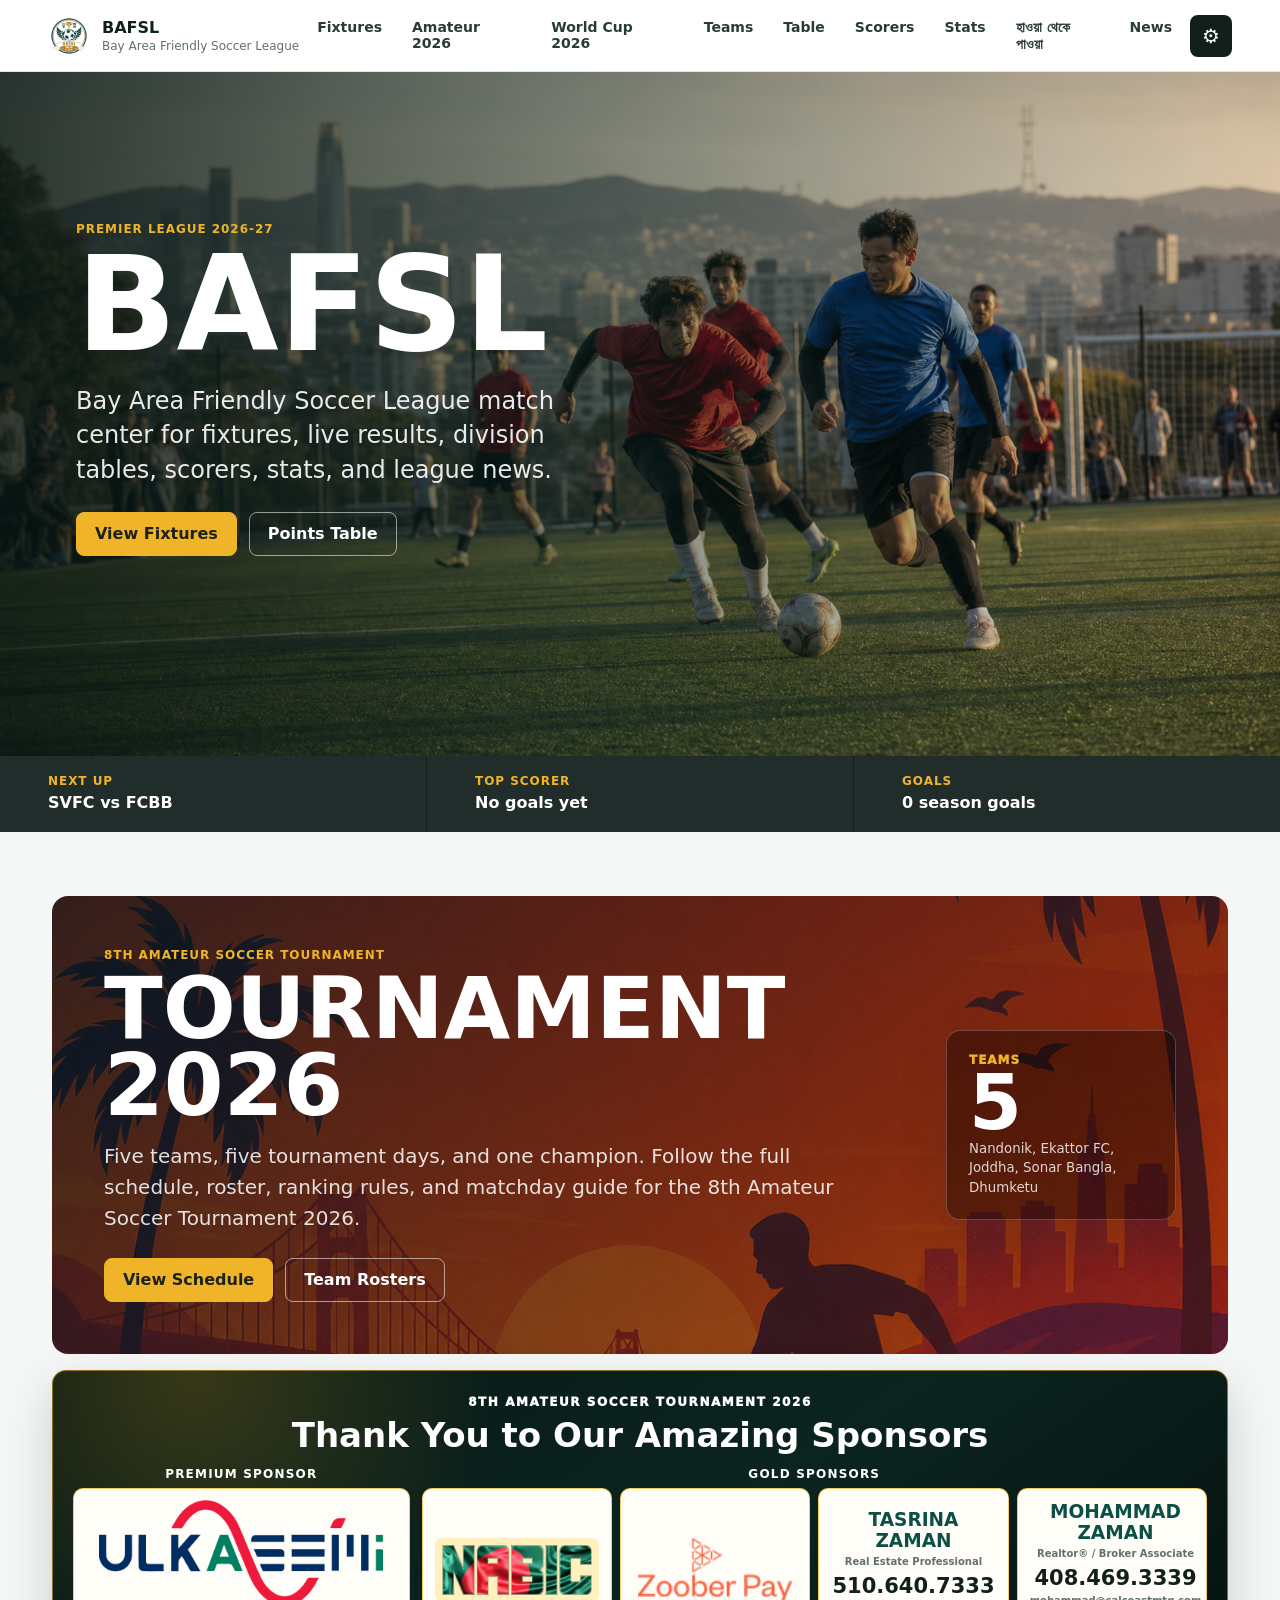
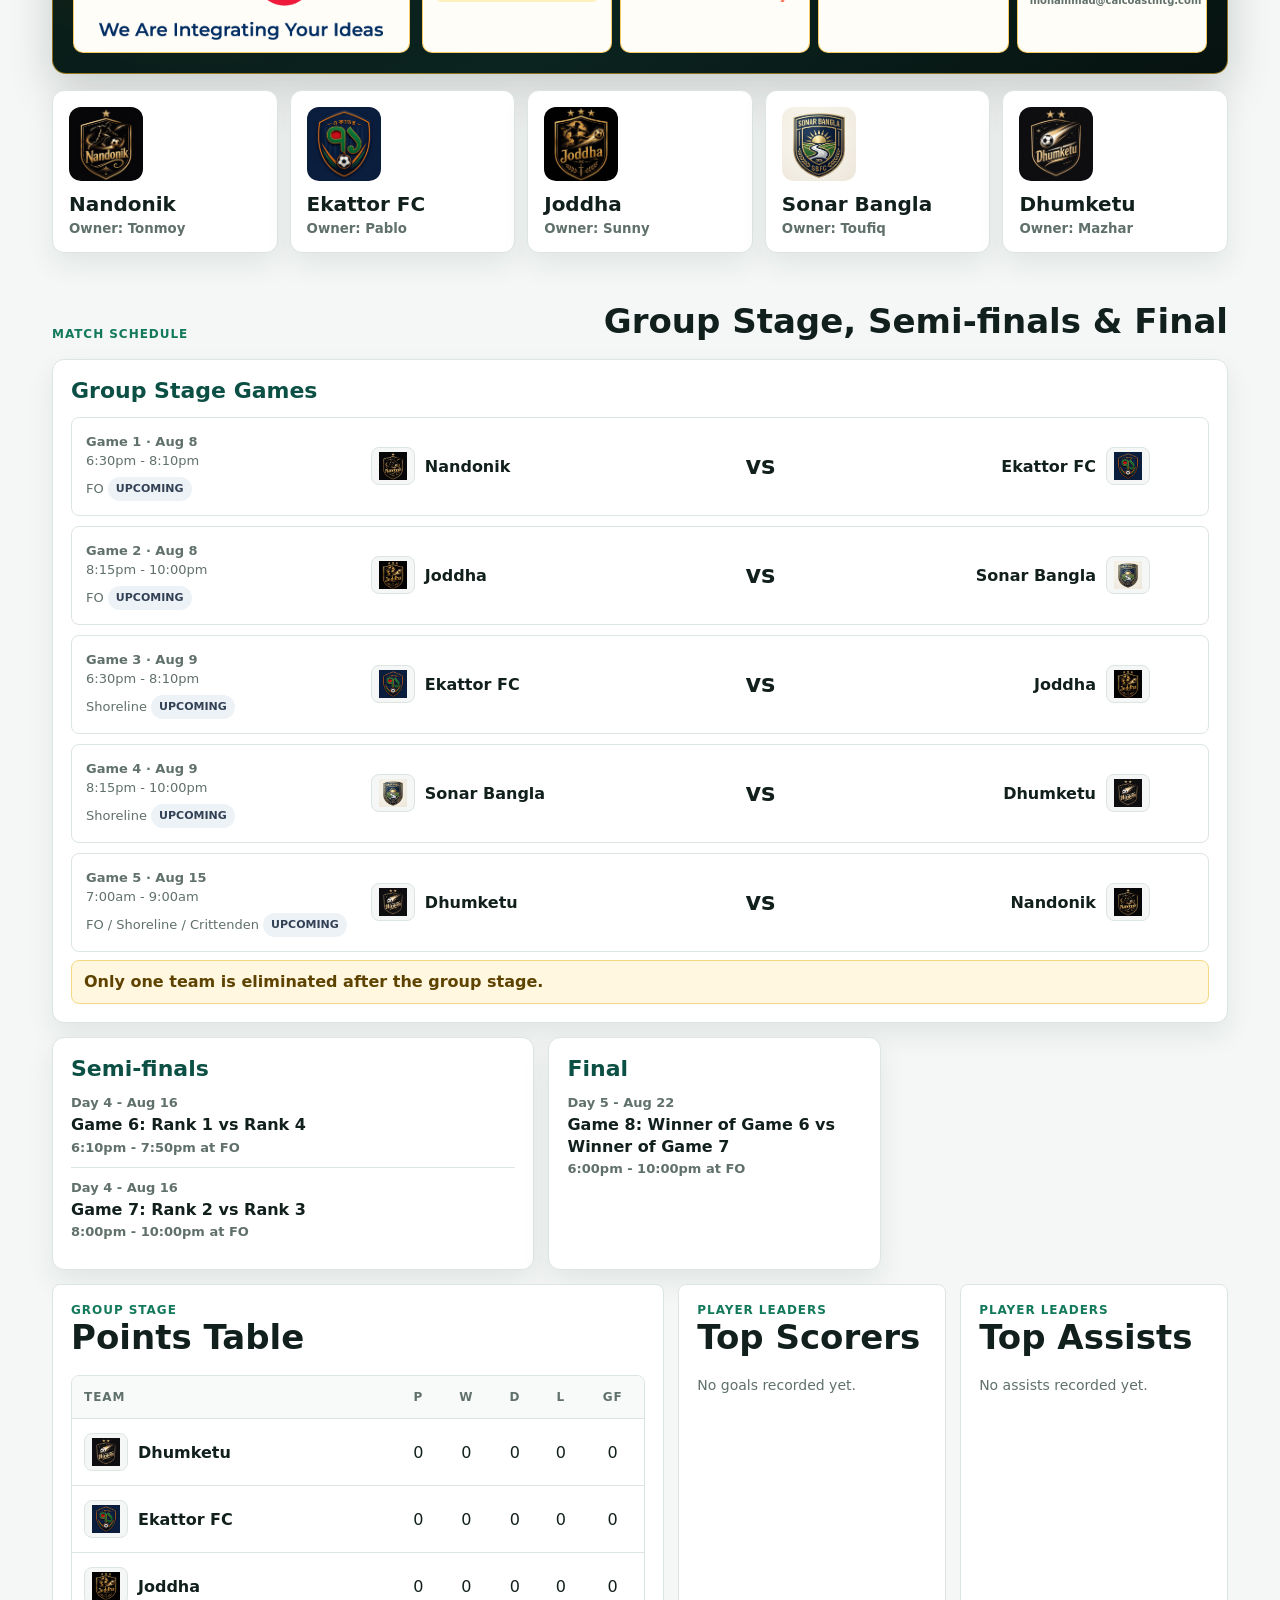
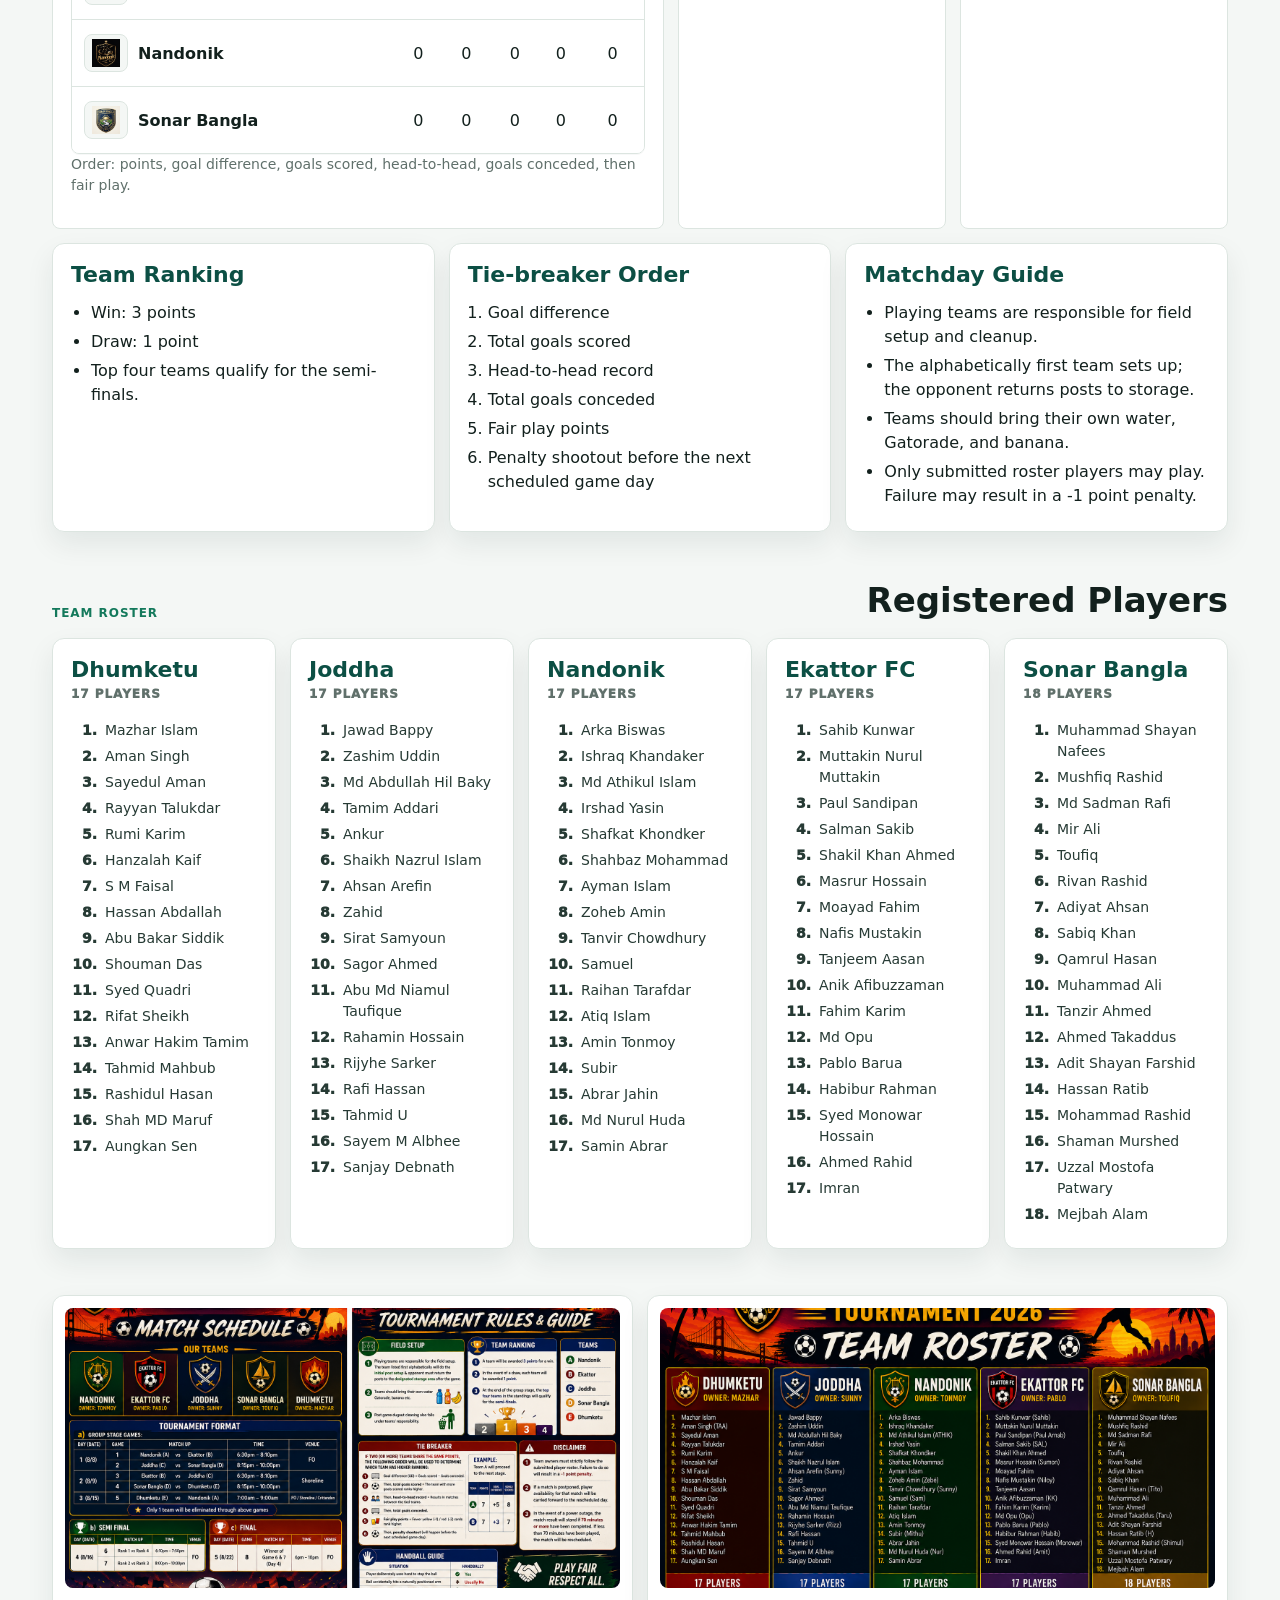
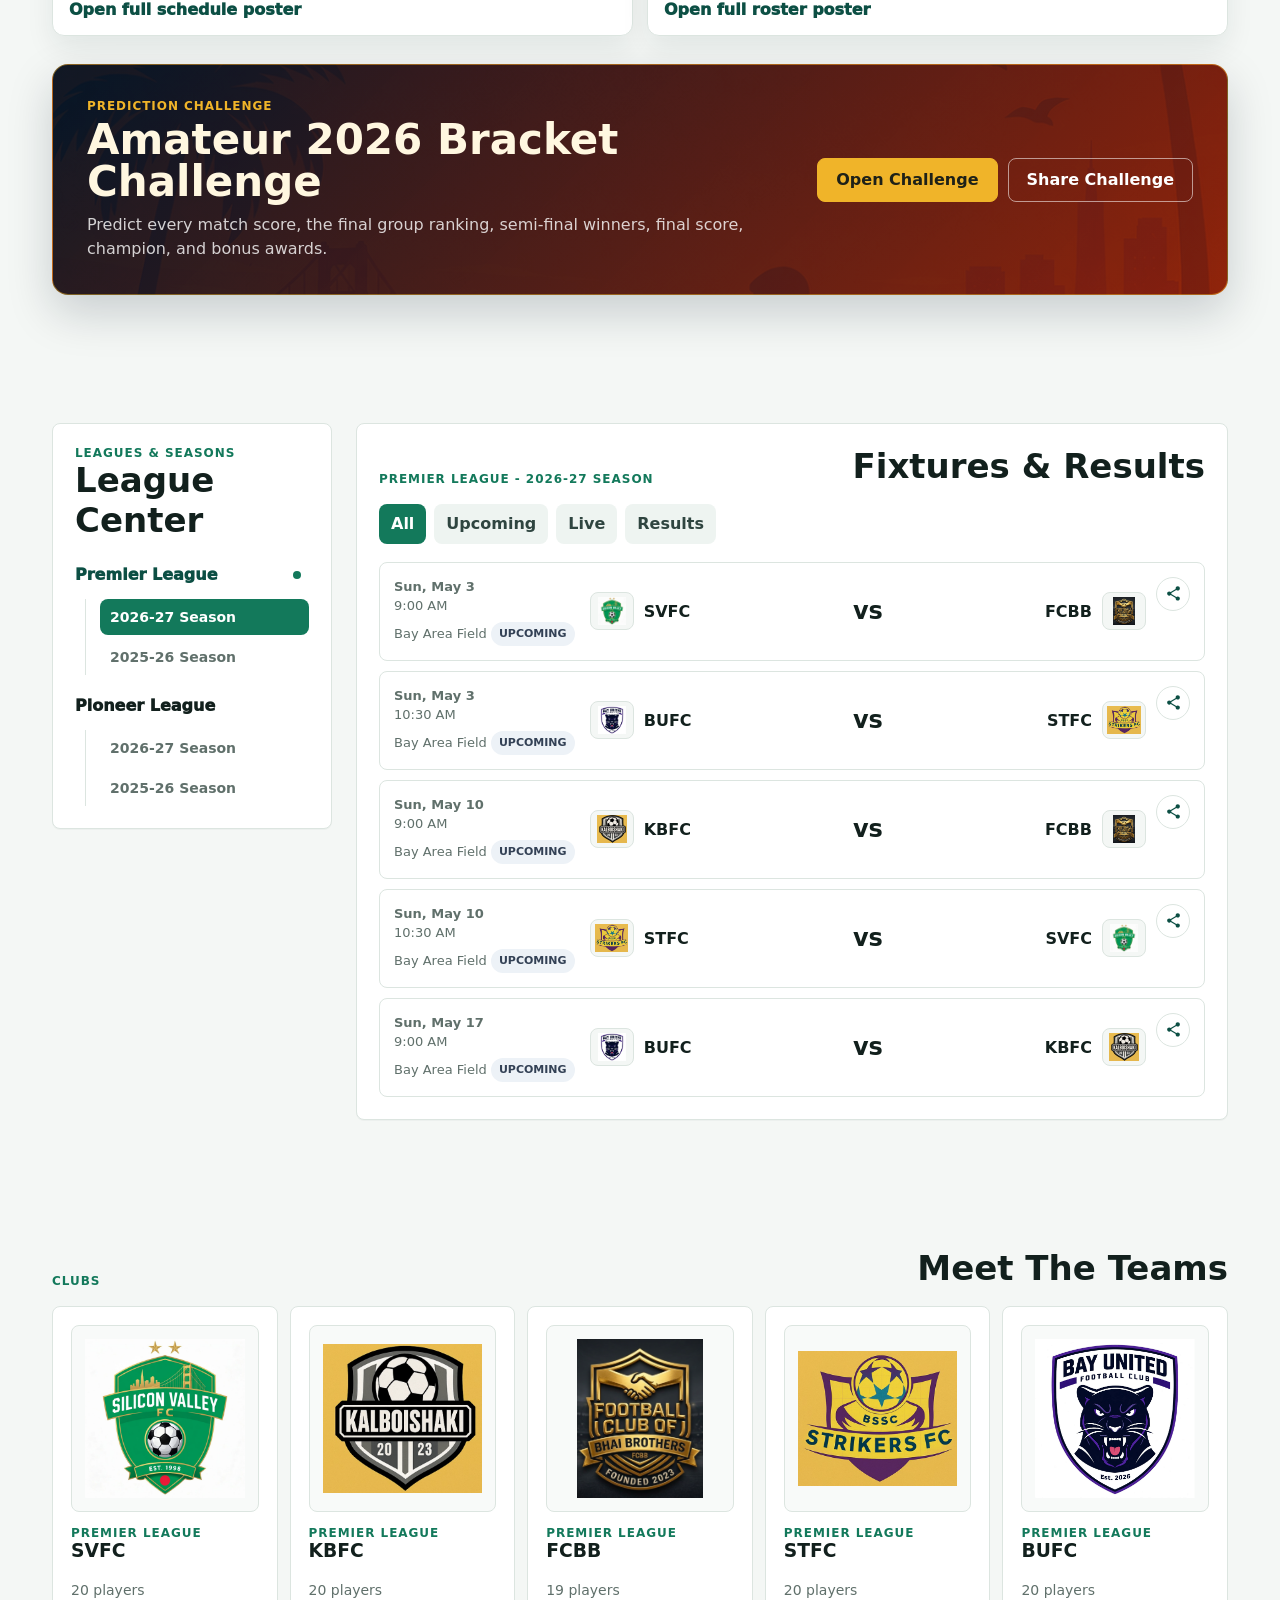
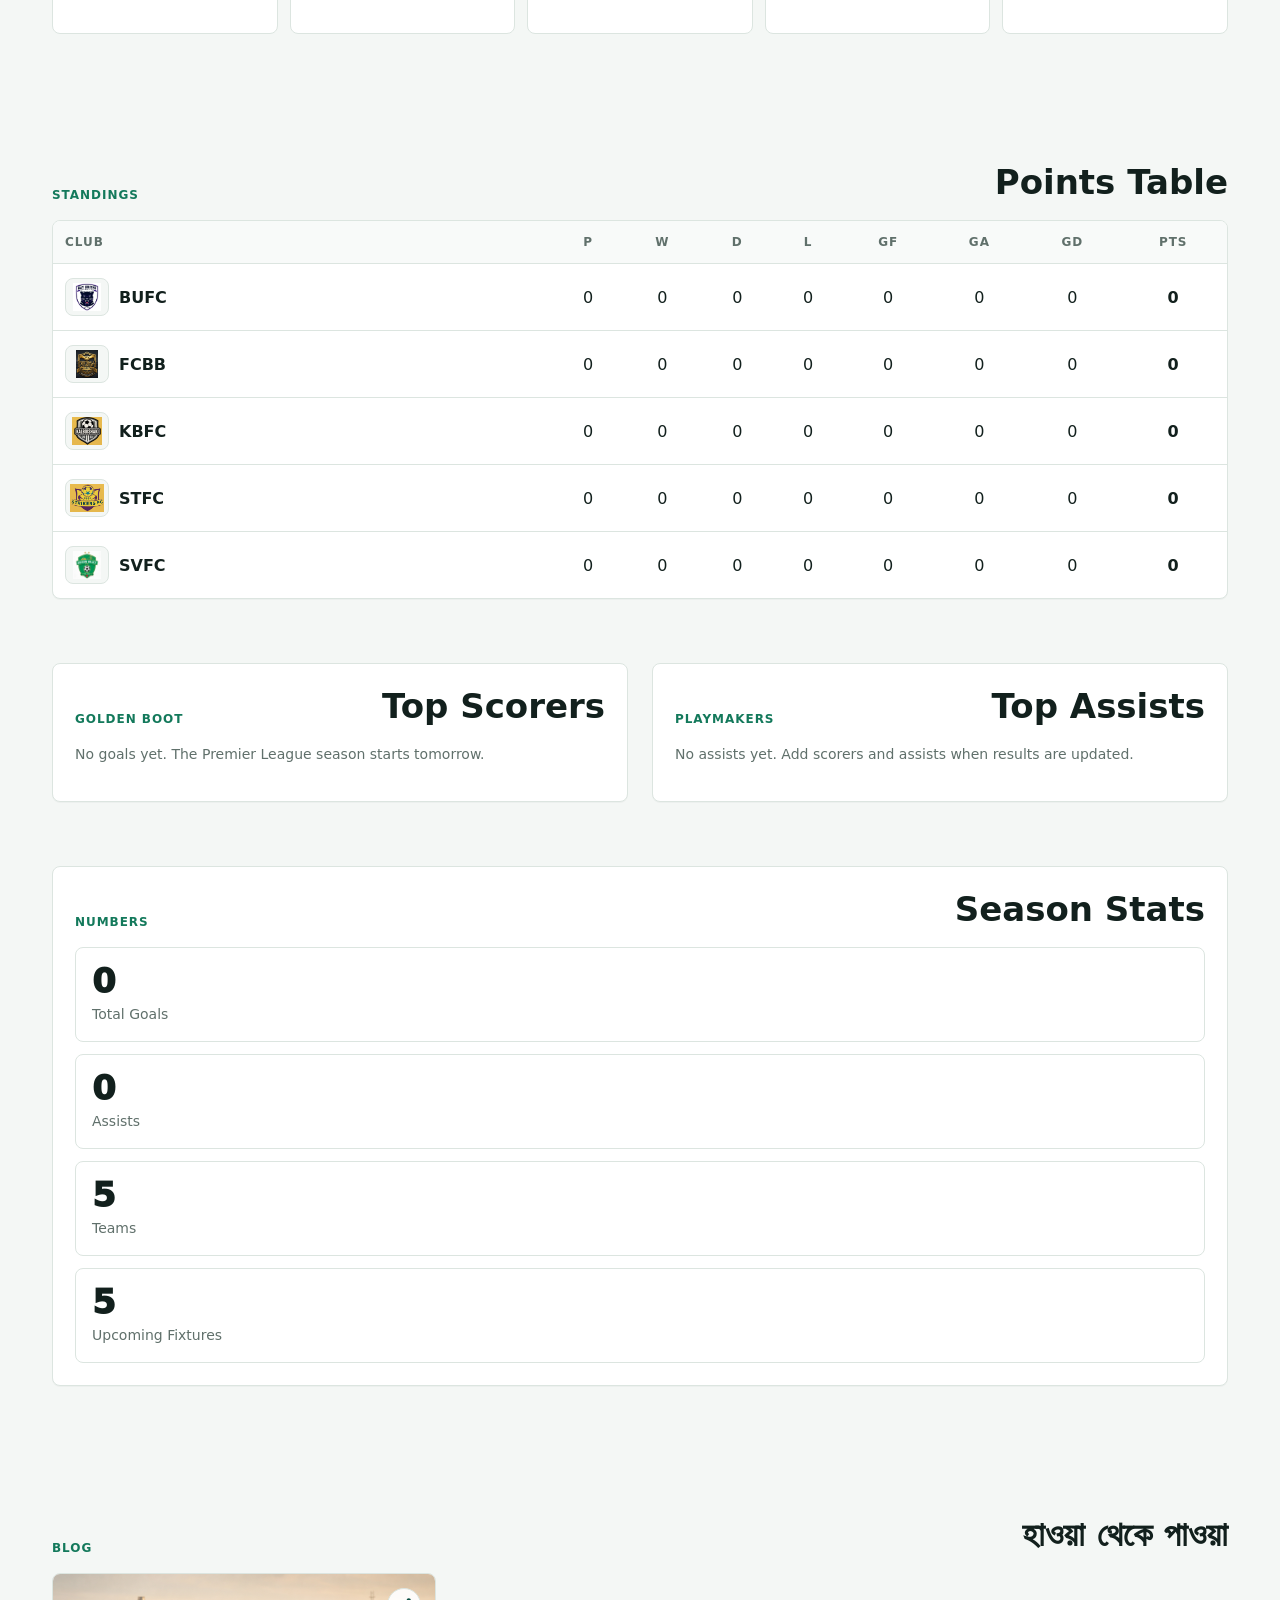
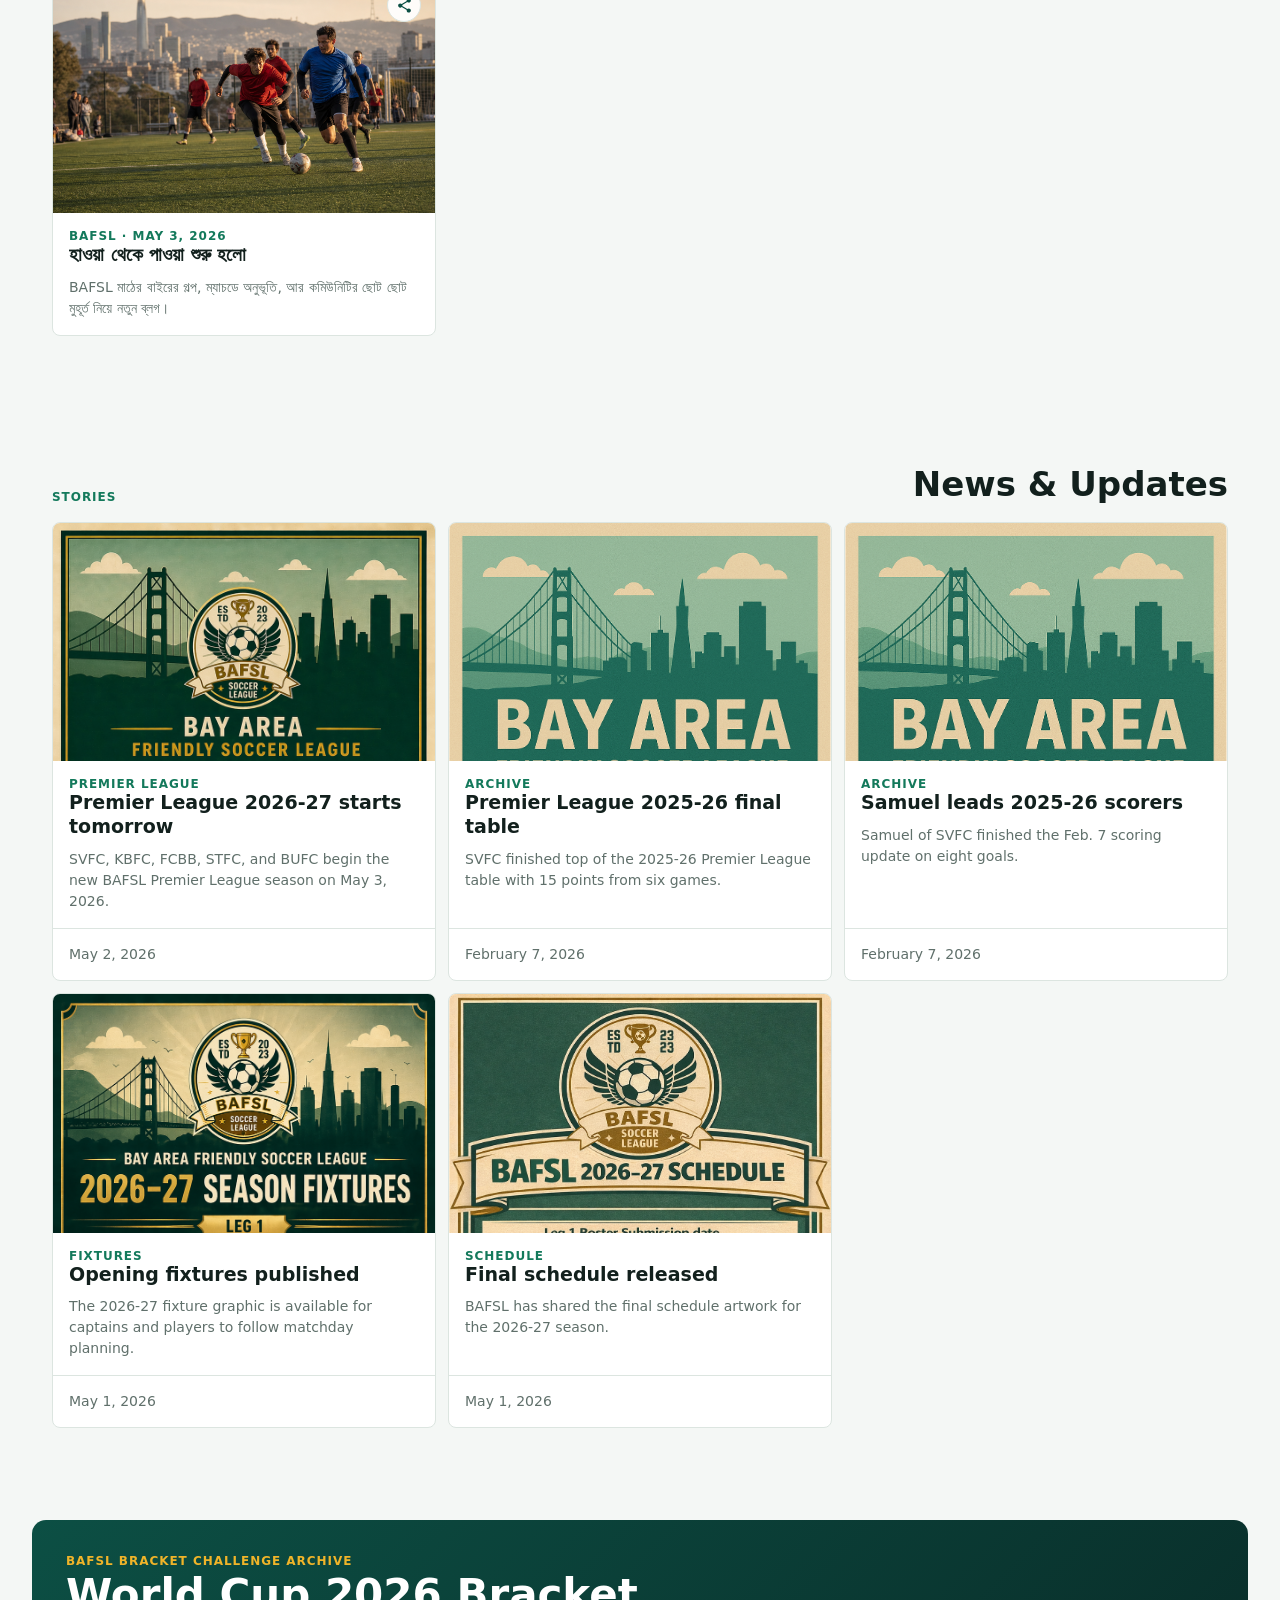
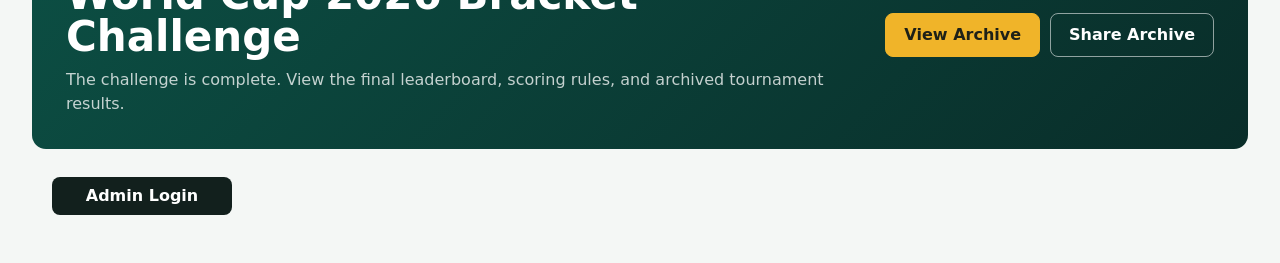
==== index.html @ cf52e783 "Refine sponsor tier layout" ====
<!doctype html>
<html lang="en">
  <head>
    <meta charset="UTF-8" />
    <meta name="viewport" content="width=device-width, initial-scale=1.0" />
    <title>BAFSL | Bay Area Friendly Soccer League</title>
    <meta name="description" content="Follow BAFSL with current fixtures, match results, points tables, top scorers, assists, team rosters, Bay Area league stories, and the 8th Amateur Soccer Tournament 2026." />
    <meta property="og:type" content="website" />
    <meta property="og:site_name" content="BAFSL" />
    <meta property="og:title" content="BAFSL - Bay Area Friendly Soccer League" />
    <meta property="og:description" content="The home for BAFSL fixtures, scores, tables, scorers, assists, team rosters, league stories, and the 8th Amateur Soccer Tournament 2026." />
    <meta property="og:url" content="https://bafsl.com/" />
    <meta property="og:image" content="https://bafsl.com/assets/bafsl-hero.png" />
    <meta property="og:image:secure_url" content="https://bafsl.com/assets/bafsl-hero.png" />
    <meta property="og:image:type" content="image/png" />
    <meta property="og:image:width" content="1672" />
    <meta property="og:image:height" content="941" />
    <meta property="og:image:alt" content="Bay Area Friendly Soccer League match action" />
    <meta name="twitter:card" content="summary_large_image" />
    <meta name="twitter:title" content="BAFSL - Bay Area Friendly Soccer League" />
    <meta name="twitter:description" content="Fixtures, scores, tables, scorers, assists, team rosters, league stories, and the 8th Amateur Soccer Tournament 2026." />
    <meta name="twitter:image" content="https://bafsl.com/assets/bafsl-hero.png" />
    <link rel="icon" type="image/png" sizes="32x32" href="assets/favicon-32.png" />
    <link rel="apple-touch-icon" sizes="180x180" href="assets/apple-touch-icon.png" />
    <link rel="stylesheet" href="styles.css" />
  </head>
  <body>
    <header class="site-header">
      <a class="brand" href="#top" aria-label="BAFSL home">
        <span class="brand-mark"><img src="assets/bafsl-logo.png" alt="" /></span>
        <span>
          <strong>BAFSL</strong>
          <small>Bay Area Friendly Soccer League</small>
        </span>
      </a>
      <nav class="main-nav" aria-label="Primary navigation">
        <a href="#fixtures">Fixtures</a>
        <a href="#amateur-2026">Amateur 2026</a>
        <a href="#world-cup">World Cup 2026</a>
        <a href="#teams">Teams</a>
        <a href="#table">Table</a>
        <a href="#scorers">Scorers</a>
        <a href="#stats">Stats</a>
        <a href="#blog">হাওয়া থেকে পাওয়া</a>
        <a href="#news">News</a>
      </nav>
      <button class="icon-button" id="adminOpen" type="button" aria-label="Open admin panel" title="Admin login">
        <span aria-hidden="true">⚙</span>
      </button>
    </header>

    <main id="top">
      <section class="hero" aria-label="BAFSL overview">
        <img src="assets/bafsl-hero.png" alt="Community soccer match at golden hour" />
        <div class="hero-overlay"></div>
        <div class="hero-content">
          <p class="league-tag">Premier League 2026-27</p>
          <h1>BAFSL</h1>
          <p class="hero-copy">Bay Area Friendly Soccer League match center for fixtures, live results, division tables, scorers, stats, and league news.</p>
          <div class="hero-actions">
            <a class="primary-action" href="#fixtures">View Fixtures</a>
            <a class="secondary-action" href="#table">Points Table</a>
          </div>
        </div>
      </section>

      <section class="ticker" aria-label="League highlights">
        <div>
          <span class="ticker-label">Next Up</span>
          <strong id="nextMatchText">Loading fixture</strong>
        </div>
        <div>
          <span class="ticker-label">Top Scorer</span>
          <strong id="topScorerText">Loading scorer</strong>
        </div>
        <div>
          <span class="ticker-label">Goals</span>
          <strong id="goalCountText">Loading goals</strong>
        </div>
      </section>

      <section class="content-shell amateur-section" id="amateur-2026">
        <div class="amateur-hero">
          <div>
            <span class="mini-label">8th Amateur Soccer Tournament</span>
            <h2>Tournament 2026</h2>
            <p>Five teams, five tournament days, and one champion. Follow the full schedule, roster, ranking rules, and matchday guide for the 8th Amateur Soccer Tournament 2026.</p>
            <div class="amateur-actions">
              <a class="primary-action" href="#amateur-schedule">View Schedule</a>
              <a class="secondary-action" href="#amateur-rosters">Team Rosters</a>
            </div>
          </div>
          <div class="amateur-quick-card">
            <span>Teams</span>
            <strong>5</strong>
            <small>Nandonik, Ekattor FC, Joddha, Sonar Bangla, Dhumketu</small>
          </div>
        </div>

        <section class="amateur-sponsors" aria-labelledby="amateurSponsorsTitle">
          <div class="amateur-sponsors-heading">
            <span>8th Amateur Soccer Tournament 2026</span>
            <h2 id="amateurSponsorsTitle">Thank You to Our Amazing Sponsors</h2>
          </div>

          <div class="sponsor-tier-layout">
            <section class="sponsor-tier-panel premium">
              <h3>Premium Sponsor</h3>
              <a class="sponsor-single-card sponsor-brand-card ulkasemi" href="https://ulkasemi.com/" target="_blank" rel="noopener noreferrer" aria-label="Visit ULKASEMI website">
                <img src="assets/amateur-2026/sponsors/ulkasemi.png" alt="ULKASEMI — We Are Integrating Your Ideas" />
              </a>
            </section>
            <section class="sponsor-tier-panel gold">
              <h3>Gold Sponsors</h3>
              <div class="sponsor-gold-row">
                <a class="sponsor-single-card sponsor-brand-card nabic" href="https://nabic.org/" target="_blank" rel="noopener noreferrer" aria-label="Visit NABIC website"><img src="assets/amateur-2026/sponsors/nabic.png" alt="NABIC logo" /></a>
                <a class="sponsor-single-card sponsor-brand-card zoober" href="https://zooberpay.com/" target="_blank" rel="noopener noreferrer" aria-label="Visit Zoober Pay website"><img src="assets/amateur-2026/sponsors/zoober-pay-logo.png" alt="Zoober Pay logo" /></a>
                <article class="sponsor-single-card sponsor-contact-card"><span><strong>Tasrina Zaman</strong><small>Real Estate Professional</small><b>510.640.7333</b></span></article>
                <article class="sponsor-single-card sponsor-contact-card"><span><strong>Mohammad Zaman</strong><small>Realtor® / Broker Associate</small><b>408.469.3339</b><em>mohammad@calcoastmtg.com</em></span></article>
              </div>
            </section>
          </div>
        </section>

        <div class="amateur-teams" aria-label="Tournament teams">
          <article>
            <img src="assets/amateur-2026/logo-nandonik.png" alt="" />
            <strong>Nandonik</strong><small>Owner: Tonmoy</small>
          </article>
          <article>
            <img src="assets/amateur-2026/logo-ekattor.png" alt="" />
            <strong>Ekattor FC</strong><small>Owner: Pablo</small>
          </article>
          <article>
            <img src="assets/amateur-2026/logo-joddha.png" alt="" />
            <strong>Joddha</strong><small>Owner: Sunny</small>
          </article>
          <article>
            <img src="assets/amateur-2026/logo-sonar-bangla.png" alt="" />
            <strong>Sonar Bangla</strong><small>Owner: Toufiq</small>
          </article>
          <article>
            <img src="assets/amateur-2026/logo-dhumketu.png" alt="" />
            <strong>Dhumketu</strong><small>Owner: Mazhar</small>
          </article>
        </div>

        <div class="section-heading amateur-subhead" id="amateur-schedule">
          <span>Match schedule</span>
          <h2>Group Stage, Semi-finals & Final</h2>
        </div>
        <div class="amateur-schedule-grid">
          <article class="amateur-schedule-card is-group">
            <h3>Group Stage Games</h3>
            <div class="amateur-public-match-list" id="amateurPublicMatchList">
            <div class="amateur-match">
              <span>Day 1 - Aug 8</span>
              <strong>Game 1: Nandonik (A) vs Ekattor FC (B)</strong>
              <small>6:30pm - 8:10pm at FO</small>
            </div>
            <div class="amateur-match">
              <span>Day 1 - Aug 8</span>
              <strong>Game 2: Joddha (C) vs Sonar Bangla (D)</strong>
              <small>8:15pm - 10:00pm at FO</small>
            </div>
            <div class="amateur-match">
              <span>Day 2 - Aug 9</span>
              <strong>Game 3: Ekattor FC (B) vs Joddha (C)</strong>
              <small>6:30pm - 8:10pm at Shoreline</small>
            </div>
            <div class="amateur-match">
              <span>Day 2 - Aug 9</span>
              <strong>Game 4: Sonar Bangla (D) vs Dhumketu (E)</strong>
              <small>8:15pm - 10:00pm at Shoreline</small>
            </div>
            <div class="amateur-match">
              <span>Day 3 - Aug 15</span>
              <strong>Game 5: Dhumketu (E) vs Nandonik (A)</strong>
              <small>7:00am - 9:00am at FO / Shoreline / Crittenden</small>
            </div>
            </div>
            <p class="amateur-note">Only one team is eliminated after the group stage.</p>
          </article>

          <article class="amateur-schedule-card">
            <h3>Semi-finals</h3>
            <div class="amateur-match">
              <span>Day 4 - Aug 16</span>
              <strong>Game 6: Rank 1 vs Rank 4</strong>
              <small>6:10pm - 7:50pm at FO</small>
            </div>
            <div class="amateur-match">
              <span>Day 4 - Aug 16</span>
              <strong>Game 7: Rank 2 vs Rank 3</strong>
              <small>8:00pm - 10:00pm at FO</small>
            </div>
          </article>

          <article class="amateur-schedule-card">
            <h3>Final</h3>
            <div class="amateur-match">
              <span>Day 5 - Aug 22</span>
              <strong>Game 8: Winner of Game 6 vs Winner of Game 7</strong>
              <small>6:00pm - 10:00pm at FO</small>
            </div>
          </article>
        </div>

        <div class="amateur-group-stats">
          <section class="amateur-standings-card">
            <div class="section-heading compact">
              <span>Group stage</span>
              <h2>Points Table</h2>
            </div>
            <div class="table-wrap">
              <table>
                <thead><tr><th>Team</th><th>P</th><th>W</th><th>D</th><th>L</th><th>GF</th><th>GA</th><th>GD</th><th>Pts</th></tr></thead>
                <tbody id="amateurStandingsBody"></tbody>
              </table>
            </div>
            <p class="rank-meta">Order: points, goal difference, goals scored, head-to-head, goals conceded, then fair play.</p>
          </section>
          <section class="leaderboard-card">
            <div class="section-heading compact"><span>Player leaders</span><h2>Top Scorers</h2></div>
            <div id="amateurScorerList"></div>
          </section>
          <section class="leaderboard-card">
            <div class="section-heading compact"><span>Player leaders</span><h2>Top Assists</h2></div>
            <div id="amateurAssistList"></div>
          </section>
        </div>

        <div class="amateur-guide-grid">
          <article class="amateur-guide-card">
            <h3>Team Ranking</h3>
            <ul>
              <li>Win: 3 points</li>
              <li>Draw: 1 point</li>
              <li>Top four teams qualify for the semi-finals.</li>
            </ul>
          </article>
          <article class="amateur-guide-card">
            <h3>Tie-breaker Order</h3>
            <ol>
              <li>Goal difference</li>
              <li>Total goals scored</li>
              <li>Head-to-head record</li>
              <li>Total goals conceded</li>
              <li>Fair play points</li>
              <li>Penalty shootout before the next scheduled game day</li>
            </ol>
          </article>
          <article class="amateur-guide-card">
            <h3>Matchday Guide</h3>
            <ul>
              <li>Playing teams are responsible for field setup and cleanup.</li>
              <li>The alphabetically first team sets up; the opponent returns posts to storage.</li>
              <li>Teams should bring their own water, Gatorade, and banana.</li>
              <li>Only submitted roster players may play. Failure may result in a -1 point penalty.</li>
            </ul>
          </article>
        </div>

        <div class="section-heading amateur-subhead" id="amateur-rosters">
          <span>Team roster</span>
          <h2>Registered Players</h2>
        </div>
        <div class="amateur-roster-grid">
          <article class="amateur-roster-card">
            <h3>Dhumketu <span>17 players</span></h3>
            <ol>
              <li>Mazhar Islam</li><li>Aman Singh</li><li>Sayedul Aman</li><li>Rayyan Talukdar</li><li>Rumi Karim</li><li>Hanzalah Kaif</li><li>S M Faisal</li><li>Hassan Abdallah</li><li>Abu Bakar Siddik</li><li>Shouman Das</li><li>Syed Quadri</li><li>Rifat Sheikh</li><li>Anwar Hakim Tamim</li><li>Tahmid Mahbub</li><li>Rashidul Hasan</li><li>Shah MD Maruf</li><li>Aungkan Sen</li>
            </ol>
          </article>
          <article class="amateur-roster-card">
            <h3>Joddha <span>17 players</span></h3>
            <ol>
              <li>Jawad Bappy</li><li>Zashim Uddin</li><li>Md Abdullah Hil Baky</li><li>Tamim Addari</li><li>Ankur</li><li>Shaikh Nazrul Islam</li><li>Ahsan Arefin</li><li>Zahid</li><li>Sirat Samyoun</li><li>Sagor Ahmed</li><li>Abu Md Niamul Taufique</li><li>Rahamin Hossain</li><li>Rijyhe Sarker</li><li>Rafi Hassan</li><li>Tahmid U</li><li>Sayem M Albhee</li><li>Sanjay Debnath</li>
            </ol>
          </article>
          <article class="amateur-roster-card">
            <h3>Nandonik <span>17 players</span></h3>
            <ol>
              <li>Arka Biswas</li><li>Ishraq Khandaker</li><li>Md Athikul Islam</li><li>Irshad Yasin</li><li>Shafkat Khondker</li><li>Shahbaz Mohammad</li><li>Ayman Islam</li><li>Zoheb Amin</li><li>Tanvir Chowdhury</li><li>Samuel</li><li>Raihan Tarafdar</li><li>Atiq Islam</li><li>Amin Tonmoy</li><li>Subir</li><li>Abrar Jahin</li><li>Md Nurul Huda</li><li>Samin Abrar</li>
            </ol>
          </article>
          <article class="amateur-roster-card">
            <h3>Ekattor FC <span>17 players</span></h3>
            <ol>
              <li>Sahib Kunwar</li><li>Muttakin Nurul Muttakin</li><li>Paul Sandipan</li><li>Salman Sakib</li><li>Shakil Khan Ahmed</li><li>Masrur Hossain</li><li>Moayad Fahim</li><li>Nafis Mustakin</li><li>Tanjeem Aasan</li><li>Anik Afibuzzaman</li><li>Fahim Karim</li><li>Md Opu</li><li>Pablo Barua</li><li>Habibur Rahman</li><li>Syed Monowar Hossain</li><li>Ahmed Rahid</li><li>Imran</li>
            </ol>
          </article>
          <article class="amateur-roster-card">
            <h3>Sonar Bangla <span>18 players</span></h3>
            <ol>
              <li>Muhammad Shayan Nafees</li><li>Mushfiq Rashid</li><li>Md Sadman Rafi</li><li>Mir Ali</li><li>Toufiq</li><li>Rivan Rashid</li><li>Adiyat Ahsan</li><li>Sabiq Khan</li><li>Qamrul Hasan</li><li>Muhammad Ali</li><li>Tanzir Ahmed</li><li>Ahmed Takaddus</li><li>Adit Shayan Farshid</li><li>Hassan Ratib</li><li>Mohammad Rashid</li><li>Shaman Murshed</li><li>Uzzal Mostofa Patwary</li><li>Mejbah Alam</li>
            </ol>
          </article>
        </div>

        <div class="amateur-poster-grid">
          <a href="assets/amateur-2026/schedule.png">
            <img src="assets/amateur-2026/schedule.png" alt="8th Amateur Soccer Tournament 2026 match schedule and rules poster" />
            <span>Open full schedule poster</span>
          </a>
          <a href="assets/amateur-2026/team-roster.png">
            <img src="assets/amateur-2026/team-roster.png" alt="8th Amateur Soccer Tournament 2026 team roster poster" />
            <span>Open full roster poster</span>
          </a>
        </div>

        <div class="amateur-challenge" id="amateurChallenge">
          <div class="amateur-challenge-teaser">
            <div>
              <span class="mini-label">Prediction Challenge</span>
              <h2>Amateur 2026 Bracket Challenge</h2>
              <p>Predict every match score, the final group ranking, semi-final winners, final score, champion, and bonus awards.</p>
            </div>
            <div class="world-cup-teaser-actions">
              <button class="primary-action" id="amateurChallengeToggle" type="button" aria-expanded="false" aria-controls="amateurChallengeDetails">Open Challenge</button>
              <button class="secondary-action" id="amateurChallengeShare" type="button">Share Challenge</button>
            </div>
          </div>

          <div class="world-cup-challenge-details is-hidden" id="amateurChallengeDetails">
            <div class="world-cup-tabs" role="tablist" aria-label="Amateur tournament challenge">
              <button class="world-cup-tab is-active" type="button" data-amateur-view="picks">Make Picks</button>
              <button class="world-cup-tab" type="button" data-amateur-view="leaderboard">Leaderboard</button>
              <button class="world-cup-tab" type="button" data-amateur-view="rules">Scoring</button>
            </div>

            <section class="world-cup-view" data-amateur-panel="picks">
              <form id="amateurPredictionForm">
                <div id="amateurBracket"></div>
                <div class="world-cup-entry">
                  <div class="form-row">
                    <label>
                      Your Name
                      <input name="name" maxlength="80" autocomplete="name" required />
                    </label>
                    <label>
                      Email Address
                      <input name="email" type="email" maxlength="160" autocomplete="email" required />
                    </label>
                  </div>
                  <label class="checkbox-row">
                    <input name="consent" type="checkbox" required />
                    I agree that my name can appear on the public leaderboard. My email stays private.
                  </label>
                  <button class="primary-action full" type="submit">Submit My Prediction</button>
                  <button class="secondary-form-action full is-hidden" id="amateurDownloadPdf" type="button">Download My Prediction PDF</button>
                  <p class="form-message" id="amateurFormMessage" role="status"></p>
                </div>
              </form>
            </section>

            <section class="world-cup-view is-hidden" data-amateur-panel="leaderboard">
              <div class="world-cup-leaderboard-head">
                <div>
                  <span class="mini-label">Live standings</span>
                  <h3>Prediction Leaderboard</h3>
                </div>
                <button class="secondary-form-action world-cup-refresh" id="amateurRefresh" type="button">Refresh</button>
              </div>
              <div class="world-cup-leaderboard" id="amateurLeaderboard"></div>
            </section>

            <section class="world-cup-view is-hidden" data-amateur-panel="rules">
              <div class="world-cup-rules" id="amateurRules"></div>
            </section>
          </div>
        </div>
      </section>

      <section class="content-shell team-page is-hidden" id="teamPage"></section>

      <section class="content-shell live-layout" id="fixtures">
        <aside class="sidebar">
          <div class="section-heading compact">
            <span>Leagues & Seasons</span>
            <h2>League Center</h2>
          </div>
          <div class="league-list" id="leagueTabs" role="tablist" aria-label="Leagues and seasons"></div>
          <div class="season-list is-hidden" id="seasonTabs" role="tablist" aria-label="Seasons"></div>
          <div class="division-list is-hidden" id="divisionTabs" role="tablist" aria-label="Divisions"></div>
        </aside>

        <section class="match-panel">
          <div class="section-heading">
            <span id="selectedDivisionLabel">Division</span>
            <h2>Fixtures & Results</h2>
          </div>
          <div class="match-filters" id="matchFilters" aria-label="Match filters">
            <button class="filter-button is-active" type="button" data-filter="all">All</button>
            <button class="filter-button" type="button" data-filter="upcoming">Upcoming</button>
            <button class="filter-button" type="button" data-filter="live">Live</button>
            <button class="filter-button" type="button" data-filter="completed">Results</button>
          </div>
          <div class="match-list" id="matchList"></div>
        </section>
      </section>

      <section class="content-shell" id="teams">
        <div class="section-heading">
          <span>Clubs</span>
          <h2>Meet The Teams</h2>
        </div>
        <div class="team-grid" id="teamGrid"></div>
      </section>

      <section class="content-shell table-layout" id="table">
        <div class="section-heading">
          <span>Standings</span>
          <h2>Points Table</h2>
        </div>
        <div class="table-wrap">
          <table>
            <thead>
              <tr>
                <th>Club</th>
                <th>P</th>
                <th>W</th>
                <th>D</th>
                <th>L</th>
                <th>GF</th>
                <th>GA</th>
                <th>GD</th>
                <th>Pts</th>
              </tr>
            </thead>
            <tbody id="standingsBody"></tbody>
          </table>
        </div>
      </section>

      <section class="content-shell stats-grid">
        <section id="scorers" class="panel">
          <div class="section-heading">
            <span>Golden Boot</span>
            <h2>Top Scorers</h2>
          </div>
          <div class="rank-list" id="scorerList"></div>
        </section>

        <section id="stats" class="panel">
          <div class="section-heading">
            <span>Playmakers</span>
            <h2>Top Assists</h2>
          </div>
          <div class="rank-list" id="assistList"></div>
        </section>
      </section>

      <section class="content-shell stats-grid">
        <section class="panel">
          <div class="section-heading">
            <span>Numbers</span>
            <h2>Season Stats</h2>
          </div>
          <div class="stat-cards" id="leagueStats"></div>
        </section>
      </section>

      <section class="content-shell" id="blog">
        <div class="section-heading">
          <span>Blog</span>
          <h2>হাওয়া থেকে পাওয়া</h2>
        </div>
        <div class="blog-grid" id="blogGrid"></div>
      </section>

      <section class="content-shell" id="news">
        <div class="section-heading">
          <span>Stories</span>
          <h2>News & Updates</h2>
        </div>
        <div class="news-grid" id="newsGrid"></div>
      </section>

      <section class="content-shell world-cup-section" id="world-cup">
        <div class="world-cup-teaser">
          <div>
            <span class="mini-label">BAFSL Bracket Challenge Archive</span>
            <h2>World Cup 2026 Bracket Challenge</h2>
            <p>The challenge is complete. View the final leaderboard, scoring rules, and archived tournament results.</p>
          </div>
          <div class="world-cup-teaser-actions">
            <button class="primary-action" id="worldCupToggle" type="button" aria-expanded="false" aria-controls="worldCupChallengeDetails">View Archive</button>
            <button class="secondary-action" id="worldCupShare" type="button">Share Archive</button>
          </div>
        </div>

        <div class="world-cup-challenge-details is-hidden" id="worldCupChallengeDetails">
          <div class="world-cup-intro">
            <div>
              <span class="mini-label">Completed challenge</span>
              <h2>World Cup 2026 Archive</h2>
              <p>The BAFSL bracket challenge is preserved here with the leaderboard, scoring system, sample PDF, and recorded tournament results.</p>
            </div>
            <div class="world-cup-countdown">
              <strong id="worldCupEntryCount">0</strong>
              <span>brackets entered</span>
            </div>
          </div>

          <div class="world-cup-tabs" role="tablist" aria-label="World Cup challenge">
            <button class="world-cup-tab is-active" type="button" data-world-cup-view="bracket">Archive</button>
            <button class="world-cup-tab" type="button" data-world-cup-view="leaderboard">Leaderboard</button>
            <button class="world-cup-tab" type="button" data-world-cup-view="rules">Scoring</button>
          </div>

          <section class="world-cup-view" data-world-cup-panel="bracket">
            <form id="worldCupPredictionForm">
              <div class="world-cup-step" id="worldCupBracket"></div>
              <div class="world-cup-entry">
                <div class="form-row">
                  <label>
                    Your Name
                    <input name="name" maxlength="80" autocomplete="name" required />
                  </label>
                  <label>
                    Email Address
                    <input name="email" type="email" maxlength="160" autocomplete="email" required />
                  </label>
                </div>
                <label class="checkbox-row">
                  <input name="consent" type="checkbox" required />
                  I agree that my name can appear on the public leaderboard. My email stays private.
                </label>
                <button class="primary-action full" type="submit">Submit My Bracket</button>
                <button class="secondary-form-action full is-hidden" id="worldCupDownloadPdf" type="button">Download My Prediction PDF</button>
                <p class="form-message" id="worldCupFormMessage" role="status"></p>
              </div>
            </form>
          </section>

          <section class="world-cup-view is-hidden" data-world-cup-panel="leaderboard">
            <div class="world-cup-leaderboard-head">
              <div>
                <span class="mini-label">Live standings</span>
                <h3>Prediction Leaderboard</h3>
              </div>
              <button class="secondary-form-action world-cup-refresh" id="worldCupRefresh" type="button">Refresh</button>
            </div>
            <div class="world-cup-leaderboard" id="worldCupLeaderboard"></div>
          </section>

          <section class="world-cup-view is-hidden" data-world-cup-panel="rules">
            <div class="world-cup-rules" id="worldCupRules"></div>
          </section>
        </div>
      </section>

      <section class="admin-strip">
        <button class="text-button" id="adminOpenSecondary" type="button">Admin Login</button>
      </section>
    </main>

    <dialog class="admin-dialog" id="adminDialog" aria-labelledby="adminTitle">
      <div class="dialog-bar">
        <div>
          <span class="mini-label">League Office</span>
          <h2 id="adminTitle">Admin Panel</h2>
        </div>
        <button class="icon-button" id="adminClose" type="button" aria-label="Close admin panel" title="Close">
          <span aria-hidden="true">×</span>
        </button>
      </div>

      <form class="login-box" id="loginForm">
        <label>
          Username
          <input name="username" autocomplete="username" required />
        </label>
        <label>
          Password
          <input name="password" type="password" autocomplete="current-password" required />
        </label>
        <button class="primary-action full" type="submit">Sign In</button>
        <p class="form-message" id="loginMessage" role="status"></p>
      </form>

      <div class="admin-workspace is-hidden" id="adminWorkspace">
        <div class="admin-tabs" role="tablist" aria-label="Admin tools">
          <button class="admin-tab is-active" type="button" data-admin-view="scores">Game Scores</button>
          <button class="admin-tab" type="button" data-admin-view="fixtures">Fixtures</button>
          <button class="admin-tab" type="button" data-admin-view="teams">Teams</button>
          <button class="admin-tab" type="button" data-admin-view="amateur">Amateur 2026</button>
          <button class="admin-tab" type="button" data-admin-view="world-cup">World Cup</button>
          <button class="admin-tab" type="button" data-admin-view="blog">হাওয়া থেকে পাওয়া</button>
          <button class="admin-tab" type="button" data-admin-view="stories">Stories</button>
        </div>

        <section class="admin-view" data-view="scores">
          <form id="scoreForm" class="admin-form">
            <label>
              Match
              <select name="matchId" id="scoreMatchSelect"></select>
            </label>
            <div class="form-row">
              <label>
                Home Score
                <input name="homeScore" type="number" min="0" />
              </label>
              <label>
                Away Score
                <input name="awayScore" type="number" min="0" />
              </label>
            </div>
            <label>
              Status
              <select name="status">
                <option value="upcoming">Upcoming</option>
                <option value="live">Live</option>
                <option value="completed">Completed</option>
              </select>
            </label>
            <label>
              Goals, Assists & Cards
              <textarea name="events" rows="5" placeholder="One event per line: Type, Team, Player, Assist&#10;Examples:&#10;goal, SVFC, Samuel, Kevin&#10;yellow, KBFC, Fahim&#10;red, FCBB, Sirat"></textarea>
            </label>
            <button class="primary-action full" type="submit">Update Score</button>
          </form>
        </section>

        <section class="admin-view is-hidden" data-view="fixtures">
          <form id="fixtureForm" class="admin-form">
            <label>
              Fixture
              <select name="fixtureId" id="fixtureSelect"></select>
            </label>
            <div class="form-row">
              <label>
                Division
                <select name="division" id="fixtureDivision"></select>
              </label>
              <label>
                Date
                <input name="date" type="date" required />
              </label>
            </div>
            <div class="form-row">
              <label>
                Time
                <input name="time" type="time" />
              </label>
              <label>
                Venue
                <input name="venue" />
              </label>
            </div>
            <div class="form-row">
              <label>
                Home Team
                <select name="home" id="fixtureHome"></select>
              </label>
              <label>
                Away Team
                <select name="away" id="fixtureAway"></select>
              </label>
            </div>
            <div class="form-row">
              <button class="secondary-form-action" id="newFixtureButton" type="button">New Fixture</button>
              <button class="danger-action" id="deleteFixtureButton" type="button">Remove Fixture</button>
              <button class="primary-action full" id="fixtureSubmit" type="submit">Save Fixture</button>
            </div>
          </form>
        </section>

        <section class="admin-view is-hidden" data-view="teams">
          <form id="teamForm" class="admin-form">
            <div class="form-row two-column">
              <label>
                Division
                <select name="division" id="teamDivision"></select>
              </label>
              <label>
                Team Name
                <input name="name" required />
              </label>
              <label>
                Short Name
                <input name="shortName" maxlength="5" required />
              </label>
            </div>
            <button class="primary-action full" type="submit">Add Team</button>
          </form>
        </section>

        <section class="admin-view is-hidden" data-view="world-cup">
          <div class="world-cup-admin-predictions">
            <div class="world-cup-leaderboard-head">
              <div>
                <span class="mini-label">Private admin view</span>
                <h3>Submitted Predictions</h3>
              </div>
              <button class="secondary-form-action world-cup-refresh" id="worldCupAdminRefresh" type="button">Refresh</button>
            </div>
            <label>
              Participant
              <select id="worldCupPredictionSelect">
                <option value="">No predictions loaded</option>
              </select>
            </label>
            <div class="world-cup-admin-prediction-detail" id="worldCupPredictionDetail">
              <p class="rank-meta">Choose a participant to see their complete prediction.</p>
            </div>
            <button class="danger-action full" id="worldCupDeletePrediction" type="button" disabled>Delete Selected Entry</button>
          </div>

          <div class="world-cup-admin-results">
            <span class="mini-label">Tournament progress</span>
            <h3>Actual Results</h3>
          </div>
          <form id="worldCupResultForm" class="admin-form">
            <label>
              Result Category
              <select name="stage" id="worldCupResultStage"></select>
            </label>
            <p class="admin-hint" id="worldCupResultHint"></p>
            <div class="world-cup-admin-teams" id="worldCupResultTeams"></div>
            <button class="primary-action full" type="submit">Save Actual Results</button>
          </form>
          <div class="world-cup-admin-summary" id="worldCupAdminSummary"></div>
        </section>

        <section class="admin-view is-hidden" data-view="amateur">
          <div class="world-cup-admin-results">
            <span class="mini-label">Amateur match center</span>
            <h3>Group Stage Game Results</h3>
          </div>
          <form id="amateurMatchResultForm" class="admin-form">
            <label>
              Match
              <select name="matchId" id="amateurMatchResultSelect"></select>
            </label>
            <div class="form-row">
              <label>Home Score<input name="homeScore" type="number" min="0" /></label>
              <label>Away Score<input name="awayScore" type="number" min="0" /></label>
            </div>
            <label>
              Status
              <select name="status">
                <option value="upcoming">Upcoming</option>
                <option value="live">Live</option>
                <option value="completed">Completed</option>
              </select>
            </label>
            <label>
              Goals, Assists & Cards
              <textarea name="events" rows="6" placeholder="One event per line: Type, Team, Player, Assist&#10;Examples:&#10;goal, Nandonik, Samuel, Atiq Islam&#10;yellow, Ekattor FC, Player Name&#10;red, Joddha, Player Name"></textarea>
            </label>
            <button class="primary-action full" type="submit">Update Group Match</button>
          </form>
          <p class="admin-hint">Use goal, yellow, or red followed by team and player. Add the assist as the fourth value for goals.</p>

          <div class="world-cup-admin-predictions">
            <div class="world-cup-leaderboard-head">
              <div>
                <span class="mini-label">Private admin view</span>
                <h3>Amateur Predictions</h3>
              </div>
              <button class="secondary-form-action world-cup-refresh" id="amateurAdminRefresh" type="button">Refresh</button>
            </div>
            <label>
              Participant
              <select id="amateurPredictionSelect">
                <option value="">No predictions loaded</option>
              </select>
            </label>
            <div class="world-cup-admin-prediction-detail" id="amateurPredictionDetail">
              <p class="rank-meta">Choose a participant to see their complete prediction.</p>
            </div>
            <button class="danger-action full" id="amateurDeletePrediction" type="button" disabled>Delete Selected Entry</button>
          </div>

          <div class="world-cup-admin-results">
            <span class="mini-label">Tournament progress</span>
            <h3>Bracket Challenge Results</h3>
          </div>
          <form id="amateurResultForm" class="admin-form">
            <div id="amateurResultInputs"></div>
            <button class="primary-action full" type="submit">Save Amateur Results</button>
          </form>
          <p class="admin-hint" id="amateurResultHint"></p>
        </section>

        <section class="admin-view is-hidden" data-view="blog">
          <form id="blogForm" class="admin-form">
            <label>
              Blog Post
              <select name="blogId" id="blogSelect"></select>
            </label>
            <div class="form-row two-column">
              <label>
                Date
                <input name="date" placeholder="May 3, 2026" required />
              </label>
              <label>
                Author
                <input name="author" placeholder="BAFSL" />
              </label>
            </div>
            <label>
              Title
              <input name="title" required />
            </label>
            <label>
              Snapshot Summary
              <textarea name="excerpt" rows="3" required></textarea>
            </label>
            <label>
              Blog Post
              <textarea name="body" rows="8" required></textarea>
            </label>
            <label>
              Snapshot Image Path (optional)
              <input name="image" placeholder="assets/blog/post-snapshot.png" />
            </label>
            <label>
              Upload Snapshot Image (optional)
              <input name="imageFile" type="file" accept="image/*" />
            </label>
            <label class="checkbox-row">
              <input name="removeImage" type="checkbox" />
              Remove image from this blog post
            </label>
            <div class="form-row">
              <button class="secondary-form-action" id="newBlogButton" type="button">New Blog Post</button>
              <button class="danger-action" id="deleteBlogButton" type="button">Remove Blog Post</button>
              <button class="primary-action full" id="blogSubmit" type="submit">Save Blog Post</button>
            </div>
          </form>
        </section>

        <section class="admin-view is-hidden" data-view="stories">
          <form id="storyForm" class="admin-form">
            <div class="form-row two-column">
              <label>
                Category
                <input name="category" required />
              </label>
              <label>
                Date
                <input name="date" placeholder="May 3, 2026" required />
              </label>
            </div>
            <label>
              Title
              <input name="title" required />
            </label>
            <label>
              Summary
              <textarea name="summary" rows="3" required></textarea>
            </label>
            <label>
              Full Story
              <textarea name="body" rows="7" required></textarea>
            </label>
            <label>
              Image Path
              <input name="image" placeholder="assets/news/story-image.png" />
            </label>
            <button class="primary-action full" type="submit">Add Story</button>
          </form>
        </section>

        <p class="form-message" id="adminMessage" role="status"></p>
        <div class="admin-backup">
          <button class="secondary-form-action" id="downloadDataButton" type="button">Download Data Backup</button>
        </div>
      </div>
    </dialog>

    <script src="config.js"></script>
    <script src="app.js"></script>
    <script src="vendor/pdf-lib.min.js"></script>
    <script src="world-cup-third-place.js"></script>
    <script src="world-cup-scoring.js"></script>
    <script src="world-cup.js"></script>
    <script src="amateur-challenge-scoring.js"></script>
    <script src="amateur-challenge.js"></script>
  </body>
</html>
---- styles.css ----
:root {
  --ink: #12201d;
  --muted: #60706b;
  --line: #dce5e0;
  --surface: #ffffff;
  --surface-soft: #f4f7f5;
  --field: #13795b;
  --field-dark: #0c4f44;
  --sun: #f0b429;
  --coral: #df6b57;
  --sky: #d8edf2;
  --shadow: 0 20px 50px rgba(19, 37, 32, 0.14);
}

* {
  box-sizing: border-box;
}

html {
  scroll-behavior: smooth;
}

body {
  margin: 0;
  background: var(--surface-soft);
  color: var(--ink);
  font-family: Inter, ui-sans-serif, system-ui, -apple-system, BlinkMacSystemFont, "Segoe UI", sans-serif;
  letter-spacing: 0;
  overflow-x: hidden;
}

button,
input,
textarea,
select {
  font: inherit;
}

a {
  color: inherit;
  text-decoration: none;
}

.site-header {
  align-items: center;
  background: rgba(255, 255, 255, 0.92);
  border-bottom: 1px solid rgba(220, 229, 224, 0.9);
  display: grid;
  gap: 18px;
  grid-template-columns: auto 1fr auto;
  left: 0;
  min-height: 72px;
  padding: 12px clamp(16px, 4vw, 48px);
  position: sticky;
  right: 0;
  top: 0;
  width: 100%;
  z-index: 20;
  backdrop-filter: blur(14px);
}

.brand {
  align-items: center;
  display: inline-flex;
  gap: 12px;
  min-width: 220px;
}

.brand-mark {
  align-items: center;
  background: white;
  border-radius: 8px;
  display: inline-flex;
  height: 42px;
  justify-content: center;
  overflow: hidden;
  width: 42px;
}

.brand-mark img {
  height: 100%;
  object-fit: contain;
  width: 100%;
}

.brand strong,
.brand small {
  display: block;
}

.brand small {
  color: var(--muted);
  font-size: 12px;
  margin-top: 2px;
}

.main-nav {
  display: flex;
  gap: clamp(12px, 3vw, 30px);
  justify-content: center;
  min-width: 0;
}

.main-nav a {
  color: #2a3b36;
  font-size: 14px;
  font-weight: 700;
}

.icon-button,
.text-button,
.filter-button,
.league-button,
.season-button,
.division-button,
.admin-tab {
  border: 0;
  cursor: pointer;
}

.icon-button {
  align-items: center;
  background: var(--ink);
  border-radius: 8px;
  color: white;
  display: inline-flex;
  font-size: 20px;
  height: 42px;
  justify-content: center;
  width: 42px;
}

.hero {
  min-height: 76vh;
  overflow: hidden;
  position: relative;
}

.hero img {
  height: 100%;
  inset: 0;
  object-fit: cover;
  position: absolute;
  width: 100%;
}

.hero-overlay {
  background: linear-gradient(90deg, rgba(7, 23, 20, 0.82), rgba(8, 35, 32, 0.52) 44%, rgba(8, 35, 32, 0.08));
  inset: 0;
  position: absolute;
}

.hero-content {
  color: white;
  max-width: 680px;
  padding: clamp(84px, 13vw, 150px) clamp(18px, 6vw, 76px) 112px;
  position: relative;
  z-index: 1;
}

.league-tag,
.section-heading span,
.mini-label,
.ticker-label {
  color: var(--field);
  display: block;
  font-size: 12px;
  font-weight: 900;
  letter-spacing: 0.08em;
  text-transform: uppercase;
}

.hero .league-tag {
  color: var(--sun);
}

h1,
h2,
h3,
p {
  margin-top: 0;
}

h1 {
  font-size: clamp(58px, 12vw, 132px);
  line-height: 0.86;
  margin-bottom: 22px;
}

.hero-copy {
  color: rgba(255, 255, 255, 0.9);
  font-size: clamp(18px, 2.4vw, 24px);
  line-height: 1.45;
  max-width: 620px;
}

.hero-actions,
.form-row {
  display: flex;
  gap: 12px;
}

.form-row.two-column {
  flex-wrap: wrap;
}

.form-row.two-column label {
  flex: 1 1 220px;
}

.primary-action,
.secondary-action,
.text-button {
  align-items: center;
  border-radius: 8px;
  display: inline-flex;
  font-weight: 900;
  justify-content: center;
  min-height: 44px;
  padding: 0 18px;
}

.primary-action {
  background: var(--sun);
  border: 1px solid var(--sun);
  color: #1e2118;
}

.secondary-action {
  background: transparent;
  border: 1px solid rgba(255, 255, 255, 0.55);
  color: white;
}

.full {
  width: 100%;
}

.ticker {
  background: var(--ink);
  color: white;
  display: grid;
  gap: 1px;
  grid-template-columns: repeat(3, 1fr);
}

.ticker > div {
  background: rgba(255, 255, 255, 0.06);
  min-height: 76px;
  padding: 18px clamp(16px, 4vw, 48px);
}

.ticker-label {
  color: var(--sun);
  margin-bottom: 5px;
}

.amateur-section {
  padding-top: clamp(28px, 5vw, 52px);
}

.amateur-hero {
  align-items: center;
  background:
    linear-gradient(135deg, rgba(9, 23, 32, 0.78), rgba(123, 23, 16, 0.52)),
    url("assets/amateur-2026/background-clean.png") center / cover;
  border-radius: 16px;
  color: white;
  display: flex;
  gap: clamp(18px, 4vw, 42px);
  justify-content: space-between;
  overflow: hidden;
  padding: clamp(24px, 5vw, 52px);
}

.amateur-hero .mini-label {
  color: var(--sun);
}

.amateur-hero h2 {
  font-size: clamp(38px, 8vw, 86px);
  line-height: 0.9;
  margin: 8px 0 16px;
  text-transform: uppercase;
}

.amateur-hero p {
  color: rgba(255, 255, 255, 0.86);
  font-size: clamp(16px, 2.2vw, 20px);
  line-height: 1.55;
  max-width: 760px;
}

.amateur-actions {
  display: flex;
  flex-wrap: wrap;
  gap: 12px;
  margin-top: 24px;
}

.amateur-quick-card {
  background: rgba(0, 0, 0, 0.38);
  border: 1px solid rgba(255, 255, 255, 0.22);
  border-radius: 14px;
  box-shadow: var(--shadow);
  flex: 0 0 230px;
  padding: 22px;
}

.amateur-sponsors {
  background:
    radial-gradient(circle at 12% 0%, rgba(244, 183, 35, 0.2), transparent 28%),
    linear-gradient(145deg, #071713, #0b2420 55%, #06120f);
  border: 1px solid rgba(244, 183, 35, 0.55);
  border-radius: 14px;
  box-shadow: 0 18px 45px rgba(4, 19, 15, 0.18);
  margin: 22px 0;
  overflow: hidden;
  padding: clamp(18px, 3vw, 32px);
}

.amateur-sponsors-heading {
  color: white;
  text-align: center;
}

.amateur-sponsors-heading span {
  color: var(--gold);
  font-size: 12px;
  font-weight: 950;
  letter-spacing: 0.13em;
  text-transform: uppercase;
}

.amateur-sponsors-heading h2 {
  font-size: clamp(26px, 4vw, 44px);
  margin: 8px 0 22px;
}

.sponsor-tier-label {
  align-items: center;
  display: flex;
  gap: 14px;
  margin: 14px 0 10px;
}

.sponsor-tier-label::before,
.sponsor-tier-label::after {
  background: linear-gradient(90deg, transparent, var(--gold));
  content: "";
  height: 1px;
  width: 100%;
}

.sponsor-tier-label::after {
  background: linear-gradient(90deg, var(--gold), transparent);
}

.sponsor-tier-label span {
  color: white;
  flex: 0 0 auto;
  font-size: 13px;
  font-weight: 950;
  letter-spacing: 0.1em;
  text-transform: uppercase;
}

.sponsor-premium-card,
.sponsor-logo-card,
.sponsor-profile-card {
  background: #fffdf8;
  border: 1px solid rgba(244, 183, 35, 0.7);
  border-radius: 12px;
  overflow: hidden;
}

.sponsor-premium-card {
  align-items: center;
  color: var(--ink);
  display: grid;
  gap: clamp(18px, 4vw, 46px);
  grid-template-columns: minmax(220px, 1.4fr) 1px minmax(190px, 0.7fr);
  padding: clamp(20px, 4vw, 38px);
  text-decoration: none;
  transition: transform 160ms ease, box-shadow 160ms ease;
}

.sponsor-premium-card:hover,
.sponsor-logo-card:hover {
  box-shadow: 0 12px 28px rgba(0, 0, 0, 0.2);
  transform: translateY(-2px);
}

.sponsor-premium-card img {
  max-height: 170px;
  object-fit: contain;
  width: 100%;
}

.sponsor-divider {
  background: var(--line);
  height: 100%;
  min-height: 150px;
}

.sponsor-people {
  display: grid;
  gap: 3px;
  text-align: center;
}

.sponsor-people strong {
  color: var(--field-dark);
  font-size: clamp(18px, 2.5vw, 28px);
  text-transform: uppercase;
}

.sponsor-people small {
  color: var(--muted);
  font-size: 14px;
  font-weight: 900;
  margin-bottom: 14px;
  text-transform: uppercase;
}

.sponsor-gold-grid {
  display: grid;
  gap: 12px;
  grid-template-columns: repeat(2, minmax(0, 1fr));
}

.sponsor-logo-card {
  align-items: center;
  color: var(--ink);
  display: grid;
  gap: 18px;
  grid-template-columns: minmax(120px, 0.9fr) minmax(150px, 1.1fr);
  min-height: 230px;
  padding: 20px;
  text-decoration: none;
  transition: transform 160ms ease, box-shadow 160ms ease;
}

.sponsor-logo-card img {
  max-height: 175px;
  object-fit: contain;
  width: 100%;
}

.sponsor-logo-card.nabic img {
  background: #063f32;
  border-radius: 8px;
  padding: 8px;
}

.sponsor-logo-card span {
  display: grid;
  gap: 8px;
}

.sponsor-logo-card strong {
  color: var(--field-dark);
  font-size: clamp(17px, 2vw, 24px);
  line-height: 1.25;
  text-transform: uppercase;
}

.sponsor-logo-card small {
  color: var(--muted);
  font-size: 14px;
  font-weight: 800;
  line-height: 1.4;
}

.sponsor-profile-card {
  align-items: center;
  display: flex;
  justify-content: center;
  min-height: 310px;
  padding: 12px;
}

.sponsor-profile-card img {
  height: 300px;
  object-fit: contain;
  width: 100%;
}

/* Compact sponsor banner */
.amateur-sponsors {
  margin: 16px 0;
  padding: clamp(14px, 2vw, 20px);
}

.amateur-sponsors-heading h2 {
  font-size: clamp(23px, 3vw, 34px);
  margin: 5px 0 12px;
}

.sponsor-tier-label {
  margin: 8px 0 7px;
}

.sponsor-premium-card {
  display: flex;
  justify-content: center;
  min-height: 112px;
  padding: 10px 24px;
}

.sponsor-premium-card img {
  max-height: 90px;
  max-width: 440px;
}

.sponsor-gold-grid {
  grid-template-columns: repeat(4, minmax(0, 1fr));
}

.sponsor-logo-card {
  display: flex;
  justify-content: center;
  min-height: 170px;
  padding: 12px;
}

.sponsor-logo-card img {
  max-height: 140px;
}

.sponsor-logo-card.nabic img {
  padding: 5px;
}

.sponsor-profile-card {
  display: grid;
  grid-template-columns: 92px minmax(0, 1fr);
  min-height: 170px;
  padding: 0;
}

.sponsor-profile-card img {
  height: 170px;
  object-fit: cover;
  width: 92px;
}

.sponsor-profile-card.tasrina img {
  object-position: 18% center;
}

.sponsor-profile-card.mohammad img {
  object-position: center 38%;
}

.sponsor-profile-card span {
  align-content: center;
  display: grid;
  gap: 4px;
  padding: 12px;
}

.sponsor-profile-card strong {
  color: var(--field-dark);
  font-size: clamp(15px, 1.5vw, 20px);
  line-height: 1.15;
  text-transform: uppercase;
}

.sponsor-profile-card small,
.sponsor-profile-card em {
  color: var(--muted);
  font-size: 11px;
  font-style: normal;
  font-weight: 800;
  line-height: 1.25;
}

.sponsor-profile-card b {
  color: var(--ink);
  font-size: clamp(16px, 1.8vw, 22px);
}

.sponsor-single-row {
  display: grid;
  gap: 10px;
  grid-template-columns: repeat(5, minmax(0, 1fr));
}

.sponsor-tier-layout {
  display: grid;
  gap: 12px;
  grid-template-columns: minmax(250px, 0.9fr) minmax(0, 2.1fr);
}

.sponsor-tier-panel {
  min-width: 0;
}

.sponsor-tier-panel h3 {
  color: white;
  font-size: 12px;
  letter-spacing: 0.1em;
  margin: 0 0 7px;
  text-align: center;
  text-transform: uppercase;
}

.sponsor-tier-panel.premium .sponsor-single-card {
  height: 165px;
}

.sponsor-tier-panel.premium .sponsor-brand-card img {
  height: 140px;
  max-width: 390px;
}

.sponsor-gold-row {
  display: grid;
  gap: 8px;
  grid-template-columns: repeat(4, minmax(0, 1fr));
}

.sponsor-gold-row .sponsor-single-card {
  min-height: 165px;
}

.sponsor-single-card {
  background: #fffdf8;
  border: 1px solid rgba(244, 183, 35, 0.7);
  border-radius: 10px;
  color: var(--ink);
  min-height: 155px;
  overflow: hidden;
  padding: 12px;
  position: relative;
  text-decoration: none;
}

.sponsor-level {
  color: #8c6610;
  display: block;
  font-size: 9px;
  font-weight: 950;
  letter-spacing: 0.08em;
  text-align: center;
  text-transform: uppercase;
}

.sponsor-brand-card {
  align-items: center;
  display: flex;
  flex-direction: column;
  gap: 9px;
  justify-content: center;
  transition: transform 160ms ease, box-shadow 160ms ease;
}

.sponsor-brand-card:hover {
  box-shadow: 0 10px 24px rgba(0, 0, 0, 0.18);
  transform: translateY(-2px);
}

.sponsor-brand-card img {
  height: 92px;
  object-fit: contain;
  width: 100%;
}

.sponsor-brand-card.nabic img {
  background: #fff0bd;
  border-radius: 7px;
  height: auto;
  padding: 7px;
}

.sponsor-brand-card.zoober img {
  height: 64px;
  max-width: 155px;
}

.sponsor-contact-card {
  align-content: start;
  display: grid;
  gap: 10px;
}

.sponsor-contact-card > span:last-child {
  align-content: center;
  display: grid;
  gap: 5px;
  min-height: 105px;
  text-align: center;
}

.sponsor-contact-card strong {
  color: var(--field-dark);
  font-size: clamp(15px, 1.45vw, 19px);
  line-height: 1.15;
  text-transform: uppercase;
}

.sponsor-contact-card small,
.sponsor-contact-card em {
  color: var(--muted);
  font-size: 10px;
  font-style: normal;
  font-weight: 850;
  line-height: 1.25;
}

.sponsor-contact-card b {
  font-size: clamp(16px, 1.7vw, 21px);
}

@media (max-width: 900px) {
  .sponsor-tier-layout {
    grid-template-columns: minmax(220px, 0.8fr) minmax(0, 2.2fr);
  }

  .sponsor-gold-row {
    grid-template-columns: repeat(4, minmax(155px, 1fr));
    overflow-x: auto;
    padding-bottom: 6px;
  }

  .sponsor-single-row {
    grid-template-columns: repeat(5, minmax(170px, 1fr));
    overflow-x: auto;
    padding-bottom: 6px;
    scrollbar-width: thin;
  }
}

.amateur-quick-card span,
.amateur-quick-card small {
  display: block;
}

.amateur-quick-card span {
  color: var(--sun);
  font-size: 12px;
  font-weight: 950;
  letter-spacing: 0.08em;
  text-transform: uppercase;
}

.amateur-quick-card strong {
  display: block;
  font-size: 76px;
  line-height: 0.95;
}

.amateur-quick-card small {
  color: rgba(255, 255, 255, 0.82);
  line-height: 1.45;
}

.amateur-teams {
  display: grid;
  gap: 12px;
  grid-template-columns: repeat(5, minmax(0, 1fr));
  margin-top: 14px;
}

.amateur-teams article,
.amateur-schedule-card,
.amateur-guide-card,
.amateur-roster-card,
.amateur-poster-grid a {
  background: white;
  border: 1px solid var(--line);
  border-radius: 12px;
  box-shadow: 0 12px 28px rgba(19, 37, 32, 0.08);
}

.amateur-teams article {
  min-height: 132px;
  padding: 16px;
}

.amateur-teams img {
  align-items: center;
  border-radius: 12px;
  display: block;
  height: 74px;
  margin-bottom: 12px;
  object-fit: contain;
  width: 74px;
}

.amateur-teams strong,
.amateur-teams small {
  display: block;
}

.amateur-teams strong {
  font-size: 20px;
  line-height: 1.1;
}

.amateur-teams small {
  color: var(--muted);
  font-weight: 800;
  margin-top: 6px;
}

.amateur-subhead {
  margin-top: clamp(28px, 5vw, 48px);
}

.amateur-schedule-grid,
.amateur-guide-grid,
.amateur-poster-grid {
  display: grid;
  gap: 14px;
}

.amateur-schedule-grid {
  grid-template-columns: 1.45fr 1fr 1fr;
}

.amateur-schedule-card.is-group {
  grid-column: 1 / -1;
}

.amateur-public-match-list {
  display: grid;
  gap: 10px;
}

.amateur-league-match-card {
  background: white;
}

.amateur-group-stats {
  display: grid;
  gap: 14px;
  grid-template-columns: minmax(0, 1.6fr) minmax(240px, 0.7fr) minmax(240px, 0.7fr);
  margin-top: 14px;
}

.amateur-standings-card,
.amateur-group-stats .leaderboard-card {
  background: white;
  border: 1px solid var(--line);
  border-radius: 8px;
  padding: 18px;
}

.amateur-schedule-card,
.amateur-guide-card,
.amateur-roster-card {
  padding: 18px;
}

.amateur-schedule-card h3,
.amateur-guide-card h3,
.amateur-roster-card h3 {
  color: var(--field-dark);
  font-size: 22px;
  margin-bottom: 14px;
}

.amateur-match {
  border-top: 1px solid var(--line);
  padding: 12px 0;
}

.amateur-match:first-of-type {
  border-top: 0;
  padding-top: 0;
}

.amateur-match span,
.amateur-match small {
  color: var(--muted);
  display: block;
  font-size: 13px;
  font-weight: 800;
}

.amateur-match strong {
  display: block;
  line-height: 1.35;
  margin: 4px 0;
}

.amateur-match-result-details {
  border-top: 1px dashed var(--line);
  display: grid;
  gap: 8px;
  margin-top: 10px;
  padding-top: 10px;
}

.amateur-result-event {
  align-items: center;
  display: grid;
  font-size: 13px;
  gap: 8px;
  grid-template-columns: auto 1fr auto;
}

.amateur-result-event strong {
  margin: 0;
}

.amateur-result-event small {
  grid-column: 2 / -1;
}

.amateur-note {
  background: #fff7df;
  border: 1px solid #f4d982;
  border-radius: 8px;
  color: #5e4300;
  font-weight: 900;
  line-height: 1.4;
  margin: 8px 0 0;
  padding: 10px 12px;
}

.amateur-guide-grid {
  grid-template-columns: repeat(3, minmax(0, 1fr));
  margin-top: 14px;
}

.amateur-guide-card ul,
.amateur-guide-card ol,
.amateur-roster-card ol {
  margin: 0;
  padding-left: 20px;
}

.amateur-guide-card li,
.amateur-roster-card li {
  line-height: 1.5;
  margin: 5px 0;
}

.amateur-roster-grid {
  display: grid;
  gap: 14px;
  grid-template-columns: repeat(5, minmax(0, 1fr));
}

.amateur-roster-card {
  display: flex;
  flex-direction: column;
  max-height: 620px;
}

.amateur-roster-card h3 span {
  color: var(--muted);
  display: block;
  font-size: 12px;
  font-weight: 950;
  letter-spacing: 0.08em;
  margin-top: 5px;
  text-transform: uppercase;
}

.amateur-roster-card ol {
  color: #263a34;
  counter-reset: roster-player;
  font-size: 14px;
  list-style: none;
  overflow-y: auto;
  padding-left: 0;
}

.amateur-roster-card li {
  align-items: start;
  counter-increment: roster-player;
  display: grid;
  gap: 8px;
  grid-template-columns: 26px minmax(0, 1fr);
}

.amateur-roster-card li::before {
  color: inherit;
  content: counter(roster-player) ".";
  font-weight: 950;
  text-align: right;
}

.amateur-poster-grid {
  grid-template-columns: repeat(2, minmax(0, 1fr));
  margin-top: clamp(28px, 5vw, 46px);
}

.amateur-poster-grid a {
  color: var(--field-dark);
  display: grid;
  font-weight: 950;
  gap: 12px;
  overflow: hidden;
  padding: 12px;
}

.amateur-poster-grid img {
  border-radius: 8px;
  display: block;
  height: 280px;
  object-fit: cover;
  width: 100%;
}

.amateur-poster-grid span {
  padding: 0 4px 4px;
}

.content-shell {
  margin: 0 auto;
  max-width: 1240px;
  padding: 64px clamp(16px, 4vw, 32px);
  scroll-margin-top: 110px;
}

.live-layout {
  align-items: start;
  display: grid;
  gap: 24px;
  grid-template-columns: 280px 1fr;
}

.sidebar,
.panel,
.match-panel,
.table-wrap,
.admin-dialog {
  background: var(--surface);
  border: 1px solid var(--line);
  border-radius: 8px;
  box-shadow: 0 1px 0 rgba(18, 32, 29, 0.03);
}

.sidebar,
.panel,
.match-panel {
  padding: 22px;
}

.section-heading {
  align-items: end;
  display: flex;
  gap: 16px;
  justify-content: space-between;
  margin-bottom: 18px;
}

.section-heading.compact {
  align-items: start;
  display: block;
}

.section-heading h2 {
  font-size: clamp(24px, 3vw, 34px);
  margin-bottom: 0;
}

.league-list,
.season-list,
.division-list {
  display: grid;
  gap: 8px;
}

.league-list {
  gap: 14px;
  margin-top: 16px;
}

.season-list,
.division-list {
  margin-top: 10px;
}

.league-group {
  display: grid;
  gap: 7px;
}

.nested-season-list {
  border-left: 1px solid var(--line);
  display: grid;
  gap: 4px;
  margin-left: 10px;
  padding-left: 14px;
}

.league-button,
.season-button,
.division-button,
.filter-button,
.admin-tab {
  background: #eef4f1;
  border-radius: 8px;
  color: #2f4540;
  font-weight: 800;
  min-height: 40px;
  padding: 0 12px;
  text-align: left;
}

.league-button {
  align-items: center;
  background: transparent;
  color: var(--ink);
  display: flex;
  font-size: 16px;
  font-weight: 950;
  justify-content: space-between;
  min-height: 34px;
  padding: 0 8px 0 0;
  width: 100%;
}

.season-button {
  align-items: center;
  background: transparent;
  color: var(--muted);
  display: flex;
  font-size: 14px;
  font-weight: 850;
  min-height: 36px;
  padding: 0 10px;
  width: 100%;
}

.league-button.is-active {
  background: transparent;
  color: var(--field-dark);
}

.league-button.is-active::after {
  background: var(--field);
  border-radius: 999px;
  content: "";
  height: 8px;
  width: 8px;
}

.season-button.is-active,
.division-button.is-active,
.filter-button.is-active,
.admin-tab.is-active {
  background: var(--field);
  color: white;
}

.quick-card {
  background: var(--sky);
  border-radius: 8px;
  margin-top: 18px;
  padding: 16px;
}

.quick-card p {
  color: #2f4540;
  font-size: 14px;
  line-height: 1.45;
}

.admin-strip {
  margin: 0 auto;
  max-width: 1240px;
  padding: 0 clamp(16px, 4vw, 32px) 48px;
}

.admin-strip .text-button {
  margin-left: auto;
  max-width: 180px;
}

.text-button {
  background: var(--ink);
  color: white;
  min-height: 38px;
  width: 100%;
}

.secondary-form-action {
  align-items: center;
  background: #eef4f1;
  border: 1px solid var(--line);
  border-radius: 8px;
  color: var(--field-dark);
  cursor: pointer;
  display: inline-flex;
  font-weight: 900;
  justify-content: center;
  min-height: 44px;
  padding: 0 16px;
  width: 100%;
}

.danger-action {
  align-items: center;
  background: #fff0ec;
  border: 1px solid #f6c8bc;
  border-radius: 8px;
  color: #a63720;
  cursor: pointer;
  display: inline-flex;
  font-weight: 900;
  justify-content: center;
  min-height: 44px;
  padding: 0 16px;
  width: 100%;
}

.danger-action:disabled {
  cursor: not-allowed;
  opacity: 0.45;
}

.match-filters,
.admin-tabs {
  display: flex;
  flex-wrap: wrap;
  gap: 8px;
  margin-bottom: 18px;
}

.match-list {
  display: grid;
  gap: 10px;
}

.match-card {
  border: 1px solid var(--line);
  border-radius: 8px;
  display: grid;
  gap: 14px;
  grid-template-columns: minmax(100px, 0.8fr) 1fr auto 1fr;
  min-height: 90px;
  padding: 14px 58px 14px 14px;
  position: relative;
}

.match-card:hover {
  border-color: #c9d8d1;
}

.match-events {
  background: #f8faf9;
  border: 1px solid var(--line);
  border-radius: 8px;
  color: var(--ink);
  display: grid;
  grid-column: 1 / -1;
  overflow: hidden;
}

.match-events[hidden] {
  display: none;
}

.event-row {
  align-items: center;
  border-bottom: 1px solid var(--line);
  display: grid;
  gap: 14px;
  grid-template-columns: 1fr 86px 1fr;
  min-height: 64px;
  padding: 12px 18px;
}

.event-row:last-child {
  border-bottom: 0;
}

.event-score {
  color: var(--ink);
  font-size: 18px;
  text-align: center;
}

.event-detail {
  align-items: center;
  display: flex;
  gap: 10px;
}

.event-detail.home {
  justify-content: flex-end;
  text-align: right;
}

.event-detail.away {
  justify-content: flex-start;
}

.event-names {
  display: block;
}

.event-player,
.assist-name {
  display: block;
}

.event-player {
  color: var(--ink);
  font-size: 20px;
  line-height: 1.1;
  font-weight: 950;
}

.assist-name {
  color: var(--muted);
  font-size: 16px;
  font-weight: 800;
  margin-top: 2px;
}

.event-ball {
  align-items: center;
  background: white;
  border-radius: 999px;
  display: inline-flex;
  flex: 0 0 auto;
  font-size: 20px;
  height: 24px;
  justify-content: center;
  width: 24px;
}

.event-ball::before {
  content: "⚽";
  line-height: 1;
}

.card-icon {
  border-radius: 4px;
  display: inline-flex;
  flex: 0 0 auto;
  height: 26px;
  width: 18px;
}

.card-icon.yellow {
  background: #ffce1b;
}

.card-icon.red {
  background: #e43f2f;
}

.match-meta {
  color: var(--muted);
  font-size: 13px;
  line-height: 1.5;
}

.team-side {
  align-items: center;
  display: flex;
  gap: 10px;
  min-width: 0;
}

.team-side.away {
  justify-content: flex-end;
  text-align: right;
}

.crest {
  align-items: center;
  background: var(--surface-soft);
  border: 1px solid var(--line);
  border-radius: 8px;
  display: inline-flex;
  flex: 0 0 auto;
  font-size: 13px;
  font-weight: 900;
  height: 38px;
  justify-content: center;
  width: 44px;
}

.crest img {
  height: 100%;
  object-fit: contain;
  padding: 4px;
  width: 100%;
}

.scoreline {
  align-items: center;
  color: var(--ink);
  display: flex;
  font-size: 24px;
  font-weight: 900;
  justify-content: center;
  min-width: 74px;
}

.score-toggle {
  background: var(--ink);
  border: 0;
  border-radius: 8px;
  color: white;
  cursor: pointer;
  font: inherit;
  font-weight: 950;
  min-height: 38px;
  min-width: 82px;
  padding: 0 12px;
}

.score-toggle[aria-expanded="true"] {
  background: var(--field);
}

.status-pill {
  align-items: center;
  border-radius: 999px;
  display: inline-flex;
  font-size: 11px;
  font-weight: 900;
  justify-content: center;
  line-height: 1;
  margin-top: 6px;
  min-height: 24px;
  padding: 4px 8px;
  text-transform: uppercase;
  white-space: nowrap;
}

.status-upcoming {
  background: #edf2f7;
  color: #334155;
}

.status-live {
  background: #ffe7df;
  color: #9a3412;
}

.status-completed {
  background: #e4f7eb;
  color: #166534;
}

.match-share-button {
  align-items: center;
  background: var(--surface);
  border: 1px solid var(--line);
  border-radius: 999px;
  color: var(--field-dark);
  cursor: pointer;
  display: inline-flex;
  font: inherit;
  height: 34px;
  justify-content: center;
  line-height: 1;
  padding: 0;
  position: absolute;
  right: 14px;
  top: 14px;
  width: 34px;
}

.match-share-button svg {
  fill: currentColor;
  height: 17px;
  width: 17px;
}

.match-share-button:hover,
.match-share-button.is-copied {
  background: #e4f7eb;
  border-color: #b7dec7;
  color: var(--field-dark);
}

.match-share-button.is-copied svg {
  transform: scale(0.86);
}

.match-share-button.large {
  height: 38px;
  right: 18px;
  top: 18px;
  width: 38px;
}

.share-toast {
  background: var(--ink);
  border-radius: 999px;
  bottom: 24px;
  box-shadow: 0 14px 34px rgba(14, 42, 37, 0.18);
  color: white;
  font-size: 14px;
  font-weight: 900;
  left: 50%;
  opacity: 0;
  padding: 12px 18px;
  pointer-events: none;
  position: fixed;
  transform: translate(-50%, 12px);
  transition: opacity 160ms ease, transform 160ms ease;
  z-index: 20;
}

.share-toast.is-visible {
  opacity: 1;
  transform: translate(-50%, 0);
}

.match-detail-page {
  background: var(--surface);
  border: 1px solid var(--line);
  border-radius: 8px;
  padding: clamp(16px, 3vw, 28px);
  position: relative;
}

.match-detail-meta {
  align-items: center;
  color: var(--muted);
  display: flex;
  flex-wrap: wrap;
  gap: 10px 16px;
  margin-bottom: 22px;
}

.match-detail-score {
  align-items: center;
  display: grid;
  gap: 16px;
  grid-template-columns: 1fr auto 1fr;
  margin-bottom: 20px;
}

.featured-score span {
  background: var(--field);
  border-radius: 8px;
  color: white;
  display: inline-flex;
  font-size: clamp(28px, 4vw, 42px);
  font-weight: 950;
  min-width: 112px;
  padding: 8px 18px;
  justify-content: center;
}

.table-wrap {
  overflow-x: auto;
}

table {
  border-collapse: collapse;
  min-width: 760px;
  width: 100%;
}

th,
td {
  border-bottom: 1px solid var(--line);
  padding: 14px 12px;
  text-align: center;
}

th:first-child,
td:first-child {
  text-align: left;
}

th {
  background: #f8faf9;
  color: var(--muted);
  font-size: 12px;
  letter-spacing: 0.08em;
  text-transform: uppercase;
}

tbody tr:last-child td {
  border-bottom: 0;
}

.club-cell {
  align-items: center;
  display: flex;
  gap: 10px;
  min-width: 220px;
}

.stats-grid {
  display: grid;
  gap: 24px;
  grid-template-columns: 1fr 1fr;
  padding-top: 0;
}

.rank-list,
.stat-cards,
.team-grid,
.news-grid,
.blog-grid {
  display: grid;
  gap: 12px;
}

.team-grid {
  grid-template-columns: repeat(5, minmax(0, 1fr));
}

.team-card {
  background: var(--surface);
  border: 1px solid var(--line);
  border-radius: 8px;
  min-height: 230px;
  padding: 18px;
}

.team-card a {
  display: block;
}

.team-logo {
  align-items: center;
  aspect-ratio: 1;
  background: #f8faf9;
  border: 1px solid var(--line);
  border-radius: 8px;
  display: flex;
  justify-content: center;
  margin-bottom: 14px;
  overflow: hidden;
  width: 100%;
}

.team-logo img {
  height: 86%;
  object-fit: contain;
  width: 86%;
}

.team-logo.fallback {
  color: var(--field-dark);
  font-size: 32px;
  font-weight: 950;
}

.rank-row {
  align-items: center;
  border-bottom: 1px solid var(--line);
  display: grid;
  gap: 12px;
  grid-template-columns: 32px 1fr auto;
  padding: 12px 0;
}

.rank-row:last-child {
  border-bottom: 0;
}

.rank-number {
  align-items: center;
  background: var(--surface-soft);
  border-radius: 8px;
  display: inline-flex;
  font-weight: 900;
  height: 32px;
  justify-content: center;
  width: 32px;
}

.rank-meta,
.news-card p {
  color: var(--muted);
  font-size: 14px;
  line-height: 1.5;
}

.goals {
  color: var(--field-dark);
  font-size: 22px;
  font-weight: 900;
}

.stat-card,
.news-card,
.blog-card {
  border: 1px solid var(--line);
  border-radius: 8px;
  padding: 16px;
}

.stats-grid .panel:only-child {
  grid-column: 1 / -1;
}

.stat-value {
  display: block;
  font-size: 34px;
  font-weight: 950;
  line-height: 1;
  margin-bottom: 6px;
}

.news-grid,
.blog-grid {
  grid-template-columns: repeat(3, 1fr);
}

.news-card,
.blog-card {
  background: var(--surface);
  display: flex;
  flex-direction: column;
  overflow: hidden;
  padding: 0;
  position: relative;
}

.news-card.has-image,
.blog-card.has-image {
  padding: 0;
}

.news-card-link,
.blog-card-link {
  display: flex;
  flex: 1;
  flex-direction: column;
}

.news-card img,
.blog-card img {
  aspect-ratio: 16 / 10;
  display: block;
  object-fit: cover;
  object-position: top;
  width: 100%;
}

.news-card-body,
.blog-card-body {
  display: flex;
  flex: 1;
  flex-direction: column;
  padding: 16px;
}

.news-title,
.blog-title {
  color: var(--ink);
  display: block;
  font-size: 19px;
  font-weight: 900;
  line-height: 1.25;
  margin-bottom: 10px;
}

.news-summary,
.blog-summary {
  color: var(--muted);
  display: block;
  flex: 1;
  font-size: 14px;
  line-height: 1.5;
  margin-bottom: 0;
}

.news-card-footer {
  align-items: center;
  border-top: 1px solid var(--line);
  display: flex;
  gap: 12px;
  justify-content: space-between;
  min-height: 52px;
  padding: 10px 16px;
}

.blog-share-button {
  background: rgba(255, 255, 255, 0.92);
  z-index: 1;
}

.story-page {
  background: var(--surface);
  border: 1px solid var(--line);
  border-radius: 8px;
  overflow: hidden;
}

.story-page img,
.blog-page img {
  display: block;
  max-height: 76vh;
  object-fit: contain;
  width: 100%;
}

.story-content,
.blog-content {
  padding: clamp(20px, 4vw, 42px);
}

.story-content h2,
.blog-content h2 {
  font-size: clamp(34px, 6vw, 64px);
  line-height: 1;
  margin-bottom: 12px;
}

.story-content p:last-child,
.blog-content p:last-child {
  color: #263833;
  font-size: 18px;
  line-height: 1.65;
  max-width: 860px;
}

.blog-page {
  background: var(--surface);
  border: 1px solid var(--line);
  border-radius: 8px;
  overflow: hidden;
  position: relative;
}

.blog-standfirst {
  color: var(--field-dark);
  font-size: clamp(18px, 2.2vw, 24px);
  font-weight: 850;
  line-height: 1.45;
  max-width: 860px;
}

.admin-dialog {
  border: 0;
  color: var(--ink);
  max-width: 760px;
  padding: 0;
  width: min(calc(100vw - 24px), 760px);
}

.admin-dialog::backdrop {
  background: rgba(8, 20, 17, 0.58);
}

.dialog-bar {
  align-items: center;
  border-bottom: 1px solid var(--line);
  display: flex;
  justify-content: space-between;
  padding: 20px;
}

.dialog-bar h2 {
  margin-bottom: 0;
}

.login-box,
.admin-workspace {
  padding: 20px;
}

.admin-form {
  display: grid;
  gap: 14px;
}

label {
  color: #324842;
  display: grid;
  font-size: 13px;
  font-weight: 800;
  gap: 6px;
  width: 100%;
}

.checkbox-row {
  align-items: center;
  background: #f8faf9;
  border: 1px solid var(--line);
  border-radius: 8px;
  display: flex;
  gap: 10px;
  min-height: 42px;
  padding: 10px 12px;
}

input,
select,
textarea {
  background: white;
  border: 1px solid var(--line);
  border-radius: 8px;
  color: var(--ink);
  padding: 0 11px;
  width: 100%;
}

input,
select {
  min-height: 42px;
}

input[type="file"],
input[type="checkbox"] {
  min-height: 0;
}

input[type="file"] {
  padding-bottom: 9px;
  padding-top: 9px;
}

input[type="checkbox"] {
  width: auto;
}

textarea {
  line-height: 1.4;
  min-height: 120px;
  padding-bottom: 10px;
  padding-top: 10px;
  resize: vertical;
}

.team-page {
  max-width: 1240px;
}

.back-link {
  color: var(--field-dark);
  display: inline-flex;
  font-weight: 900;
  margin-bottom: 18px;
}

.team-hero {
  align-items: center;
  background: var(--surface);
  border: 1px solid var(--line);
  border-radius: 8px;
  display: flex;
  gap: 22px;
  margin-bottom: 24px;
  padding: 24px;
}

.team-hero img,
.team-hero .team-logo {
  aspect-ratio: 1;
  height: 120px;
  object-fit: contain;
  width: 120px;
}

.team-hero h2 {
  font-size: clamp(34px, 6vw, 64px);
  line-height: 1;
  margin-bottom: 10px;
}

.team-detail-grid {
  display: grid;
  gap: 24px;
  grid-template-columns: 0.9fr 1.1fr;
}

.compact-list {
  gap: 8px;
}

.mini-match {
  align-items: center;
  border: 1px solid var(--line);
  border-radius: 8px;
  display: grid;
  gap: 10px;
  grid-template-columns: 90px 1fr auto;
  padding: 12px;
}

.roster-grid {
  display: grid;
  gap: 8px;
  grid-template-columns: repeat(3, minmax(0, 1fr));
}

.roster-grid span {
  background: var(--surface-soft);
  border: 1px solid var(--line);
  border-radius: 8px;
  font-weight: 800;
  min-height: 38px;
  padding: 9px 10px;
}

.admin-hint,
.form-message {
  color: var(--muted);
  font-size: 14px;
}

.form-message {
  margin: 12px 0 0;
  min-height: 20px;
}

.admin-backup {
  border-top: 1px solid var(--line);
  margin-top: 18px;
  padding-top: 16px;
}

.is-hidden {
  display: none !important;
}

.world-cup-section {
  max-width: 1380px;
  padding-bottom: 28px;
  padding-top: 28px;
}

.world-cup-teaser {
  align-items: center;
  background: linear-gradient(135deg, var(--field-dark), #092d29);
  border-radius: 14px;
  color: white;
  display: flex;
  gap: 24px;
  justify-content: space-between;
  padding: clamp(20px, 4vw, 34px);
}

.world-cup-teaser h2 {
  font-size: clamp(26px, 4vw, 42px);
  line-height: 1;
  margin: 6px 0 10px;
}

.world-cup-teaser p {
  color: rgba(255, 255, 255, 0.76);
  line-height: 1.45;
  margin-bottom: 0;
}

.world-cup-teaser .mini-label {
  color: var(--sun);
}

.world-cup-teaser-actions {
  display: flex;
  flex: 0 0 auto;
  gap: 10px;
}

.world-cup-challenge-details {
  margin-top: 12px;
}

.world-cup-intro {
  align-items: end;
  background: linear-gradient(135deg, var(--field-dark), #092d29);
  border-radius: 14px 14px 0 0;
  color: white;
  display: flex;
  gap: 28px;
  justify-content: space-between;
  padding: clamp(24px, 5vw, 52px);
}

.world-cup-intro h2 {
  font-size: clamp(38px, 7vw, 76px);
  line-height: 0.95;
  margin: 8px 0 16px;
}

.world-cup-intro p {
  color: rgba(255, 255, 255, 0.78);
  font-size: 18px;
  line-height: 1.55;
  margin-bottom: 0;
  max-width: 760px;
}

.world-cup-countdown {
  background: rgba(255, 255, 255, 0.1);
  border: 1px solid rgba(255, 255, 255, 0.18);
  border-radius: 12px;
  flex: 0 0 auto;
  min-width: 150px;
  padding: 20px;
  text-align: center;
}

.world-cup-countdown strong,
.world-cup-countdown span {
  display: block;
}

.world-cup-countdown strong {
  color: var(--sun);
  font-size: 42px;
}

.world-cup-countdown span {
  font-size: 13px;
  font-weight: 850;
}

.world-cup-tabs {
  background: var(--ink);
  display: flex;
  gap: 4px;
  padding: 8px;
}

.world-cup-tab {
  background: transparent;
  border: 0;
  border-radius: 8px;
  color: rgba(255, 255, 255, 0.72);
  cursor: pointer;
  font-weight: 900;
  min-height: 42px;
  padding: 0 18px;
}

.world-cup-tab.is-active {
  background: var(--sun);
  color: var(--ink);
}

.world-cup-view {
  background: white;
  border: 1px solid var(--line);
  border-top: 0;
  border-radius: 0 0 14px 14px;
  padding: clamp(18px, 4vw, 38px);
}

.world-cup-stage-heading,
.world-cup-leaderboard-head {
  align-items: end;
  display: flex;
  gap: 20px;
  justify-content: space-between;
  margin-bottom: 18px;
}

.world-cup-stage-heading h3,
.world-cup-leaderboard-head h3 {
  font-size: clamp(24px, 4vw, 36px);
  margin: 4px 0 0;
}

.world-cup-stage-heading p {
  color: var(--muted);
  margin-bottom: 0;
  text-align: right;
}

.world-cup-groups {
  display: grid;
  gap: 12px;
  grid-template-columns: repeat(3, minmax(0, 1fr));
}

.world-cup-group {
  border: 1px solid var(--line);
  border-radius: 10px;
  display: grid;
  gap: 10px;
  margin: 0;
  padding: 14px;
}

.world-cup-group legend {
  color: var(--field-dark);
  font-size: 16px;
  font-weight: 950;
  padding: 0 6px;
}

.world-cup-pick-stage,
.world-cup-entry {
  border-top: 1px solid var(--line);
  margin-top: 30px;
  padding-top: 30px;
}

.world-cup-team-picks,
.world-cup-admin-teams {
  display: grid;
  gap: 8px;
  grid-template-columns: repeat(4, minmax(0, 1fr));
}

.world-cup-round-copy {
  color: var(--muted);
  line-height: 1.5;
  margin: -8px 0 18px;
}

.world-cup-bracket-warning {
  background: #fff0ec;
  border: 1px solid #f6c8bc;
  border-radius: 8px;
  color: #a63720;
  font-weight: 800;
  line-height: 1.45;
  padding: 12px 14px;
}

.world-cup-matchups {
  display: grid;
  gap: 12px;
  grid-template-columns: repeat(4, minmax(0, 1fr));
}

.world-cup-matchup {
  border: 1px solid var(--line);
  border-radius: 10px;
  display: grid;
  gap: 8px;
  margin: 0;
  padding: 12px;
}

.world-cup-matchup legend {
  color: var(--muted);
  font-size: 12px;
  font-weight: 900;
  letter-spacing: 0.06em;
  padding: 0 5px;
  text-transform: uppercase;
}

.world-cup-match-team {
  align-items: center;
  background: #f8faf9;
  border: 1px solid var(--line);
  border-radius: 8px;
  cursor: pointer;
  display: flex;
  font-size: 14px;
  font-weight: 850;
  gap: 9px;
  min-height: 48px;
  padding: 9px 11px;
}

.world-cup-match-team.is-selected,
.world-cup-match-team:has(input:checked) {
  background: var(--field);
  border-color: var(--field);
  color: white;
}

.world-cup-match-team input {
  accent-color: var(--sun);
  min-height: 0;
  width: auto;
}

.world-cup-team-picks.is-small {
  grid-template-columns: repeat(4, minmax(150px, 1fr));
}

.world-cup-team-choice {
  align-items: center;
  background: #f8faf9;
  border: 1px solid var(--line);
  border-radius: 8px;
  cursor: pointer;
  display: flex;
  font-size: 14px;
  font-weight: 850;
  gap: 8px;
  min-height: 46px;
  padding: 9px 11px;
}

.world-cup-team-choice.is-selected,
.world-cup-team-choice:has(input:checked) {
  background: #e4f7eb;
  border-color: #93cfaa;
  color: var(--field-dark);
}

.world-cup-team-choice input {
  accent-color: var(--field);
  min-height: 0;
  width: auto;
}

.world-cup-entry {
  display: grid;
  gap: 14px;
}

.amateur-challenge {
  margin-top: 28px;
}

.amateur-challenge-teaser {
  align-items: center;
  background: linear-gradient(135deg, rgba(4, 21, 38, 0.94), rgba(136, 31, 11, 0.9)), url("assets/amateur-2026/background-clean.png") center/cover;
  border: 1px solid rgba(255, 186, 41, 0.45);
  border-radius: 16px;
  box-shadow: 0 18px 46px rgba(4, 21, 38, 0.18);
  color: white;
  display: flex;
  gap: 24px;
  justify-content: space-between;
  padding: clamp(20px, 4vw, 34px);
}

.amateur-challenge-teaser h2 {
  color: #fff7e0;
  font-size: clamp(26px, 4vw, 42px);
  line-height: 1;
  margin: 6px 0 10px;
}

.amateur-challenge-teaser p {
  color: rgba(255, 255, 255, 0.8);
  line-height: 1.45;
  margin-bottom: 0;
}

.amateur-challenge-teaser .mini-label {
  color: var(--sun);
}

.amateur-pick-grid {
  display: grid;
  gap: 12px;
  grid-template-columns: repeat(2, minmax(0, 1fr));
}

.amateur-score-card {
  background: #f8faf9;
  border: 1px solid var(--line);
  border-radius: 12px;
  display: grid;
  gap: 10px;
  margin: 0;
  padding: 14px;
}

.amateur-score-card legend {
  color: var(--field-dark);
  font-size: 14px;
  font-weight: 950;
  padding: 0 6px;
}

.amateur-score-card.is-locked {
  opacity: 0.68;
}

.amateur-match-meta {
  color: var(--muted);
  font-size: 12px;
  font-weight: 800;
}

.amateur-score-row {
  align-items: center;
  display: grid;
  gap: 12px;
  grid-template-columns: 1fr 86px;
}

.amateur-score-row input {
  font-size: 18px;
  font-weight: 900;
  text-align: center;
}

.amateur-team-badge {
  align-items: center;
  background: white;
  border: 1px solid var(--line);
  border-radius: 10px;
  display: flex;
  font-weight: 900;
  gap: 10px;
  min-height: 50px;
  padding: 8px 10px;
}

.amateur-team-badge img {
  height: 34px;
  object-fit: contain;
  width: 34px;
}

.amateur-rank-grid,
.amateur-bonus-grid {
  display: grid;
  gap: 12px;
  grid-template-columns: repeat(3, minmax(0, 1fr));
}

.amateur-rank-grid label,
.amateur-bonus-grid label {
  display: grid;
}

.world-cup-archive-hero {
  align-items: center;
  background: linear-gradient(135deg, #f8faf9, #edf7f1);
  border: 1px solid var(--line);
  border-radius: 12px;
  display: flex;
  gap: 24px;
  justify-content: space-between;
  padding: clamp(18px, 4vw, 32px);
}

.world-cup-archive-hero h3 {
  font-size: clamp(28px, 5vw, 48px);
  line-height: 1;
  margin: 6px 0 10px;
}

.world-cup-archive-hero p {
  color: var(--muted);
  line-height: 1.5;
  margin: 0;
  max-width: 720px;
}

.world-cup-archive-champion {
  background: var(--field-dark);
  border-radius: 12px;
  color: white;
  min-width: 220px;
  padding: 20px;
}

.world-cup-archive-champion span,
.world-cup-archive-card span {
  color: var(--sun);
  display: block;
  font-size: 12px;
  font-weight: 950;
  letter-spacing: 0.08em;
  text-transform: uppercase;
}

.world-cup-archive-champion strong {
  display: block;
  font-size: 28px;
  line-height: 1.05;
  margin-top: 8px;
}

.world-cup-archive-grid,
.world-cup-result-archive {
  display: grid;
  gap: 12px;
  grid-template-columns: repeat(3, minmax(0, 1fr));
  margin-top: 18px;
}

.world-cup-archive-card,
.world-cup-result-card {
  background: #f8faf9;
  border: 1px solid var(--line);
  border-radius: 10px;
  color: inherit;
  padding: 16px;
  text-decoration: none;
}

.world-cup-archive-card strong,
.world-cup-result-card strong {
  color: var(--field-dark);
  display: block;
  font-size: 20px;
  line-height: 1.1;
  margin-top: 8px;
}

.world-cup-archive-card small,
.world-cup-result-card p {
  color: var(--muted);
  display: block;
  line-height: 1.45;
  margin-top: 8px;
}

.world-cup-result-card span {
  color: var(--muted);
  display: block;
  font-size: 13px;
  font-weight: 850;
  margin-top: 5px;
}

.world-cup-refresh {
  width: auto;
}

.world-cup-leaderboard {
  display: grid;
}

.world-cup-leader-row {
  align-items: center;
  border-bottom: 1px solid var(--line);
  display: grid;
  gap: 14px;
  grid-template-columns: 46px 1fr auto;
  min-height: 72px;
  padding: 10px 0;
}

.world-cup-leader-row:last-child {
  border-bottom: 0;
}

.world-cup-leader-row div span {
  color: var(--muted);
  display: block;
  font-size: 13px;
  margin-top: 3px;
}

.world-cup-rank {
  align-items: center;
  background: var(--ink);
  border-radius: 8px;
  color: white;
  display: flex;
  font-weight: 950;
  height: 40px;
  justify-content: center;
  width: 40px;
}

.world-cup-score {
  color: var(--field-dark);
  font-size: 20px;
}

.world-cup-rules {
  display: grid;
  gap: 12px;
  grid-template-columns: repeat(3, minmax(0, 1fr));
}

.world-cup-rule-card,
.world-cup-admin-summary div {
  background: #f8faf9;
  border: 1px solid var(--line);
  border-radius: 8px;
  padding: 16px;
}

.world-cup-rule-card strong {
  color: var(--field-dark);
  font-size: 20px;
}

.world-cup-rule-card p {
  color: var(--muted);
  line-height: 1.5;
  margin: 8px 0 0;
}

.world-cup-admin-summary {
  display: grid;
  gap: 8px;
  grid-template-columns: repeat(2, minmax(0, 1fr));
  margin-top: 18px;
}

.world-cup-admin-predictions {
  border-bottom: 1px solid var(--line);
  margin-bottom: 24px;
  padding-bottom: 24px;
}

.world-cup-admin-predictions .danger-action {
  margin-top: 12px;
}

.world-cup-admin-results {
  margin-bottom: 14px;
}

.world-cup-admin-results h3 {
  font-size: 24px;
  margin: 4px 0 0;
}

.world-cup-admin-prediction-detail {
  background: #f8faf9;
  border: 1px solid var(--line);
  border-radius: 8px;
  margin-top: 14px;
  max-height: 420px;
  overflow-y: auto;
  padding: 16px;
}

.world-cup-admin-person {
  border-bottom: 1px solid var(--line);
  margin-bottom: 16px;
  padding-bottom: 14px;
}

.world-cup-admin-person strong,
.world-cup-admin-person span {
  display: block;
}

.world-cup-admin-person strong {
  font-size: 20px;
}

.world-cup-admin-person span {
  color: var(--muted);
  font-size: 13px;
  margin-top: 3px;
}

.world-cup-admin-pick-list {
  display: grid;
  gap: 10px;
}

.world-cup-admin-pick-list div {
  background: white;
  border: 1px solid var(--line);
  border-radius: 8px;
  padding: 10px 12px;
}

.world-cup-admin-pick-list strong,
.world-cup-admin-pick-list span {
  display: block;
}

.world-cup-admin-pick-list span {
  color: var(--muted);
  font-size: 13px;
  line-height: 1.5;
  margin-top: 4px;
}

.primary-action:disabled,
.secondary-form-action:disabled {
  cursor: not-allowed;
  opacity: 0.5;
}

.world-cup-admin-summary div {
  align-items: center;
  display: flex;
  justify-content: space-between;
}

@media (max-width: 900px) {
  .site-header {
    grid-template-columns: 1fr auto;
  }

  .brand {
    min-width: 0;
  }

  .main-nav {
    grid-column: 1 / -1;
    grid-row: 2;
    justify-content: flex-start;
    max-width: 100%;
    min-width: 0;
    overflow-x: auto;
    padding-bottom: 2px;
    white-space: nowrap;
  }

  .site-header .icon-button {
    grid-column: 2;
    grid-row: 1;
  }

  .main-nav a {
    white-space: nowrap;
  }

  .hero {
    min-height: 680px;
  }

  .hero-overlay {
    background: linear-gradient(180deg, rgba(7, 23, 20, 0.82), rgba(8, 35, 32, 0.36));
  }

  .ticker,
  .live-layout,
  .stats-grid,
  .team-grid,
  .news-grid,
  .blog-grid,
  .amateur-schedule-grid,
  .amateur-group-stats,
  .amateur-guide-grid,
  .amateur-roster-grid,
  .team-detail-grid {
    grid-template-columns: 1fr;
  }

  .amateur-hero {
    align-items: stretch;
    flex-direction: column;
  }

  .amateur-quick-card {
    flex: 1 1 auto;
  }

  .amateur-teams,
  .amateur-poster-grid {
    grid-template-columns: repeat(2, minmax(0, 1fr));
  }

  .sponsor-premium-card {
    min-height: 100px;
  }

  .sponsor-logo-card {
    min-height: 150px;
  }

  .sponsor-gold-grid {
    grid-template-columns: repeat(2, minmax(0, 1fr));
  }

  .world-cup-groups,
  .world-cup-team-picks,
  .world-cup-admin-teams,
  .world-cup-matchups,
  .amateur-pick-grid,
  .amateur-rank-grid,
  .amateur-bonus-grid {
    grid-template-columns: repeat(2, minmax(0, 1fr));
  }

  .world-cup-rules {
    grid-template-columns: repeat(2, minmax(0, 1fr));
  }

  .sidebar {
    padding: 18px;
  }

  .world-cup-teaser {
    align-items: stretch;
    flex-direction: column;
  }

  .amateur-challenge-teaser {
    align-items: stretch;
    flex-direction: column;
  }

  .world-cup-archive-grid,
  .world-cup-result-archive {
    grid-template-columns: repeat(2, minmax(0, 1fr));
  }

  .world-cup-teaser-actions {
    width: 100%;
  }

  .sidebar .section-heading.compact {
    margin-bottom: 12px;
  }

  .league-list {
    gap: 10px;
    margin-top: 0;
  }

  .league-group {
    background: #f8faf9;
    border: 1px solid var(--line);
    border-radius: 10px;
    gap: 10px;
    padding: 12px;
  }

  .league-button {
    min-height: 28px;
    padding: 0;
  }

  .nested-season-list {
    border-left: 0;
    gap: 8px;
    grid-template-columns: repeat(2, minmax(0, 1fr));
    margin-left: 0;
    padding-left: 0;
  }

  .season-button {
    background: #eef4f1;
    border-radius: 8px;
    justify-content: center;
    min-height: 40px;
    padding: 0 10px;
    text-align: center;
  }

  .match-card {
    grid-template-columns: 1fr auto 1fr;
  }

  .match-meta {
    grid-column: 1 / -1;
  }

  .roster-grid {
    grid-template-columns: repeat(2, minmax(0, 1fr));
  }
}

@media (max-width: 560px) {
  .sponsor-tier-layout {
    grid-template-columns: 1fr;
  }

  .sponsor-tier-panel.premium .sponsor-single-card {
    height: 145px;
  }

  .sponsor-tier-panel.premium .sponsor-brand-card img {
    height: 120px;
  }

  .sponsor-premium-card {
    grid-template-columns: 1fr;
  }

  .sponsor-gold-grid {
    grid-template-columns: repeat(2, minmax(0, 1fr));
  }

  .sponsor-divider {
    height: 1px;
    min-height: 1px;
    width: 100%;
  }

  .sponsor-premium-card img {
    max-height: 125px;
  }

  .sponsor-profile-card img {
    height: 92px;
    width: 100%;
  }

  .sponsor-profile-card {
    grid-template-columns: 1fr;
    min-height: 190px;
  }

  .sponsor-profile-card span {
    padding: 9px;
  }

  .sponsor-profile-card em {
    overflow-wrap: anywhere;
  }

  .site-header {
    display: flex;
    flex-wrap: wrap;
    gap: 12px;
    justify-content: space-between;
    padding-bottom: 14px;
  }

  .brand small {
    display: none;
  }

  .brand strong {
    font-size: 15px;
  }

  .main-nav {
    flex: 0 0 100%;
    gap: 8px;
    order: 3;
    padding-bottom: 0;
  }

  .main-nav a {
    align-items: center;
    background: #eef4f1;
    border-radius: 999px;
    display: inline-flex;
    flex: 0 0 auto;
    justify-content: center;
    line-height: 1;
    min-height: 34px;
    padding: 0 12px;
    white-space: nowrap;
  }

  .site-header .icon-button {
    margin-left: auto;
    order: 2;
  }

  .sidebar,
  .match-panel {
    padding: 16px;
  }

  .sidebar .section-heading h2 {
    font-size: 24px;
  }

  .league-button {
    font-size: 15px;
  }

  .hero-content {
    padding-top: 72px;
  }

  .hero-actions,
  .form-row,
  .amateur-actions {
    flex-direction: column;
  }

  .match-filters {
    display: grid;
    grid-template-columns: repeat(2, minmax(0, 1fr));
  }

  .filter-button {
    text-align: center;
  }

  .match-card {
    background: linear-gradient(180deg, #ffffff, #fbfcfb);
    border-radius: 12px;
    gap: 14px;
    grid-template-columns: minmax(0, 1fr) auto minmax(0, 1fr);
    padding: 14px;
  }

  .match-meta {
    align-items: center;
    border-bottom: 1px solid var(--line);
    display: flex;
    flex-wrap: wrap;
    gap: 4px 10px;
    line-height: 1.35;
    padding-bottom: 12px;
    padding-right: 42px;
    grid-column: 1 / -1;
  }

  .match-meta strong {
    color: var(--ink);
    width: 100%;
  }

  .status-pill {
    align-self: center;
    margin-top: 0;
  }

  .mini-match,
  .roster-grid {
    grid-template-columns: 1fr;
  }

  .world-cup-intro,
  .world-cup-teaser,
  .world-cup-archive-hero,
  .world-cup-stage-heading,
  .world-cup-leaderboard-head {
    align-items: stretch;
    flex-direction: column;
  }

  .world-cup-countdown {
    min-width: 0;
  }

  .world-cup-teaser-actions {
    flex-direction: column;
    width: 100%;
  }

  .world-cup-teaser-actions .primary-action,
  .world-cup-teaser-actions .secondary-action {
    width: 100%;
  }

  .world-cup-tabs {
    overflow-x: auto;
  }

  .world-cup-tab {
    flex: 0 0 auto;
  }

  .world-cup-stage-heading p {
    text-align: left;
  }

  .world-cup-groups,
  .amateur-teams,
  .amateur-poster-grid,
  .world-cup-team-picks,
  .world-cup-team-picks.is-small,
  .world-cup-admin-teams,
  .world-cup-matchups,
  .world-cup-archive-grid,
  .world-cup-result-archive,
  .world-cup-rules,
  .world-cup-admin-summary,
  .amateur-pick-grid,
  .amateur-rank-grid,
  .amateur-bonus-grid {
    grid-template-columns: 1fr;
  }

  .amateur-score-row {
    grid-template-columns: 1fr 74px;
  }

  .section-heading {
    align-items: start;
    flex-direction: column;
    gap: 6px;
  }

  .team-side,
  .team-side.away {
    display: flex;
    gap: 8px;
  }

  .team-side strong {
    font-size: 15px;
    min-width: 0;
  }

  .team-side {
    grid-column: 1;
    justify-content: flex-start;
    text-align: left;
  }

  .team-side.away {
    grid-column: 3;
    justify-content: flex-end;
    text-align: right;
  }

  .event-row {
    gap: 8px;
    grid-template-columns: minmax(0, 1fr) 58px minmax(0, 1fr);
    min-height: 56px;
    padding: 10px 12px;
  }

  .event-detail.home,
  .event-detail.away {
    text-align: inherit;
  }

  .event-detail.home {
    justify-content: flex-end;
  }

  .event-detail.away {
    justify-content: flex-start;
  }

  .event-player {
    font-size: 15px;
    white-space: nowrap;
  }

  .assist-name {
    font-size: 12px;
  }

  .event-ball {
    font-size: 16px;
    height: 20px;
    width: 20px;
  }

  .card-icon {
    height: 22px;
    width: 15px;
  }

  .match-detail-score {
    gap: 10px;
    grid-template-columns: minmax(0, 1fr) auto minmax(0, 1fr);
  }

  .scoreline {
    background: transparent;
    grid-column: 2;
    justify-content: center;
    min-height: 0;
  }

  .scoreline span {
    align-items: center;
    background: var(--ink);
    border-radius: 8px;
    color: white;
    display: inline-flex;
    justify-content: center;
    min-height: 44px;
    min-width: 74px;
    padding: 0 14px;
  }

  .scoreline span,
  .score-toggle {
    font-size: 20px;
  }

  .score-toggle {
    min-height: 44px;
    width: 100%;
  }

  .team-hero {
    align-items: flex-start;
    flex-direction: column;
  }
}
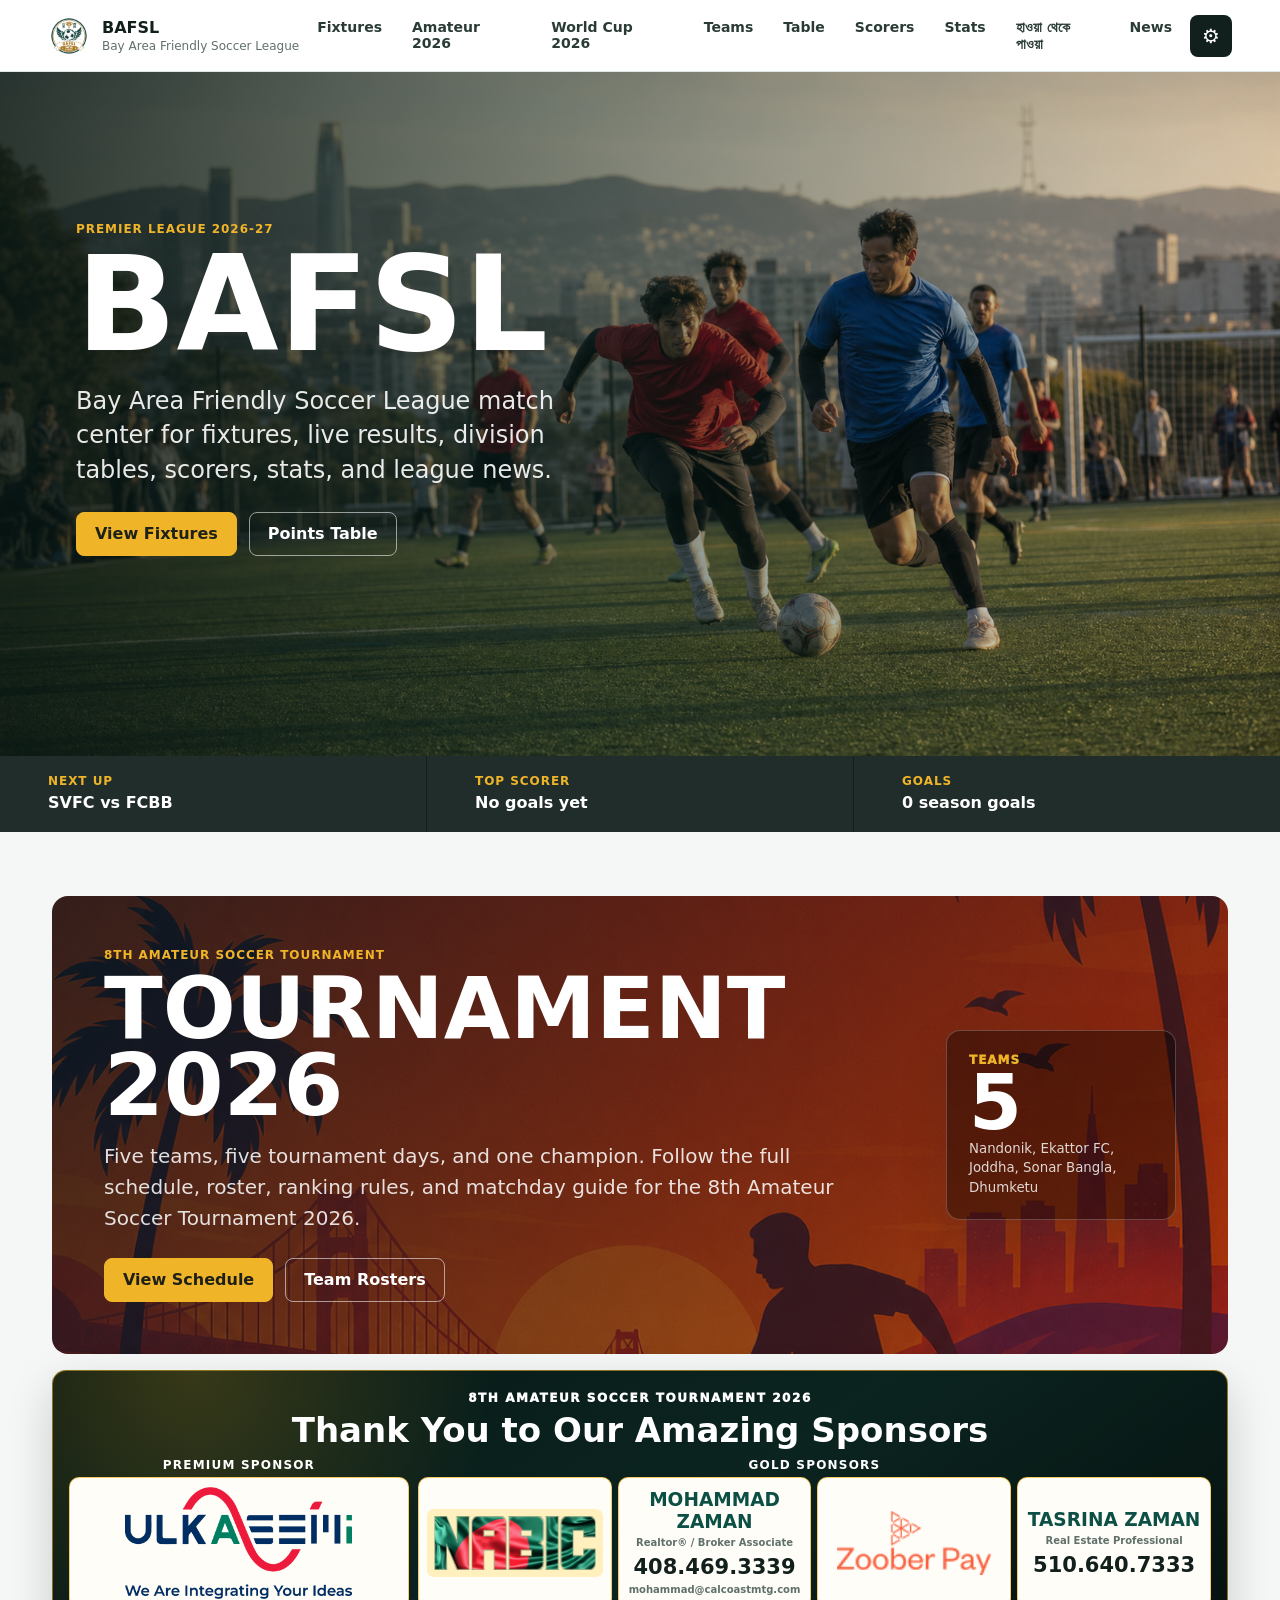
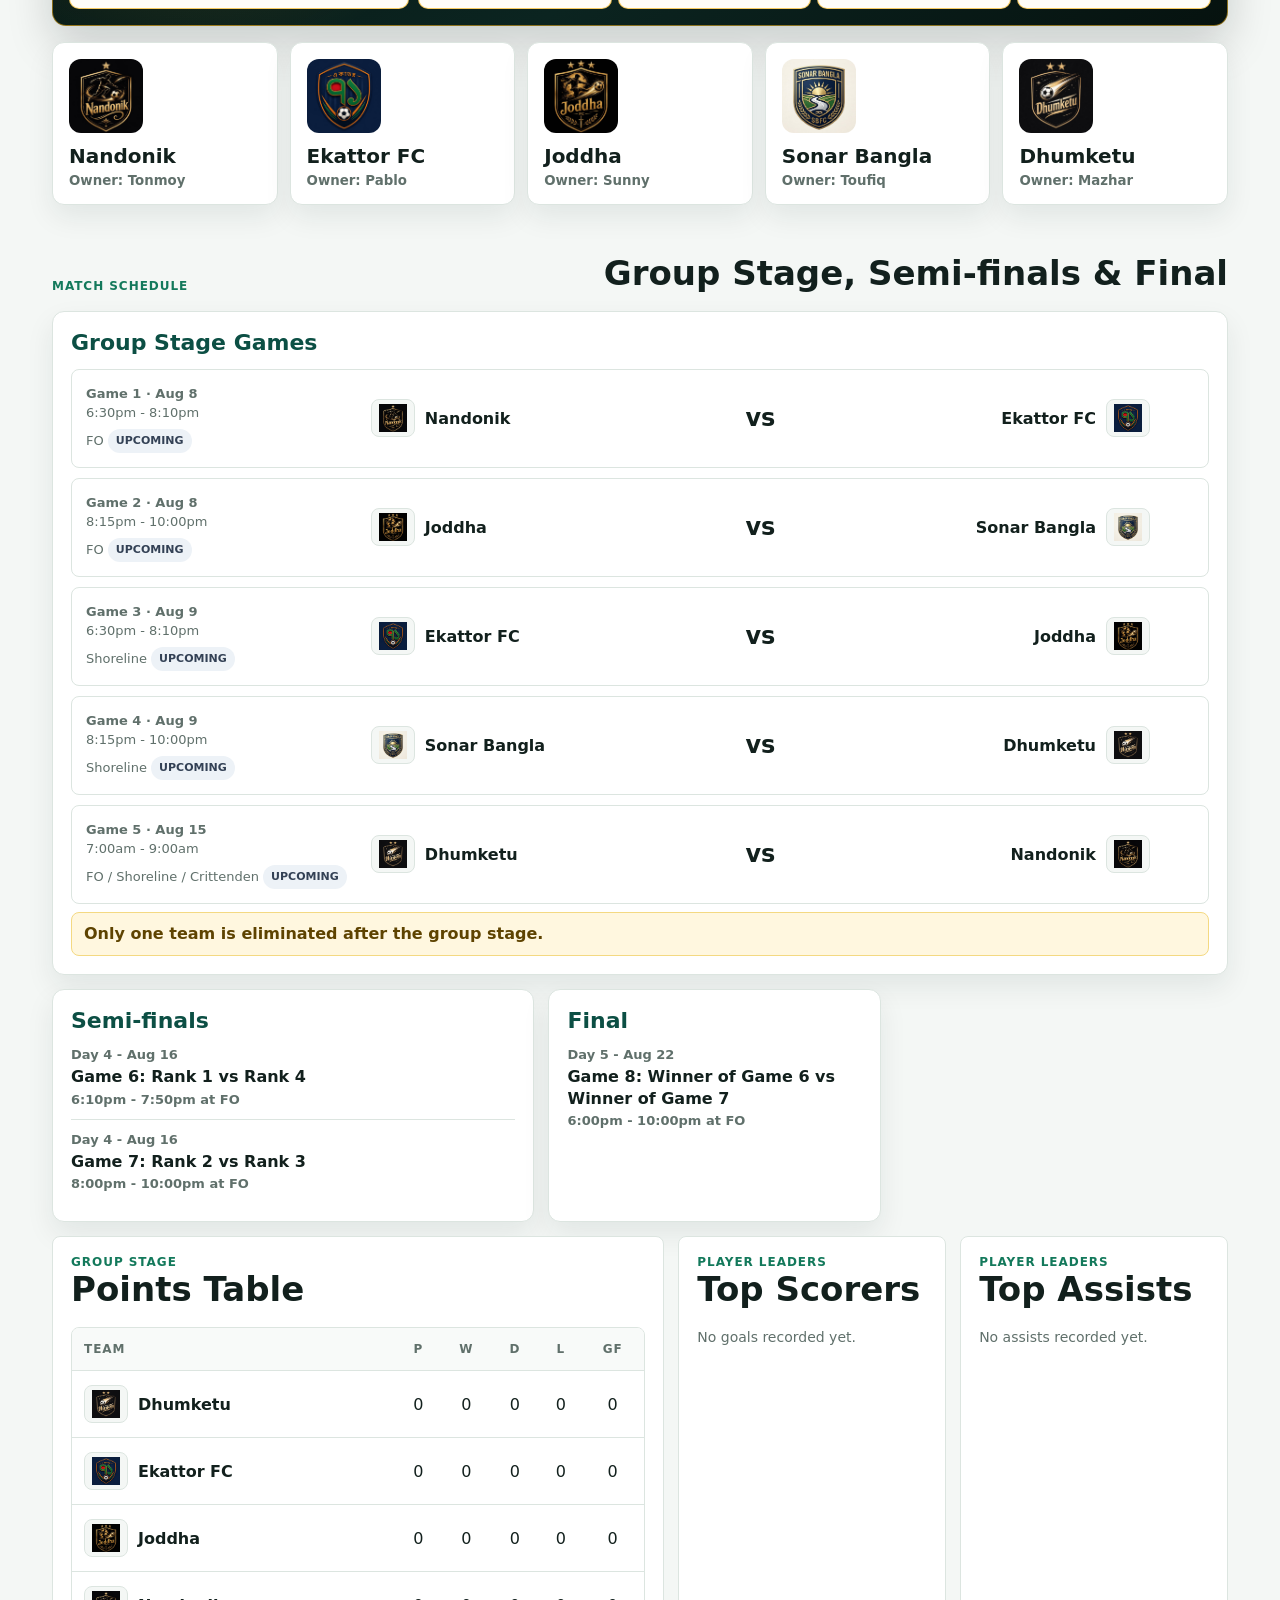
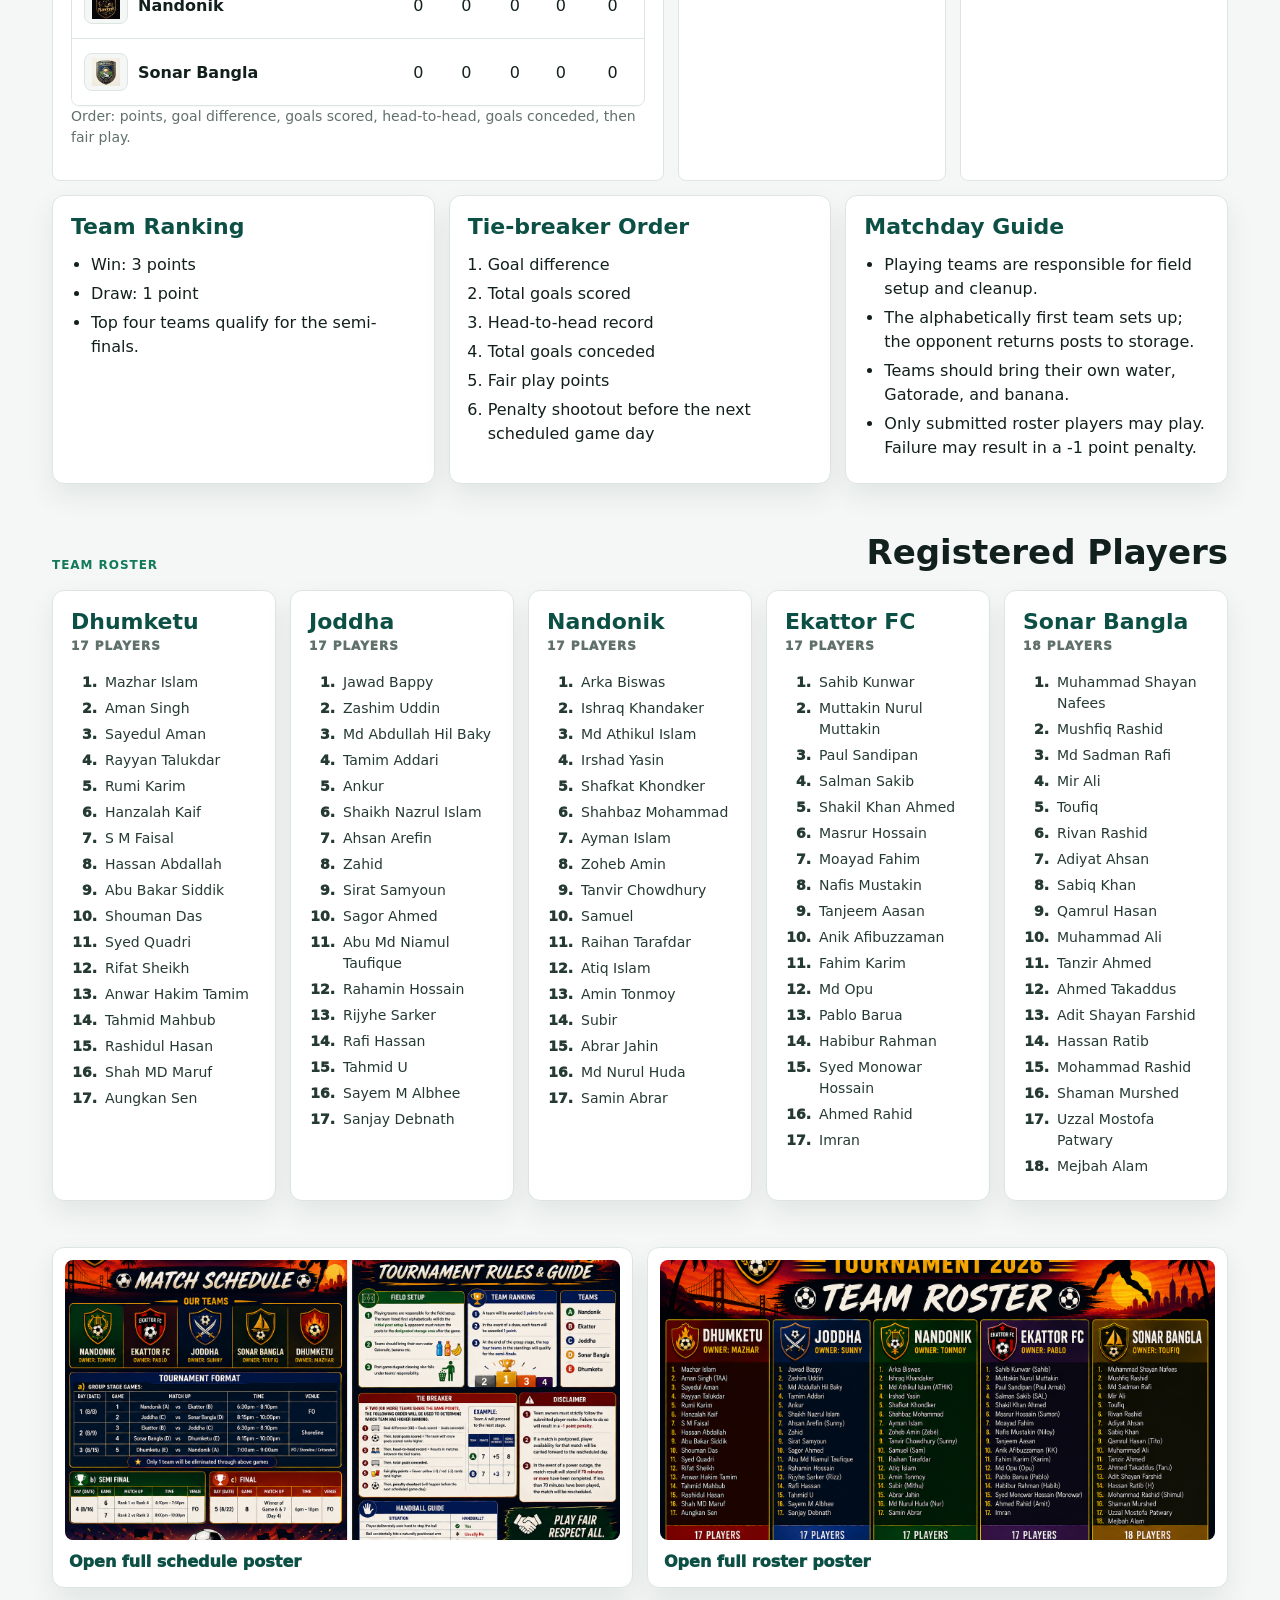
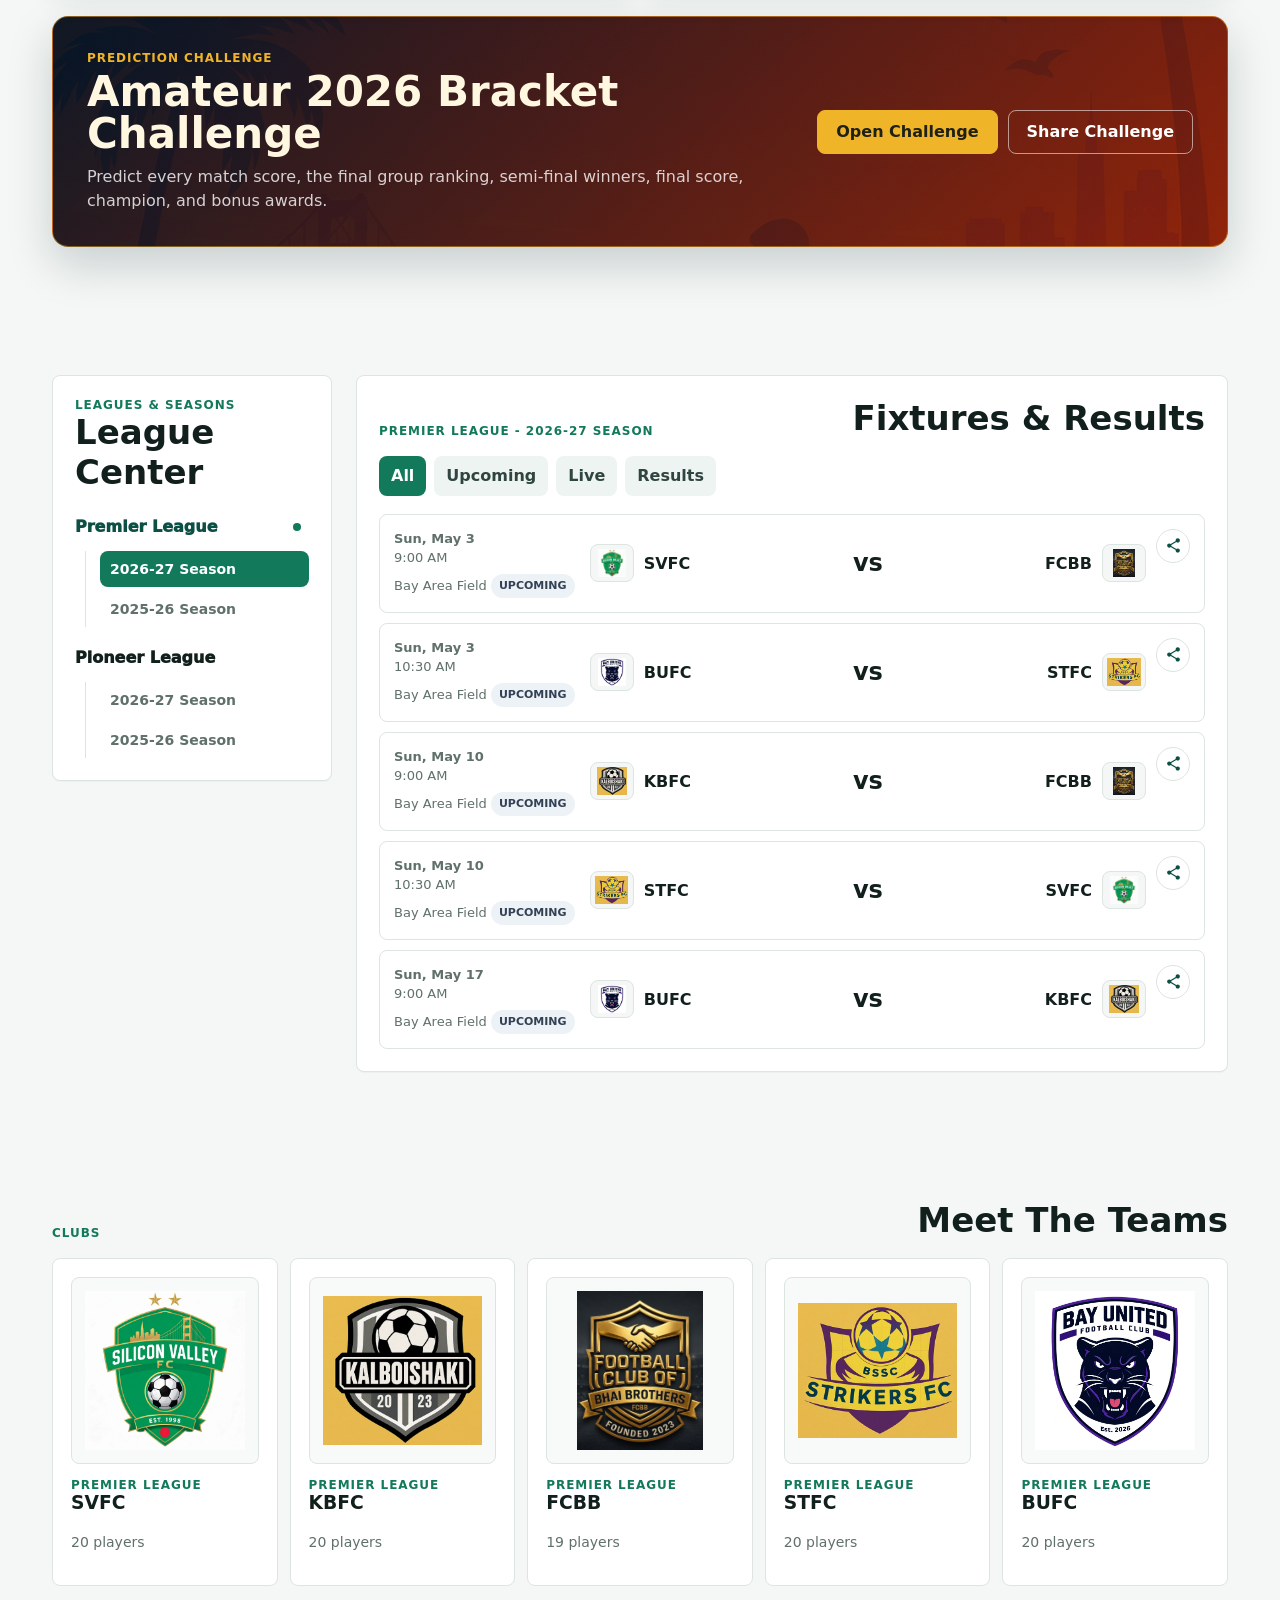
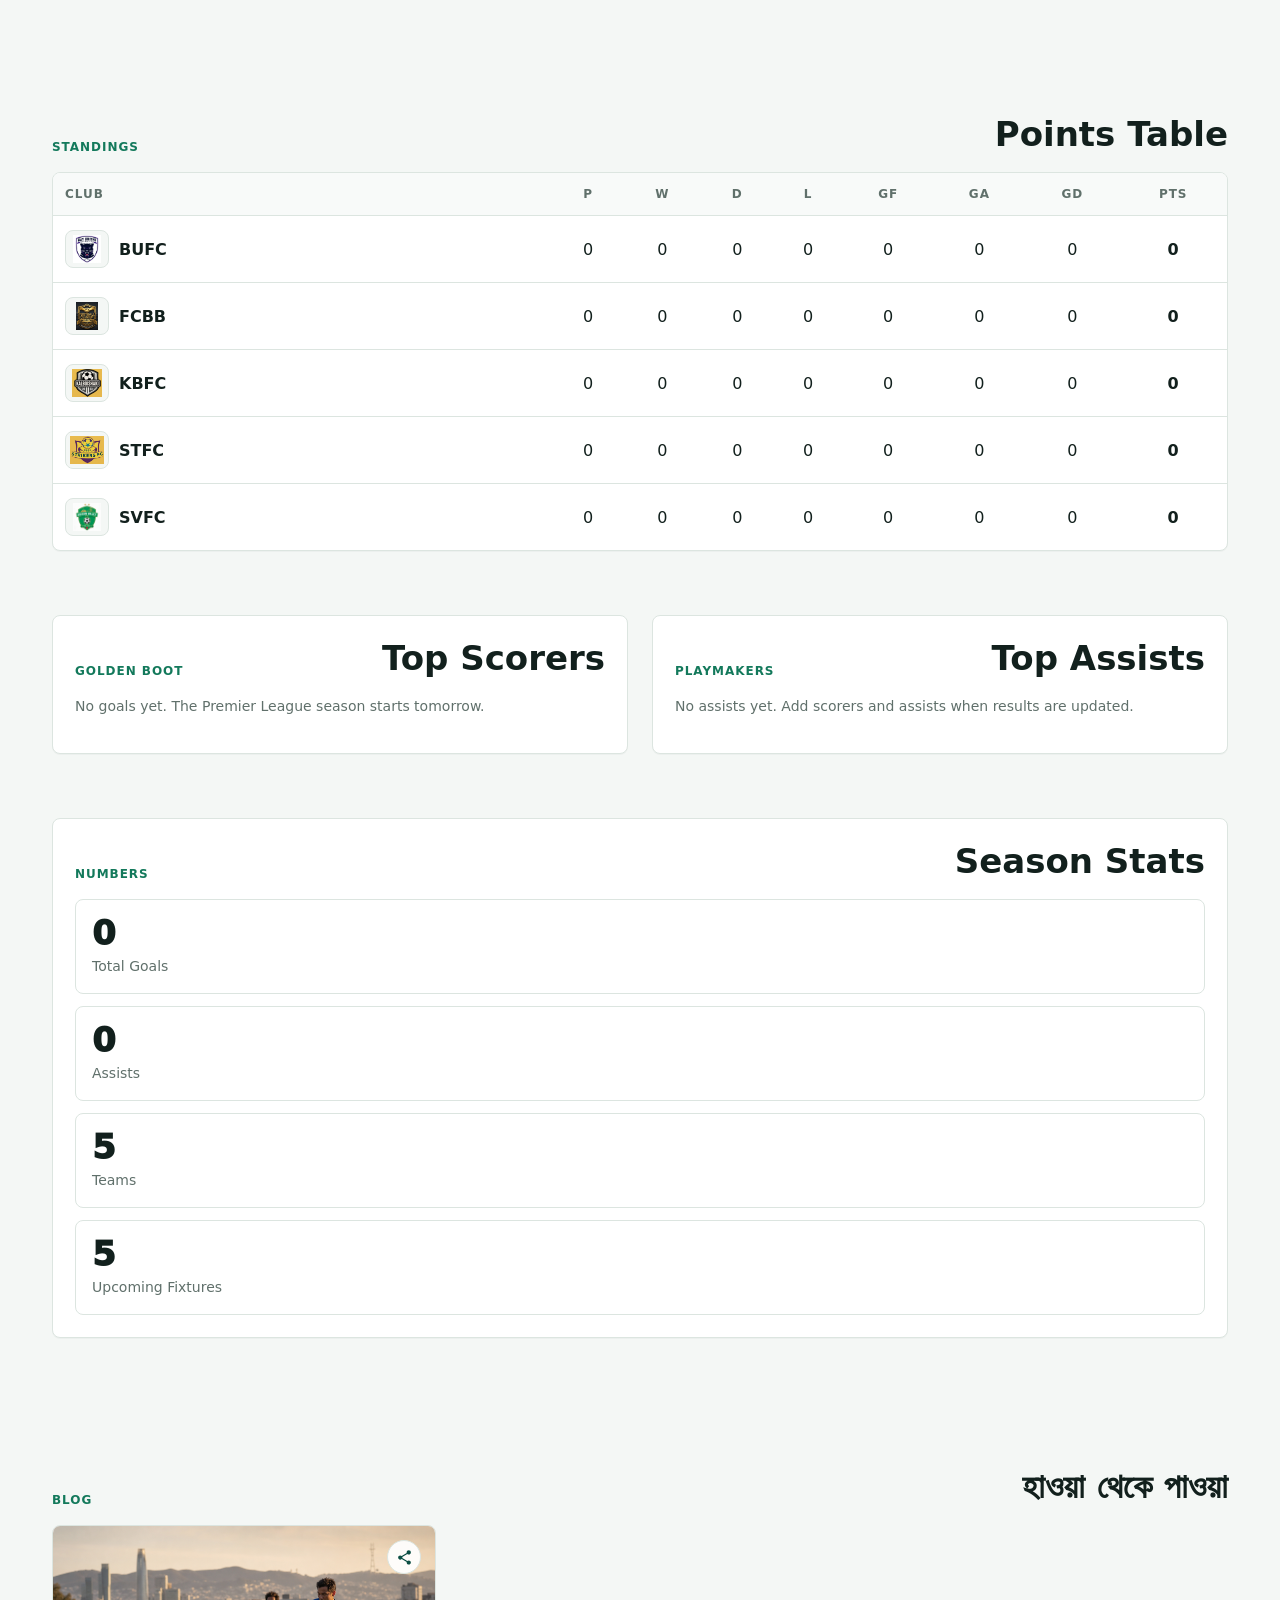
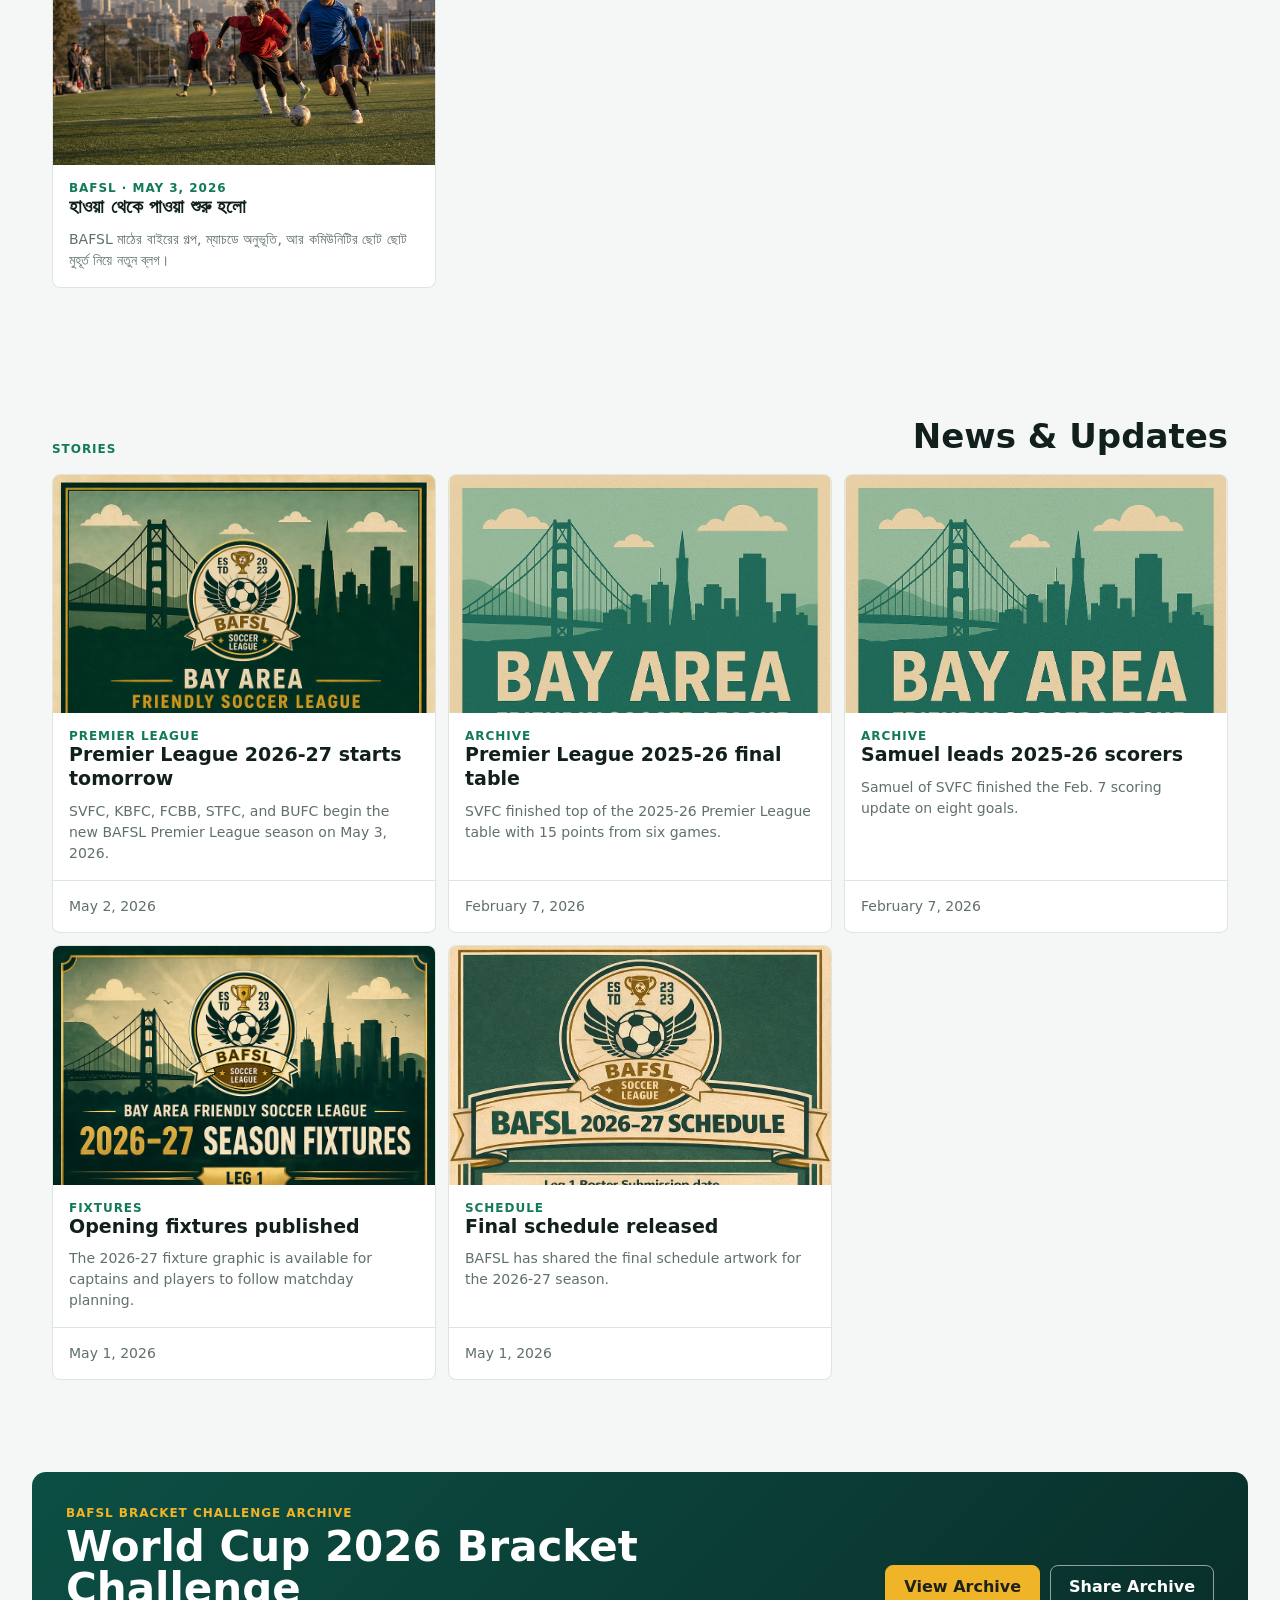
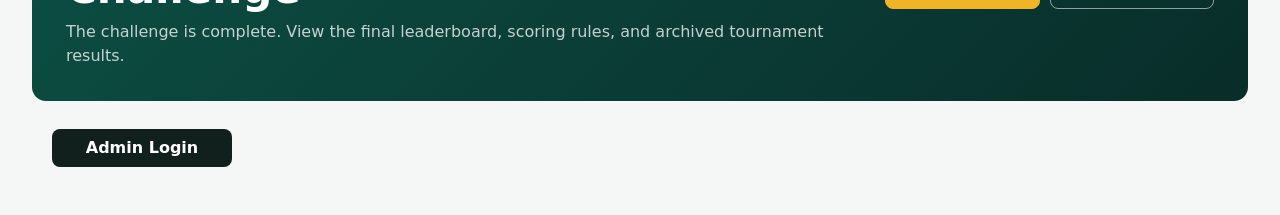
==== commit 16bd2c9d: "Reorder Amateur tournament sponsors" ====
--- a/index.html
+++ b/index.html
@@ -114,9 +114,9 @@
               <h3>Gold Sponsors</h3>
               <div class="sponsor-gold-row">
                 <a class="sponsor-single-card sponsor-brand-card nabic" href="https://nabic.org/" target="_blank" rel="noopener noreferrer" aria-label="Visit NABIC website"><img src="assets/amateur-2026/sponsors/nabic.png" alt="NABIC logo" /></a>
+                <article class="sponsor-single-card sponsor-contact-card"><span><strong>Mohammad Zaman</strong><small>Realtor® / Broker Associate</small><b>408.469.3339</b><em>mohammad@calcoastmtg.com</em></span></article>
                 <a class="sponsor-single-card sponsor-brand-card zoober" href="https://zooberpay.com/" target="_blank" rel="noopener noreferrer" aria-label="Visit Zoober Pay website"><img src="assets/amateur-2026/sponsors/zoober-pay-logo.png" alt="Zoober Pay logo" /></a>
                 <article class="sponsor-single-card sponsor-contact-card"><span><strong>Tasrina Zaman</strong><small>Real Estate Professional</small><b>510.640.7333</b></span></article>
-                <article class="sponsor-single-card sponsor-contact-card"><span><strong>Mohammad Zaman</strong><small>Realtor® / Broker Associate</small><b>408.469.3339</b><em>mohammad@calcoastmtg.com</em></span></article>
               </div>
             </section>
           </div>
--- a/styles.css
+++ b/styles.css
@@ -489,12 +489,12 @@
 /* Compact sponsor banner */
 .amateur-sponsors {
   margin: 16px 0;
-  padding: clamp(14px, 2vw, 20px);
+  padding: clamp(10px, 1.5vw, 16px);
 }
 
 .amateur-sponsors-heading h2 {
   font-size: clamp(23px, 3vw, 34px);
-  margin: 5px 0 12px;
+  margin: 4px 0 8px;
 }
 
 .sponsor-tier-label {
@@ -589,7 +589,7 @@
 
 .sponsor-tier-layout {
   display: grid;
-  gap: 12px;
+  gap: 9px;
   grid-template-columns: minmax(250px, 0.9fr) minmax(0, 2.1fr);
 }
 
@@ -601,28 +601,28 @@
   color: white;
   font-size: 12px;
   letter-spacing: 0.1em;
-  margin: 0 0 7px;
+  margin: 0 0 5px;
   text-align: center;
   text-transform: uppercase;
 }
 
 .sponsor-tier-panel.premium .sponsor-single-card {
-  height: 165px;
+  height: 132px;
 }
 
 .sponsor-tier-panel.premium .sponsor-brand-card img {
-  height: 140px;
+  height: 112px;
   max-width: 390px;
 }
 
 .sponsor-gold-row {
   display: grid;
-  gap: 8px;
+  gap: 6px;
   grid-template-columns: repeat(4, minmax(0, 1fr));
 }
 
 .sponsor-gold-row .sponsor-single-card {
-  min-height: 165px;
+  min-height: 132px;
 }
 
 .sponsor-single-card {
@@ -630,9 +630,9 @@
   border: 1px solid rgba(244, 183, 35, 0.7);
   border-radius: 10px;
   color: var(--ink);
-  min-height: 155px;
+  min-height: 132px;
   overflow: hidden;
-  padding: 12px;
+  padding: 8px;
   position: relative;
   text-decoration: none;
 }
@@ -651,7 +651,7 @@
   align-items: center;
   display: flex;
   flex-direction: column;
-  gap: 9px;
+  gap: 5px;
   justify-content: center;
   transition: transform 160ms ease, box-shadow 160ms ease;
 }
@@ -662,7 +662,7 @@
 }
 
 .sponsor-brand-card img {
-  height: 92px;
+  height: 82px;
   object-fit: contain;
   width: 100%;
 }
@@ -680,17 +680,19 @@
 }
 
 .sponsor-contact-card {
-  align-content: start;
-  display: grid;
-  gap: 10px;
+  align-content: center;
+  display: grid;
+  justify-items: center;
 }
 
 .sponsor-contact-card > span:last-child {
   align-content: center;
   display: grid;
   gap: 5px;
-  min-height: 105px;
+  justify-items: center;
+  min-height: 0;
   text-align: center;
+  width: 100%;
 }
 
 .sponsor-contact-card strong {
@@ -2839,11 +2841,11 @@
   }
 
   .sponsor-tier-panel.premium .sponsor-single-card {
-    height: 145px;
+    height: 128px;
   }
 
   .sponsor-tier-panel.premium .sponsor-brand-card img {
-    height: 120px;
+    height: 108px;
   }
 
   .sponsor-premium-card {
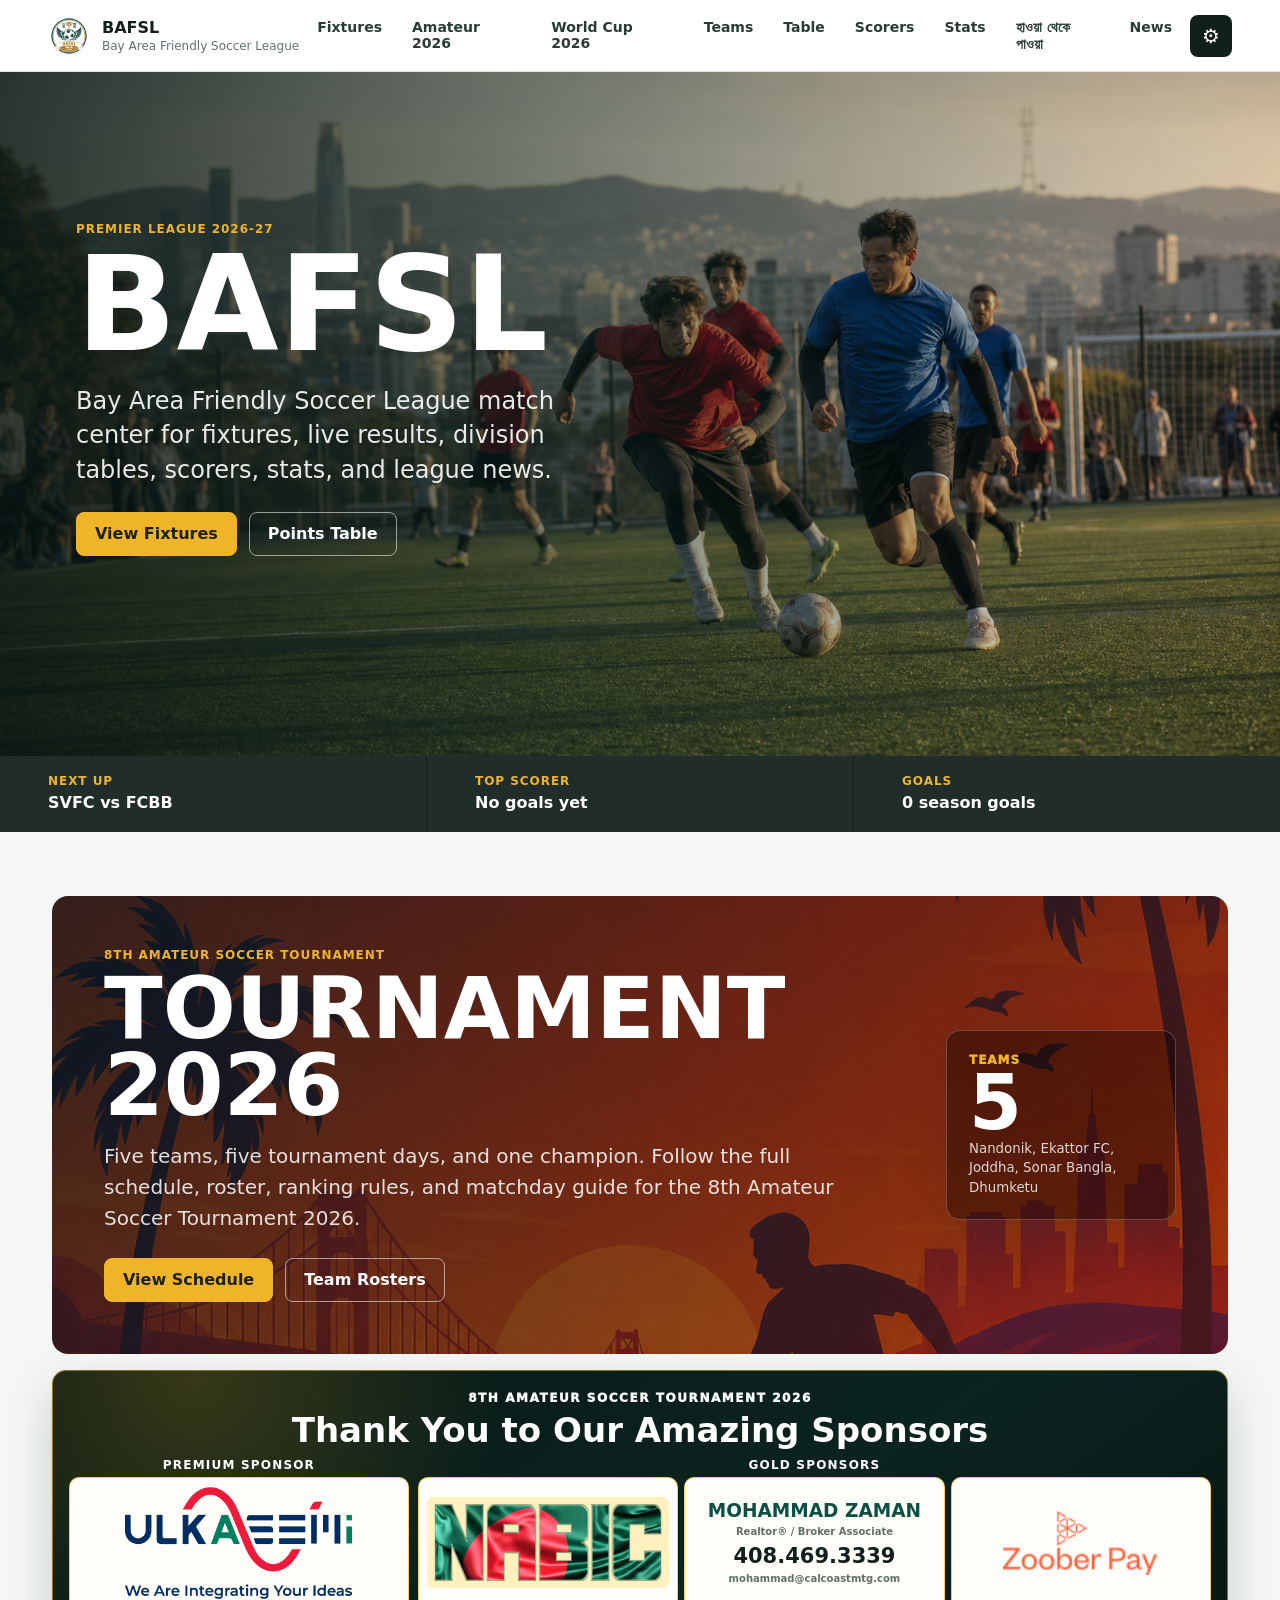
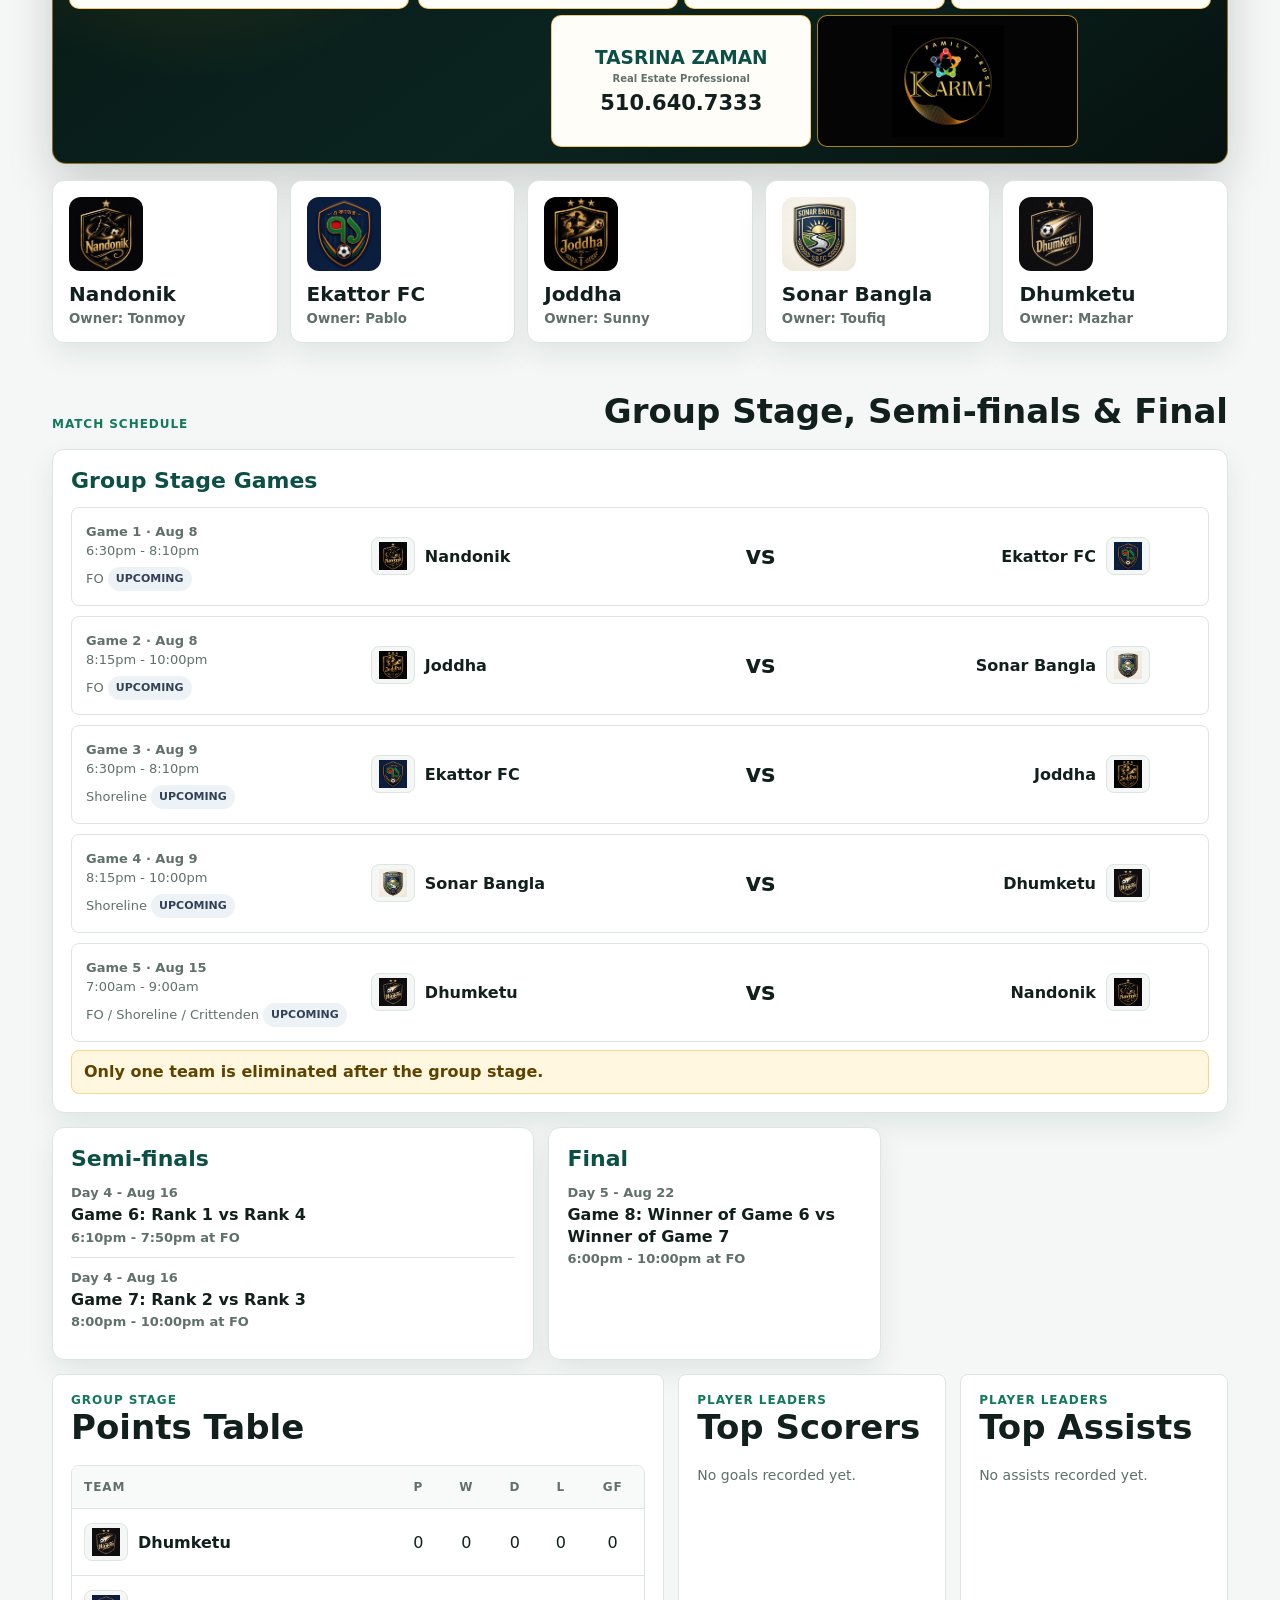
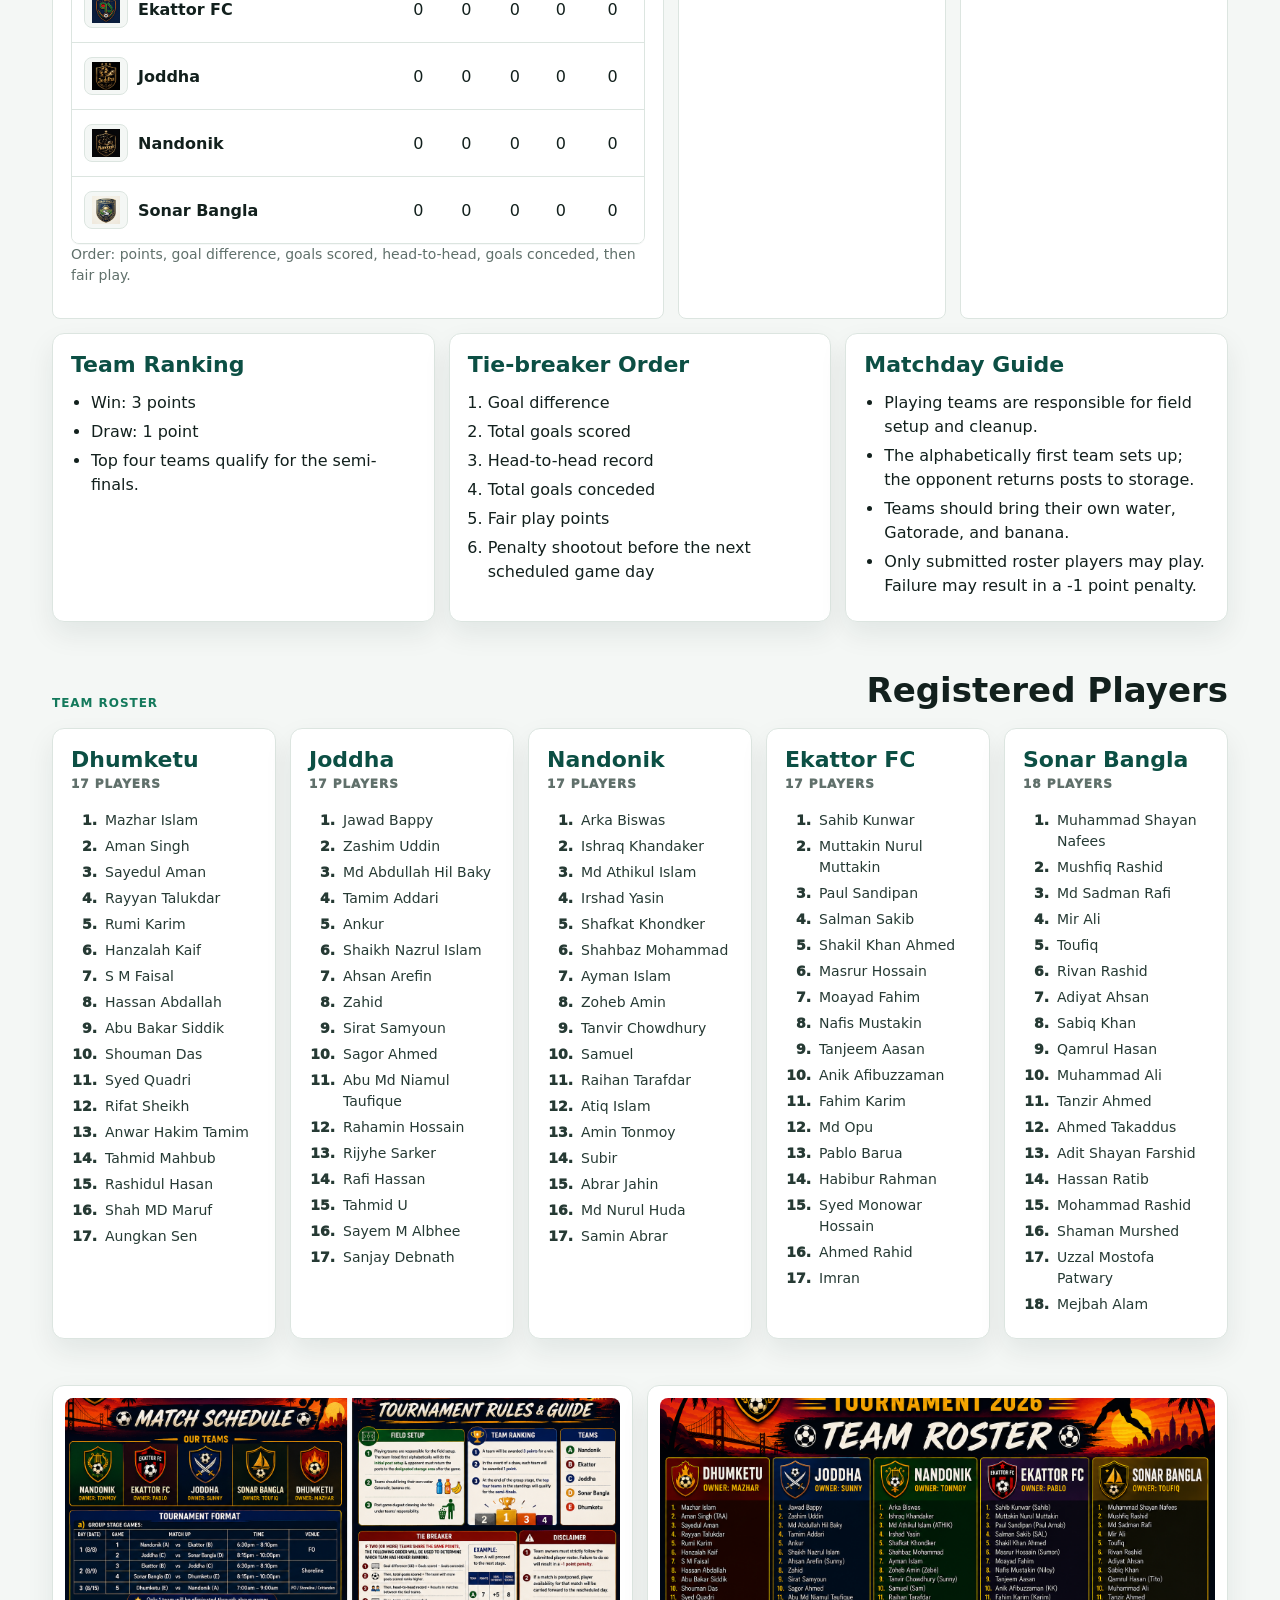
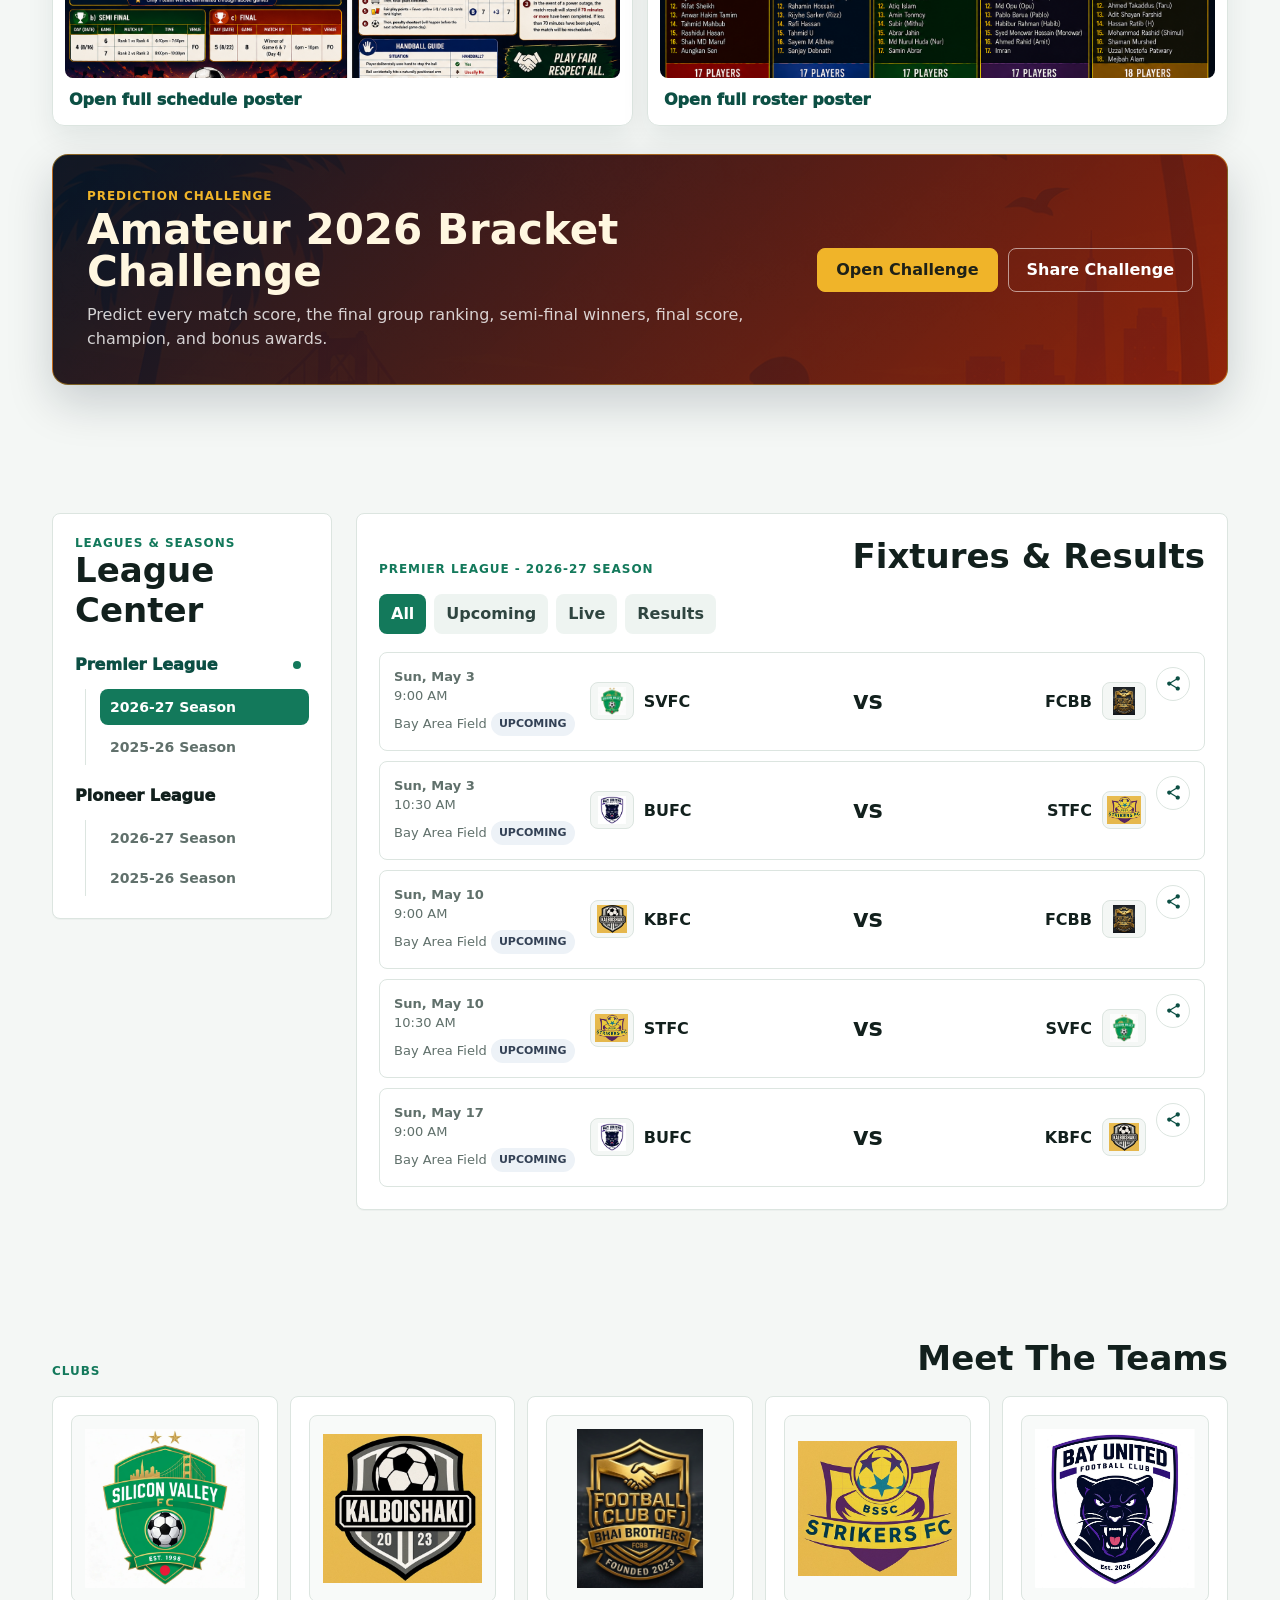
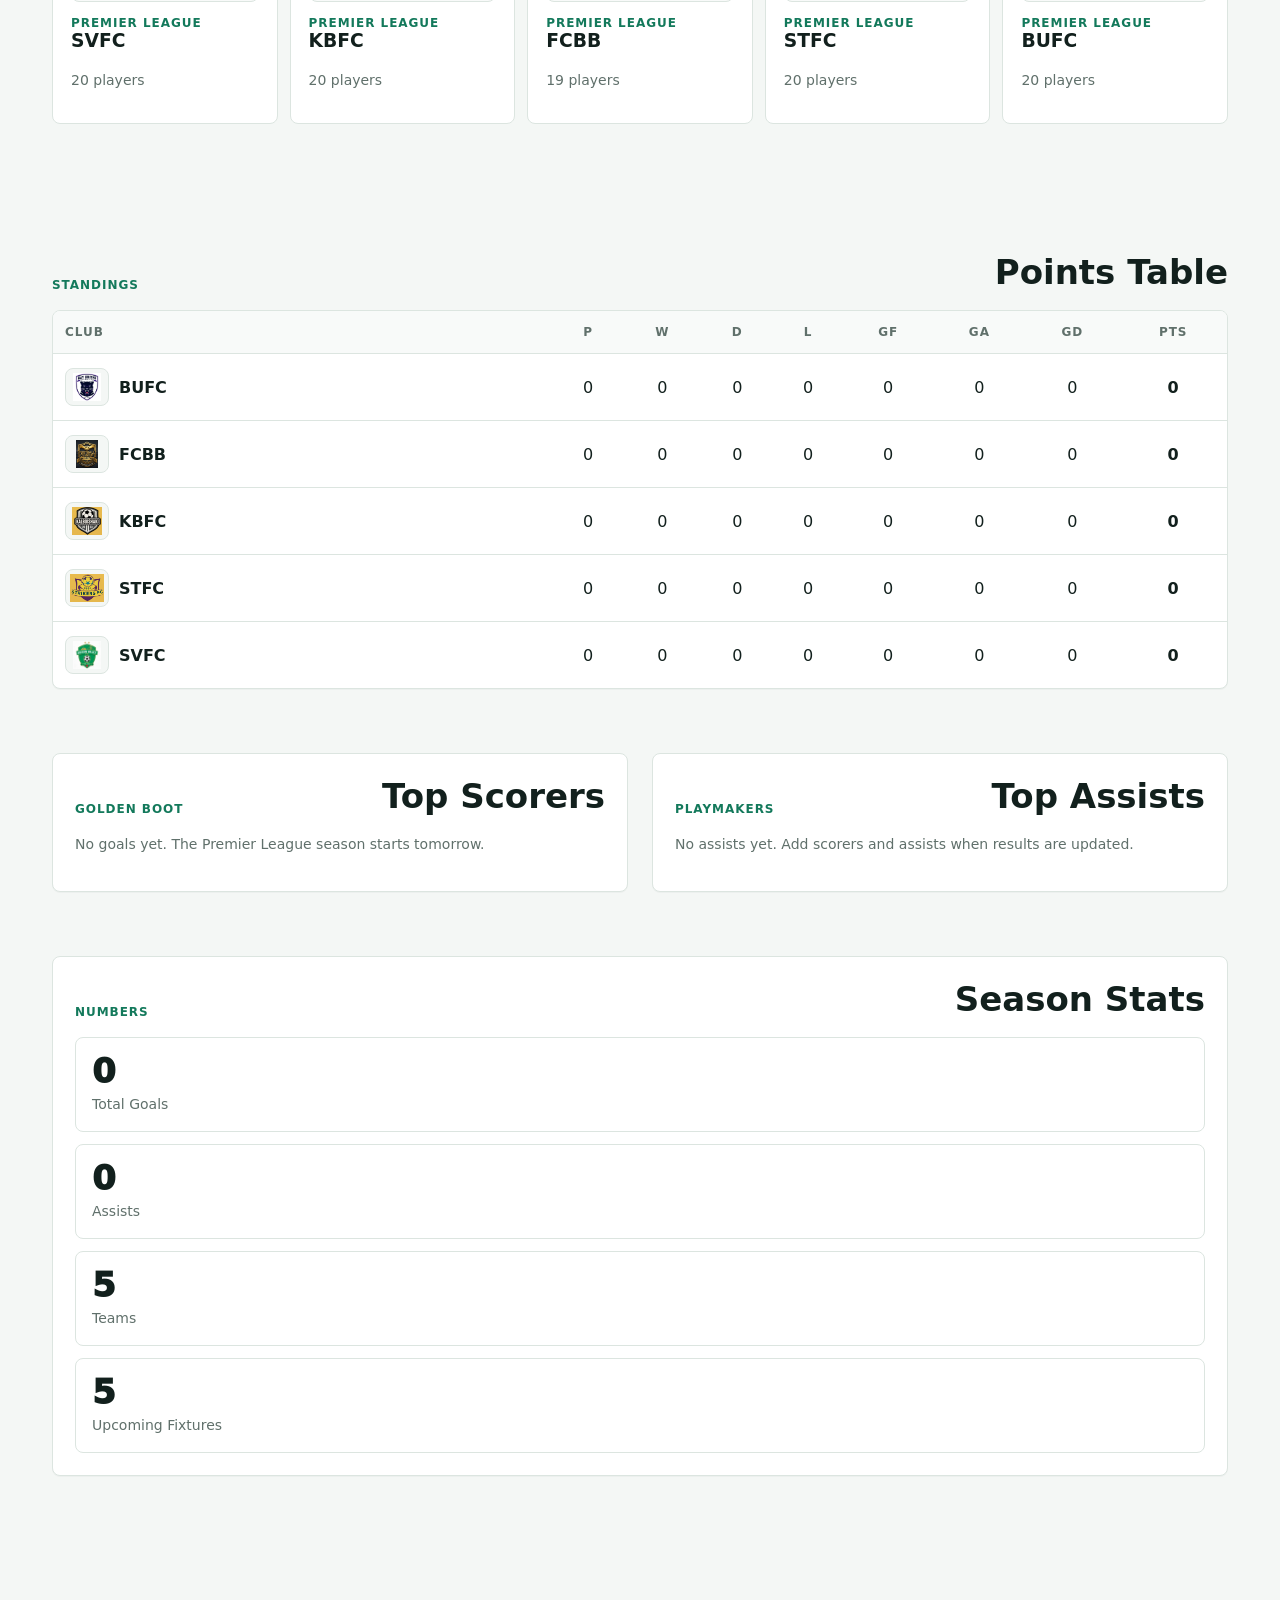
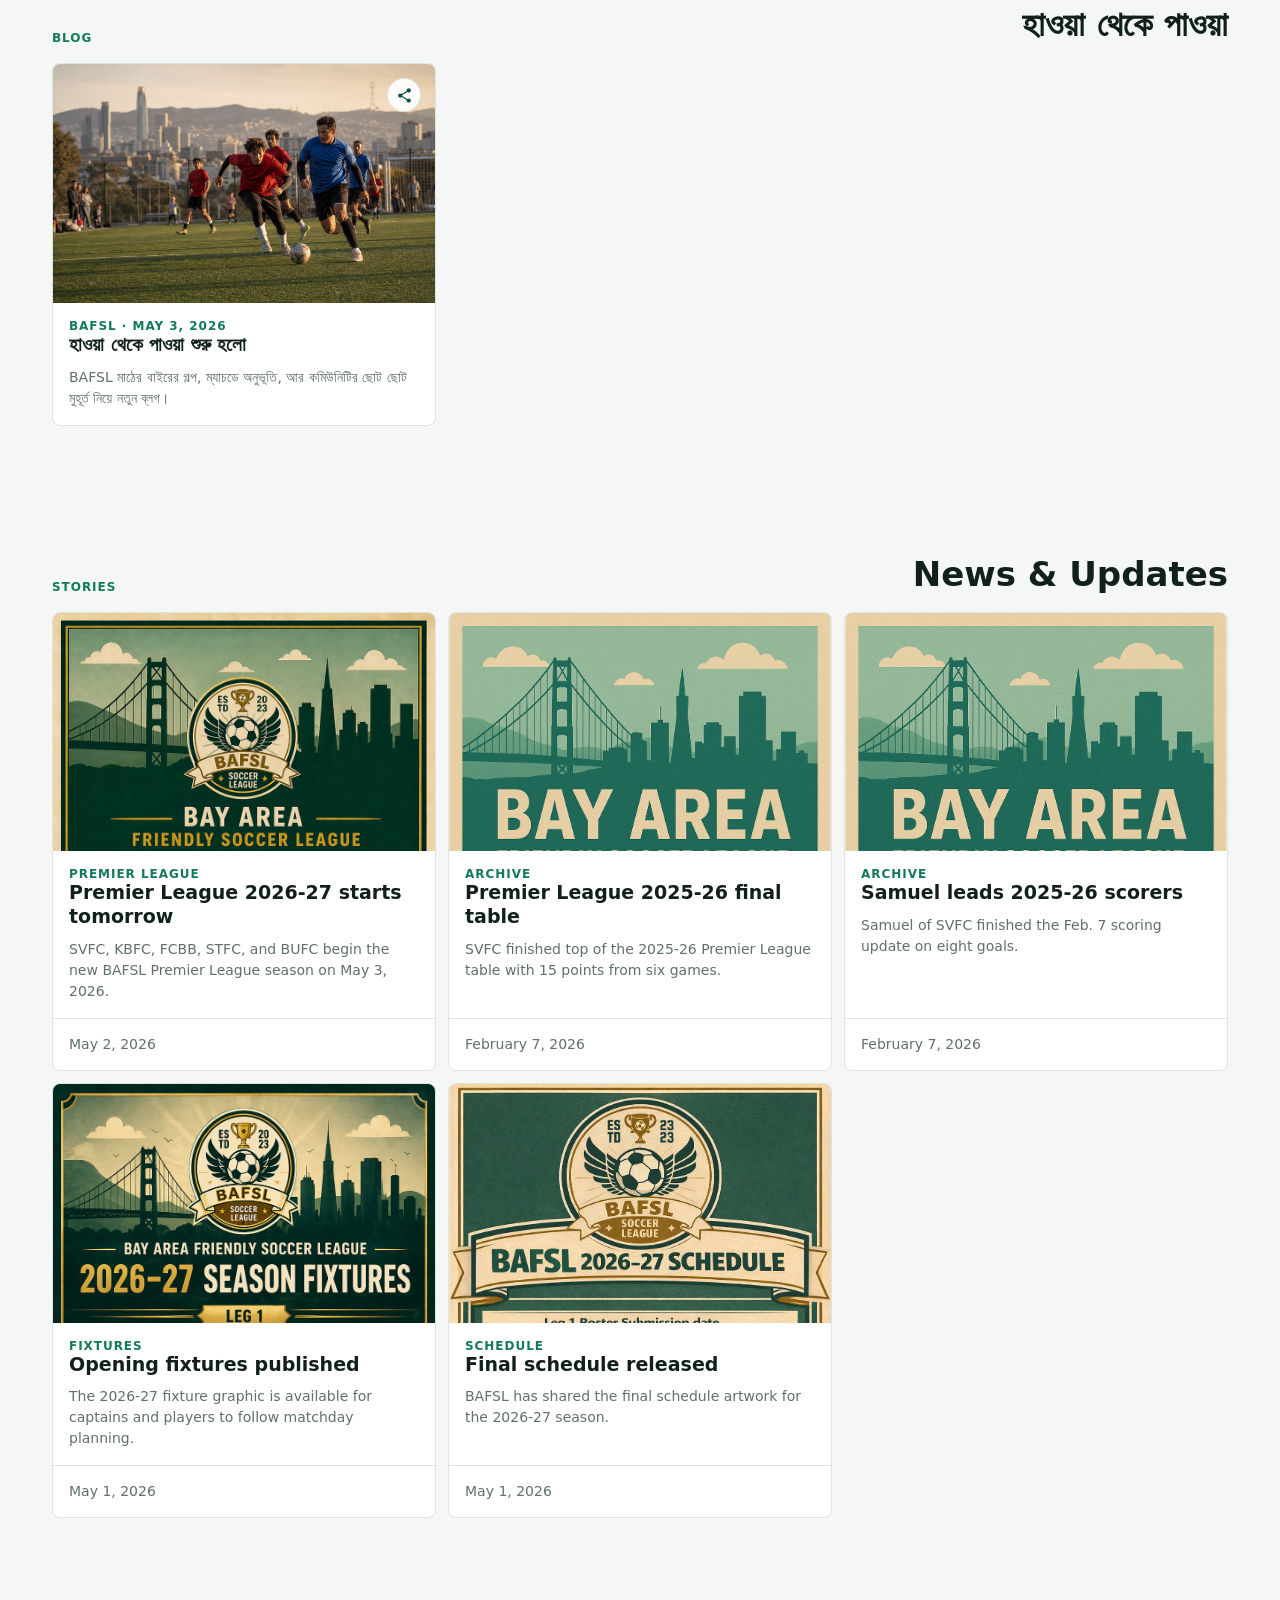
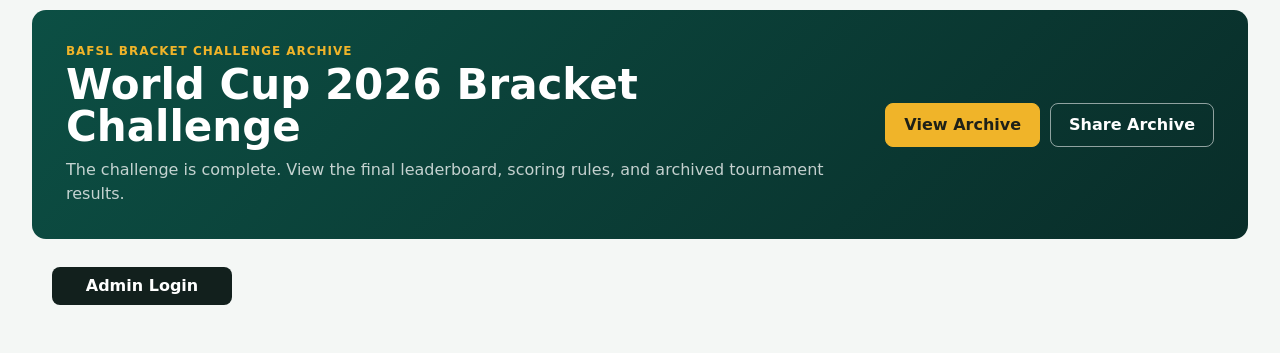
==== commit ecb87e13: "Add Karim Family Trust as gold sponsor" ====
--- a/index.html
+++ b/index.html
@@ -117,6 +117,7 @@
                 <article class="sponsor-single-card sponsor-contact-card"><span><strong>Mohammad Zaman</strong><small>Realtor® / Broker Associate</small><b>408.469.3339</b><em>mohammad@calcoastmtg.com</em></span></article>
                 <a class="sponsor-single-card sponsor-brand-card zoober" href="https://zooberpay.com/" target="_blank" rel="noopener noreferrer" aria-label="Visit Zoober Pay website"><img src="assets/amateur-2026/sponsors/zoober-pay-logo.png" alt="Zoober Pay logo" /></a>
                 <article class="sponsor-single-card sponsor-contact-card"><span><strong>Tasrina Zaman</strong><small>Real Estate Professional</small><b>510.640.7333</b></span></article>
+                <article class="sponsor-single-card sponsor-brand-card karim-family"><img src="assets/amateur-2026/sponsors/karim-family.jpeg" alt="Karim Family Trust logo" /></article>
               </div>
             </section>
           </div>
--- a/styles.css
+++ b/styles.css
@@ -618,11 +618,16 @@
 .sponsor-gold-row {
   display: grid;
   gap: 6px;
-  grid-template-columns: repeat(4, minmax(0, 1fr));
+  grid-template-columns: repeat(6, minmax(0, 1fr));
 }
 
 .sponsor-gold-row .sponsor-single-card {
+  grid-column: span 2;
   min-height: 132px;
+}
+
+.sponsor-gold-row .sponsor-single-card:nth-last-child(2) {
+  grid-column: 2 / span 2;
 }
 
 .sponsor-single-card {
@@ -679,6 +684,14 @@
   max-width: 155px;
 }
 
+.sponsor-brand-card.karim-family {
+  background: #050505;
+}
+
+.sponsor-brand-card.karim-family img {
+  height: 112px;
+}
+
 .sponsor-contact-card {
   align-content: center;
   display: grid;
@@ -721,9 +734,7 @@
   }
 
   .sponsor-gold-row {
-    grid-template-columns: repeat(4, minmax(155px, 1fr));
-    overflow-x: auto;
-    padding-bottom: 6px;
+    grid-template-columns: repeat(6, minmax(0, 1fr));
   }
 
   .sponsor-single-row {
@@ -2836,6 +2847,25 @@
 }
 
 @media (max-width: 560px) {
+  .sponsor-contact-card em {
+    overflow-wrap: anywhere;
+  }
+
+  .sponsor-gold-row {
+    grid-template-columns: repeat(2, minmax(0, 1fr));
+  }
+
+  .sponsor-gold-row .sponsor-single-card,
+  .sponsor-gold-row .sponsor-single-card:nth-last-child(2) {
+    grid-column: span 1;
+  }
+
+  .sponsor-gold-row .sponsor-single-card:last-child {
+    grid-column: 1 / -1;
+    justify-self: center;
+    width: calc(50% - 3px);
+  }
+
   .sponsor-tier-layout {
     grid-template-columns: 1fr;
   }
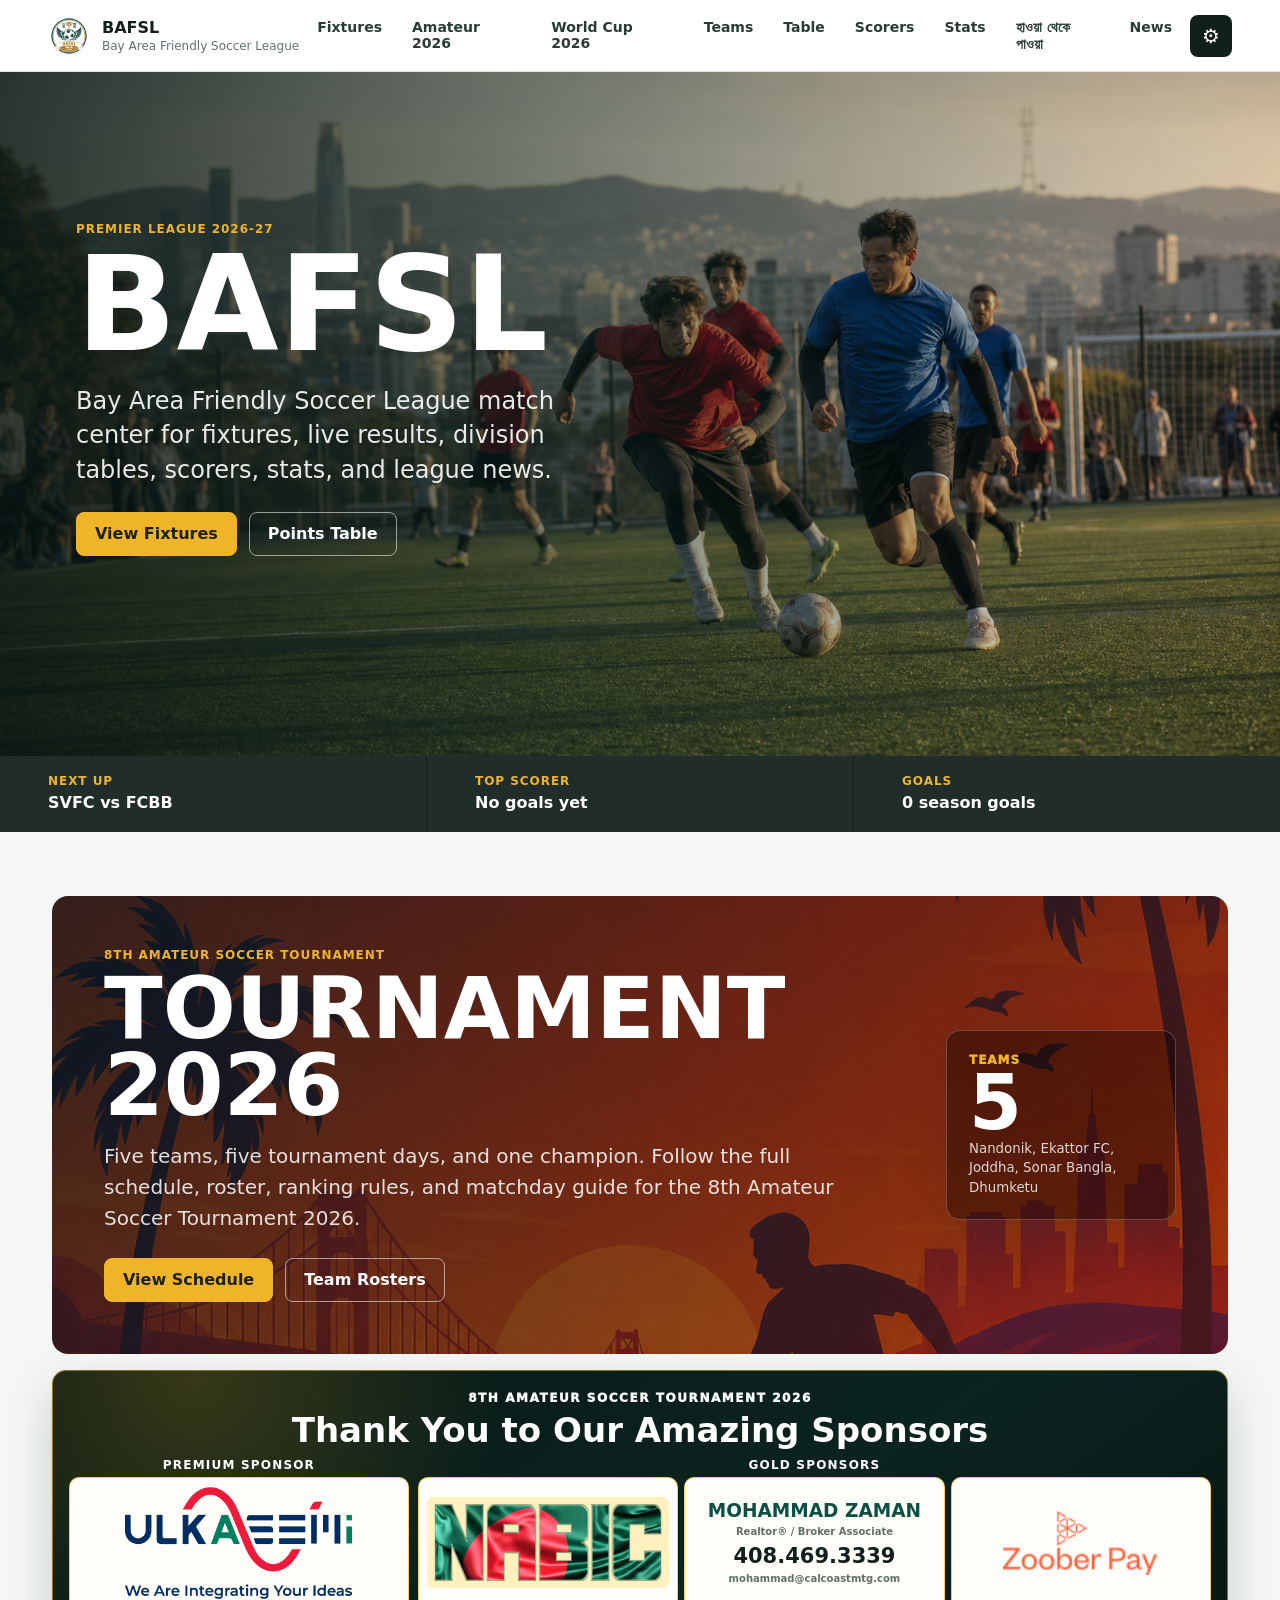
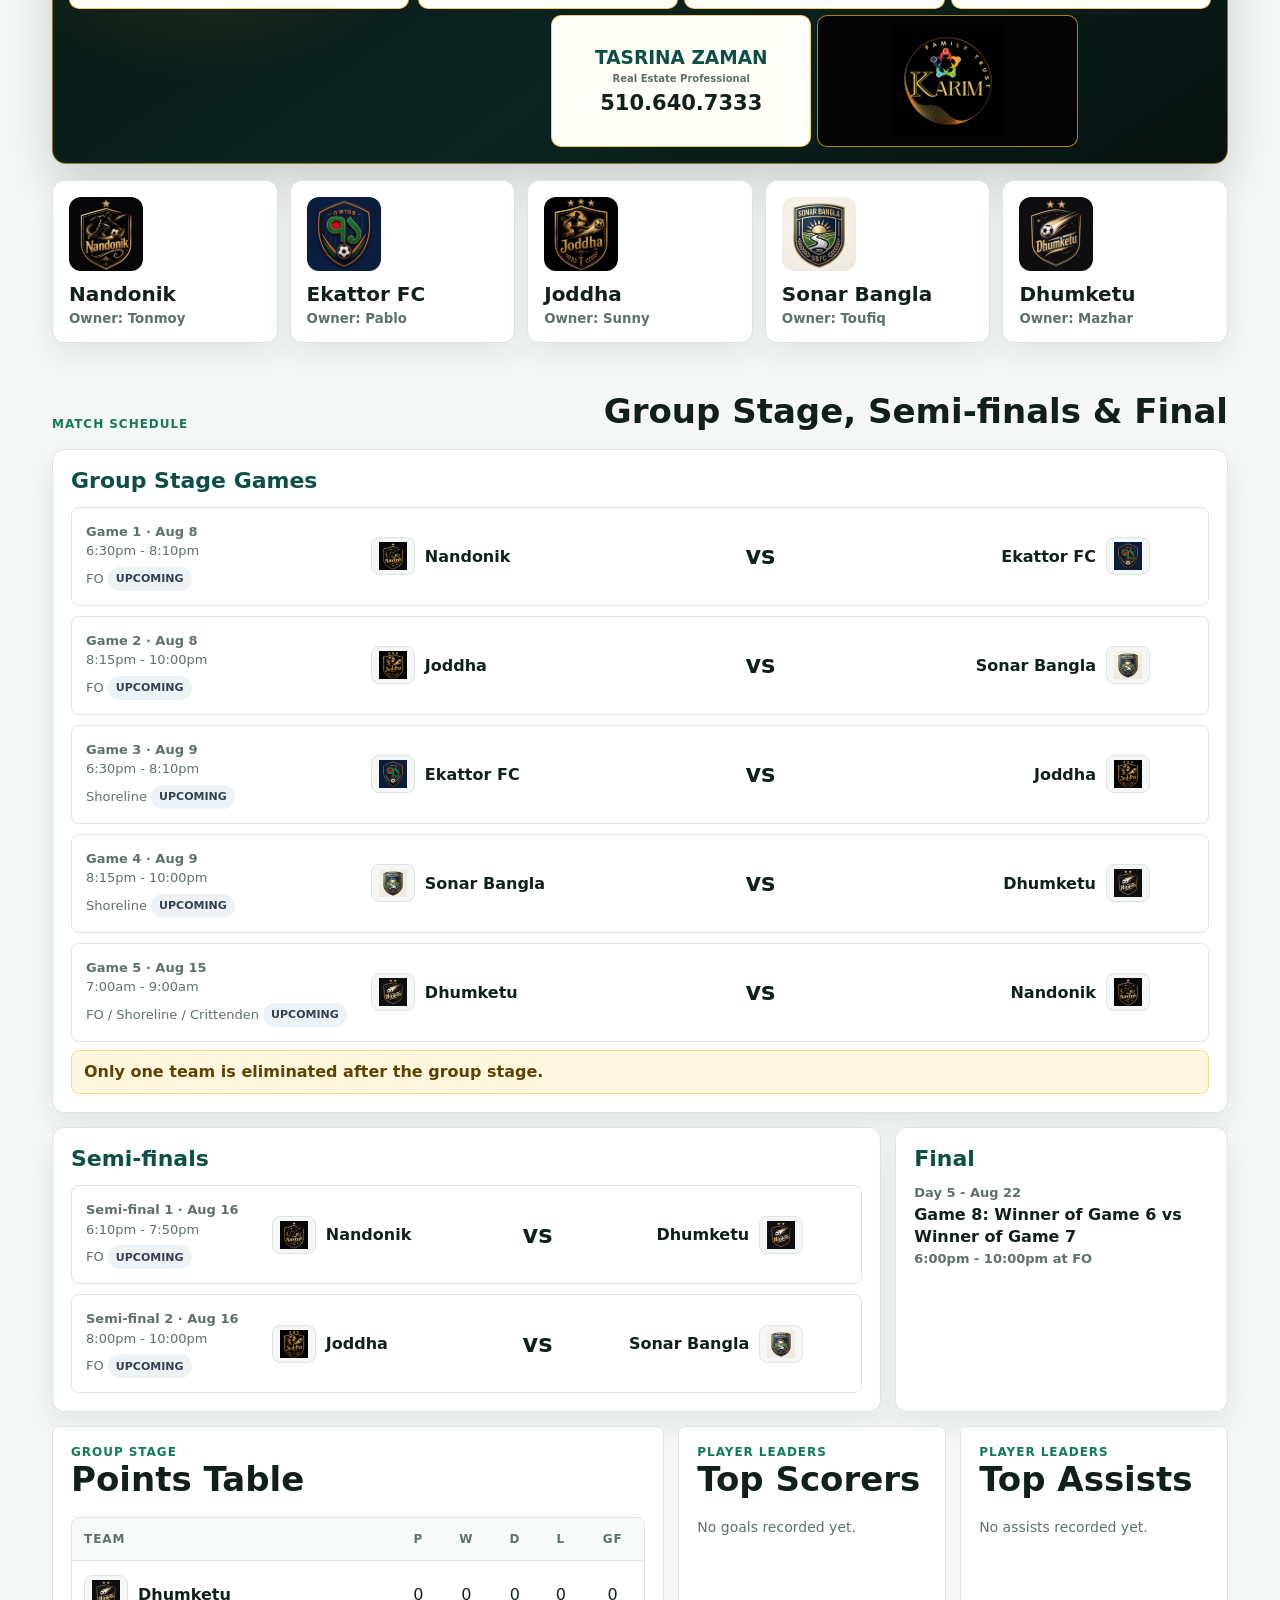
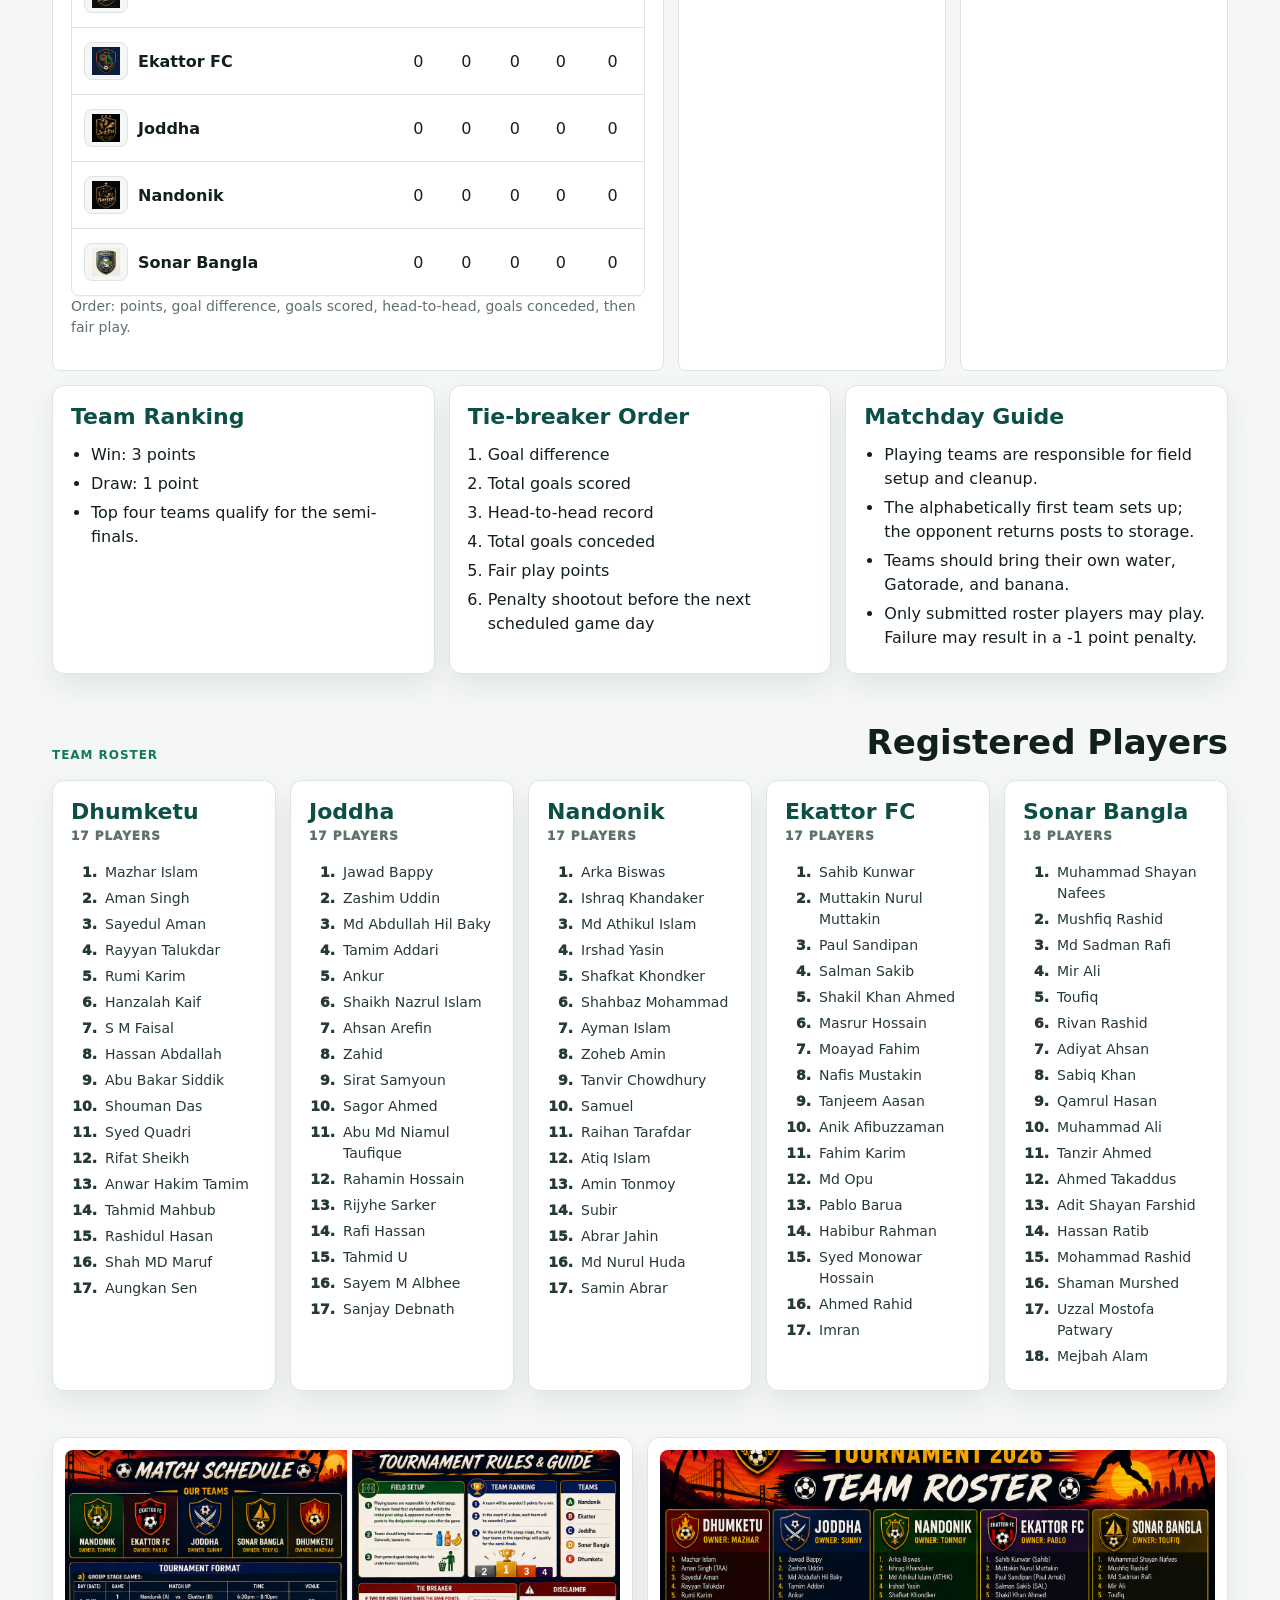
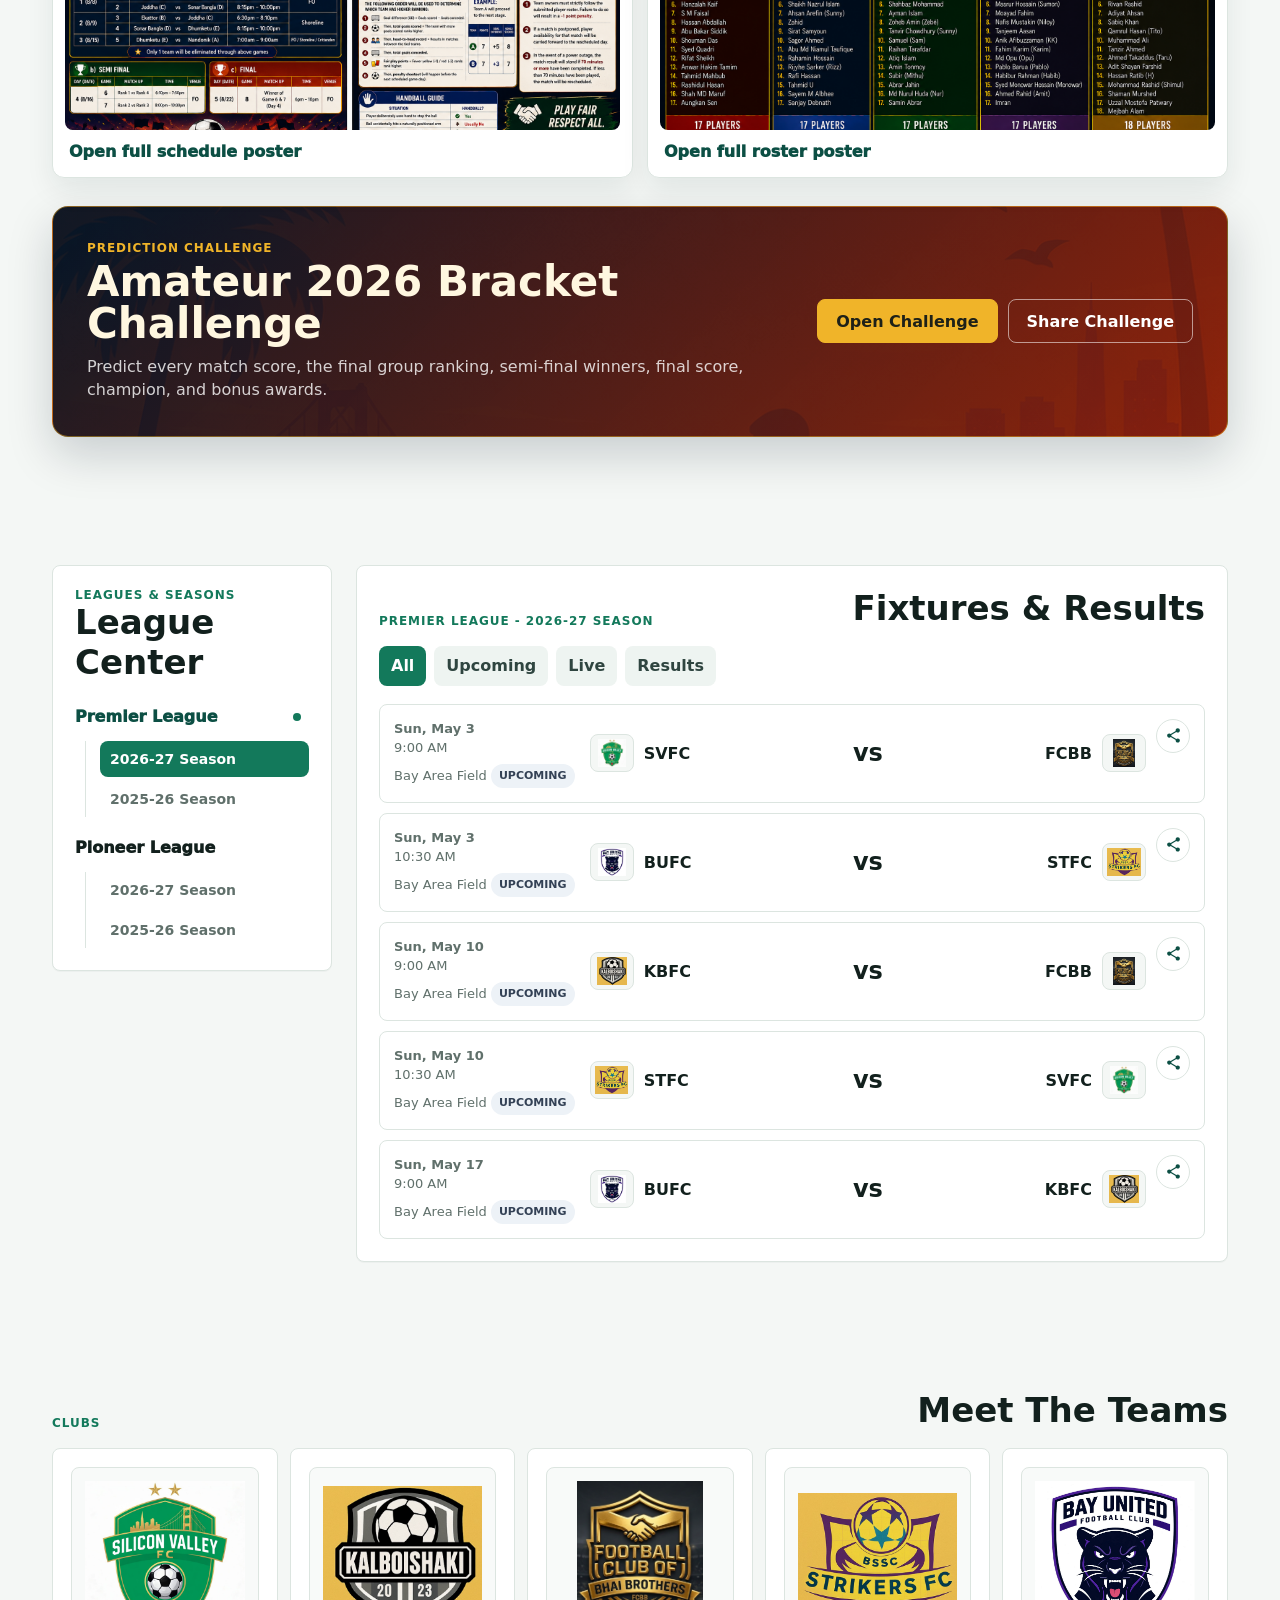
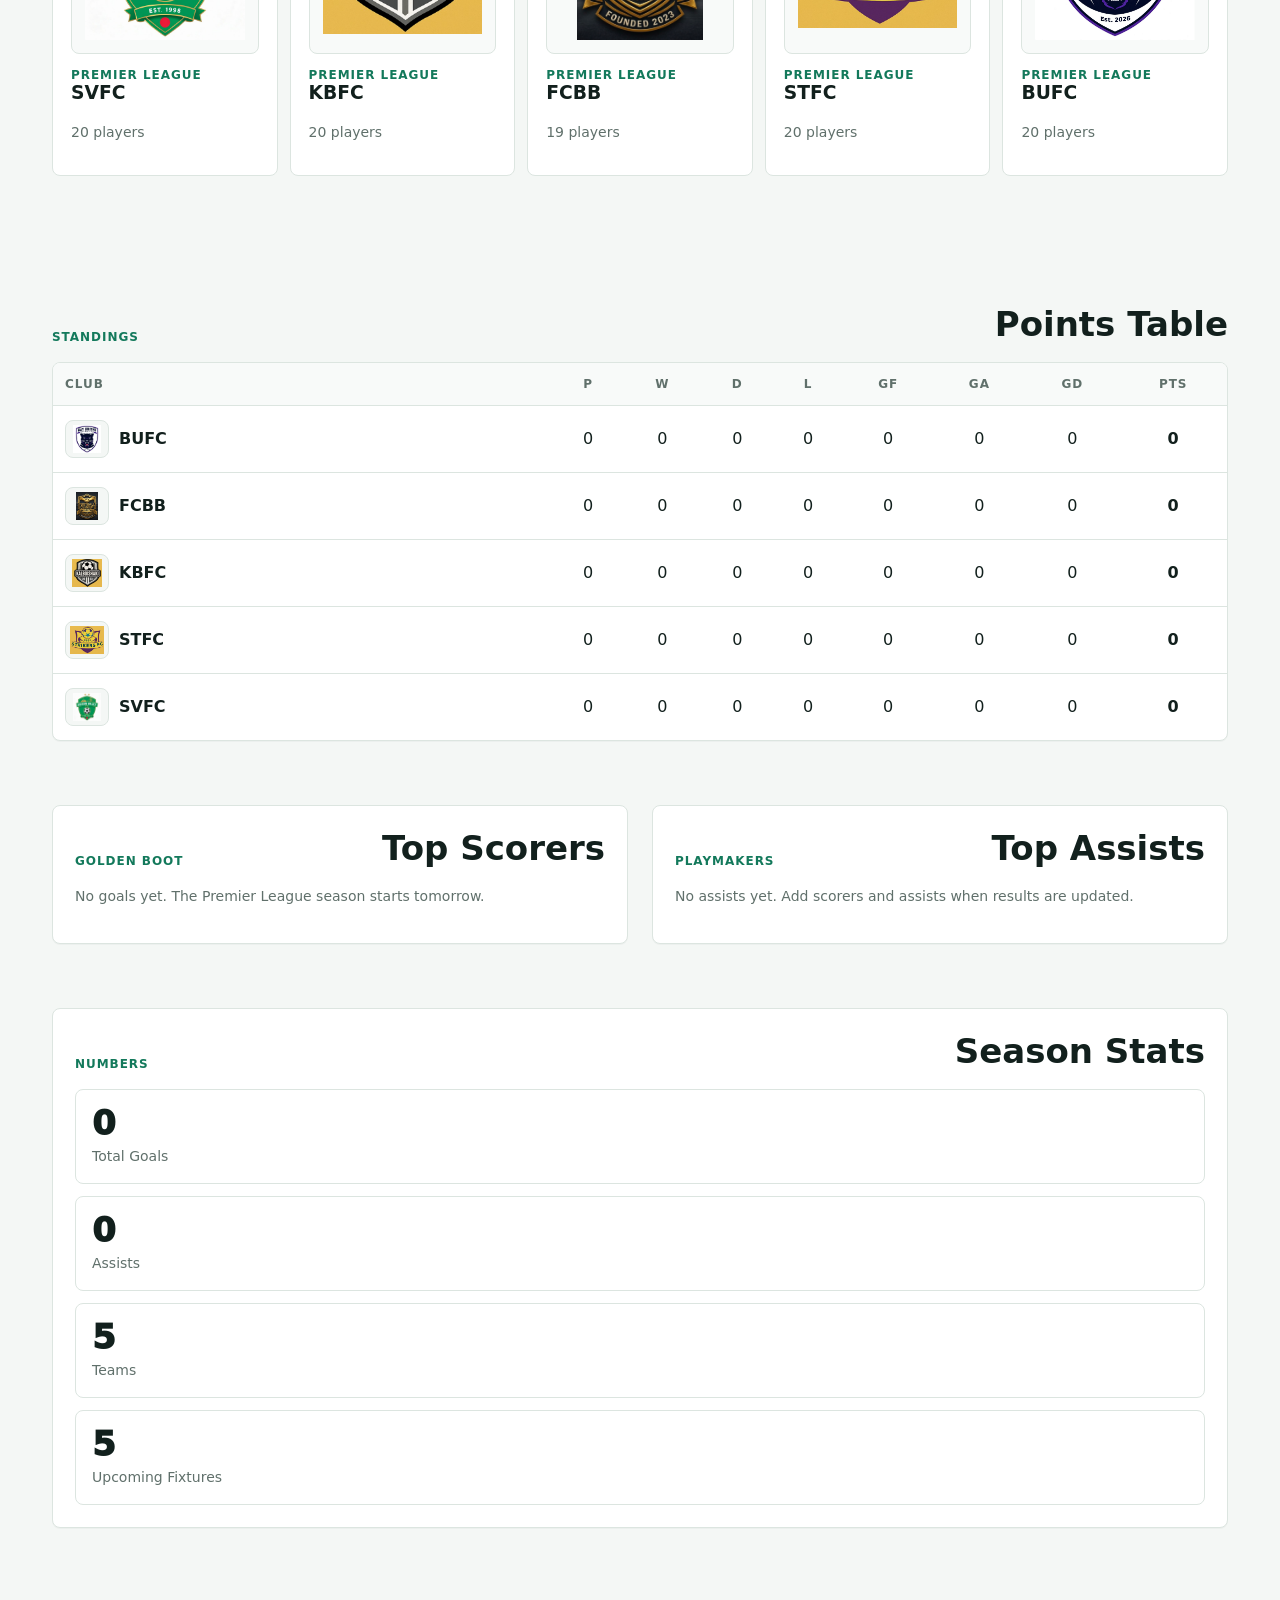
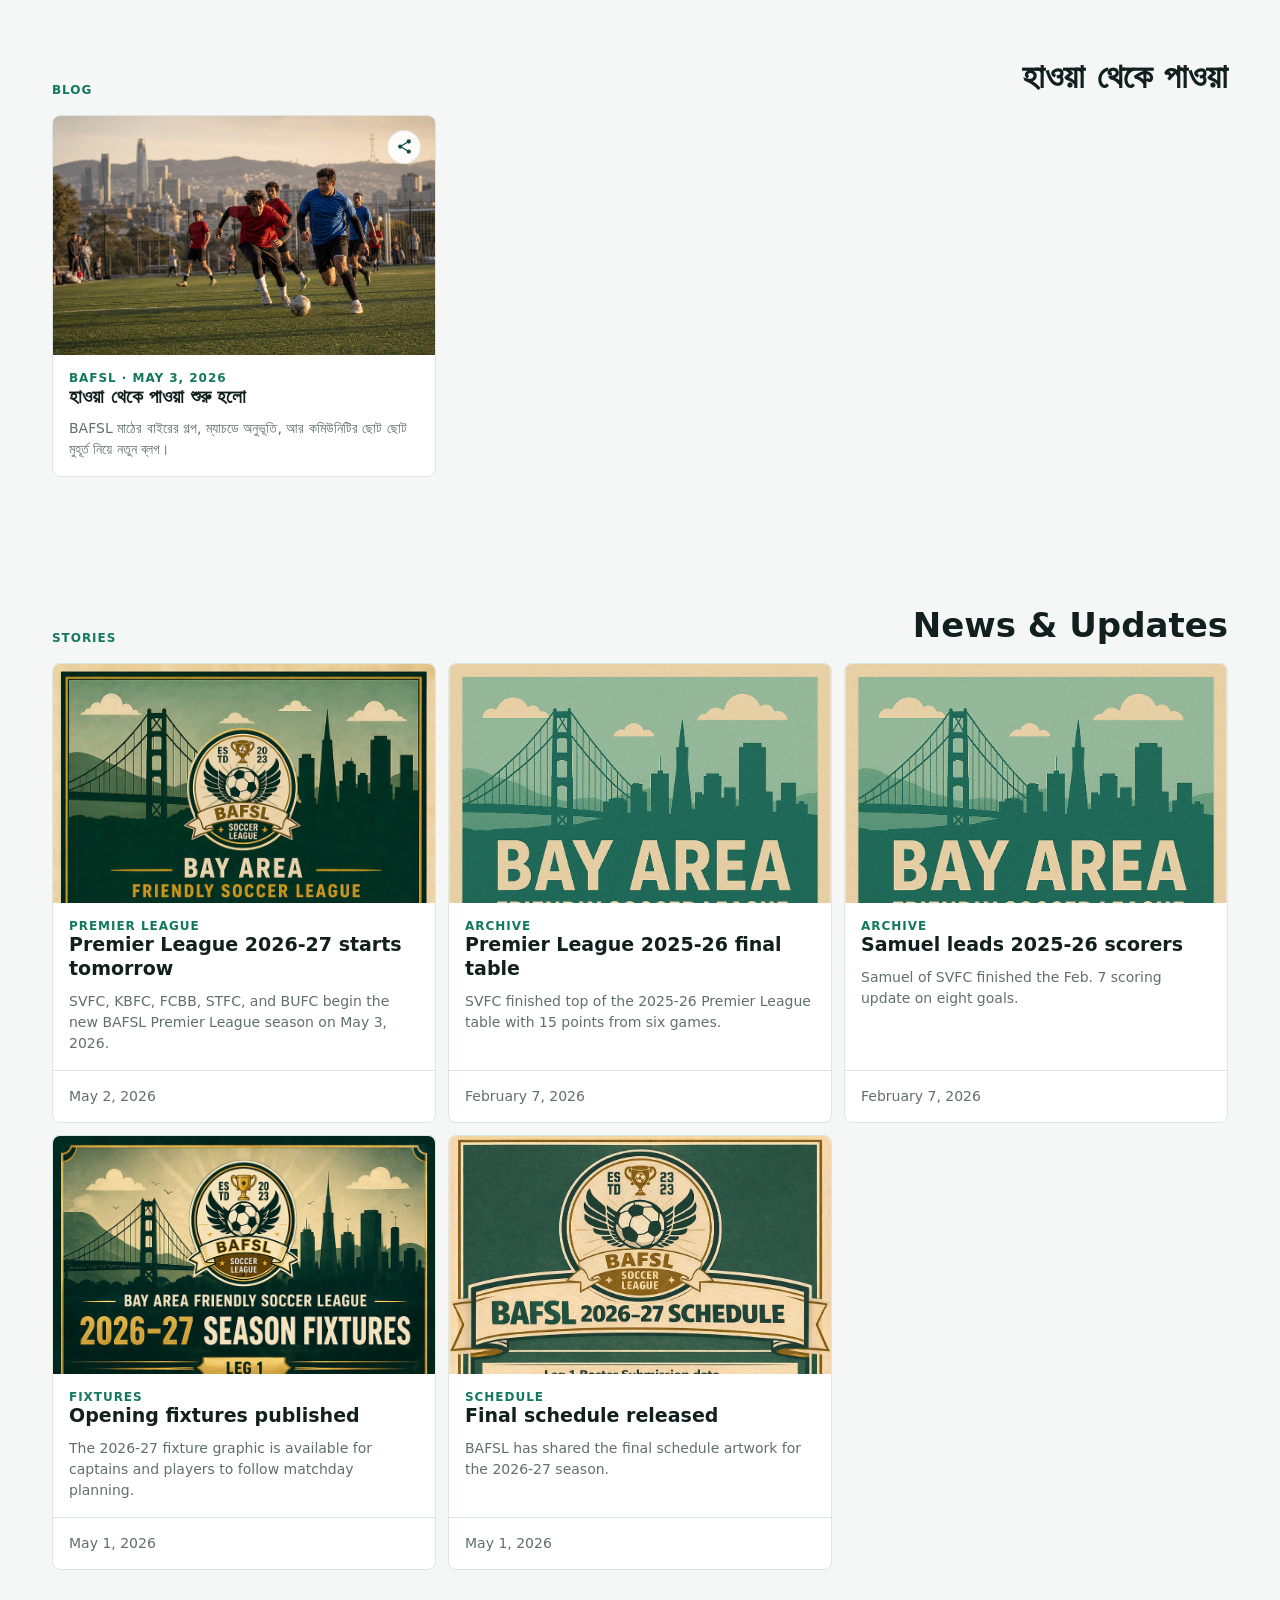
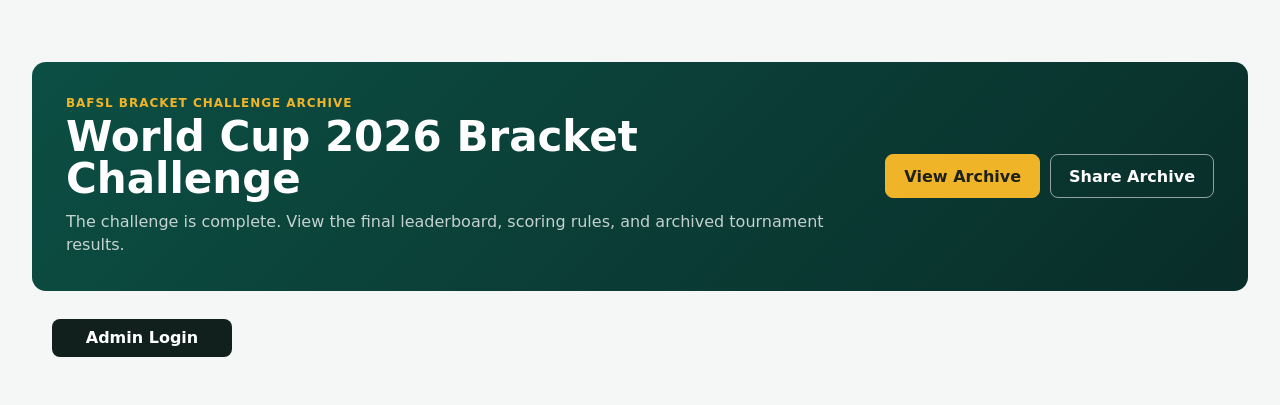
==== commit 1571b124: "Update amateur semifinal fixtures and scoring" ====
--- a/index.html
+++ b/index.html
@@ -183,18 +183,9 @@
             <p class="amateur-note">Only one team is eliminated after the group stage.</p>
           </article>
 
-          <article class="amateur-schedule-card">
+          <article class="amateur-schedule-card is-semifinals">
             <h3>Semi-finals</h3>
-            <div class="amateur-match">
-              <span>Day 4 - Aug 16</span>
-              <strong>Game 6: Rank 1 vs Rank 4</strong>
-              <small>6:10pm - 7:50pm at FO</small>
-            </div>
-            <div class="amateur-match">
-              <span>Day 4 - Aug 16</span>
-              <strong>Game 7: Rank 2 vs Rank 3</strong>
-              <small>8:00pm - 10:00pm at FO</small>
-            </div>
+            <div class="amateur-public-match-list" id="amateurPublicSemiFinalList"></div>
           </article>
 
           <article class="amateur-schedule-card">
@@ -751,7 +742,7 @@
               Goals, Assists & Cards
               <textarea name="events" rows="6" placeholder="One event per line: Type, Team, Player, Assist&#10;Examples:&#10;goal, Nandonik, Samuel, Atiq Islam&#10;yellow, Ekattor FC, Player Name&#10;red, Joddha, Player Name"></textarea>
             </label>
-            <button class="primary-action full" type="submit">Update Group Match</button>
+            <button class="primary-action full" type="submit">Update Match</button>
           </form>
           <p class="admin-hint">Use goal, yellow, or red followed by team and player. Add the assist as the fourth value for goals.</p>
 
--- a/styles.css
+++ b/styles.css
@@ -835,6 +835,10 @@
 
 .amateur-schedule-card.is-group {
   grid-column: 1 / -1;
+}
+
+.amateur-schedule-card.is-semifinals {
+  grid-column: span 2;
 }
 
 .amateur-public-match-list {
@@ -2731,6 +2735,10 @@
     grid-template-columns: 1fr;
   }
 
+  .amateur-schedule-card.is-semifinals {
+    grid-column: auto;
+  }
+
   .amateur-hero {
     align-items: stretch;
     flex-direction: column;
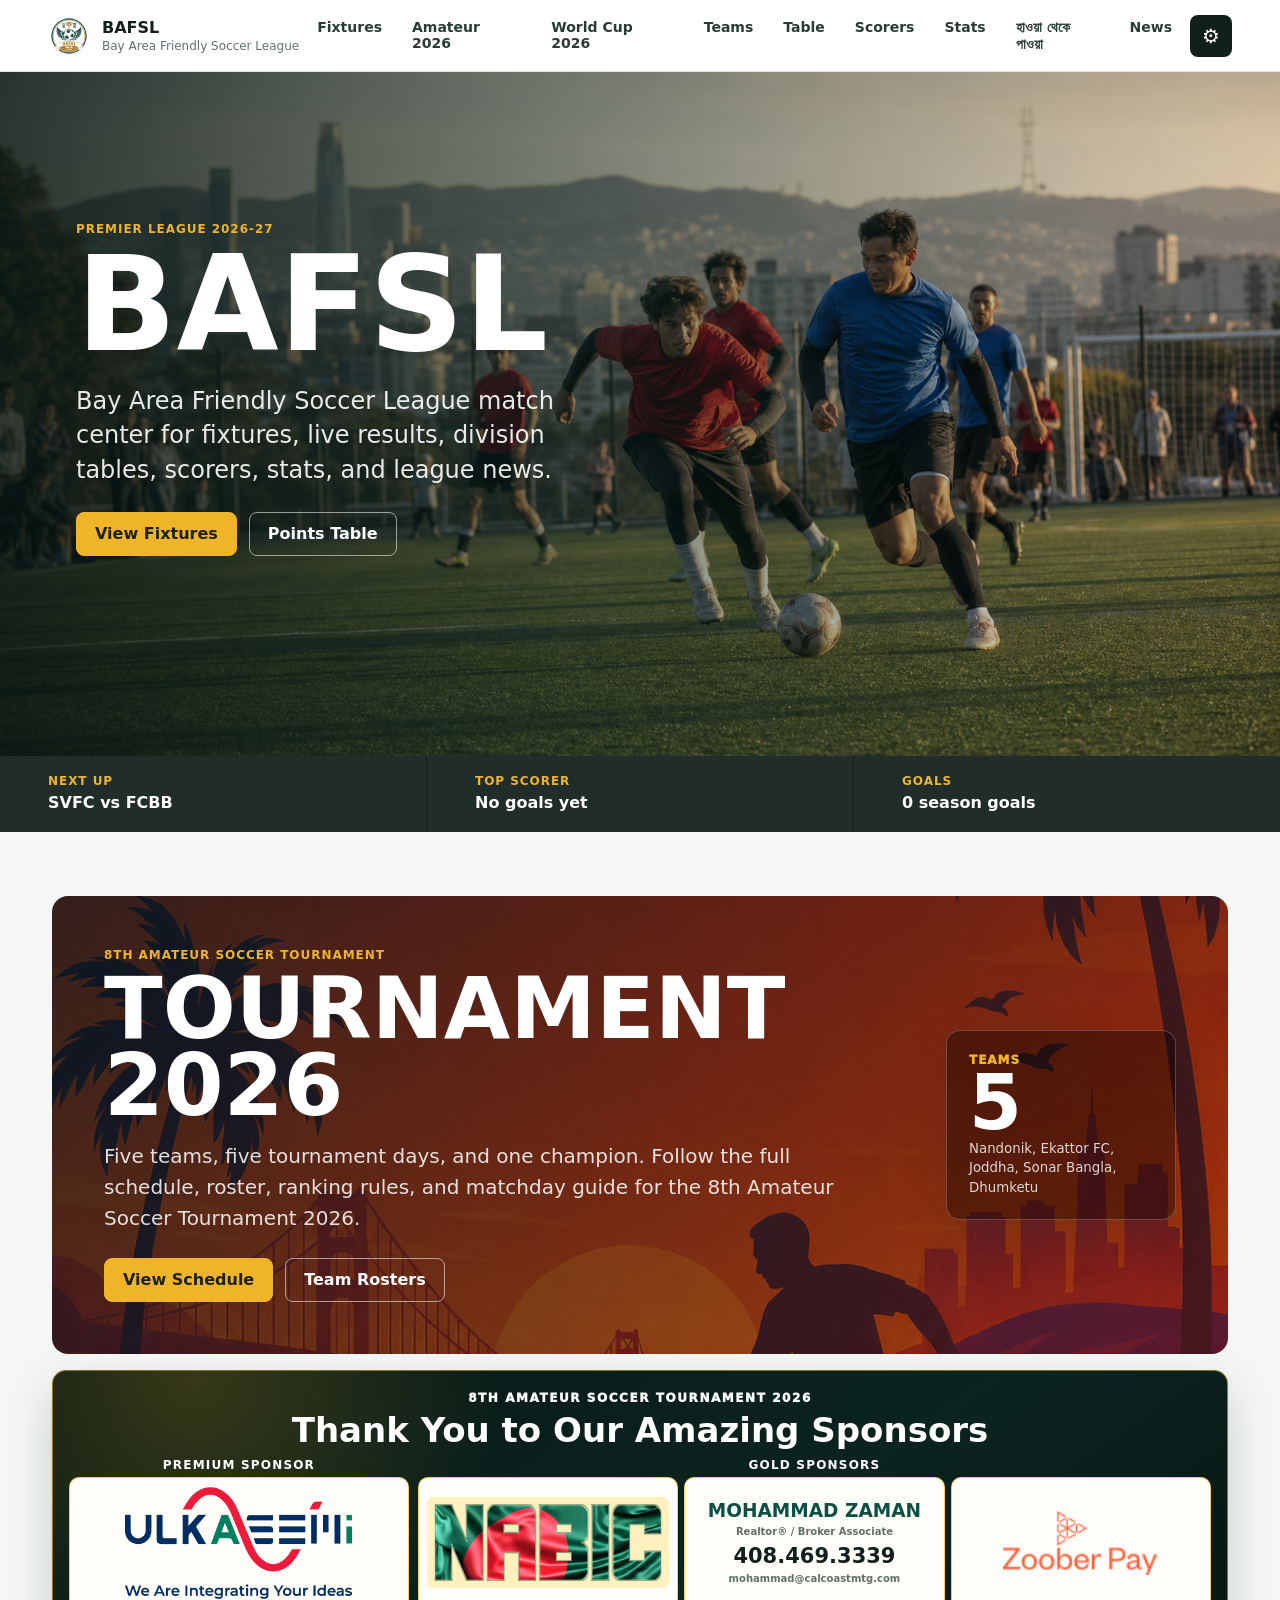
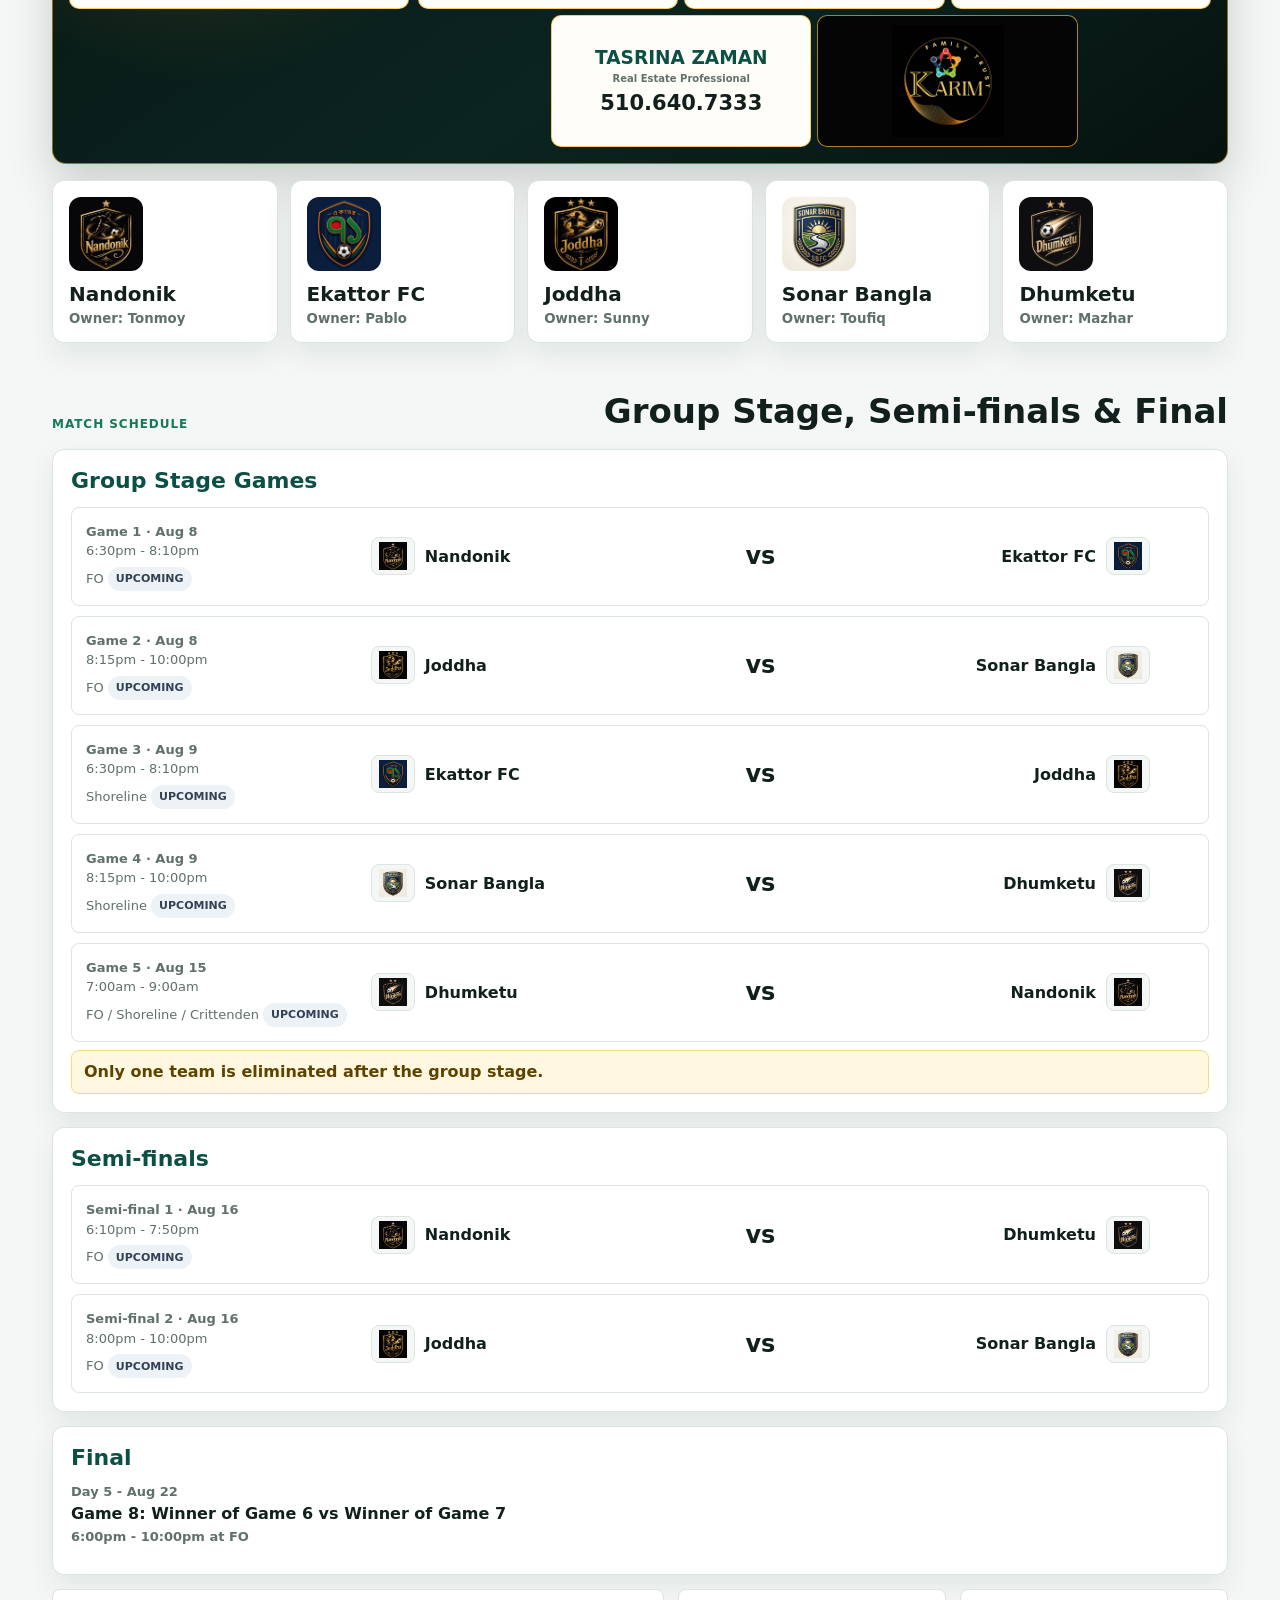
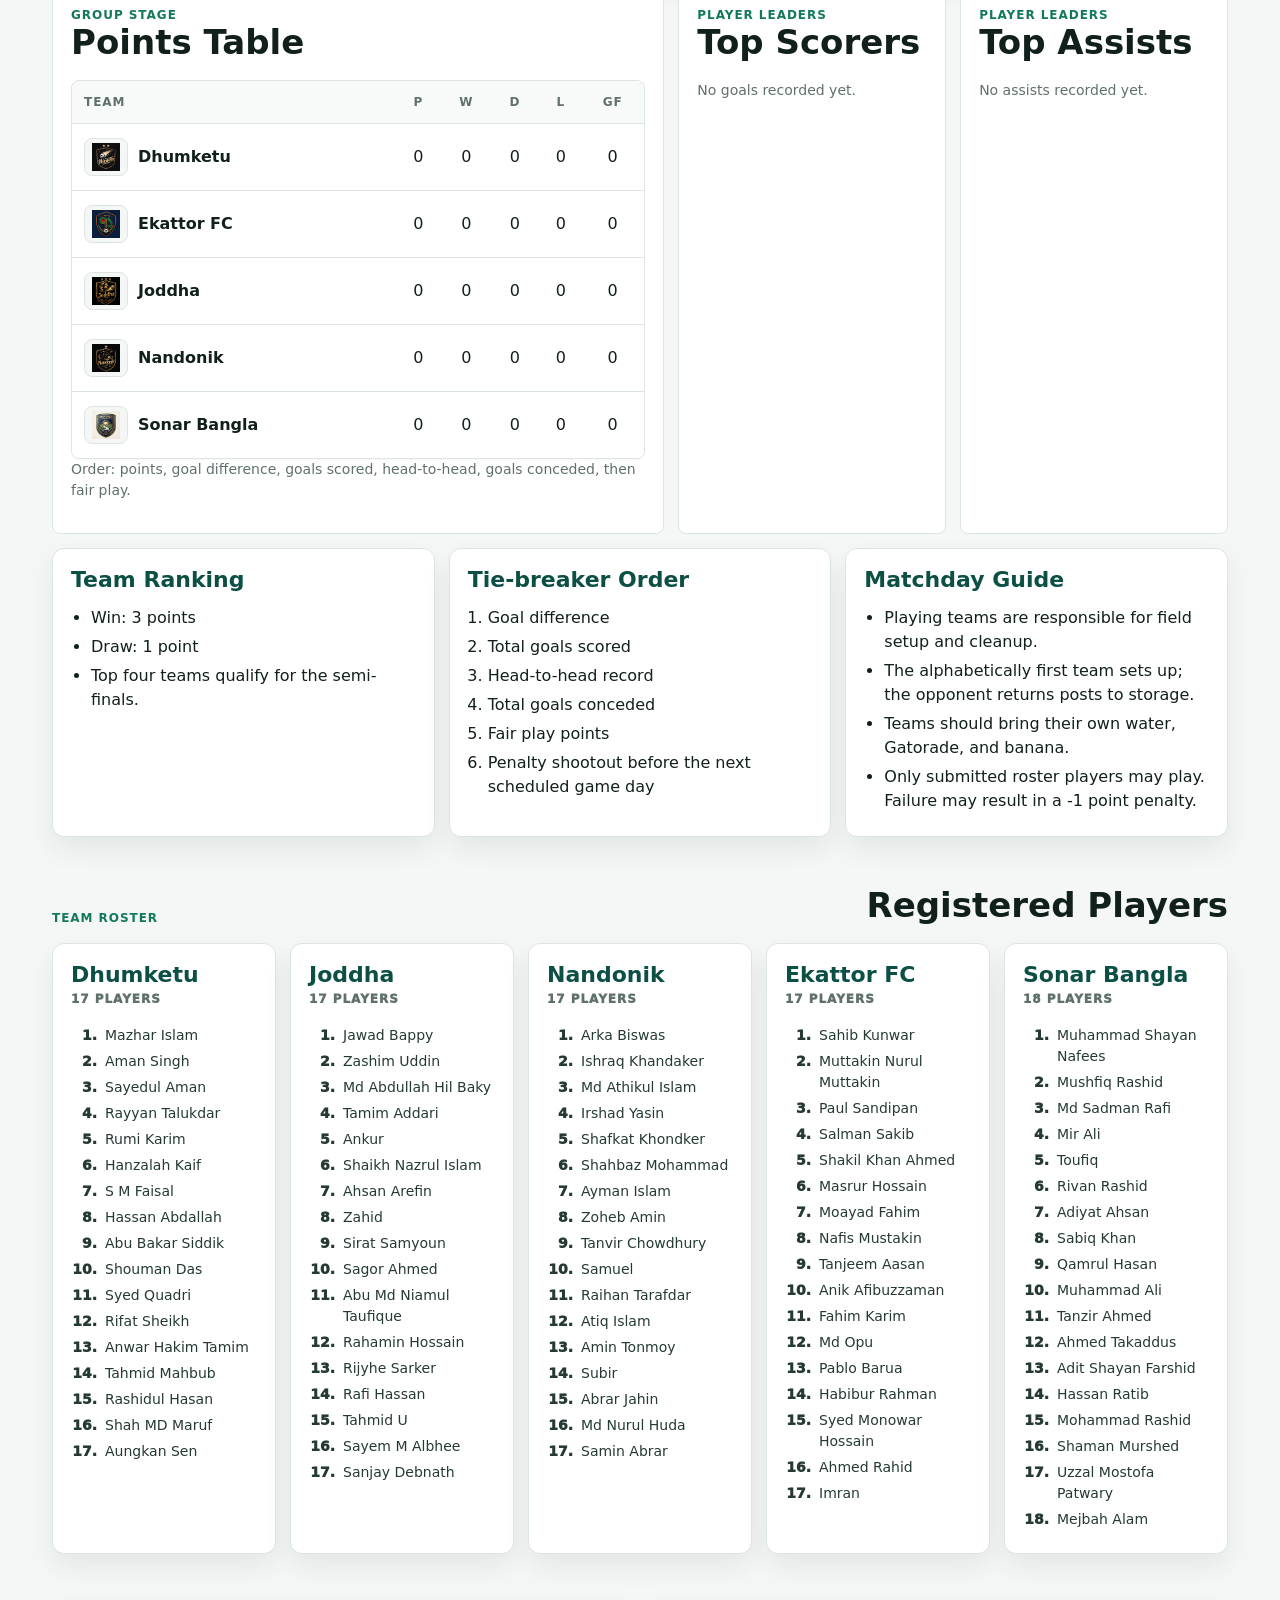
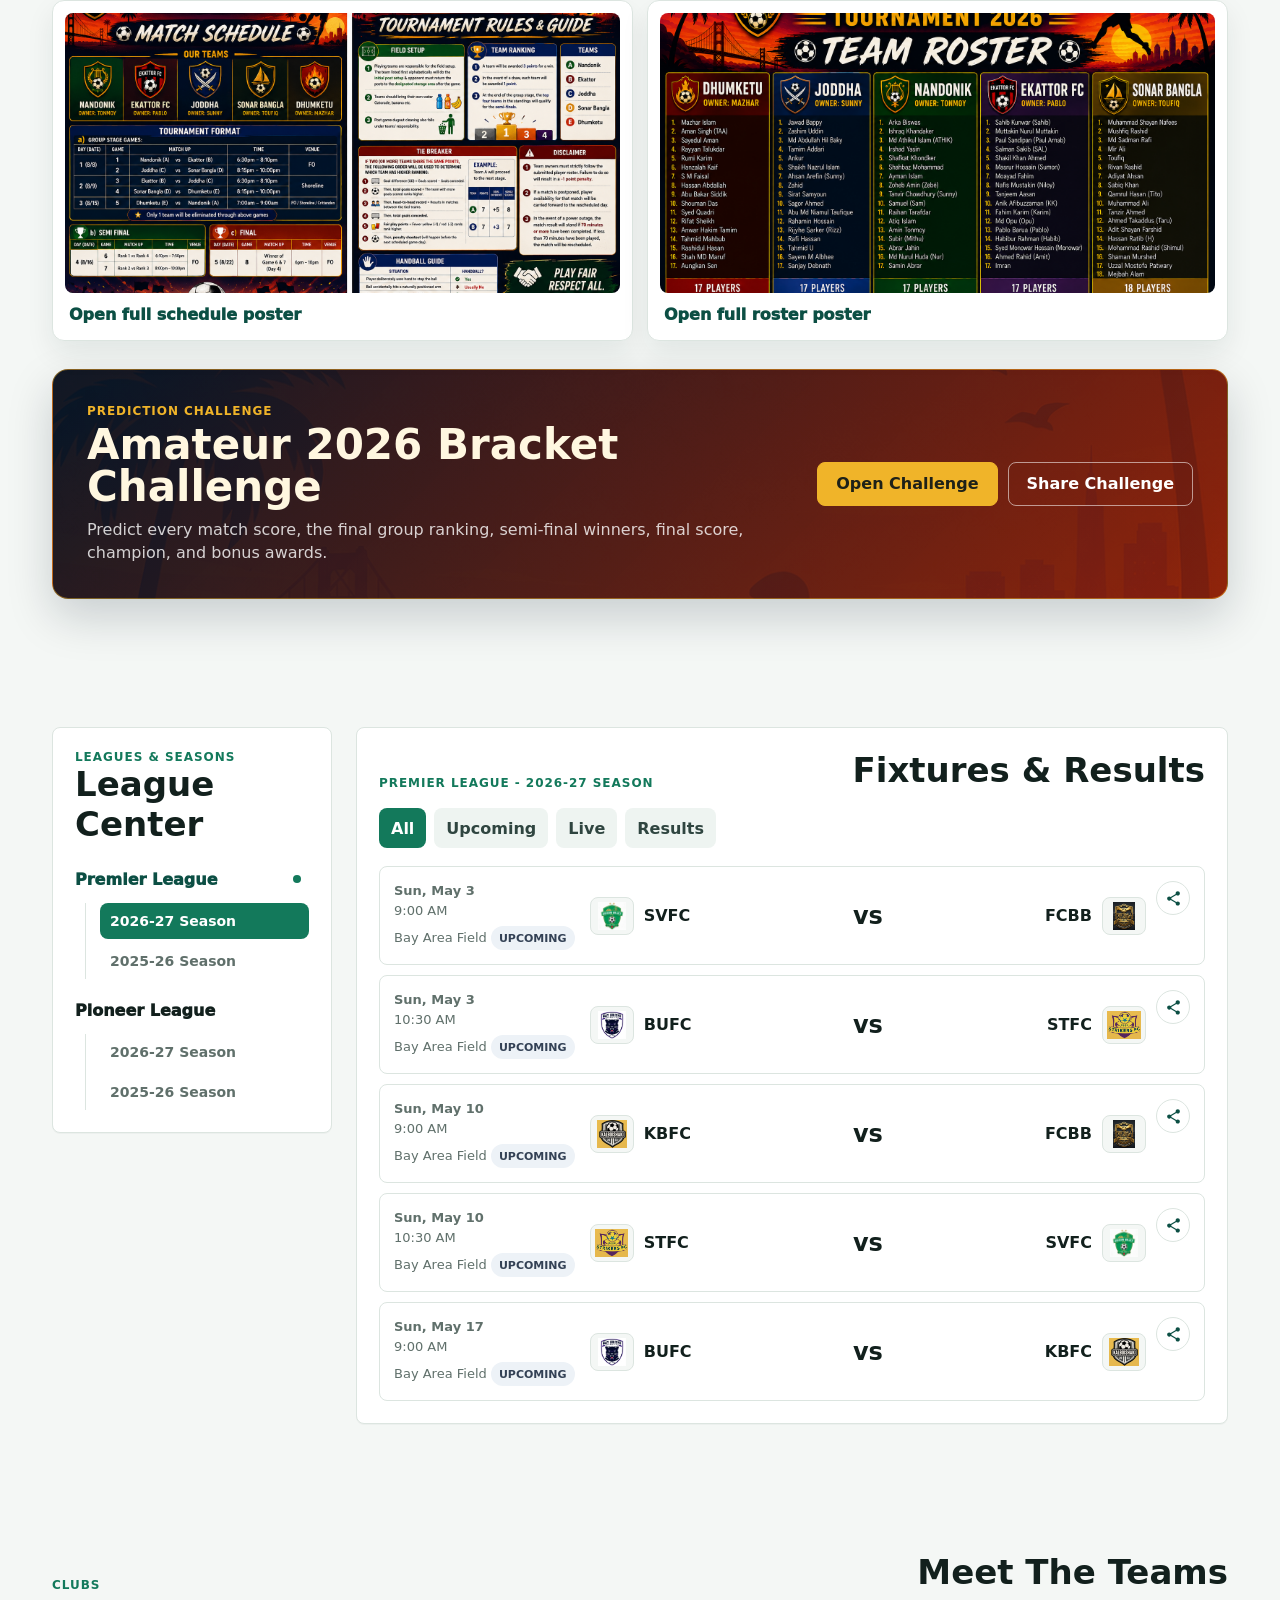
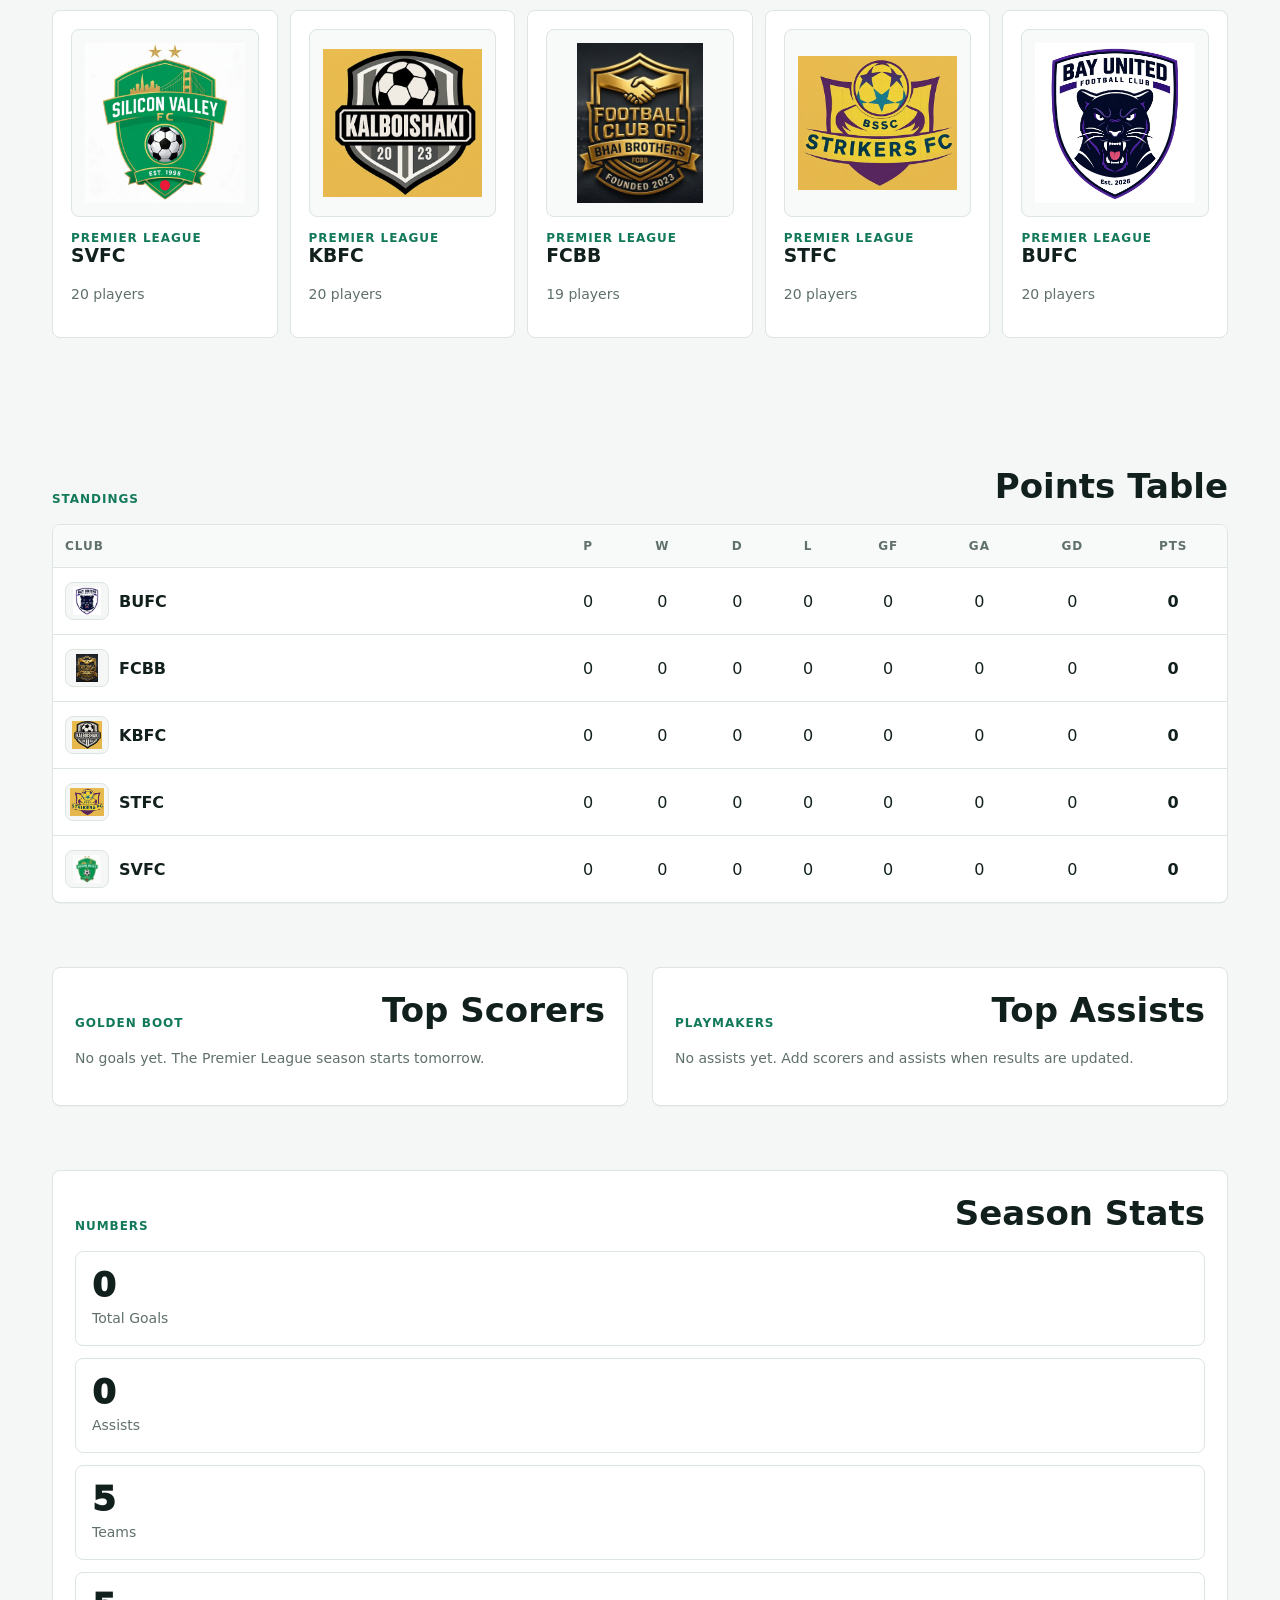
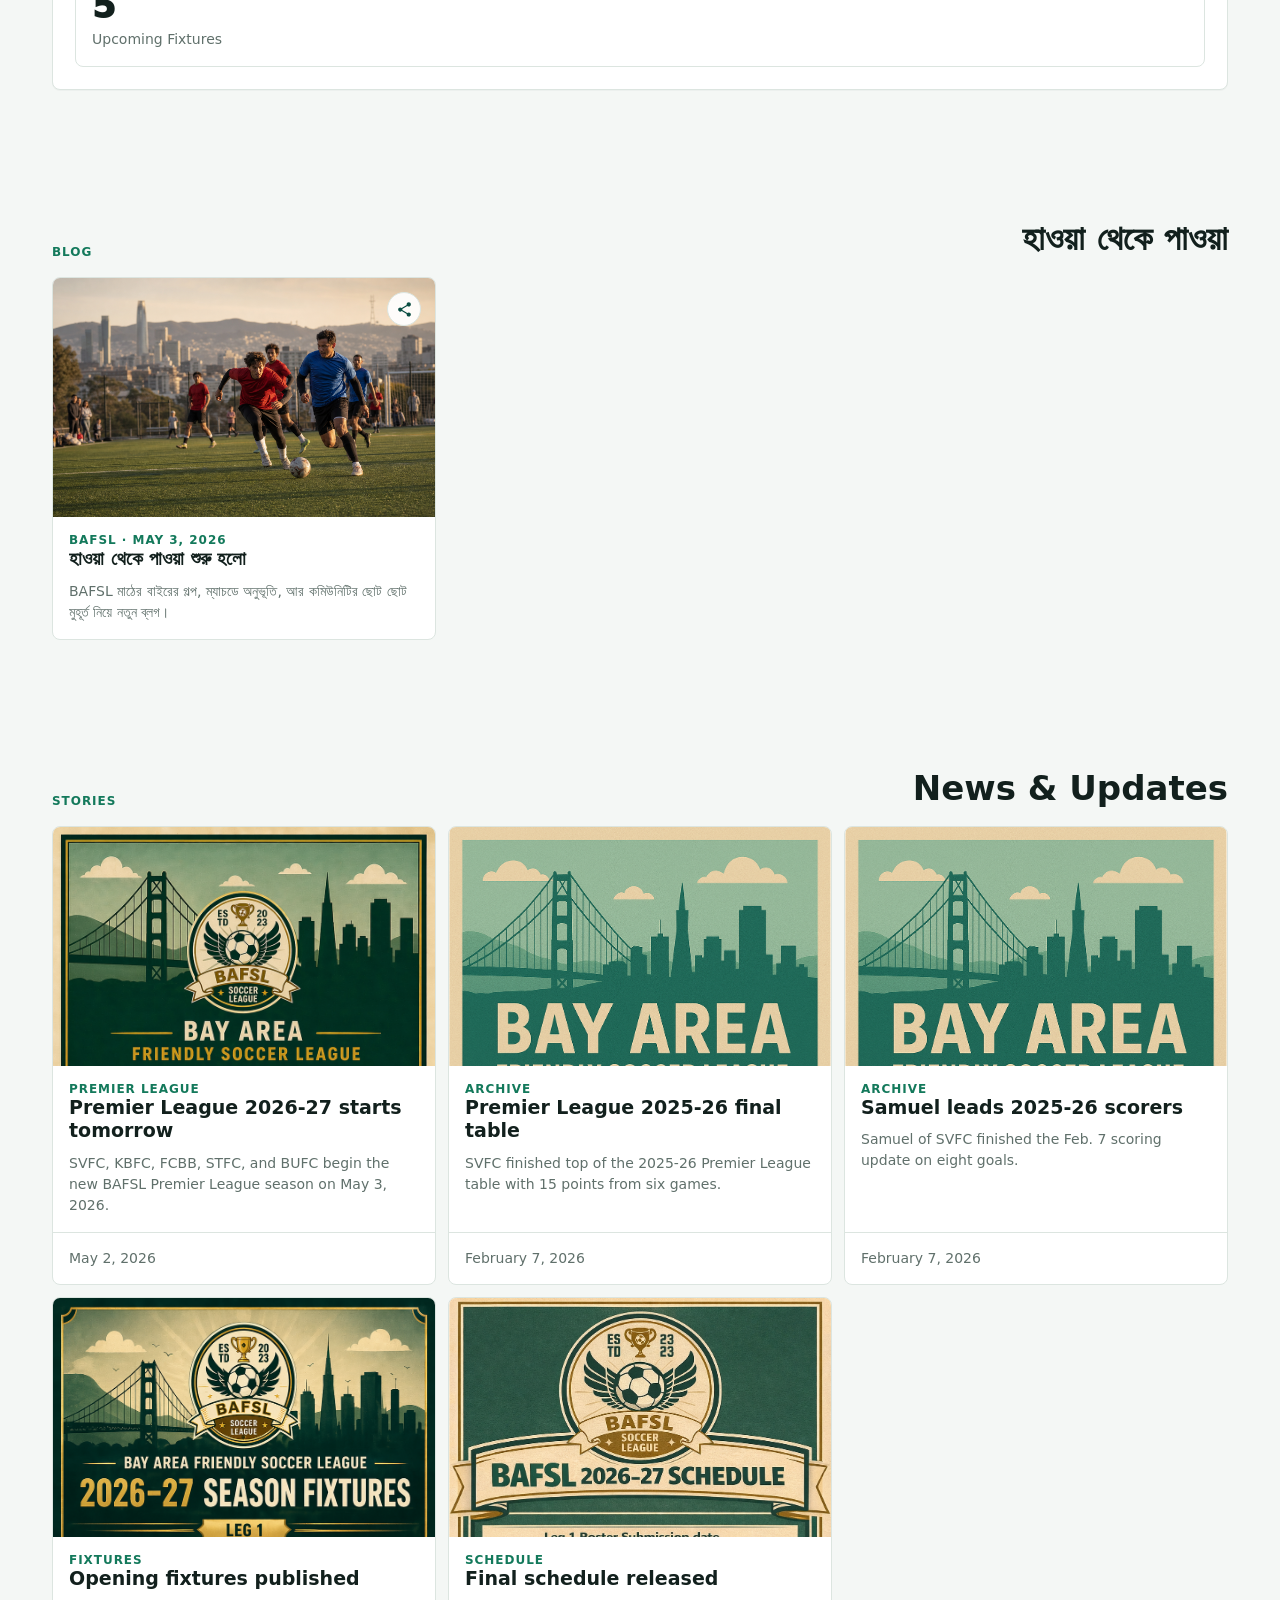
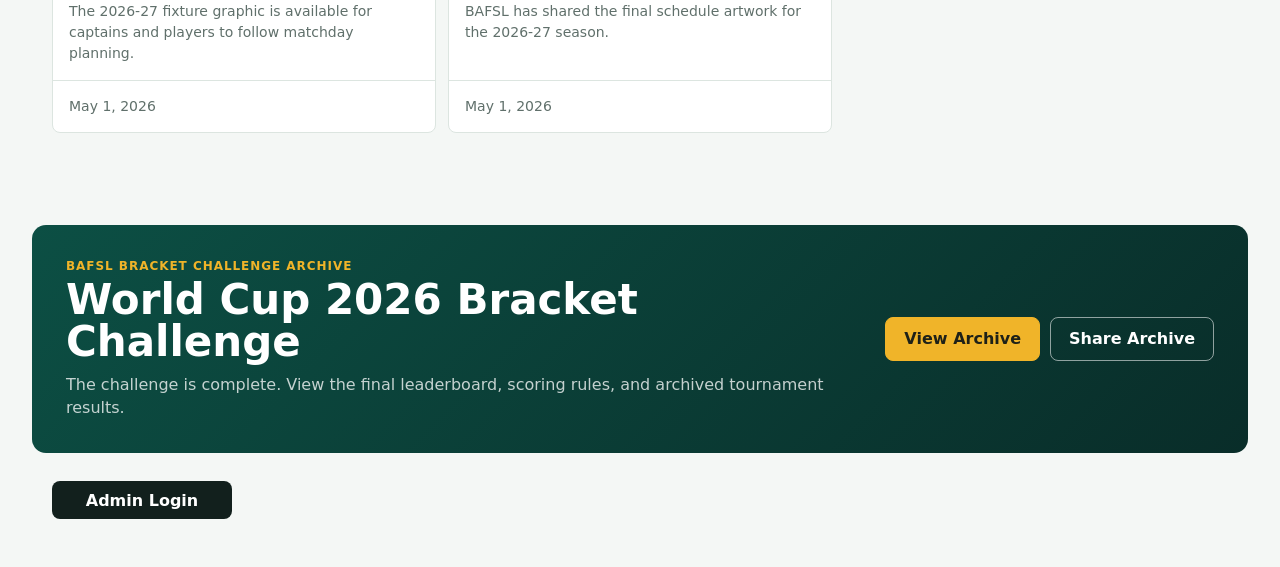
==== commit 58864af2: "Expand amateur knockout schedule layout" ====
--- a/index.html
+++ b/index.html
@@ -188,7 +188,7 @@
             <div class="amateur-public-match-list" id="amateurPublicSemiFinalList"></div>
           </article>
 
-          <article class="amateur-schedule-card">
+          <article class="amateur-schedule-card is-final">
             <h3>Final</h3>
             <div class="amateur-match">
               <span>Day 5 - Aug 22</span>
--- a/styles.css
+++ b/styles.css
@@ -837,8 +837,9 @@
   grid-column: 1 / -1;
 }
 
-.amateur-schedule-card.is-semifinals {
-  grid-column: span 2;
+.amateur-schedule-card.is-semifinals,
+.amateur-schedule-card.is-final {
+  grid-column: 1 / -1;
 }
 
 .amateur-public-match-list {
@@ -2735,7 +2736,8 @@
     grid-template-columns: 1fr;
   }
 
-  .amateur-schedule-card.is-semifinals {
+  .amateur-schedule-card.is-semifinals,
+  .amateur-schedule-card.is-final {
     grid-column: auto;
   }
 
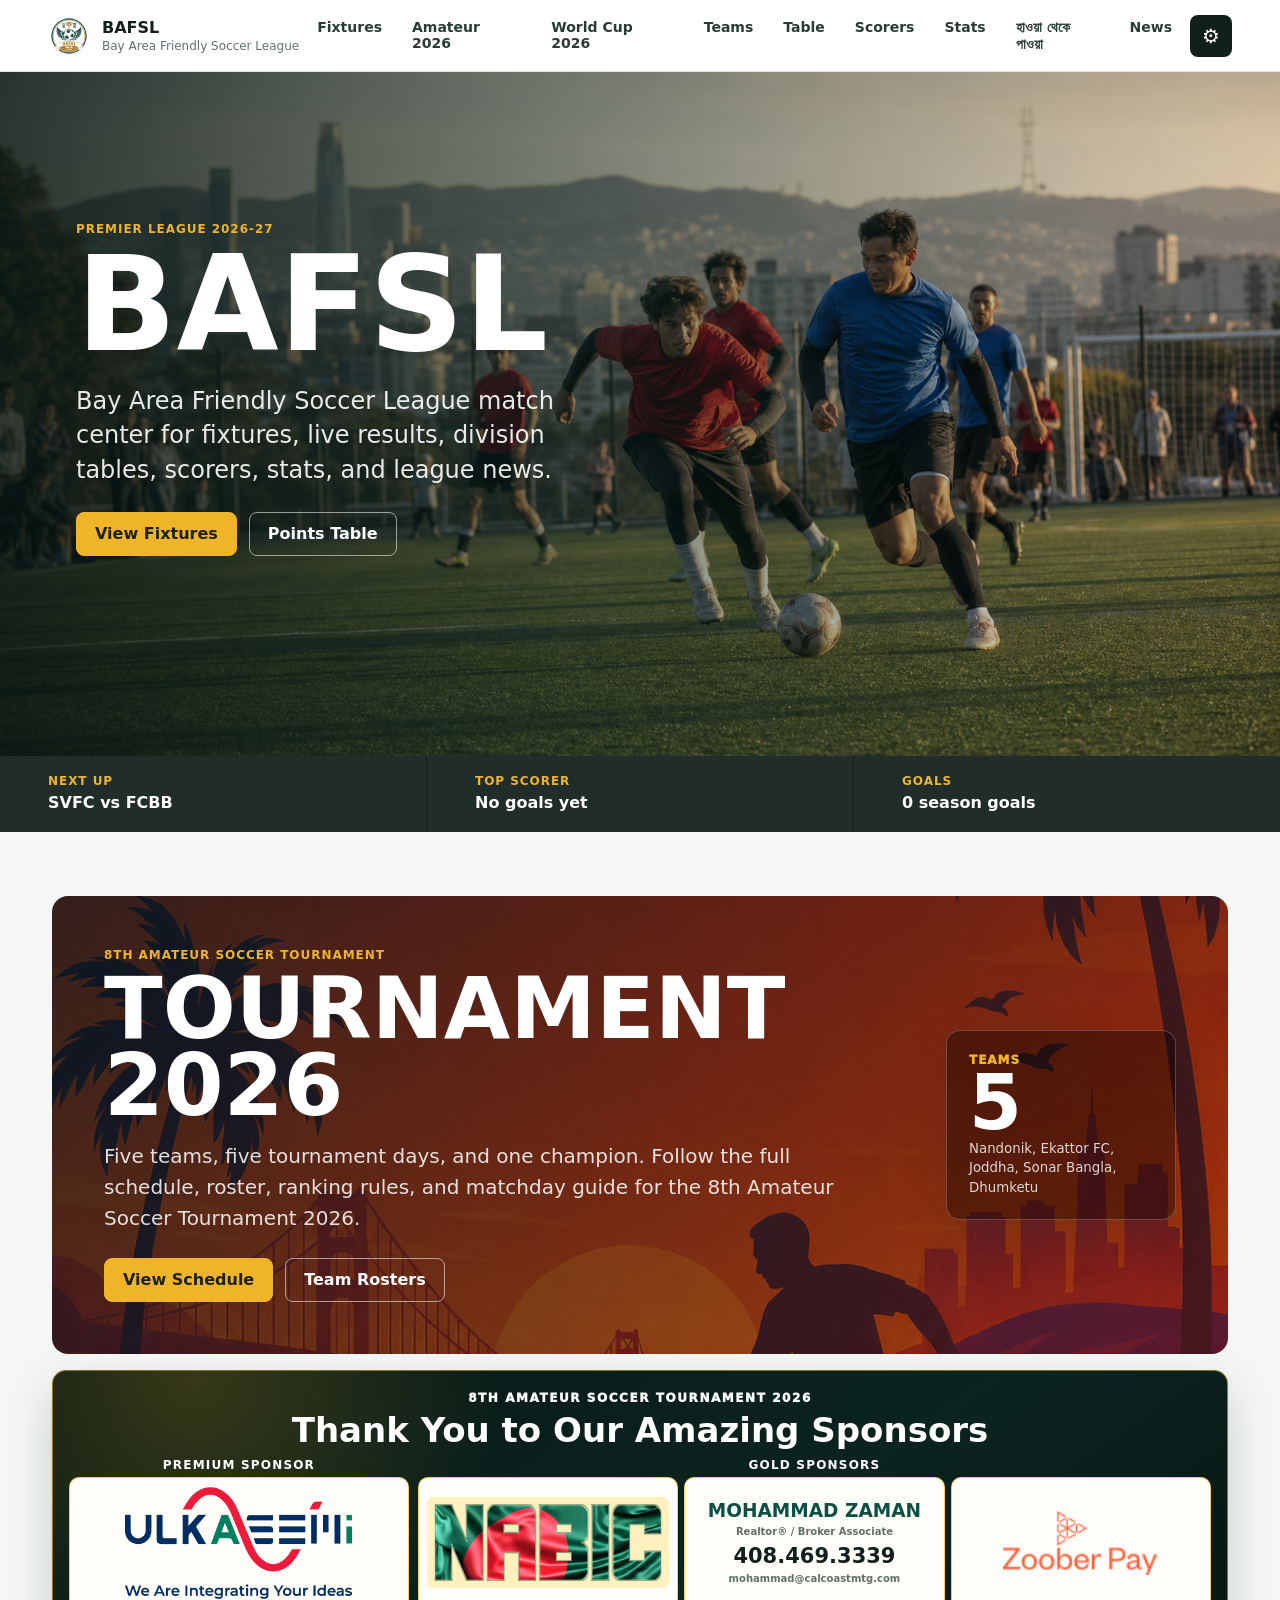
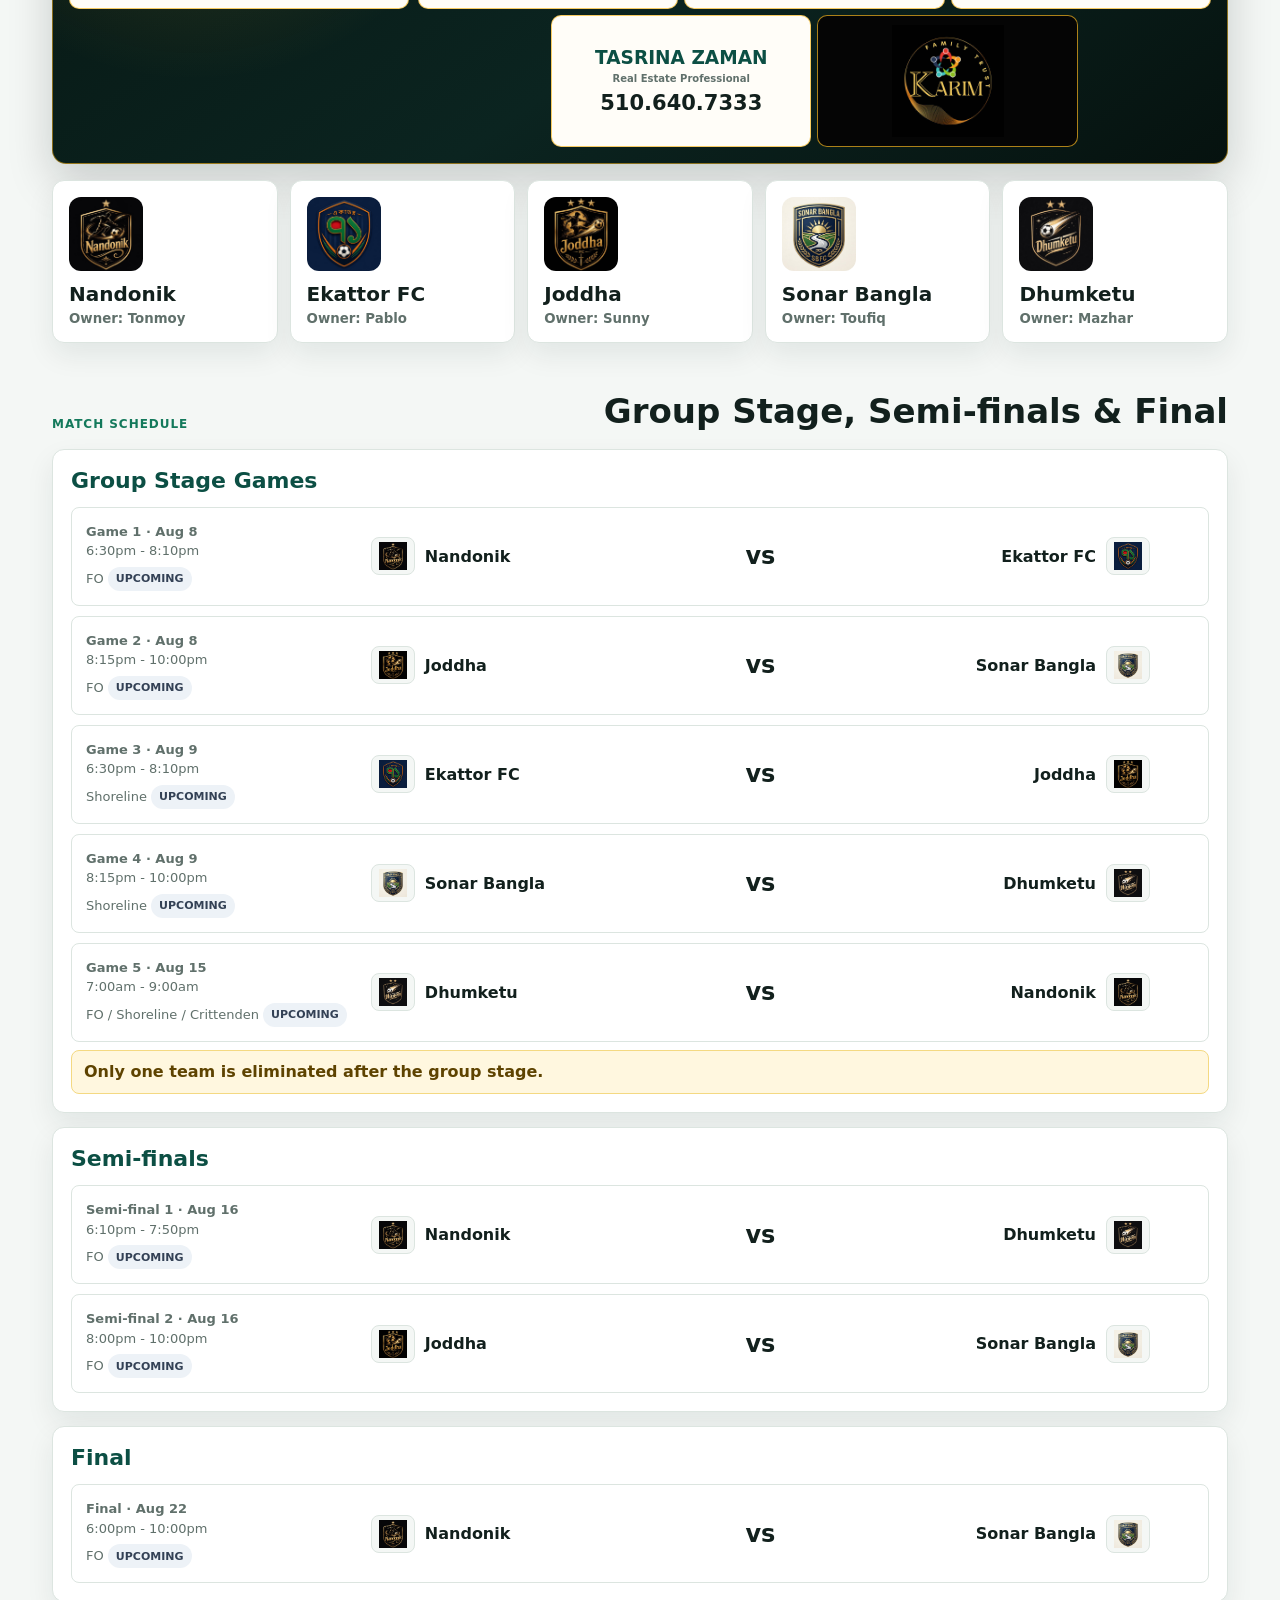
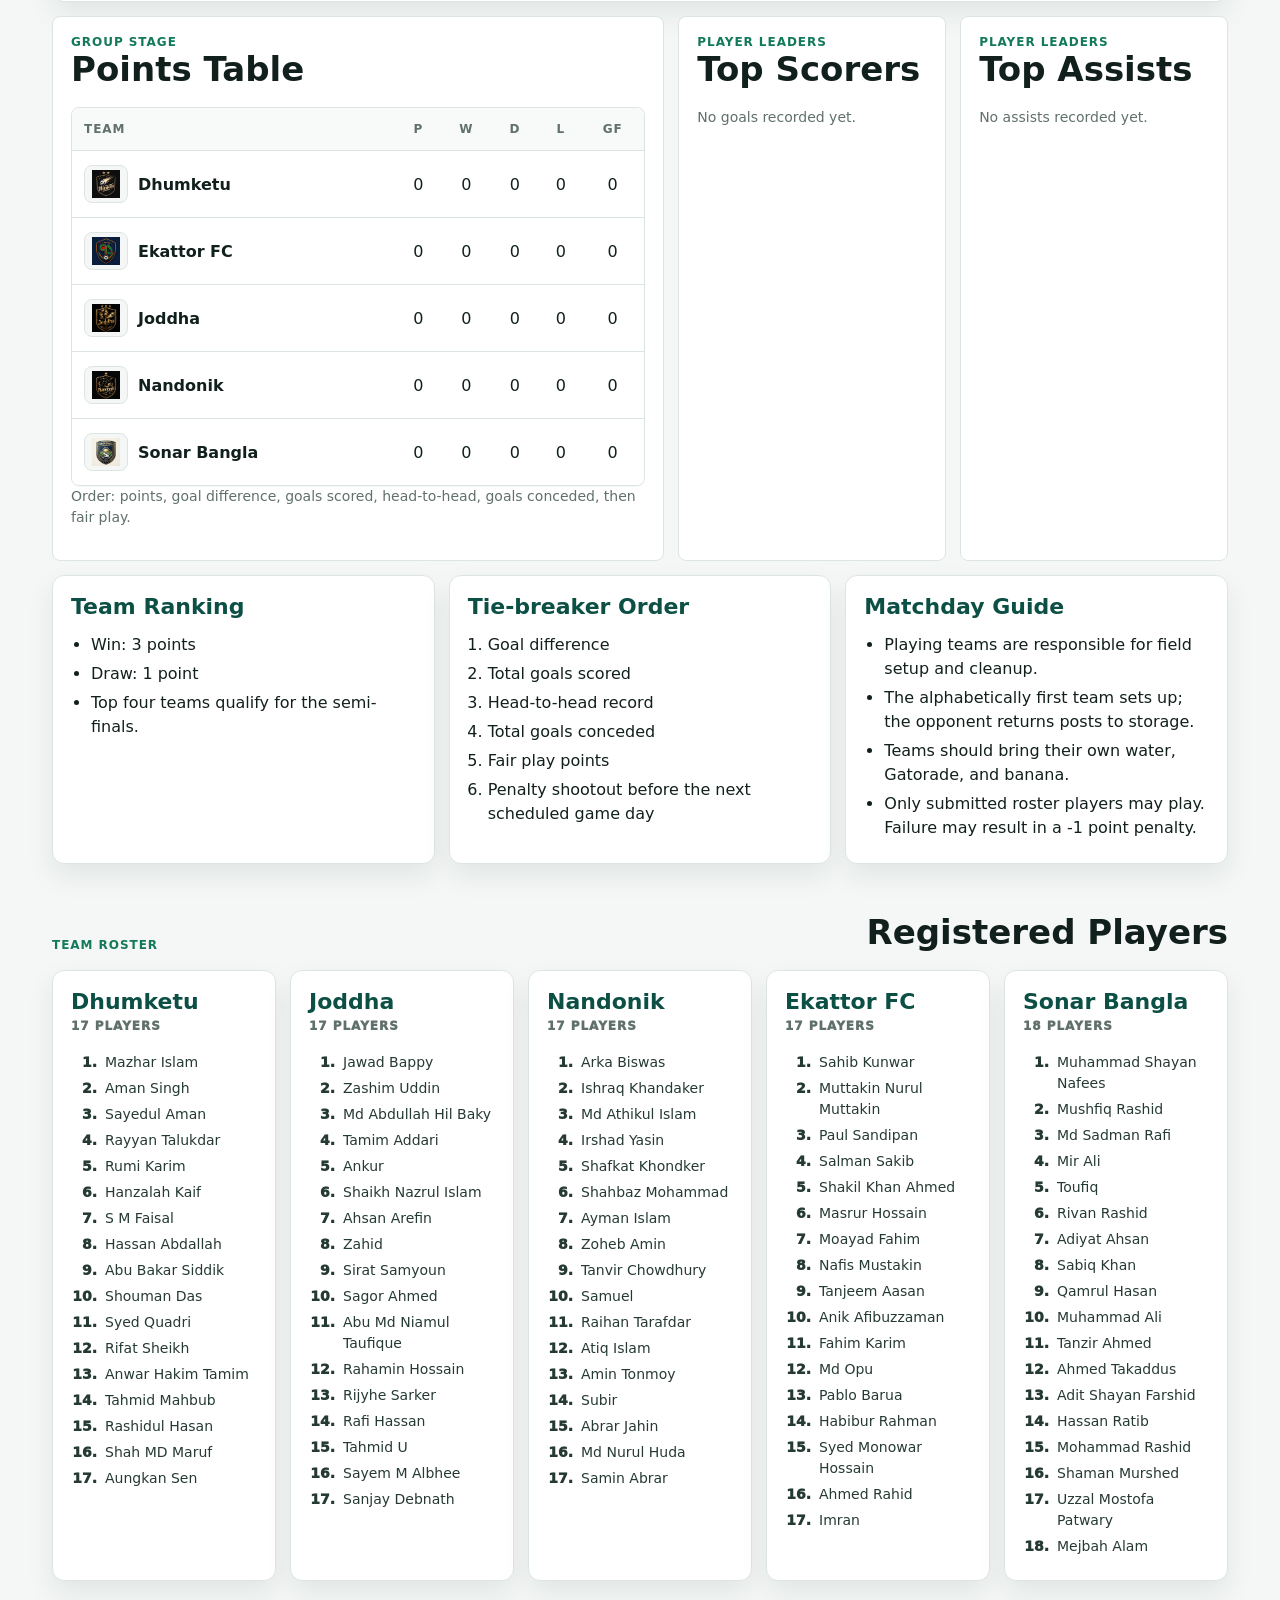
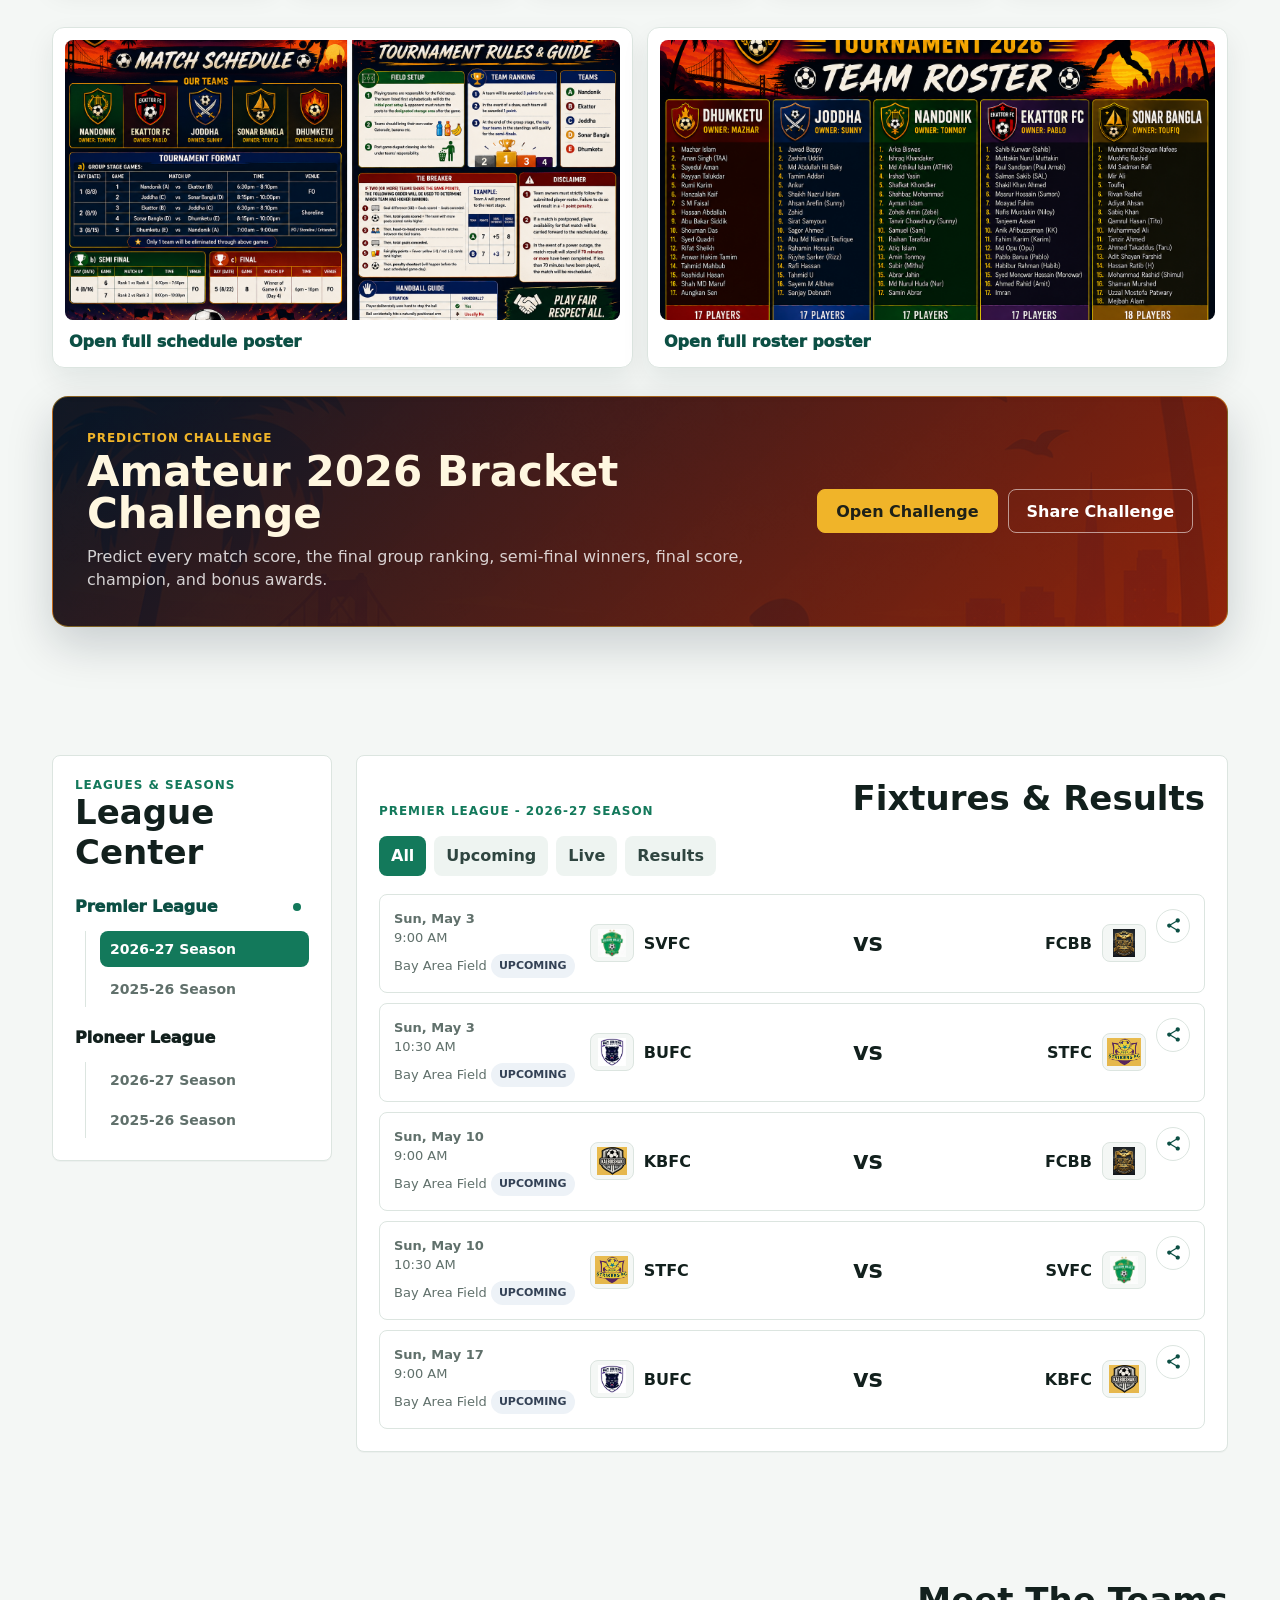
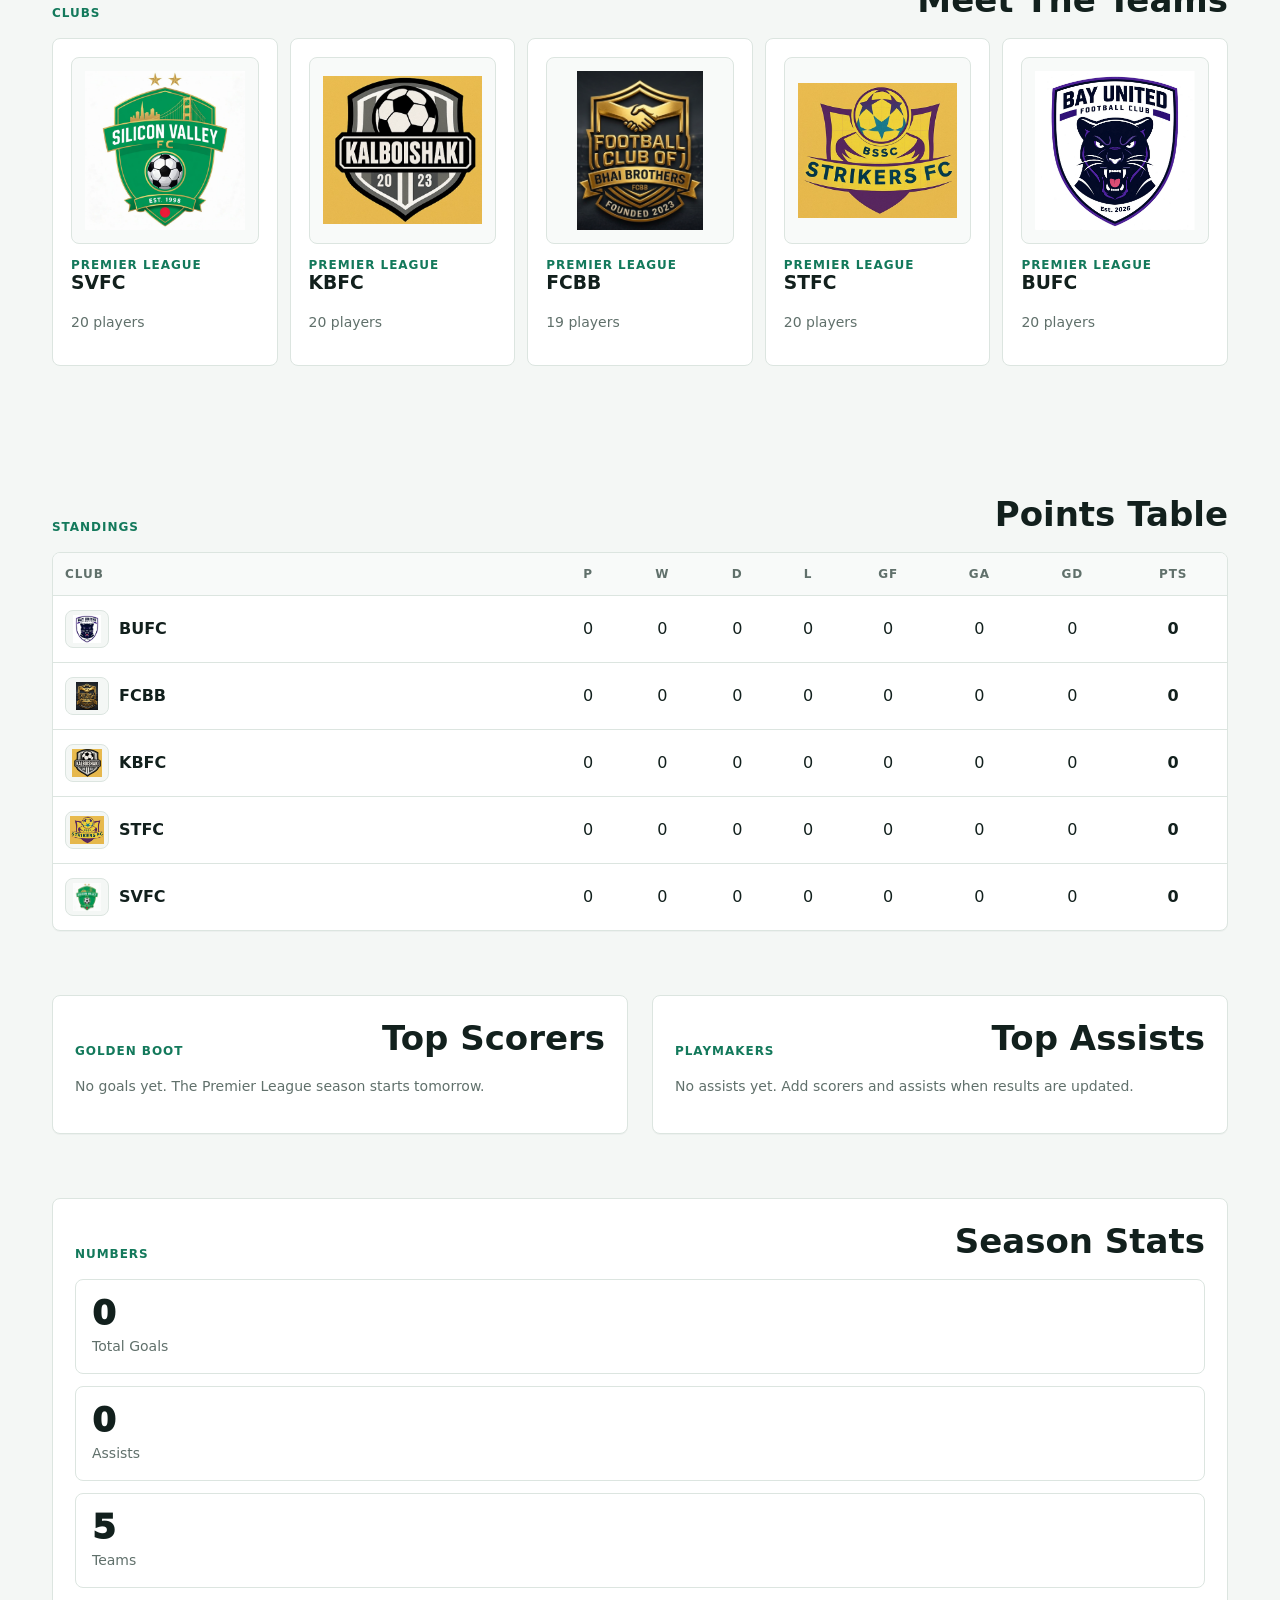
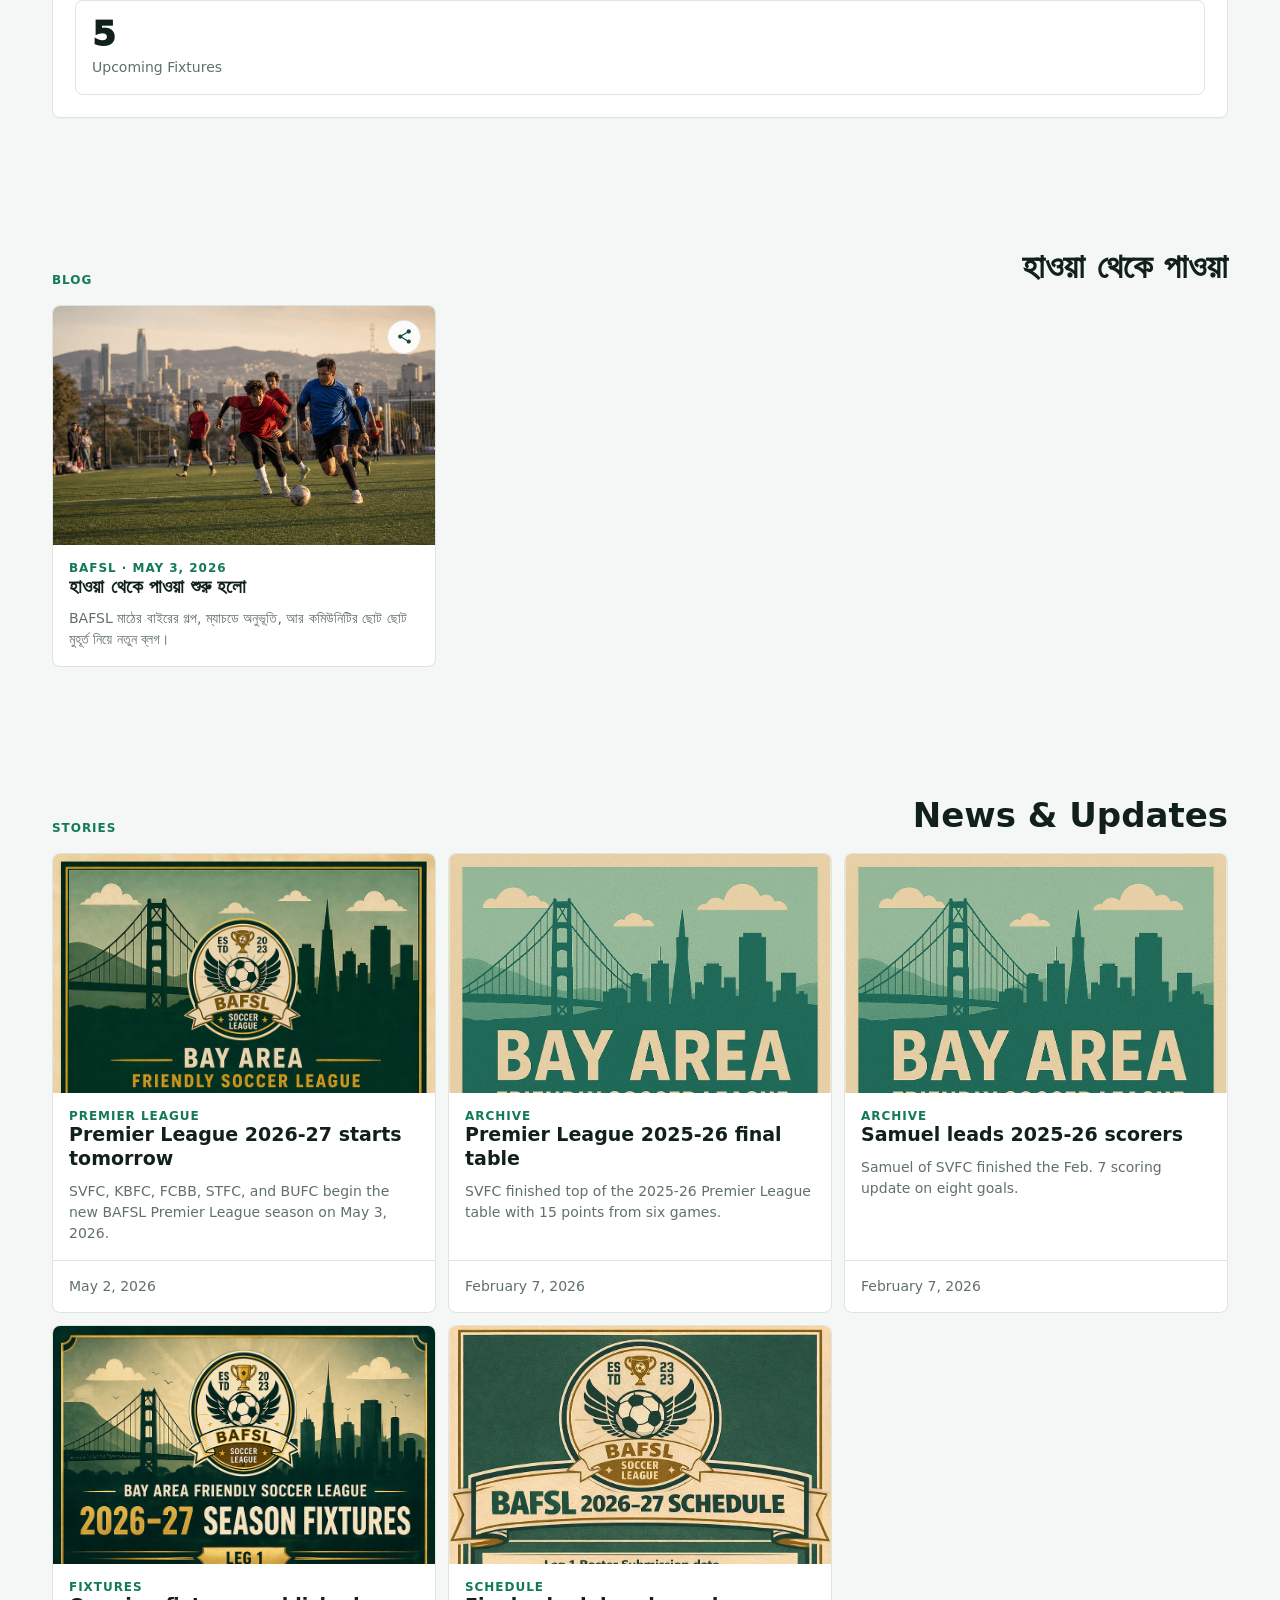
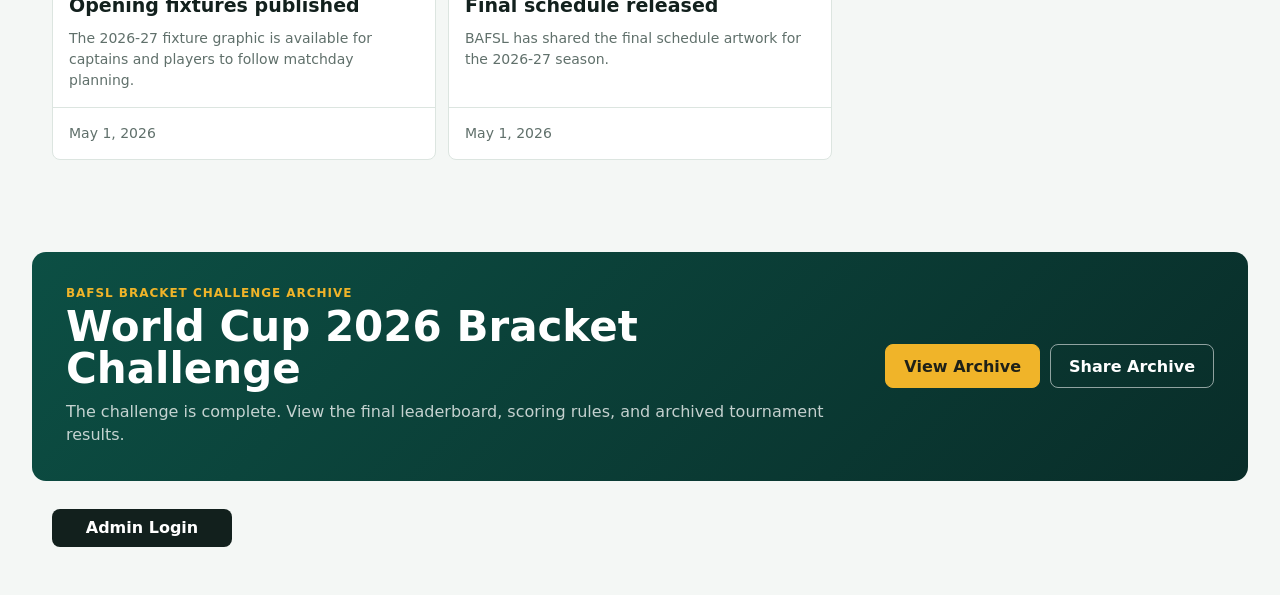
==== commit 56c1a793: "Add amateur final scoring and tournament stats" ====
--- a/index.html
+++ b/index.html
@@ -190,11 +190,7 @@
 
           <article class="amateur-schedule-card is-final">
             <h3>Final</h3>
-            <div class="amateur-match">
-              <span>Day 5 - Aug 22</span>
-              <strong>Game 8: Winner of Game 6 vs Winner of Game 7</strong>
-              <small>6:00pm - 10:00pm at FO</small>
-            </div>
+            <div class="amateur-public-match-list" id="amateurPublicFinalList"></div>
           </article>
         </div>
 
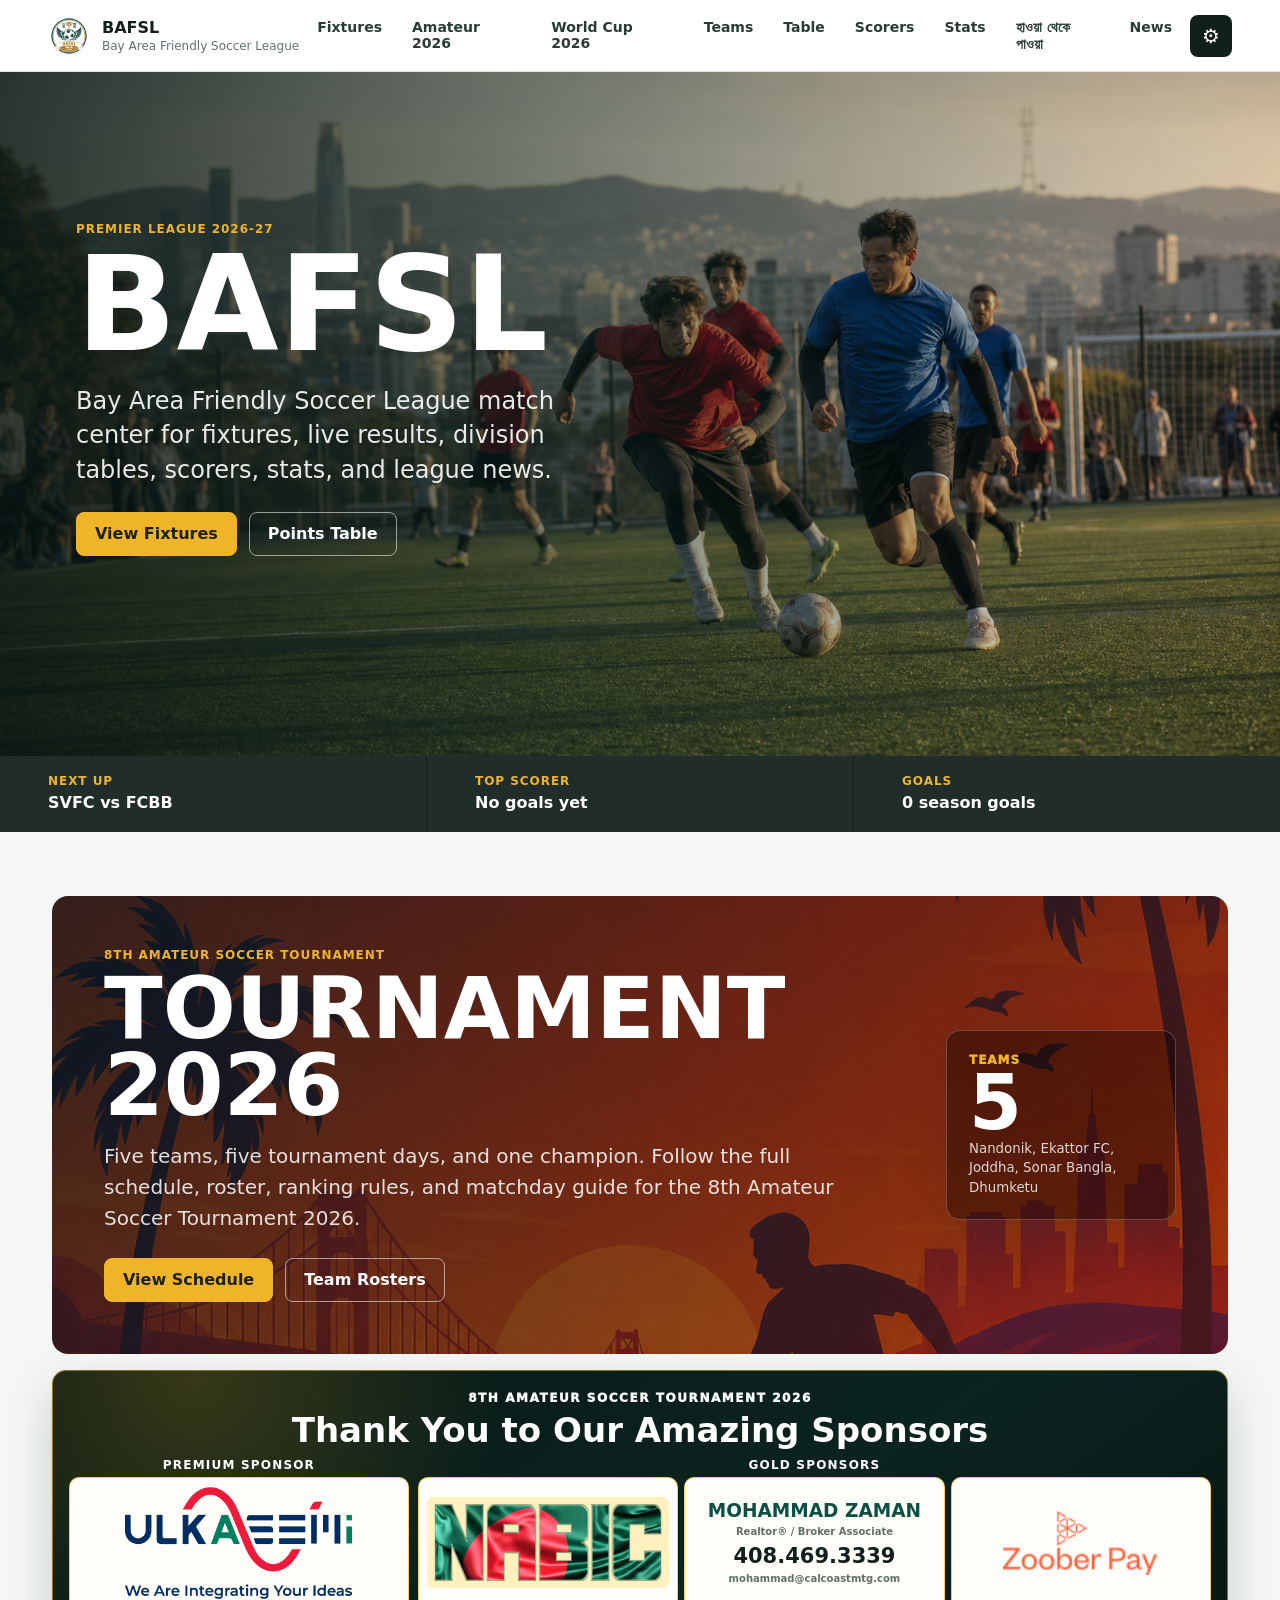
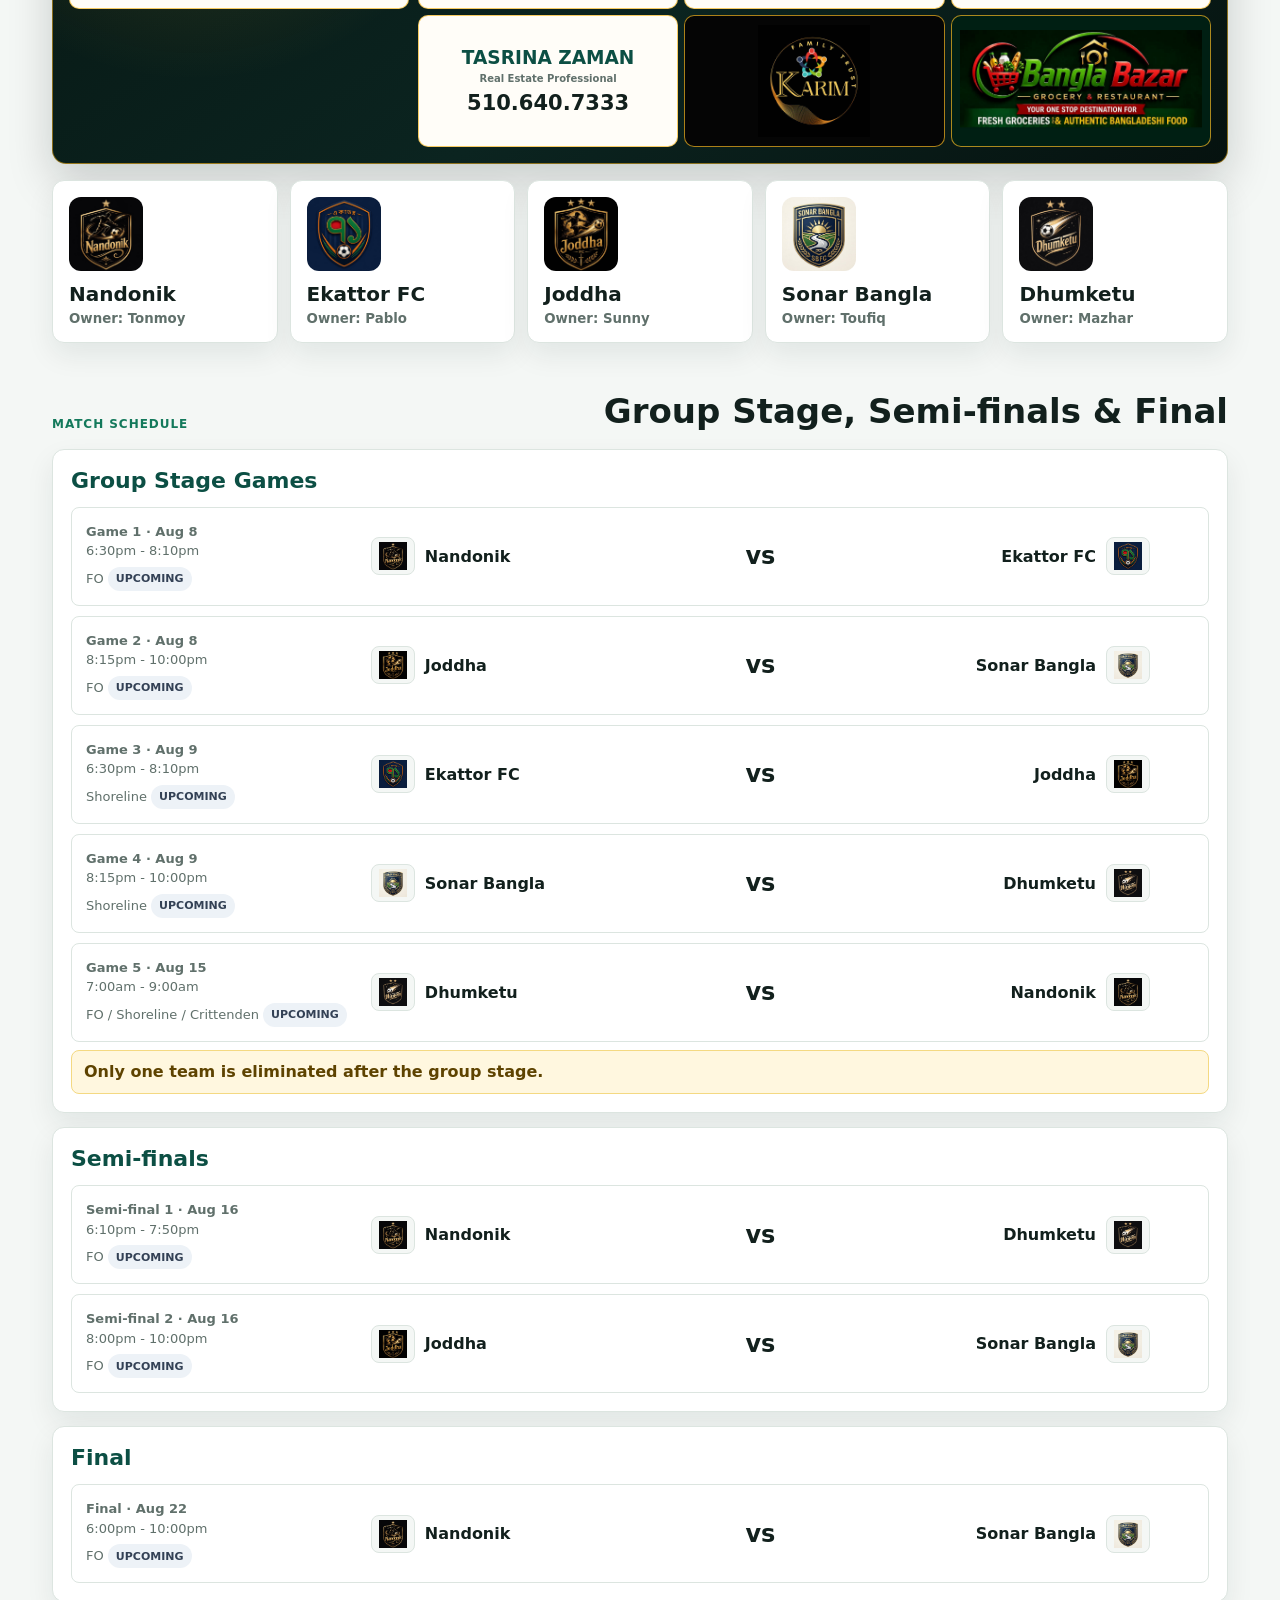
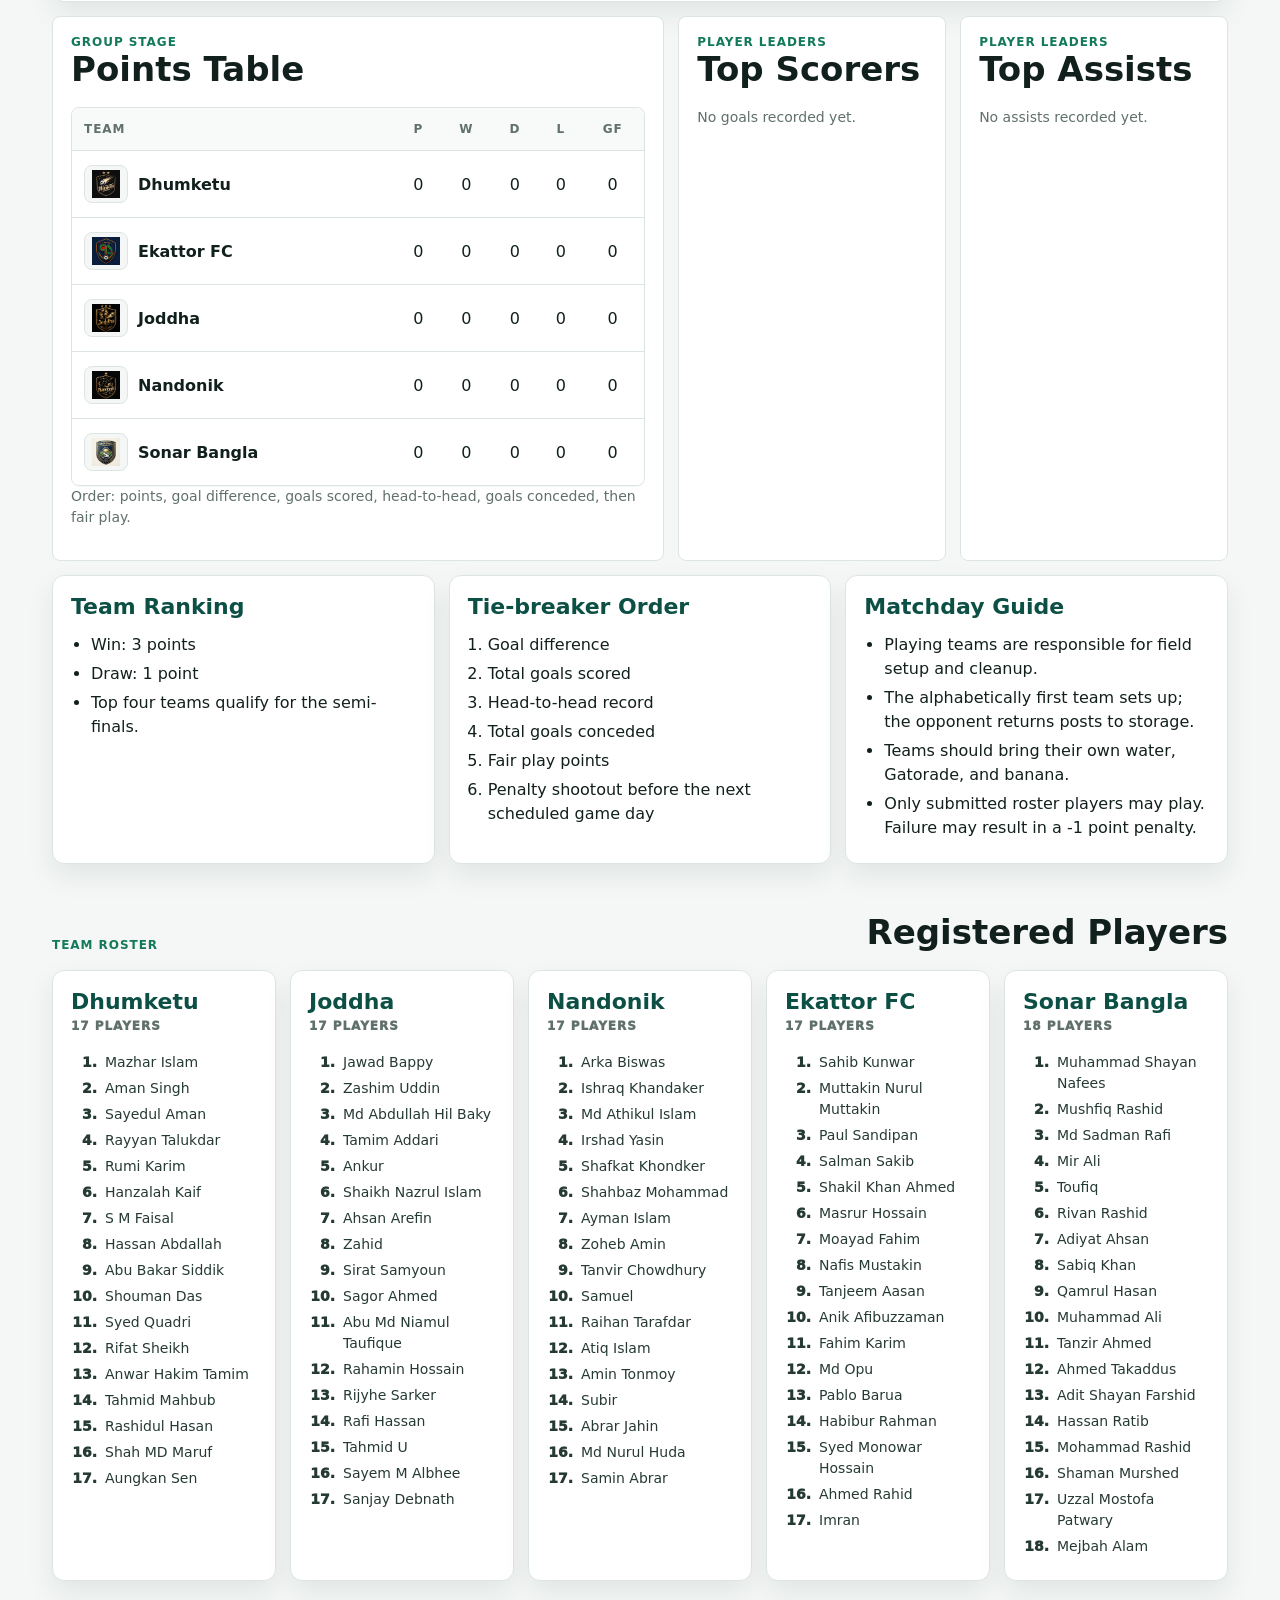
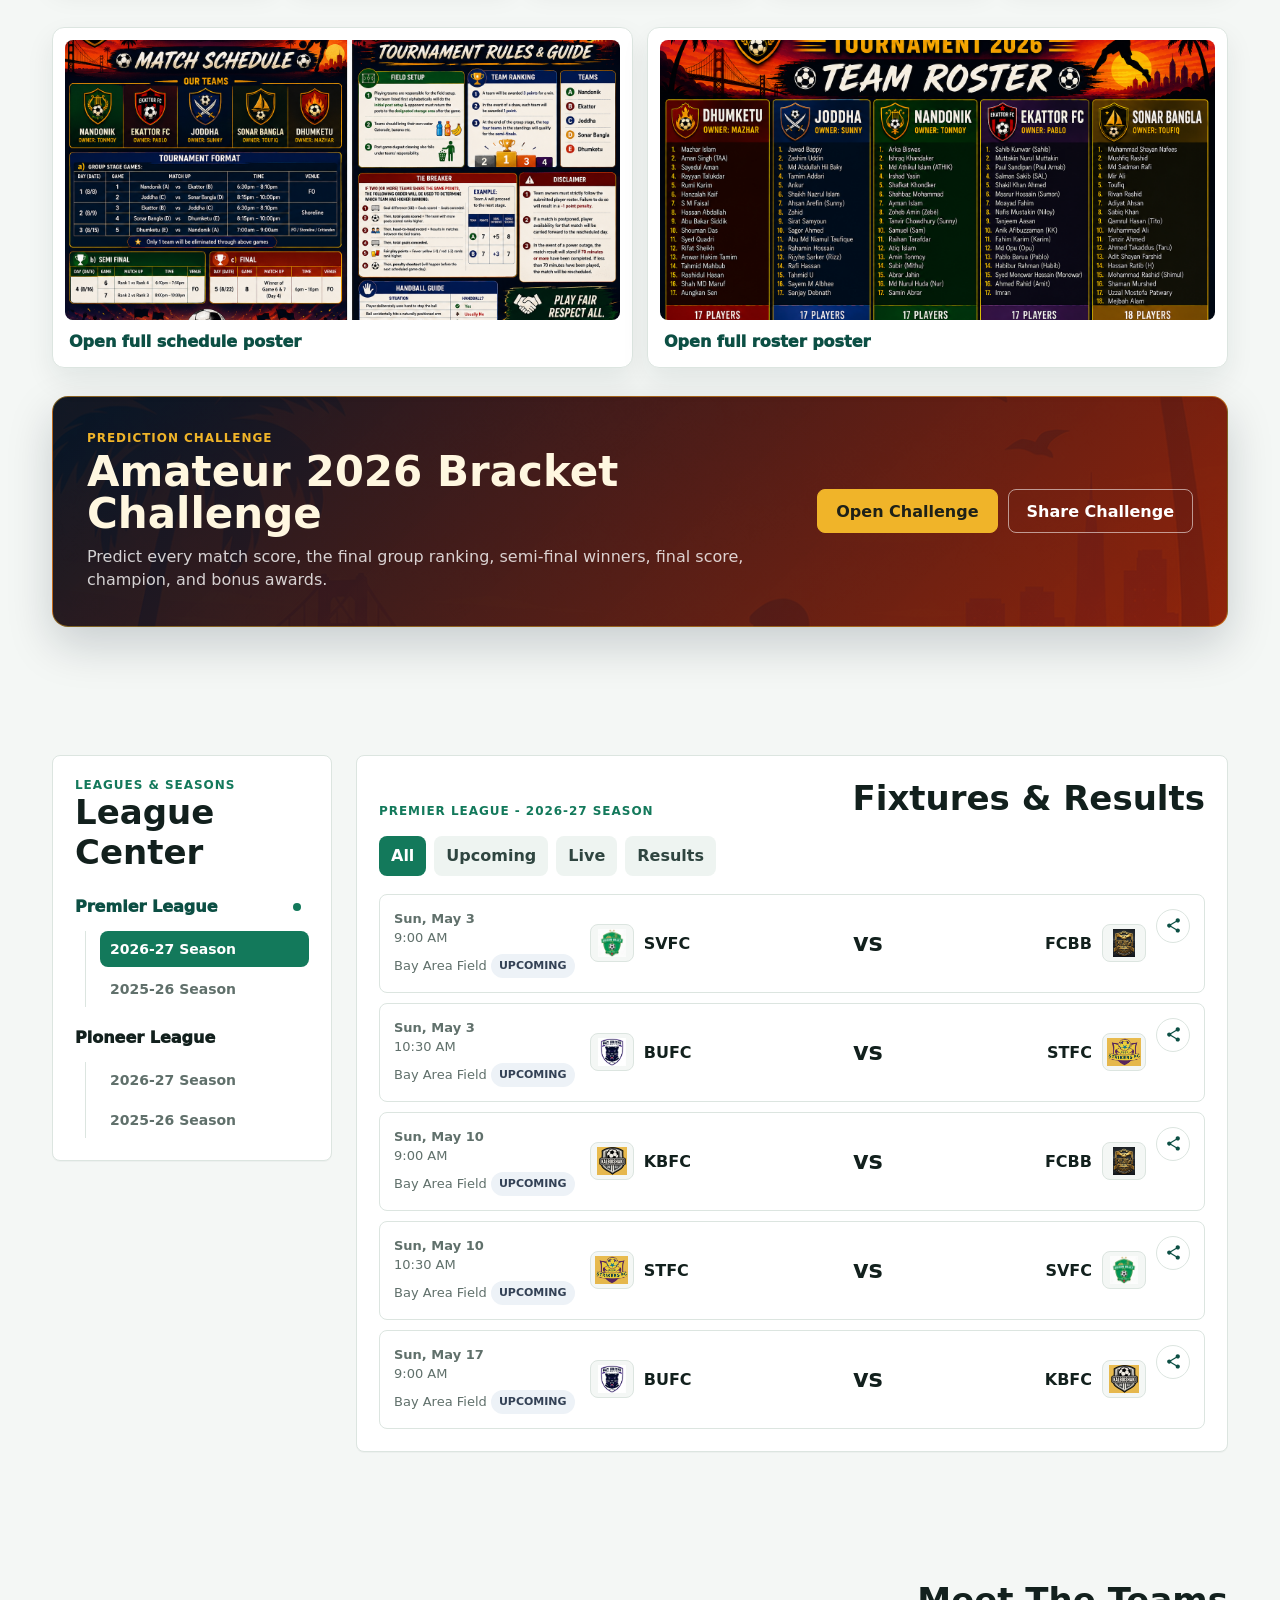
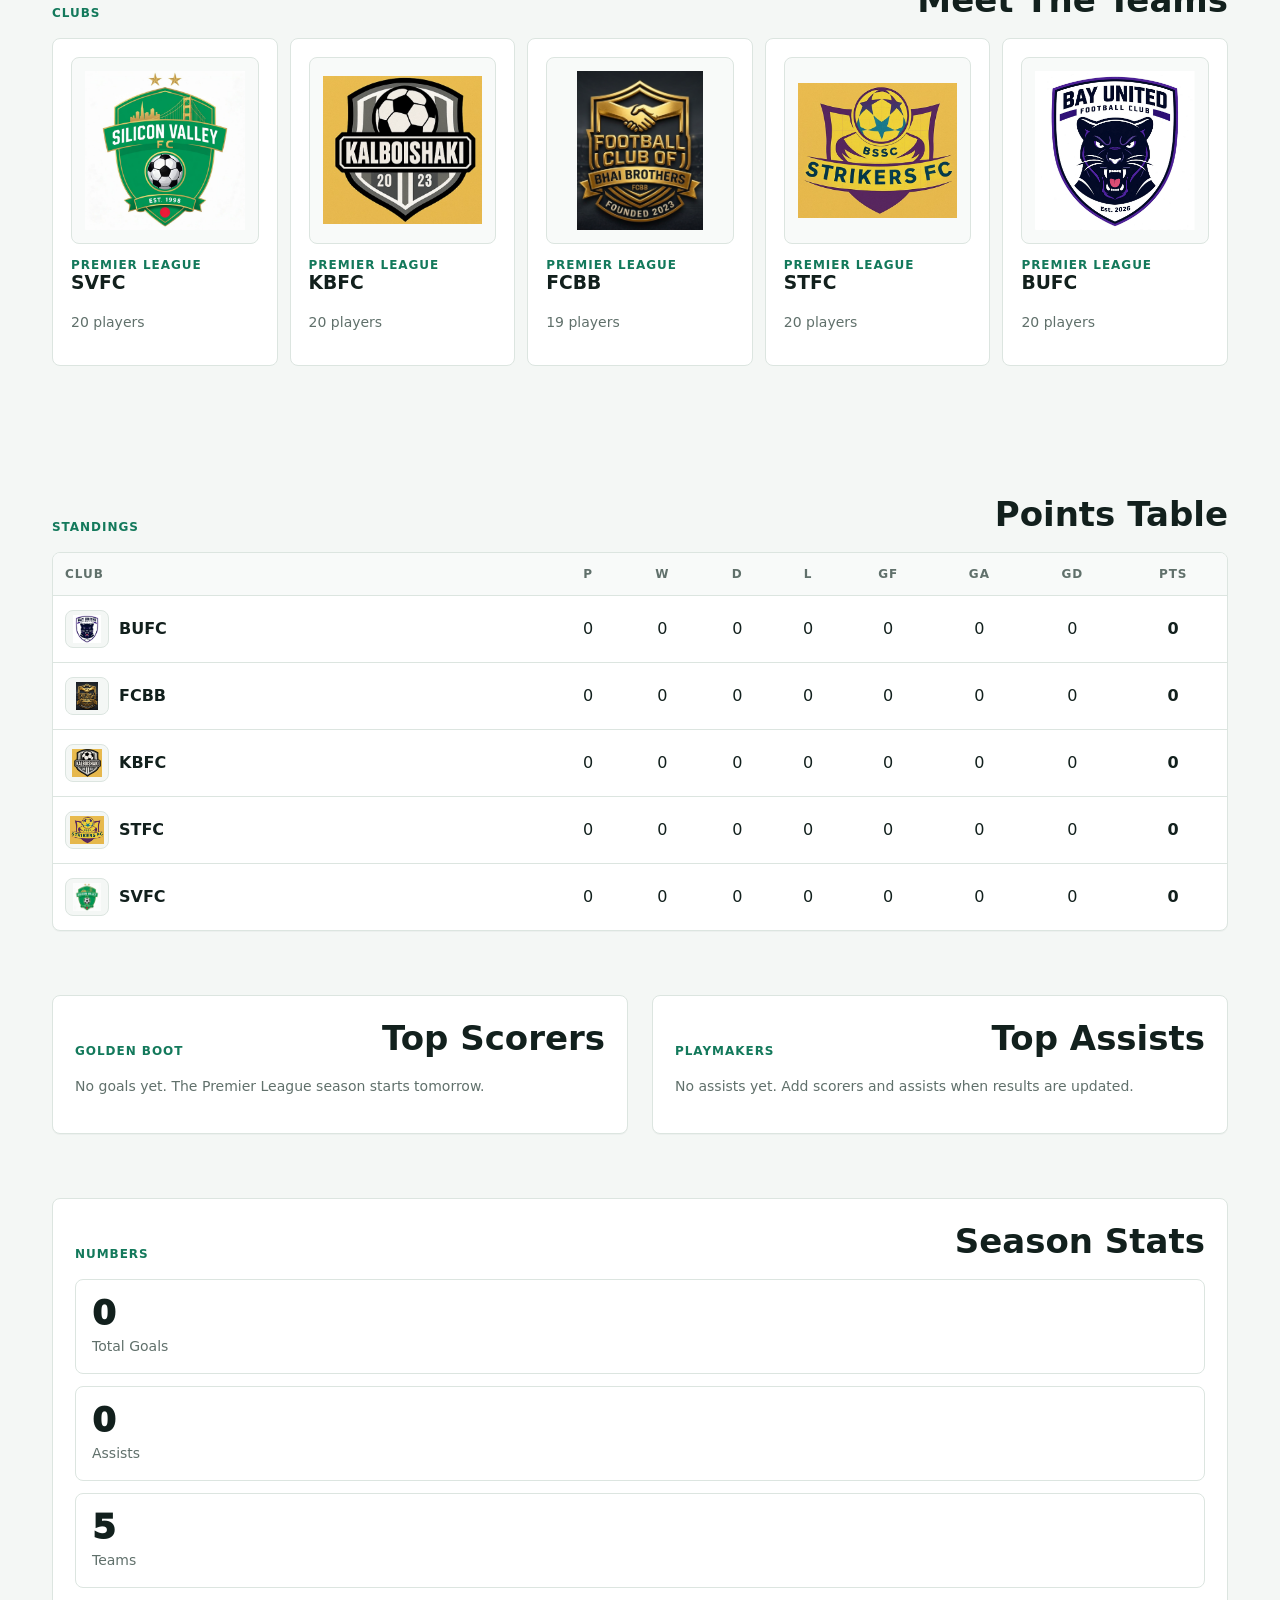
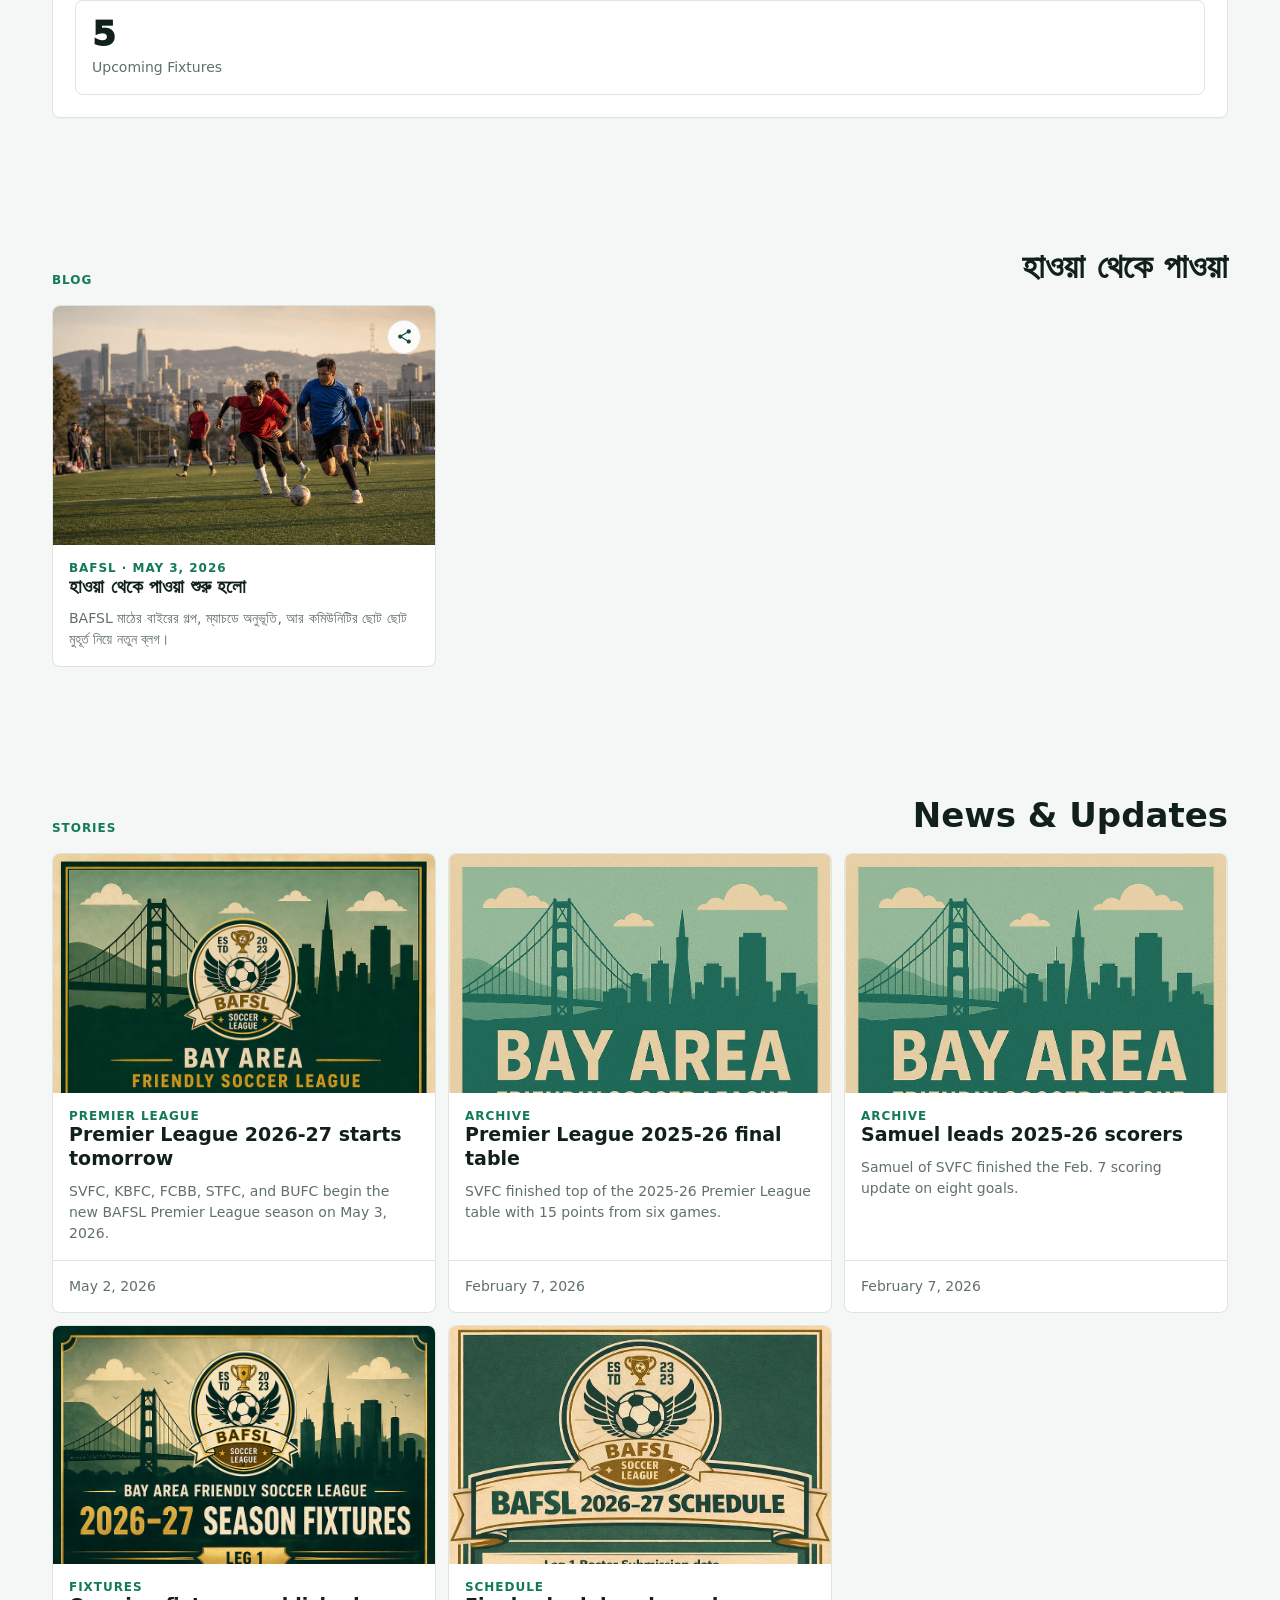
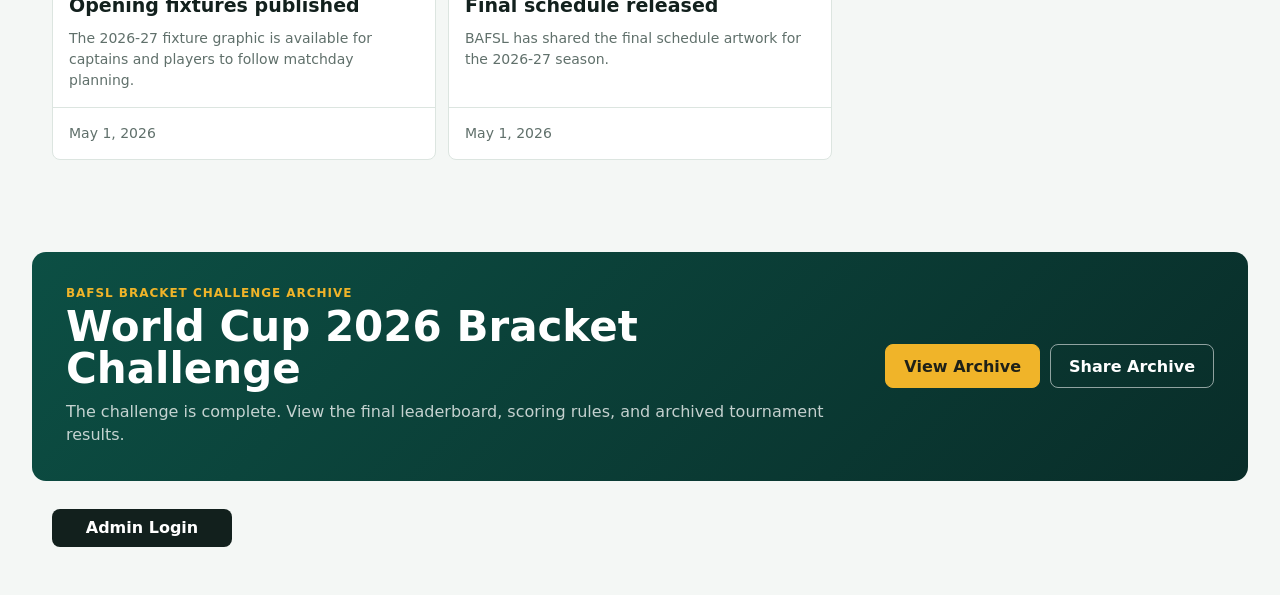
==== commit 22f339a6: "Add Bangla Bazar as gold sponsor" ====
--- a/index.html
+++ b/index.html
@@ -118,6 +118,7 @@
                 <a class="sponsor-single-card sponsor-brand-card zoober" href="https://zooberpay.com/" target="_blank" rel="noopener noreferrer" aria-label="Visit Zoober Pay website"><img src="assets/amateur-2026/sponsors/zoober-pay-logo.png" alt="Zoober Pay logo" /></a>
                 <article class="sponsor-single-card sponsor-contact-card"><span><strong>Tasrina Zaman</strong><small>Real Estate Professional</small><b>510.640.7333</b></span></article>
                 <article class="sponsor-single-card sponsor-brand-card karim-family"><img src="assets/amateur-2026/sponsors/karim-family.jpeg" alt="Karim Family Trust logo" /></article>
+                <article class="sponsor-single-card sponsor-brand-card bangla-bazar"><img src="assets/amateur-2026/sponsors/bangla-bazar.png" alt="Bangla Bazar Grocery and Restaurant logo" /></article>
               </div>
             </section>
           </div>
--- a/styles.css
+++ b/styles.css
@@ -611,8 +611,11 @@
 }
 
 .sponsor-tier-panel.premium .sponsor-brand-card img {
+  display: block;
   height: 112px;
+  margin-inline: auto;
   max-width: 390px;
+  object-position: center;
 }
 
 .sponsor-gold-row {
@@ -624,10 +627,6 @@
 .sponsor-gold-row .sponsor-single-card {
   grid-column: span 2;
   min-height: 132px;
-}
-
-.sponsor-gold-row .sponsor-single-card:nth-last-child(2) {
-  grid-column: 2 / span 2;
 }
 
 .sponsor-single-card {
@@ -690,6 +689,14 @@
 
 .sponsor-brand-card.karim-family img {
   height: 112px;
+}
+
+.sponsor-brand-card.bangla-bazar {
+  background: #001f13;
+}
+
+.sponsor-brand-card.bangla-bazar img {
+  height: auto;
 }
 
 .sponsor-contact-card {
@@ -2865,15 +2872,8 @@
     grid-template-columns: repeat(2, minmax(0, 1fr));
   }
 
-  .sponsor-gold-row .sponsor-single-card,
-  .sponsor-gold-row .sponsor-single-card:nth-last-child(2) {
+  .sponsor-gold-row .sponsor-single-card {
     grid-column: span 1;
-  }
-
-  .sponsor-gold-row .sponsor-single-card:last-child {
-    grid-column: 1 / -1;
-    justify-self: center;
-    width: calc(50% - 3px);
   }
 
   .sponsor-tier-layout {
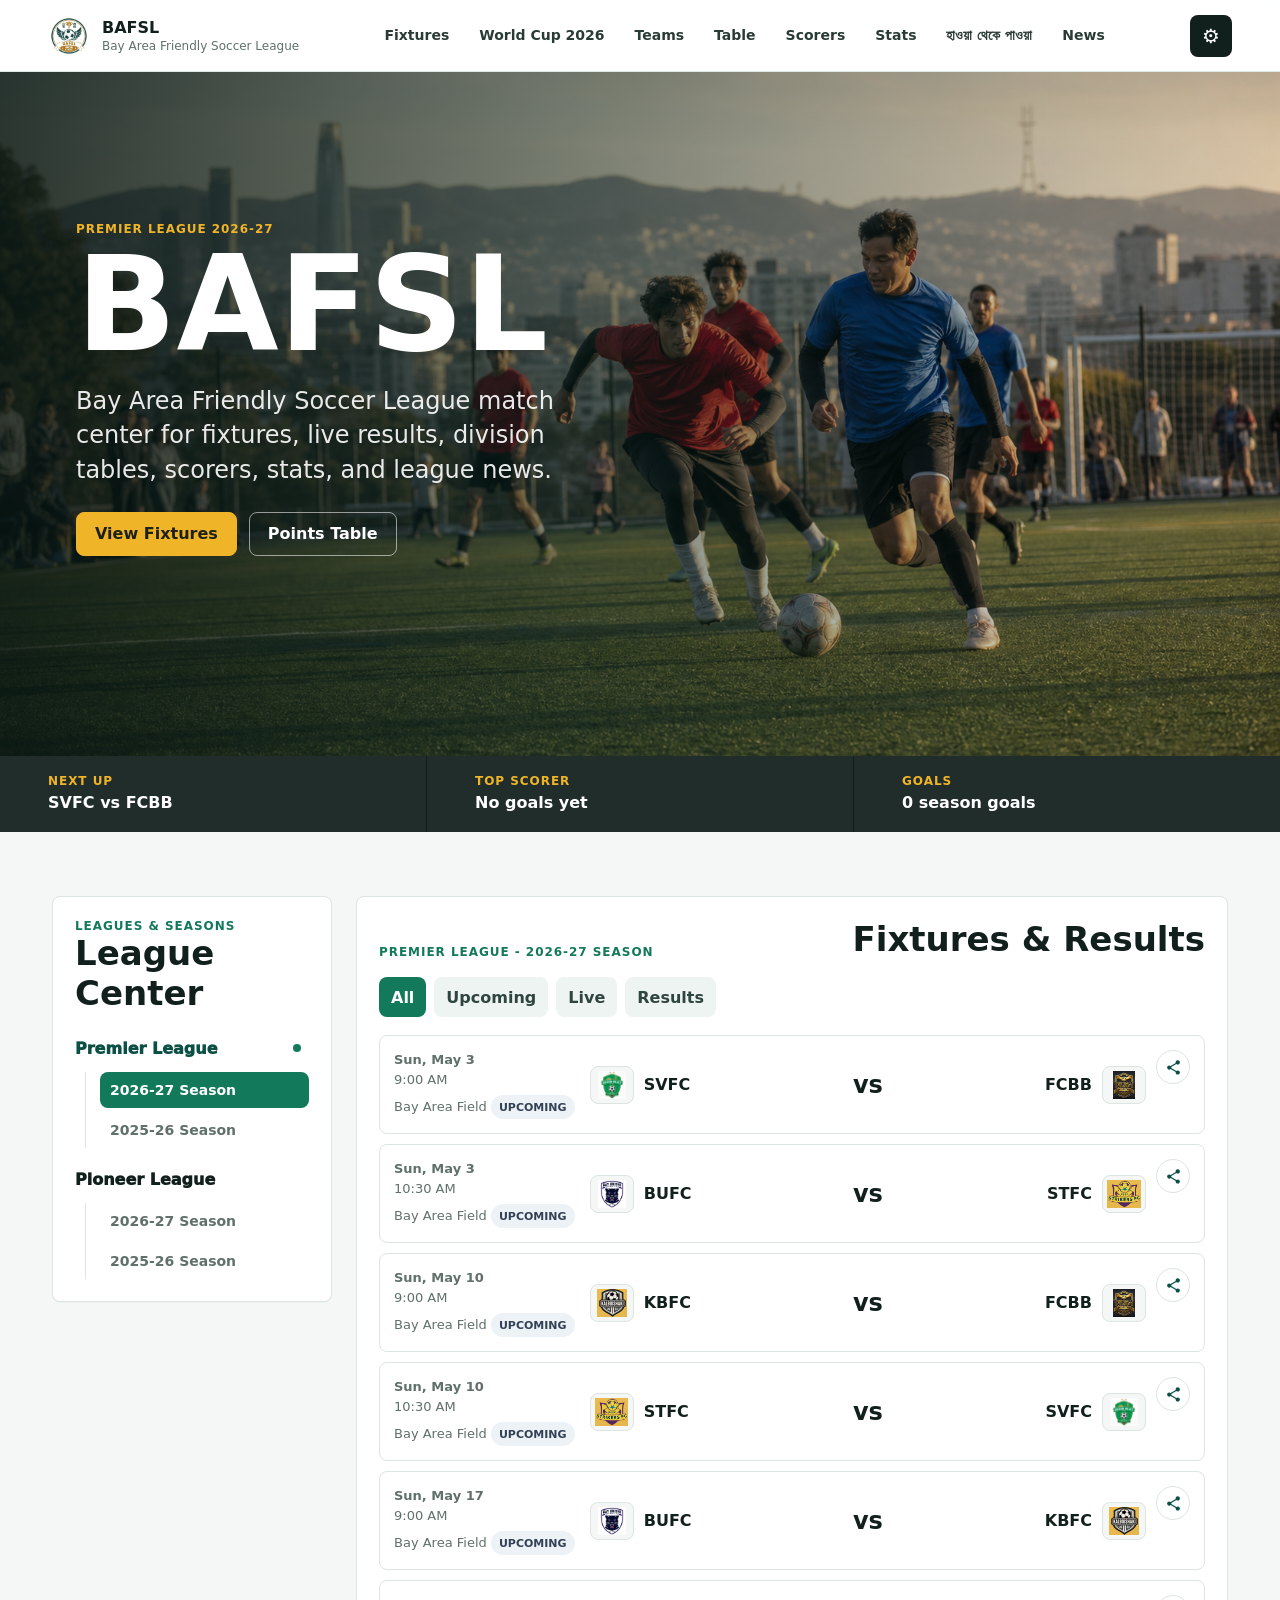
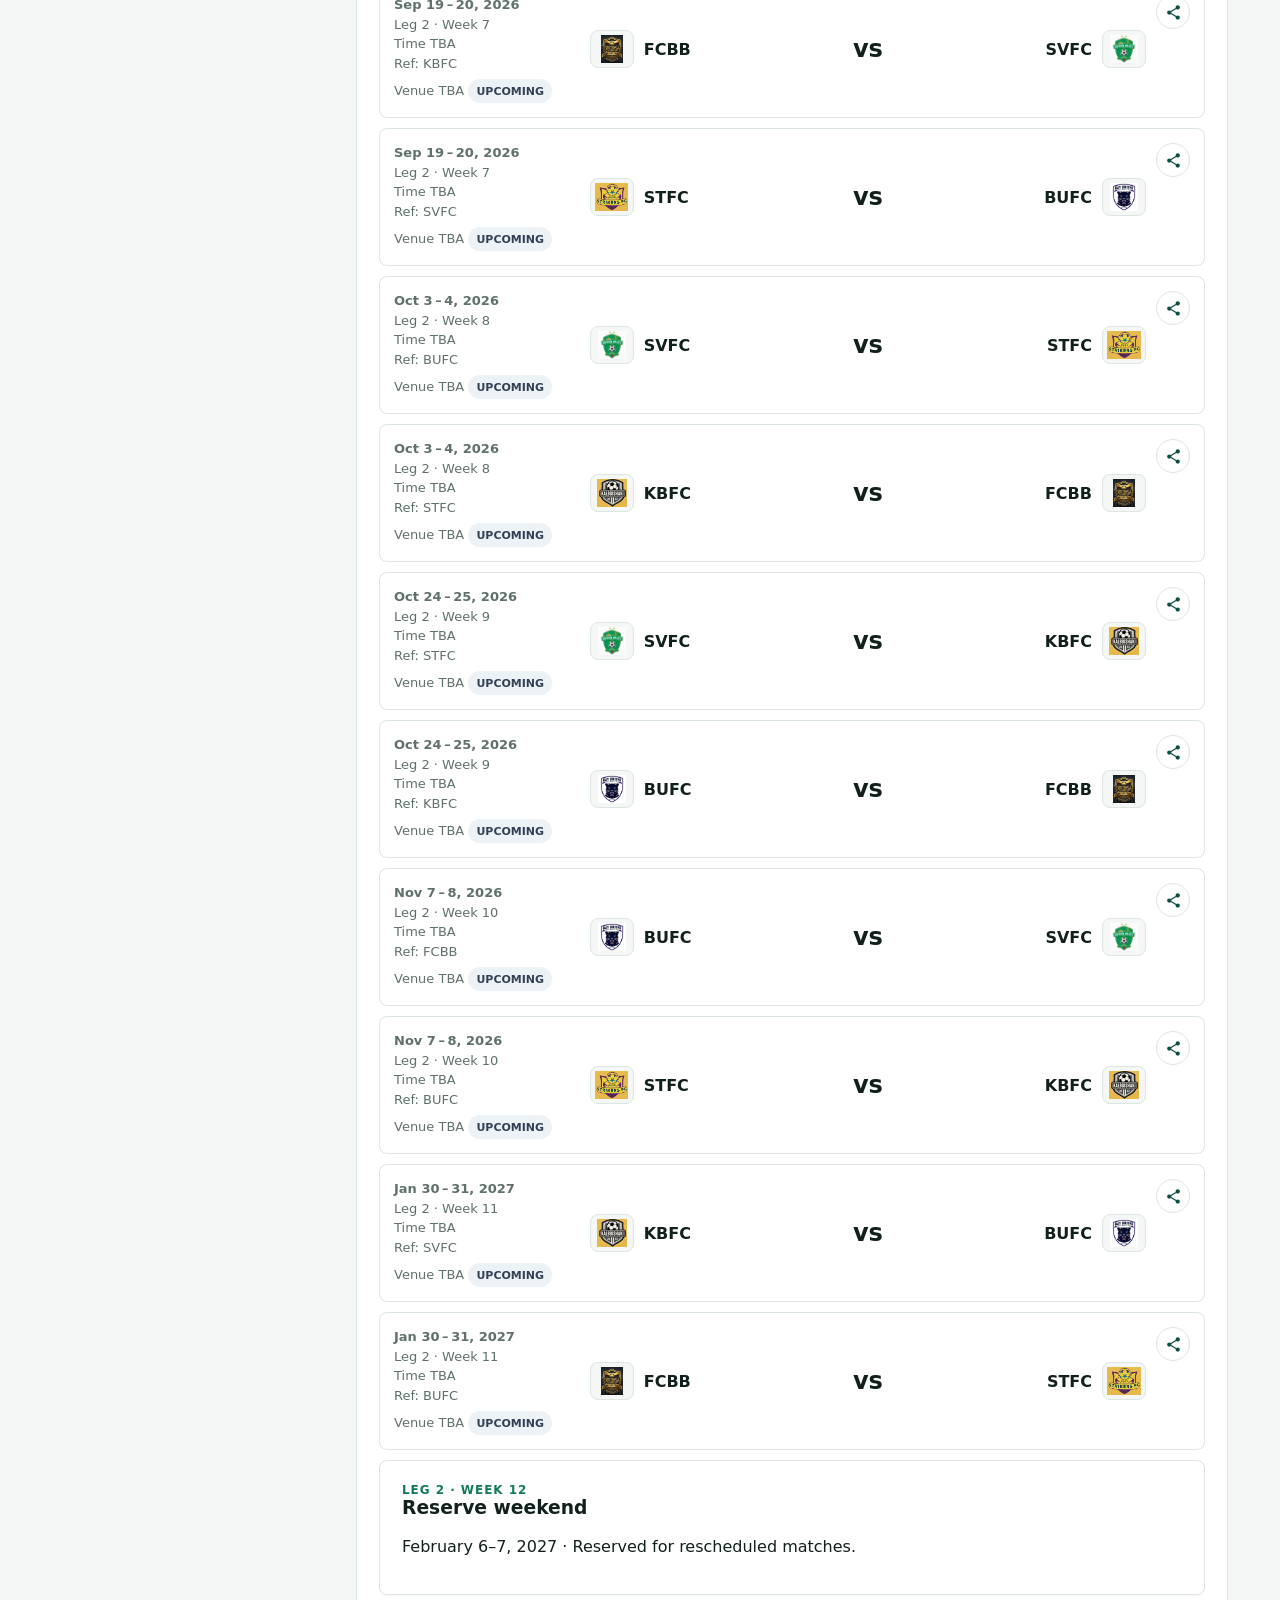
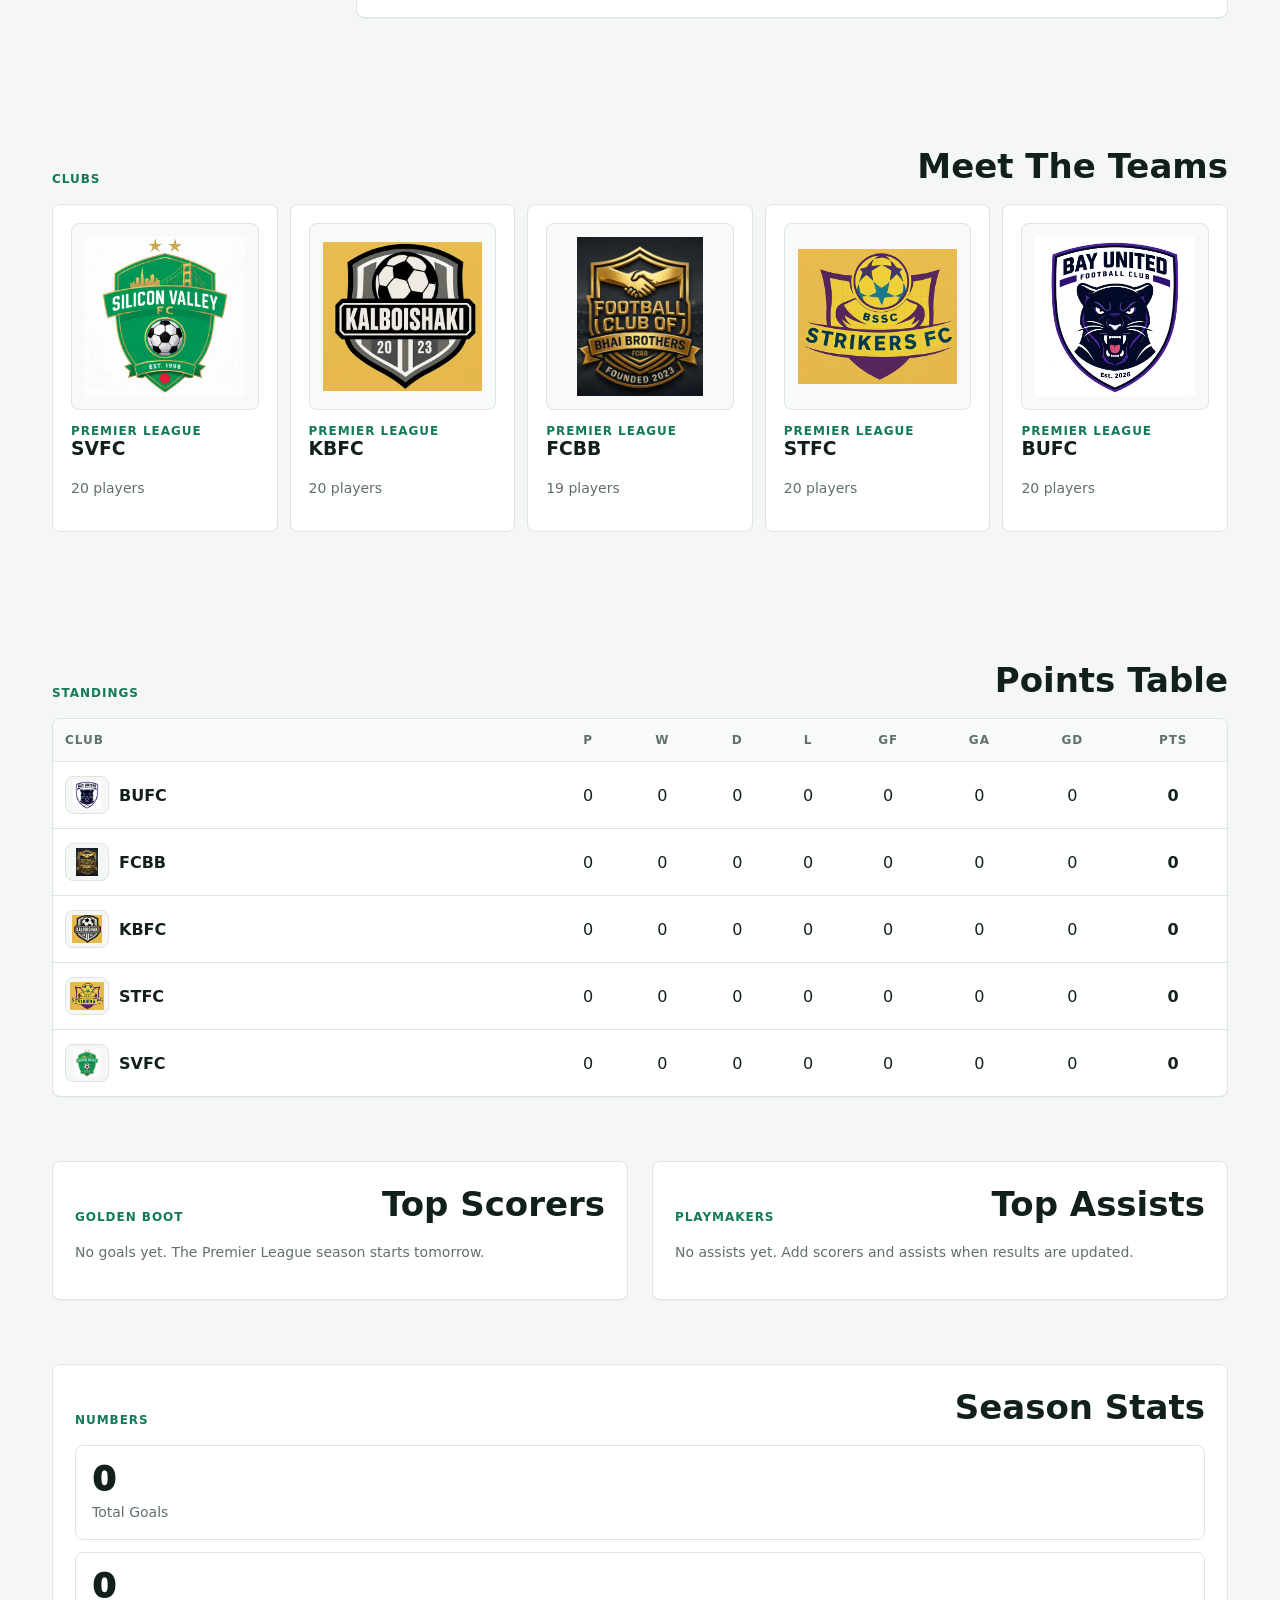
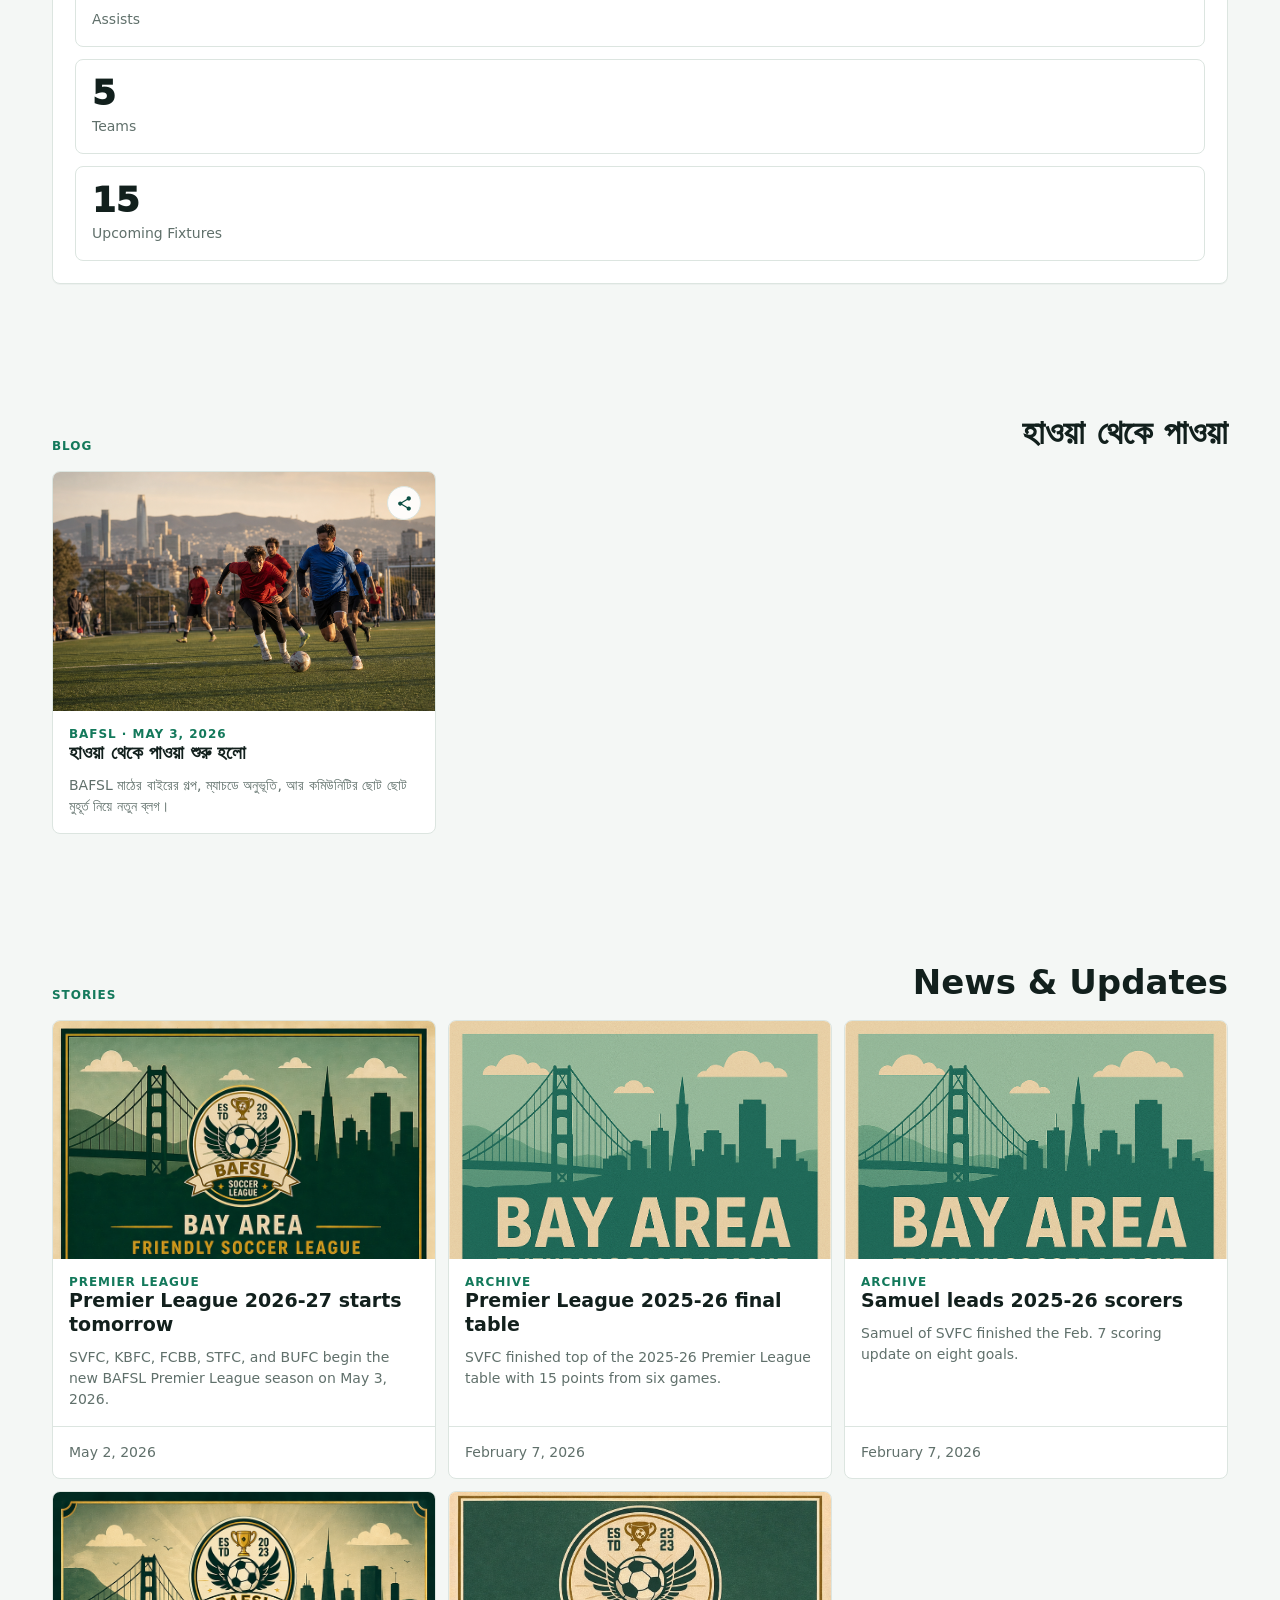
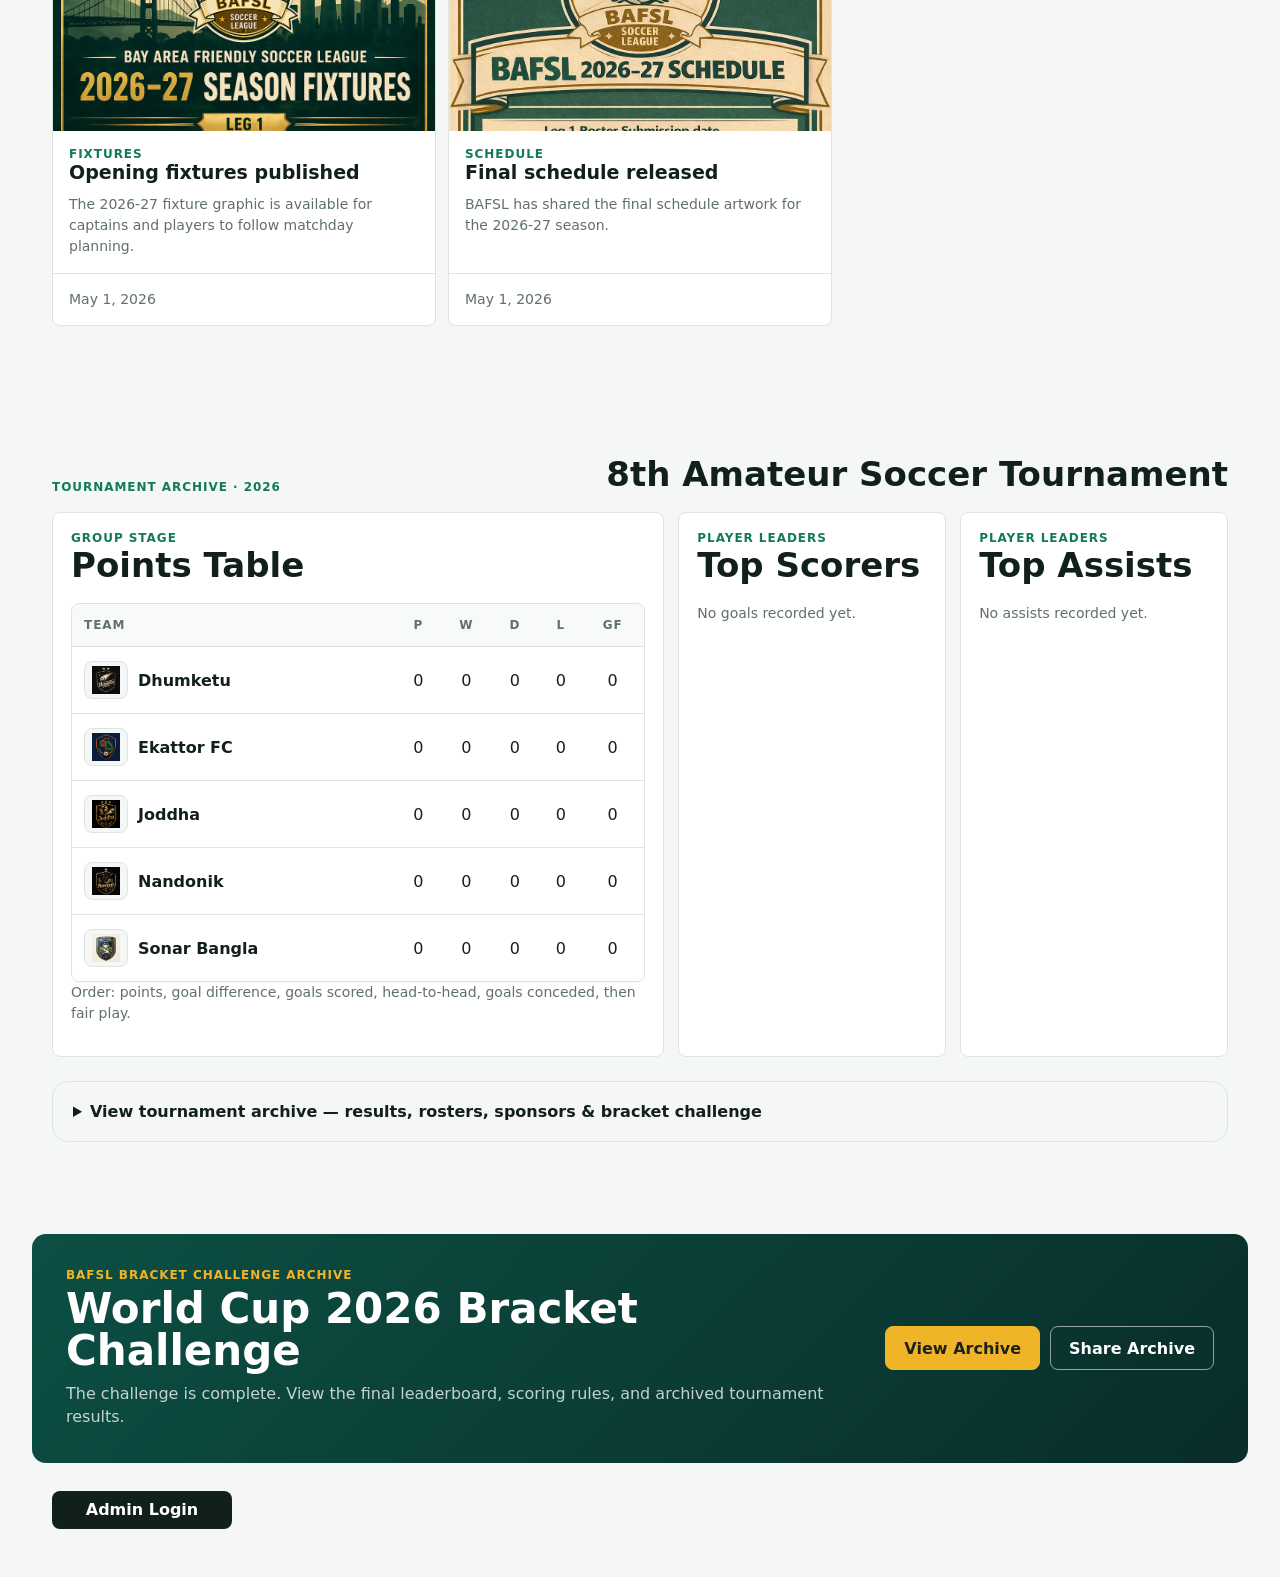
==== commit 200d87b6: "Archive Amateur tournament and update Premier and Pioneer seasons" ====
--- a/index.html
+++ b/index.html
@@ -4,11 +4,11 @@
     <meta charset="UTF-8" />
     <meta name="viewport" content="width=device-width, initial-scale=1.0" />
     <title>BAFSL | Bay Area Friendly Soccer League</title>
-    <meta name="description" content="Follow BAFSL with current fixtures, match results, points tables, top scorers, assists, team rosters, Bay Area league stories, and the 8th Amateur Soccer Tournament 2026." />
+    <meta name="description" content="Follow BAFSL with current fixtures, match results, points tables, top scorers, assists, team rosters, Bay Area league stories, and tournament archives." />
     <meta property="og:type" content="website" />
     <meta property="og:site_name" content="BAFSL" />
     <meta property="og:title" content="BAFSL - Bay Area Friendly Soccer League" />
-    <meta property="og:description" content="The home for BAFSL fixtures, scores, tables, scorers, assists, team rosters, league stories, and the 8th Amateur Soccer Tournament 2026." />
+    <meta property="og:description" content="The home for BAFSL fixtures, scores, tables, scorers, assists, team rosters, league stories, and tournament archives." />
     <meta property="og:url" content="https://bafsl.com/" />
     <meta property="og:image" content="https://bafsl.com/assets/bafsl-hero.png" />
     <meta property="og:image:secure_url" content="https://bafsl.com/assets/bafsl-hero.png" />
@@ -18,7 +18,7 @@
     <meta property="og:image:alt" content="Bay Area Friendly Soccer League match action" />
     <meta name="twitter:card" content="summary_large_image" />
     <meta name="twitter:title" content="BAFSL - Bay Area Friendly Soccer League" />
-    <meta name="twitter:description" content="Fixtures, scores, tables, scorers, assists, team rosters, league stories, and the 8th Amateur Soccer Tournament 2026." />
+    <meta name="twitter:description" content="Fixtures, scores, tables, scorers, assists, team rosters, league stories, and tournament archives." />
     <meta name="twitter:image" content="https://bafsl.com/assets/bafsl-hero.png" />
     <link rel="icon" type="image/png" sizes="32x32" href="assets/favicon-32.png" />
     <link rel="apple-touch-icon" sizes="180x180" href="assets/apple-touch-icon.png" />
@@ -35,7 +35,6 @@
       </a>
       <nav class="main-nav" aria-label="Primary navigation">
         <a href="#fixtures">Fixtures</a>
-        <a href="#amateur-2026">Amateur 2026</a>
         <a href="#world-cup">World Cup 2026</a>
         <a href="#teams">Teams</a>
         <a href="#table">Table</a>
@@ -79,12 +78,148 @@
         </div>
       </section>
 
-      <section class="content-shell amateur-section" id="amateur-2026">
+      <section class="content-shell team-page is-hidden" id="teamPage"></section>
+
+      <section class="content-shell live-layout" id="fixtures">
+        <aside class="sidebar">
+          <div class="section-heading compact">
+            <span>Leagues & Seasons</span>
+            <h2>League Center</h2>
+          </div>
+          <div class="league-list" id="leagueTabs" role="tablist" aria-label="Leagues and seasons"></div>
+          <div class="season-list is-hidden" id="seasonTabs" role="tablist" aria-label="Seasons"></div>
+          <div class="division-list is-hidden" id="divisionTabs" role="tablist" aria-label="Divisions"></div>
+        </aside>
+
+        <section class="match-panel">
+          <div class="section-heading">
+            <span id="selectedDivisionLabel">Division</span>
+            <h2>Fixtures & Results</h2>
+          </div>
+          <div class="match-filters" id="matchFilters" aria-label="Match filters">
+            <button class="filter-button is-active" type="button" data-filter="all">All</button>
+            <button class="filter-button" type="button" data-filter="upcoming">Upcoming</button>
+            <button class="filter-button" type="button" data-filter="live">Live</button>
+            <button class="filter-button" type="button" data-filter="completed">Results</button>
+          </div>
+          <div class="match-list" id="matchList"></div>
+        </section>
+      </section>
+
+      <section class="content-shell" id="teams">
+        <div class="section-heading">
+          <span>Clubs</span>
+          <h2>Meet The Teams</h2>
+        </div>
+        <div class="team-grid" id="teamGrid"></div>
+      </section>
+
+      <section class="content-shell table-layout" id="table">
+        <div class="section-heading">
+          <span>Standings</span>
+          <h2>Points Table</h2>
+        </div>
+        <div class="table-wrap">
+          <table>
+            <thead>
+              <tr>
+                <th>Club</th>
+                <th>P</th>
+                <th>W</th>
+                <th>D</th>
+                <th>L</th>
+                <th>GF</th>
+                <th>GA</th>
+                <th>GD</th>
+                <th>Pts</th>
+              </tr>
+            </thead>
+            <tbody id="standingsBody"></tbody>
+          </table>
+        </div>
+      </section>
+
+      <section class="content-shell stats-grid">
+        <section id="scorers" class="panel">
+          <div class="section-heading">
+            <span>Golden Boot</span>
+            <h2>Top Scorers</h2>
+          </div>
+          <div class="rank-list" id="scorerList"></div>
+        </section>
+
+        <section id="stats" class="panel">
+          <div class="section-heading">
+            <span>Playmakers</span>
+            <h2>Top Assists</h2>
+          </div>
+          <div class="rank-list" id="assistList"></div>
+        </section>
+      </section>
+
+      <section class="content-shell stats-grid">
+        <section class="panel">
+          <div class="section-heading">
+            <span>Numbers</span>
+            <h2>Season Stats</h2>
+          </div>
+          <div class="stat-cards" id="leagueStats"></div>
+        </section>
+      </section>
+
+      <section class="content-shell" id="blog">
+        <div class="section-heading">
+          <span>Blog</span>
+          <h2>হাওয়া থেকে পাওয়া</h2>
+        </div>
+        <div class="blog-grid" id="blogGrid"></div>
+      </section>
+
+      <section class="content-shell" id="news">
+        <div class="section-heading">
+          <span>Stories</span>
+          <h2>News & Updates</h2>
+        </div>
+        <div class="news-grid" id="newsGrid"></div>
+      </section>
+
+      <section class="content-shell amateur-section" id="amateur-2026" aria-labelledby="amateurArchiveTitle">
+        <div class="section-heading">
+          <span>Tournament archive · 2026</span>
+          <h2 id="amateurArchiveTitle">8th Amateur Soccer Tournament</h2>
+        </div>
+        <div class="amateur-group-stats">
+          <section class="amateur-standings-card">
+            <div class="section-heading compact">
+              <span>Group stage</span>
+              <h2>Points Table</h2>
+            </div>
+            <div class="table-wrap">
+              <table>
+                <thead><tr><th>Team</th><th>P</th><th>W</th><th>D</th><th>L</th><th>GF</th><th>GA</th><th>GD</th><th>Pts</th></tr></thead>
+                <tbody id="amateurStandingsBody"></tbody>
+              </table>
+            </div>
+            <p class="rank-meta">Order: points, goal difference, goals scored, head-to-head, goals conceded, then fair play.</p>
+          </section>
+          <section class="leaderboard-card">
+            <div class="section-heading compact"><span>Player leaders</span><h2>Top Scorers</h2></div>
+            <div id="amateurScorerList"></div>
+          </section>
+          <section class="leaderboard-card">
+            <div class="section-heading compact"><span>Player leaders</span><h2>Top Assists</h2></div>
+            <div id="amateurAssistList"></div>
+          </section>
+        </div>
+
+        <details class="amateur-archive" id="amateurArchive">
+          <summary>View tournament archive — results, rosters, sponsors &amp; bracket challenge</summary>
+          <div class="amateur-archive-content">
         <div class="amateur-hero">
           <div>
             <span class="mini-label">8th Amateur Soccer Tournament</span>
             <h2>Tournament 2026</h2>
-            <p>Five teams, five tournament days, and one champion. Follow the full schedule, roster, ranking rules, and matchday guide for the 8th Amateur Soccer Tournament 2026.</p>
+            <p>Archived schedules, rosters, sponsors, rules, and match results from the 8th Amateur Soccer Tournament 2026.</p>
             <div class="amateur-actions">
               <a class="primary-action" href="#amateur-schedule">View Schedule</a>
               <a class="secondary-action" href="#amateur-rosters">Team Rosters</a>
@@ -195,30 +330,6 @@
           </article>
         </div>
 
-        <div class="amateur-group-stats">
-          <section class="amateur-standings-card">
-            <div class="section-heading compact">
-              <span>Group stage</span>
-              <h2>Points Table</h2>
-            </div>
-            <div class="table-wrap">
-              <table>
-                <thead><tr><th>Team</th><th>P</th><th>W</th><th>D</th><th>L</th><th>GF</th><th>GA</th><th>GD</th><th>Pts</th></tr></thead>
-                <tbody id="amateurStandingsBody"></tbody>
-              </table>
-            </div>
-            <p class="rank-meta">Order: points, goal difference, goals scored, head-to-head, goals conceded, then fair play.</p>
-          </section>
-          <section class="leaderboard-card">
-            <div class="section-heading compact"><span>Player leaders</span><h2>Top Scorers</h2></div>
-            <div id="amateurScorerList"></div>
-          </section>
-          <section class="leaderboard-card">
-            <div class="section-heading compact"><span>Player leaders</span><h2>Top Assists</h2></div>
-            <div id="amateurAssistList"></div>
-          </section>
-        </div>
-
         <div class="amateur-guide-grid">
           <article class="amateur-guide-card">
             <h3>Team Ranking</h3>
@@ -303,25 +414,25 @@
             <div>
               <span class="mini-label">Prediction Challenge</span>
               <h2>Amateur 2026 Bracket Challenge</h2>
-              <p>Predict every match score, the final group ranking, semi-final winners, final score, champion, and bonus awards.</p>
+              <p>Entries are closed. Browse the archived prediction leaderboard and scoring rules.</p>
             </div>
             <div class="world-cup-teaser-actions">
-              <button class="primary-action" id="amateurChallengeToggle" type="button" aria-expanded="false" aria-controls="amateurChallengeDetails">Open Challenge</button>
-              <button class="secondary-action" id="amateurChallengeShare" type="button">Share Challenge</button>
+              <button class="primary-action" id="amateurChallengeToggle" type="button" aria-expanded="false" aria-controls="amateurChallengeDetails">View Challenge Archive</button>
+              <button class="secondary-action" id="amateurChallengeShare" type="button">Share Archive</button>
             </div>
           </div>
 
           <div class="world-cup-challenge-details is-hidden" id="amateurChallengeDetails">
             <div class="world-cup-tabs" role="tablist" aria-label="Amateur tournament challenge">
-              <button class="world-cup-tab is-active" type="button" data-amateur-view="picks">Make Picks</button>
-              <button class="world-cup-tab" type="button" data-amateur-view="leaderboard">Leaderboard</button>
+              <button class="world-cup-tab" type="button" data-amateur-view="picks">Archived Bracket</button>
+              <button class="world-cup-tab is-active" type="button" data-amateur-view="leaderboard">Leaderboard</button>
               <button class="world-cup-tab" type="button" data-amateur-view="rules">Scoring</button>
             </div>
 
-            <section class="world-cup-view" data-amateur-panel="picks">
+            <section class="world-cup-view is-hidden" data-amateur-panel="picks">
               <form id="amateurPredictionForm">
                 <div id="amateurBracket"></div>
-                <div class="world-cup-entry">
+                <div class="world-cup-entry" hidden>
                   <div class="form-row">
                     <label>
                       Your Name
@@ -343,10 +454,10 @@
               </form>
             </section>
 
-            <section class="world-cup-view is-hidden" data-amateur-panel="leaderboard">
+            <section class="world-cup-view" data-amateur-panel="leaderboard">
               <div class="world-cup-leaderboard-head">
                 <div>
-                  <span class="mini-label">Live standings</span>
+                  <span class="mini-label">Archived standings</span>
                   <h3>Prediction Leaderboard</h3>
                 </div>
                 <button class="secondary-form-action world-cup-refresh" id="amateurRefresh" type="button">Refresh</button>
@@ -359,111 +470,8 @@
             </section>
           </div>
         </div>
-      </section>
-
-      <section class="content-shell team-page is-hidden" id="teamPage"></section>
-
-      <section class="content-shell live-layout" id="fixtures">
-        <aside class="sidebar">
-          <div class="section-heading compact">
-            <span>Leagues & Seasons</span>
-            <h2>League Center</h2>
-          </div>
-          <div class="league-list" id="leagueTabs" role="tablist" aria-label="Leagues and seasons"></div>
-          <div class="season-list is-hidden" id="seasonTabs" role="tablist" aria-label="Seasons"></div>
-          <div class="division-list is-hidden" id="divisionTabs" role="tablist" aria-label="Divisions"></div>
-        </aside>
-
-        <section class="match-panel">
-          <div class="section-heading">
-            <span id="selectedDivisionLabel">Division</span>
-            <h2>Fixtures & Results</h2>
-          </div>
-          <div class="match-filters" id="matchFilters" aria-label="Match filters">
-            <button class="filter-button is-active" type="button" data-filter="all">All</button>
-            <button class="filter-button" type="button" data-filter="upcoming">Upcoming</button>
-            <button class="filter-button" type="button" data-filter="live">Live</button>
-            <button class="filter-button" type="button" data-filter="completed">Results</button>
-          </div>
-          <div class="match-list" id="matchList"></div>
-        </section>
-      </section>
-
-      <section class="content-shell" id="teams">
-        <div class="section-heading">
-          <span>Clubs</span>
-          <h2>Meet The Teams</h2>
-        </div>
-        <div class="team-grid" id="teamGrid"></div>
-      </section>
-
-      <section class="content-shell table-layout" id="table">
-        <div class="section-heading">
-          <span>Standings</span>
-          <h2>Points Table</h2>
-        </div>
-        <div class="table-wrap">
-          <table>
-            <thead>
-              <tr>
-                <th>Club</th>
-                <th>P</th>
-                <th>W</th>
-                <th>D</th>
-                <th>L</th>
-                <th>GF</th>
-                <th>GA</th>
-                <th>GD</th>
-                <th>Pts</th>
-              </tr>
-            </thead>
-            <tbody id="standingsBody"></tbody>
-          </table>
-        </div>
-      </section>
-
-      <section class="content-shell stats-grid">
-        <section id="scorers" class="panel">
-          <div class="section-heading">
-            <span>Golden Boot</span>
-            <h2>Top Scorers</h2>
-          </div>
-          <div class="rank-list" id="scorerList"></div>
-        </section>
-
-        <section id="stats" class="panel">
-          <div class="section-heading">
-            <span>Playmakers</span>
-            <h2>Top Assists</h2>
-          </div>
-          <div class="rank-list" id="assistList"></div>
-        </section>
-      </section>
-
-      <section class="content-shell stats-grid">
-        <section class="panel">
-          <div class="section-heading">
-            <span>Numbers</span>
-            <h2>Season Stats</h2>
-          </div>
-          <div class="stat-cards" id="leagueStats"></div>
-        </section>
-      </section>
-
-      <section class="content-shell" id="blog">
-        <div class="section-heading">
-          <span>Blog</span>
-          <h2>হাওয়া থেকে পাওয়া</h2>
-        </div>
-        <div class="blog-grid" id="blogGrid"></div>
-      </section>
-
-      <section class="content-shell" id="news">
-        <div class="section-heading">
-          <span>Stories</span>
-          <h2>News & Updates</h2>
-        </div>
-        <div class="news-grid" id="newsGrid"></div>
+          </div>
+        </details>
       </section>
 
       <section class="content-shell world-cup-section" id="world-cup">
@@ -641,13 +649,23 @@
             <div class="form-row">
               <label>
                 Home Team
-                <select name="home" id="fixtureHome"></select>
+                <select name="home" id="fixtureHome" required></select>
               </label>
               <label>
                 Away Team
-                <select name="away" id="fixtureAway"></select>
-              </label>
-            </div>
+                <select name="away" id="fixtureAway" required></select>
+              </label>
+            </div>
+            <p class="admin-hint" id="fixtureTeamHint" role="status"></p>
+            <details>
+              <summary>Add a team to this league and season</summary>
+              <div class="form-row">
+                <label>Team Name<input id="fixtureTeamName" /></label>
+                <label>Short Name<input id="fixtureTeamShortName" maxlength="5" /></label>
+              </div>
+              <button class="secondary-form-action" id="fixtureAddTeam" type="button">Add Team</button>
+              <p class="admin-hint" id="fixtureTeamMessage" role="status"></p>
+            </details>
             <div class="form-row">
               <button class="secondary-form-action" id="newFixtureButton" type="button">New Fixture</button>
               <button class="danger-action" id="deleteFixtureButton" type="button">Remove Fixture</button>
--- a/styles.css
+++ b/styles.css
@@ -3196,3 +3196,35 @@
     flex-direction: column;
   }
 }
+
+/* Past tournament content stays accessible below the current league. */
+.amateur-archive {
+  margin-top: 24px;
+  border: 1px solid var(--line, #dce3eb);
+  border-radius: 16px;
+  overflow: hidden;
+}
+.amateur-archive > summary {
+  padding: 20px;
+  cursor: pointer;
+  font-weight: 700;
+}
+.amateur-archive > summary:focus-visible {
+  outline: 3px solid var(--accent, #246b46);
+  outline-offset: -3px;
+}
+.amateur-archive-content {
+  padding: 0 20px 20px;
+}
+
+#amateurPredictionForm .world-cup-entry[hidden] {
+  display: none;
+}
+
+.team-roster-poster {
+  display: block;
+  width: 100%;
+  height: auto;
+  margin-top: 20px;
+  border-radius: 12px;
+}
